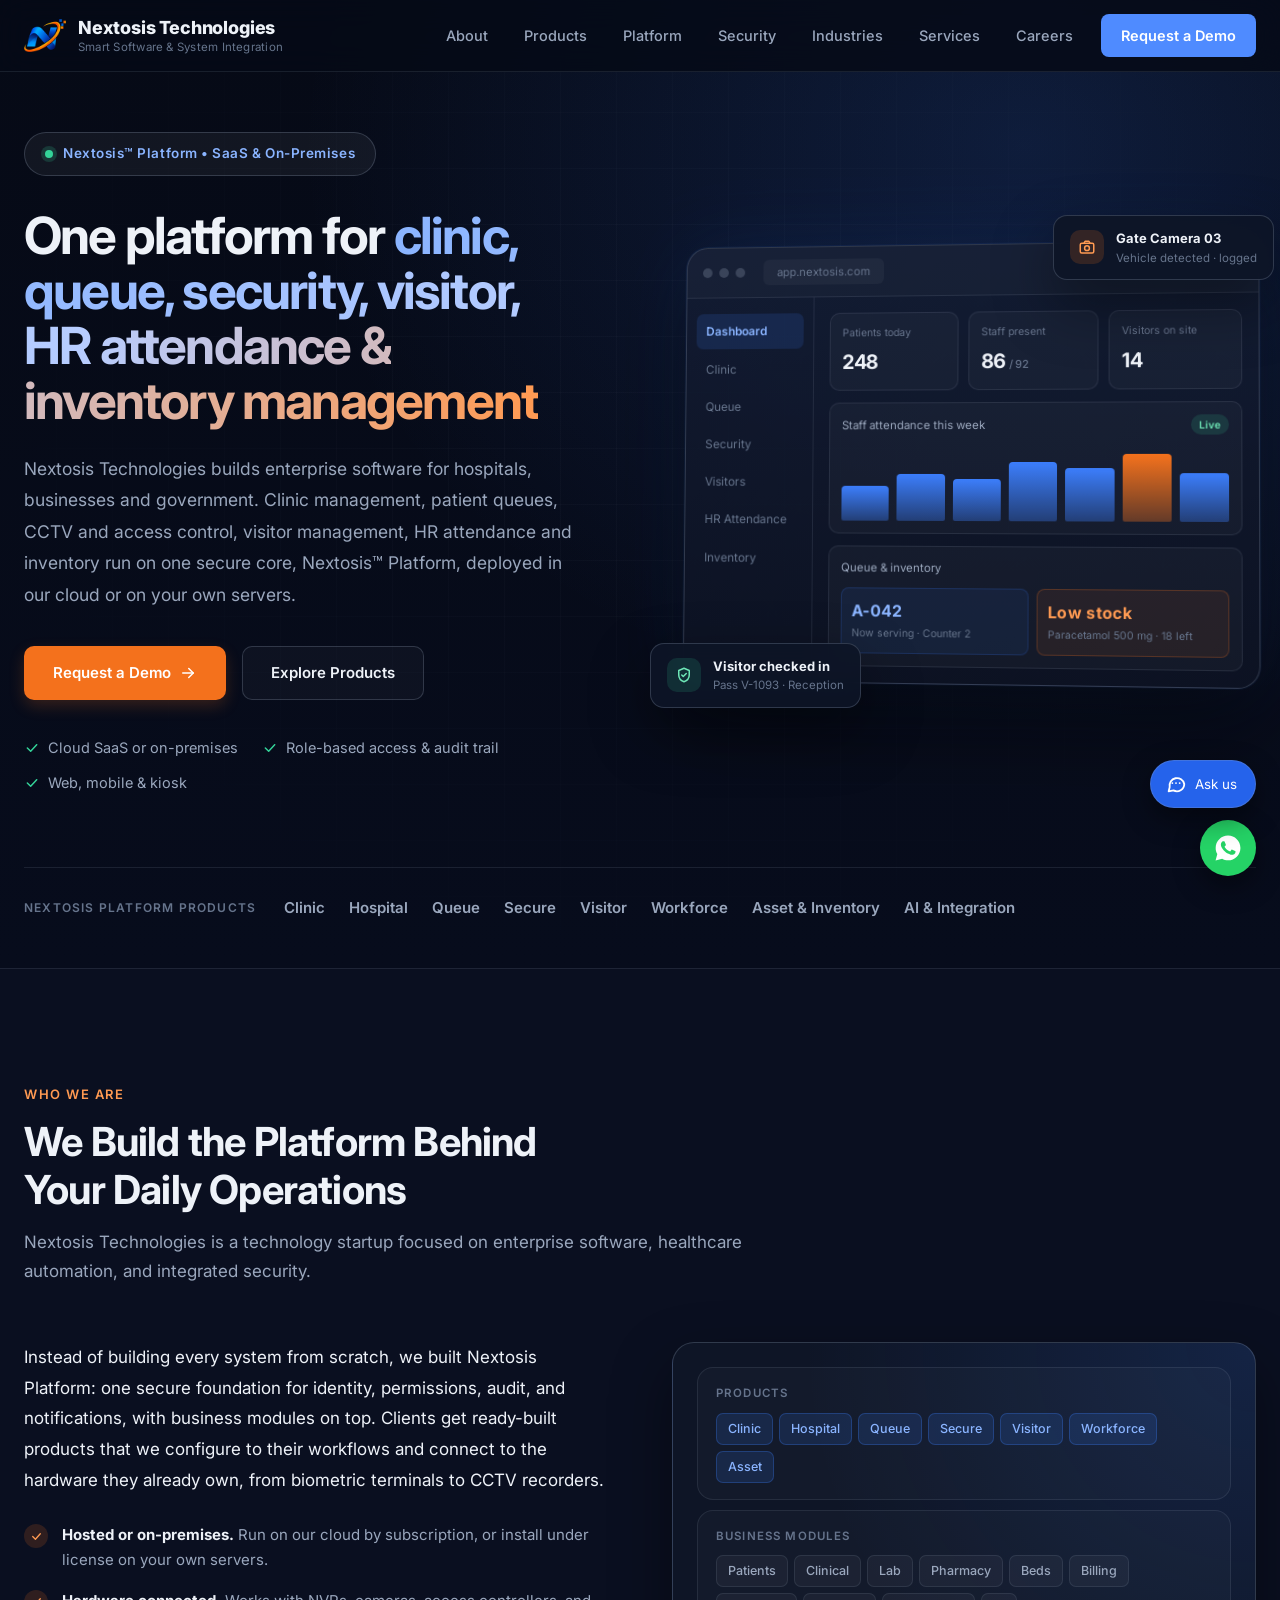
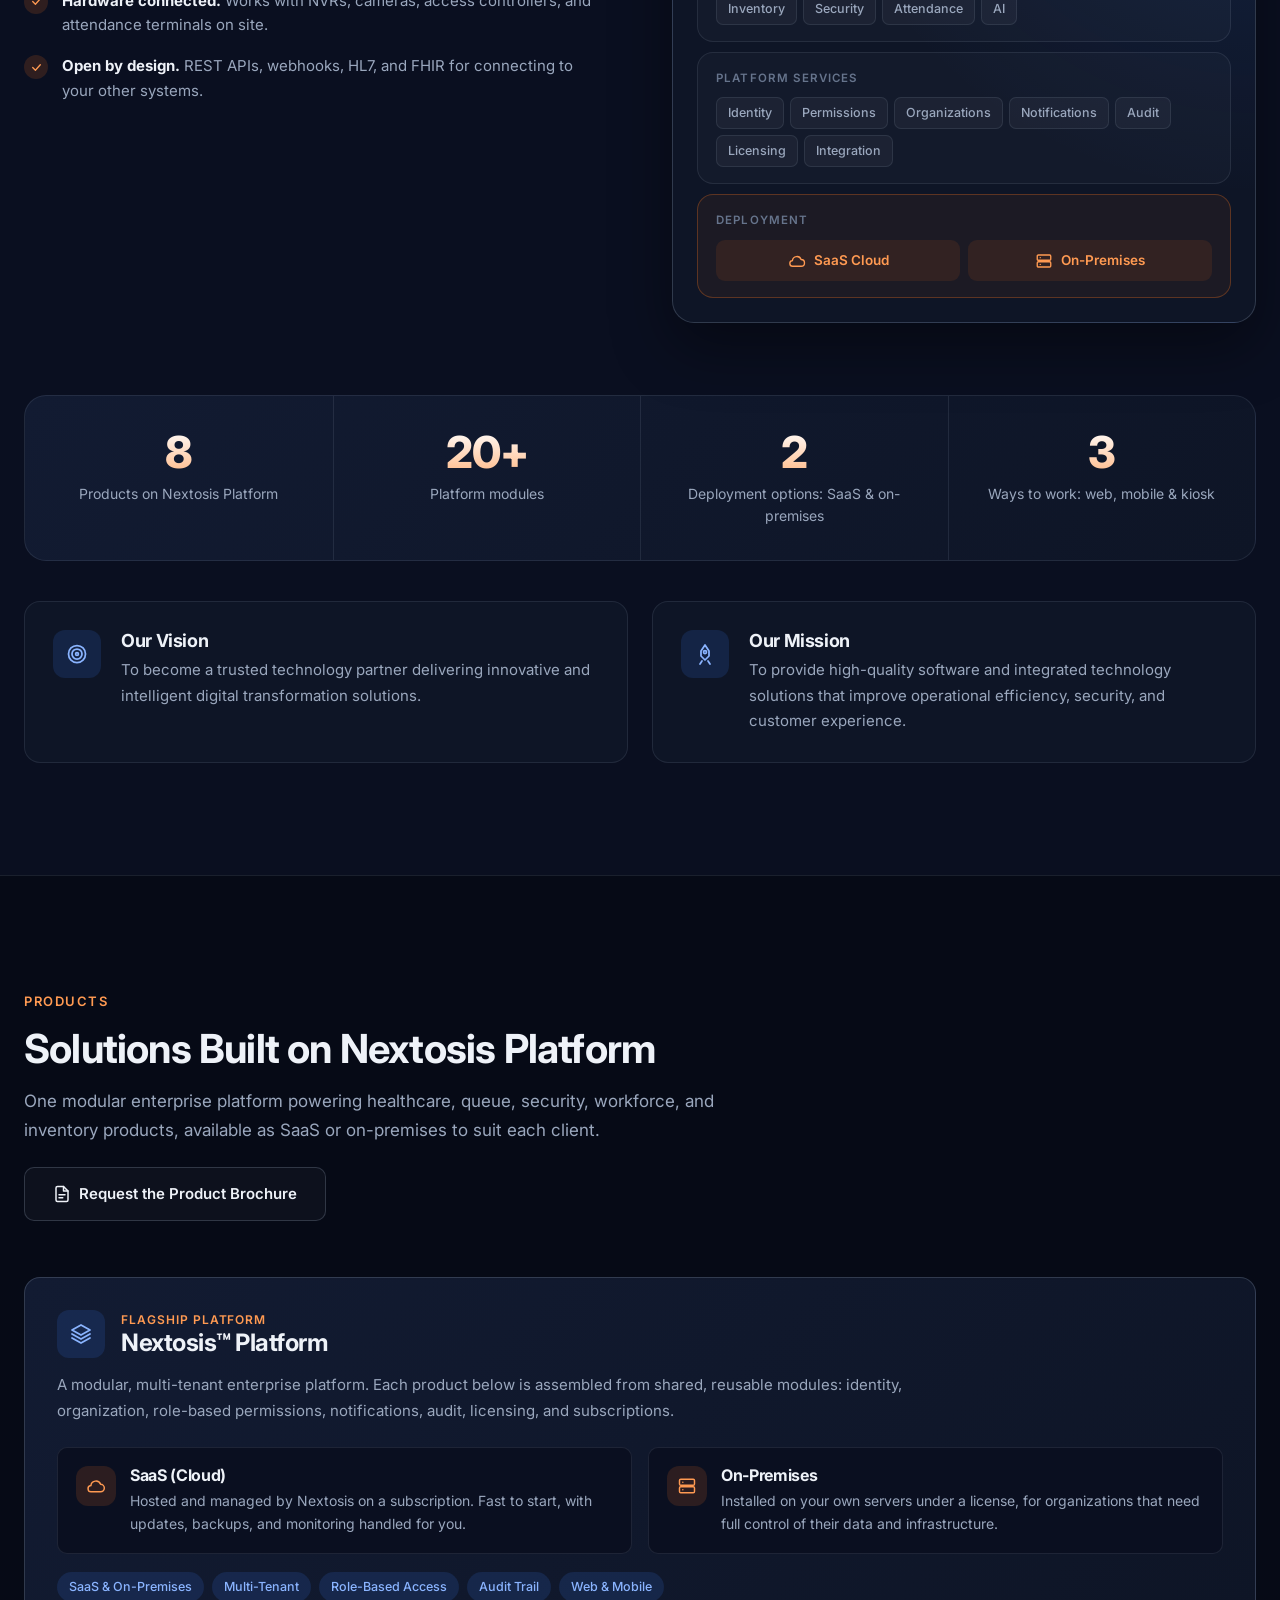
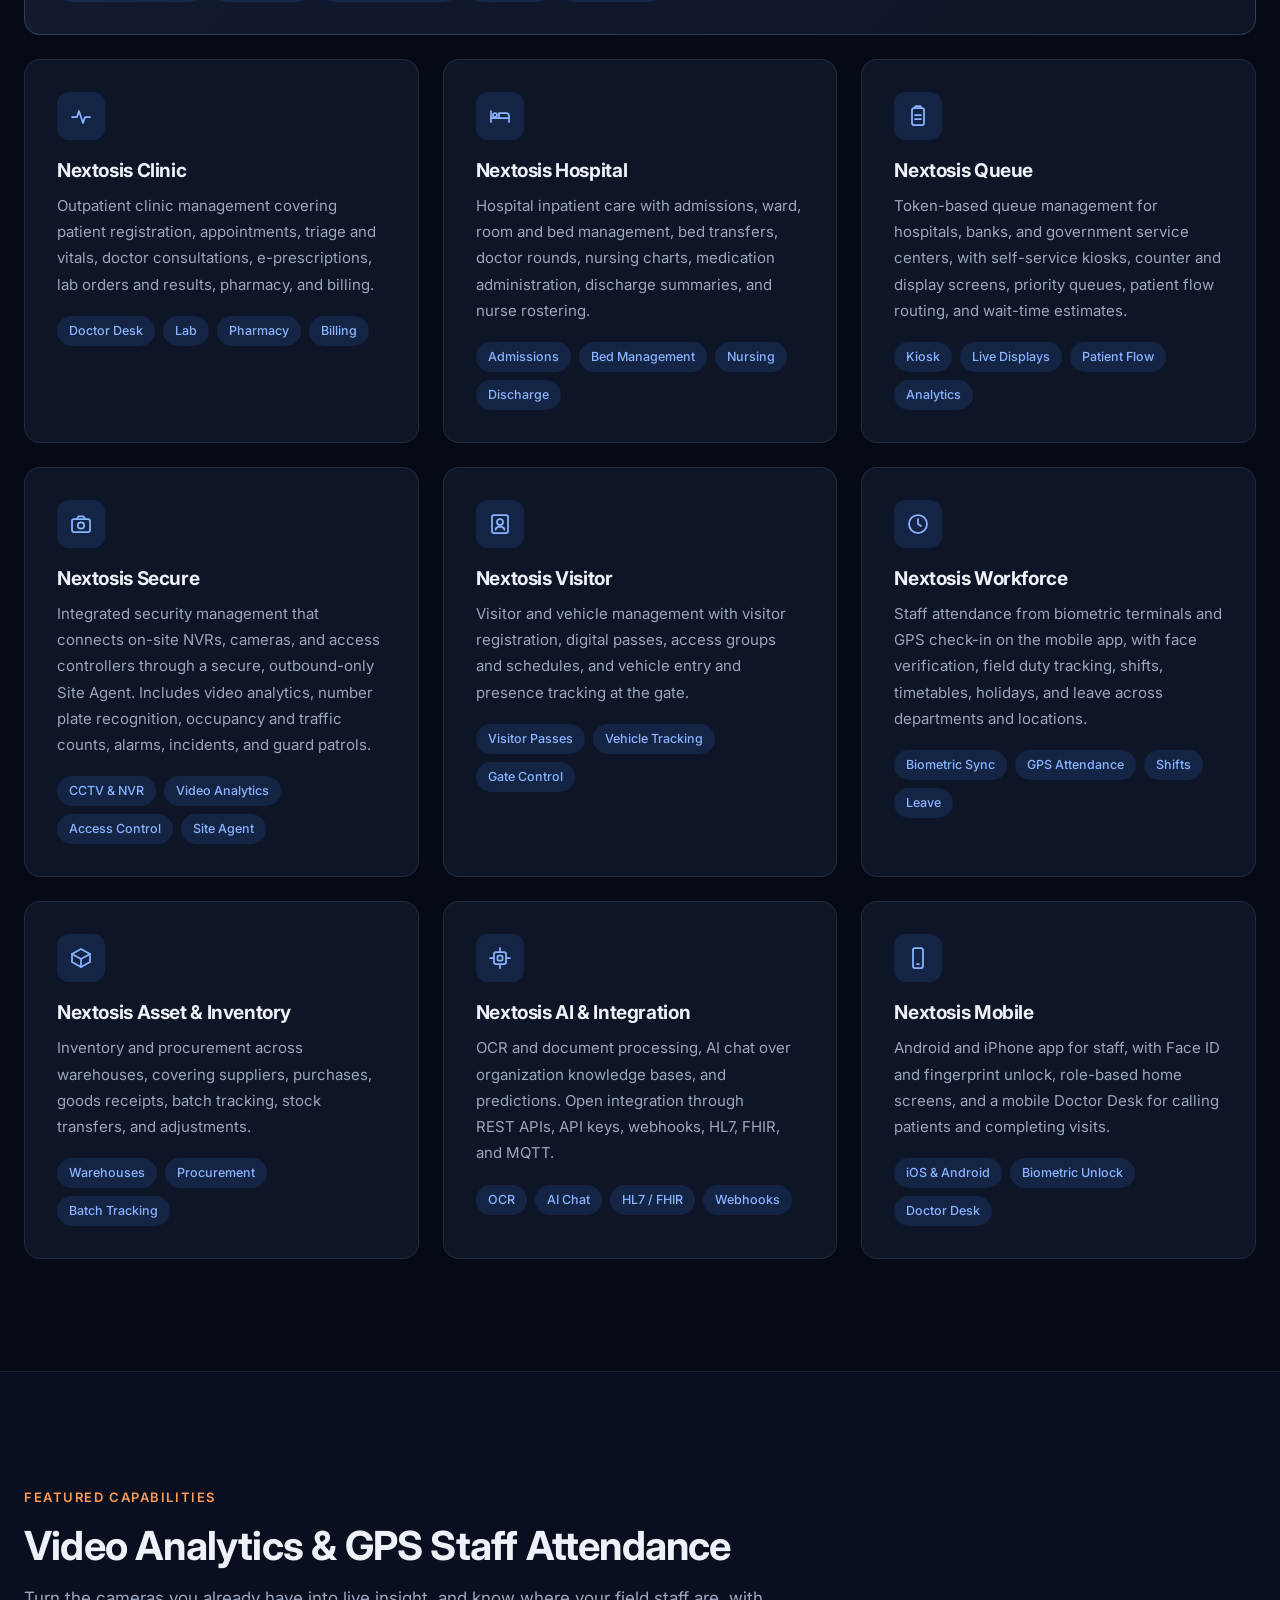
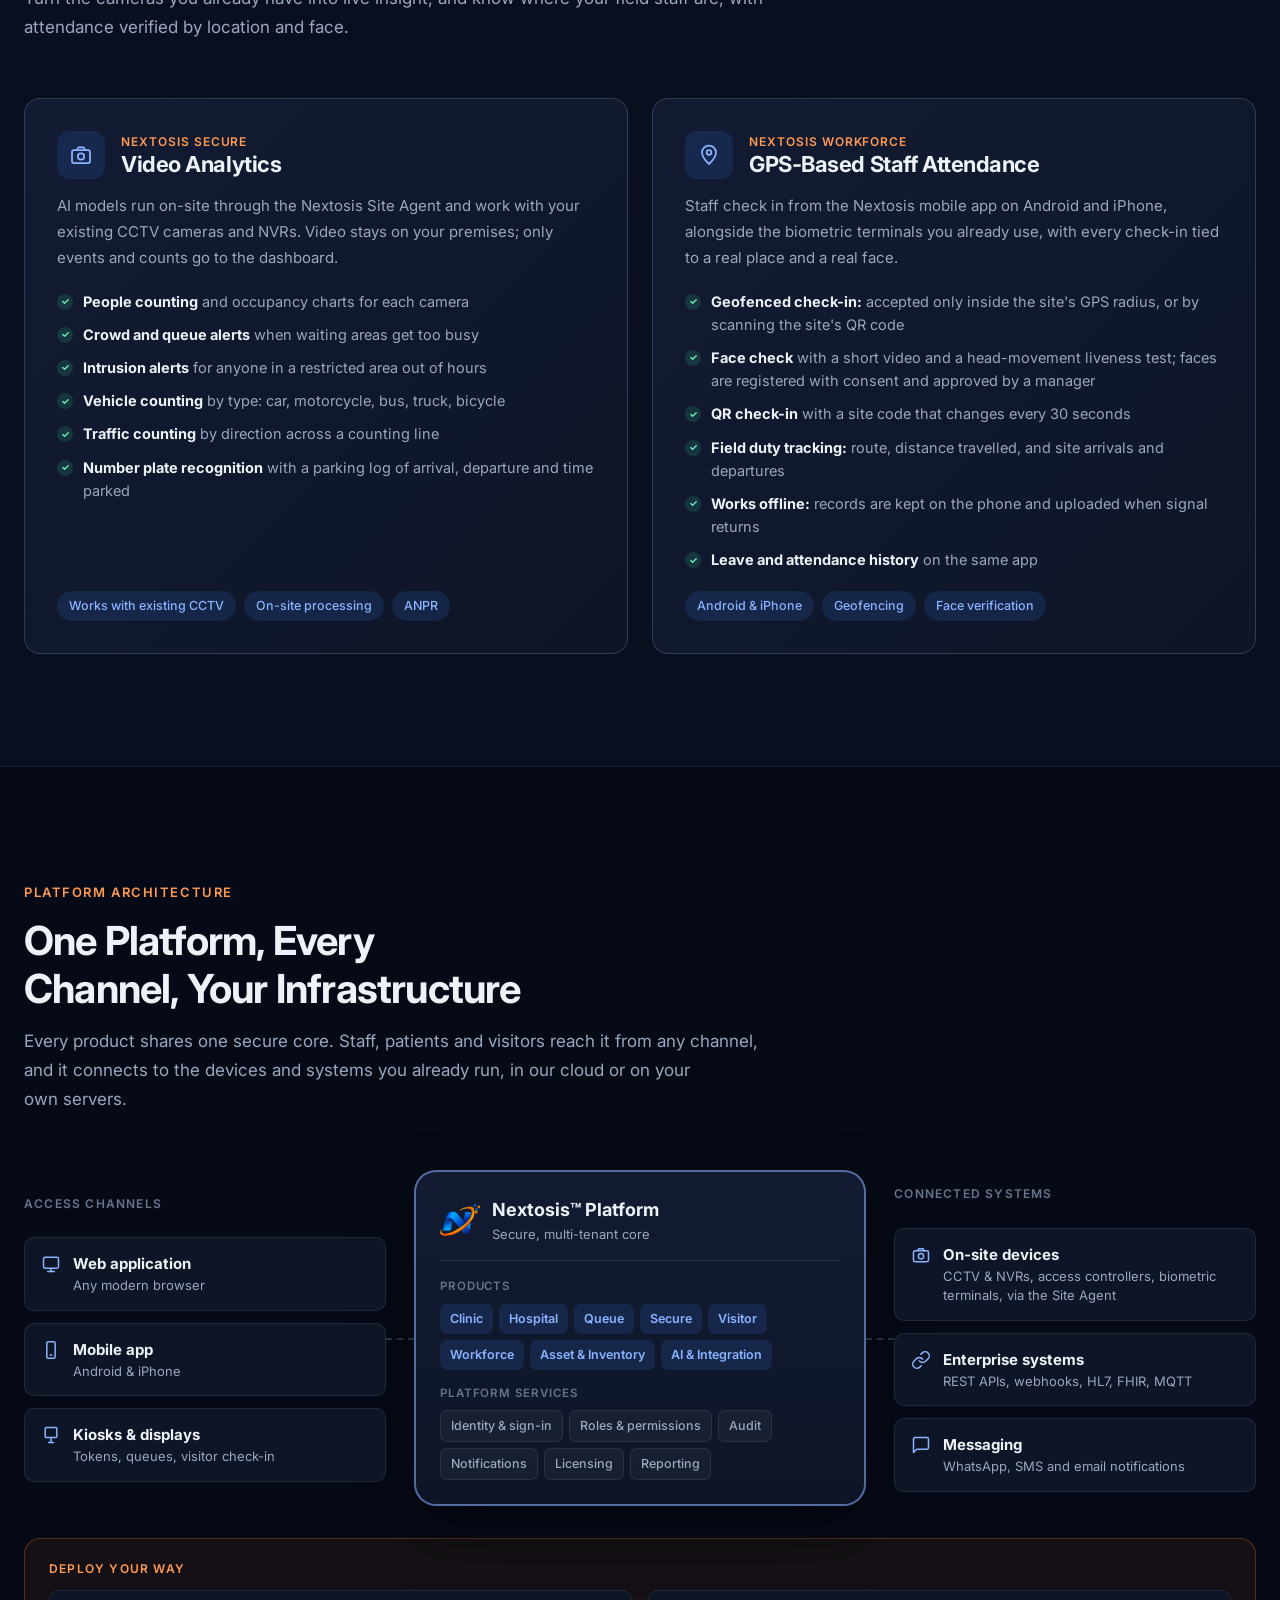
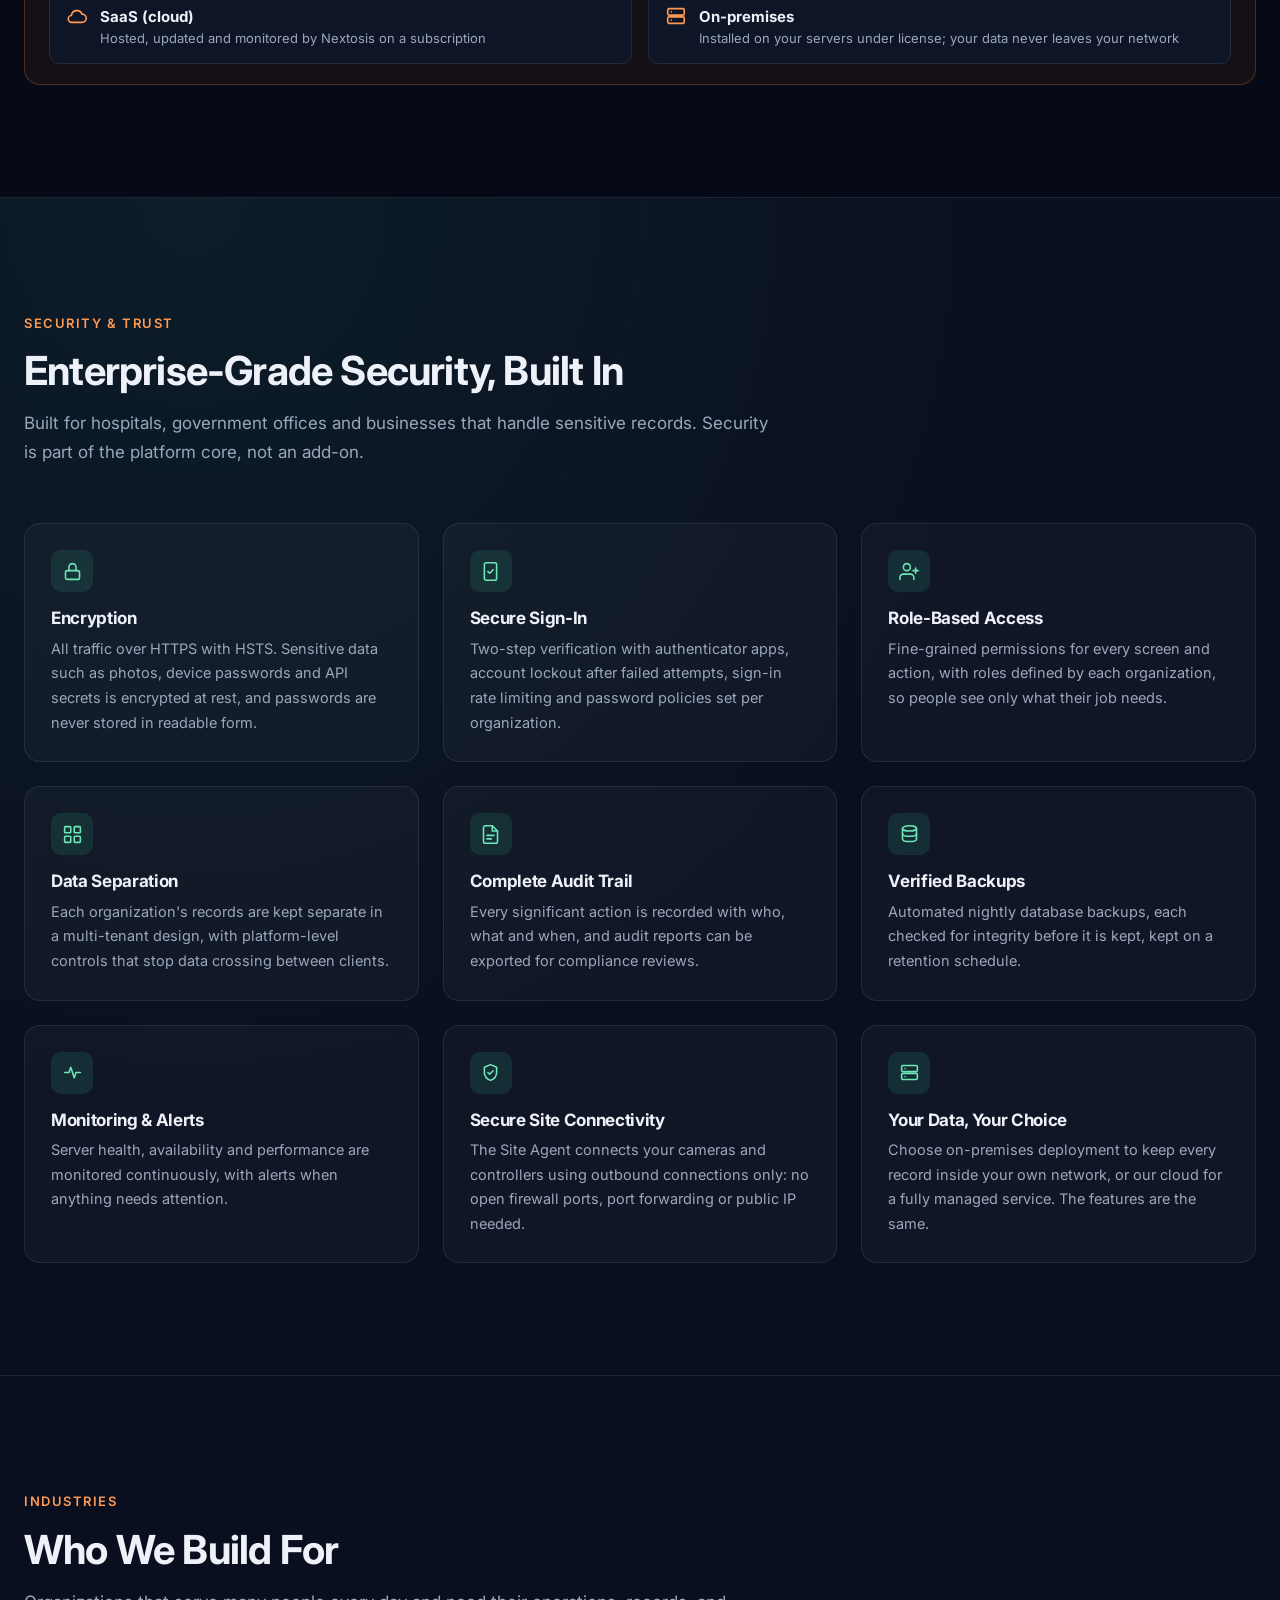
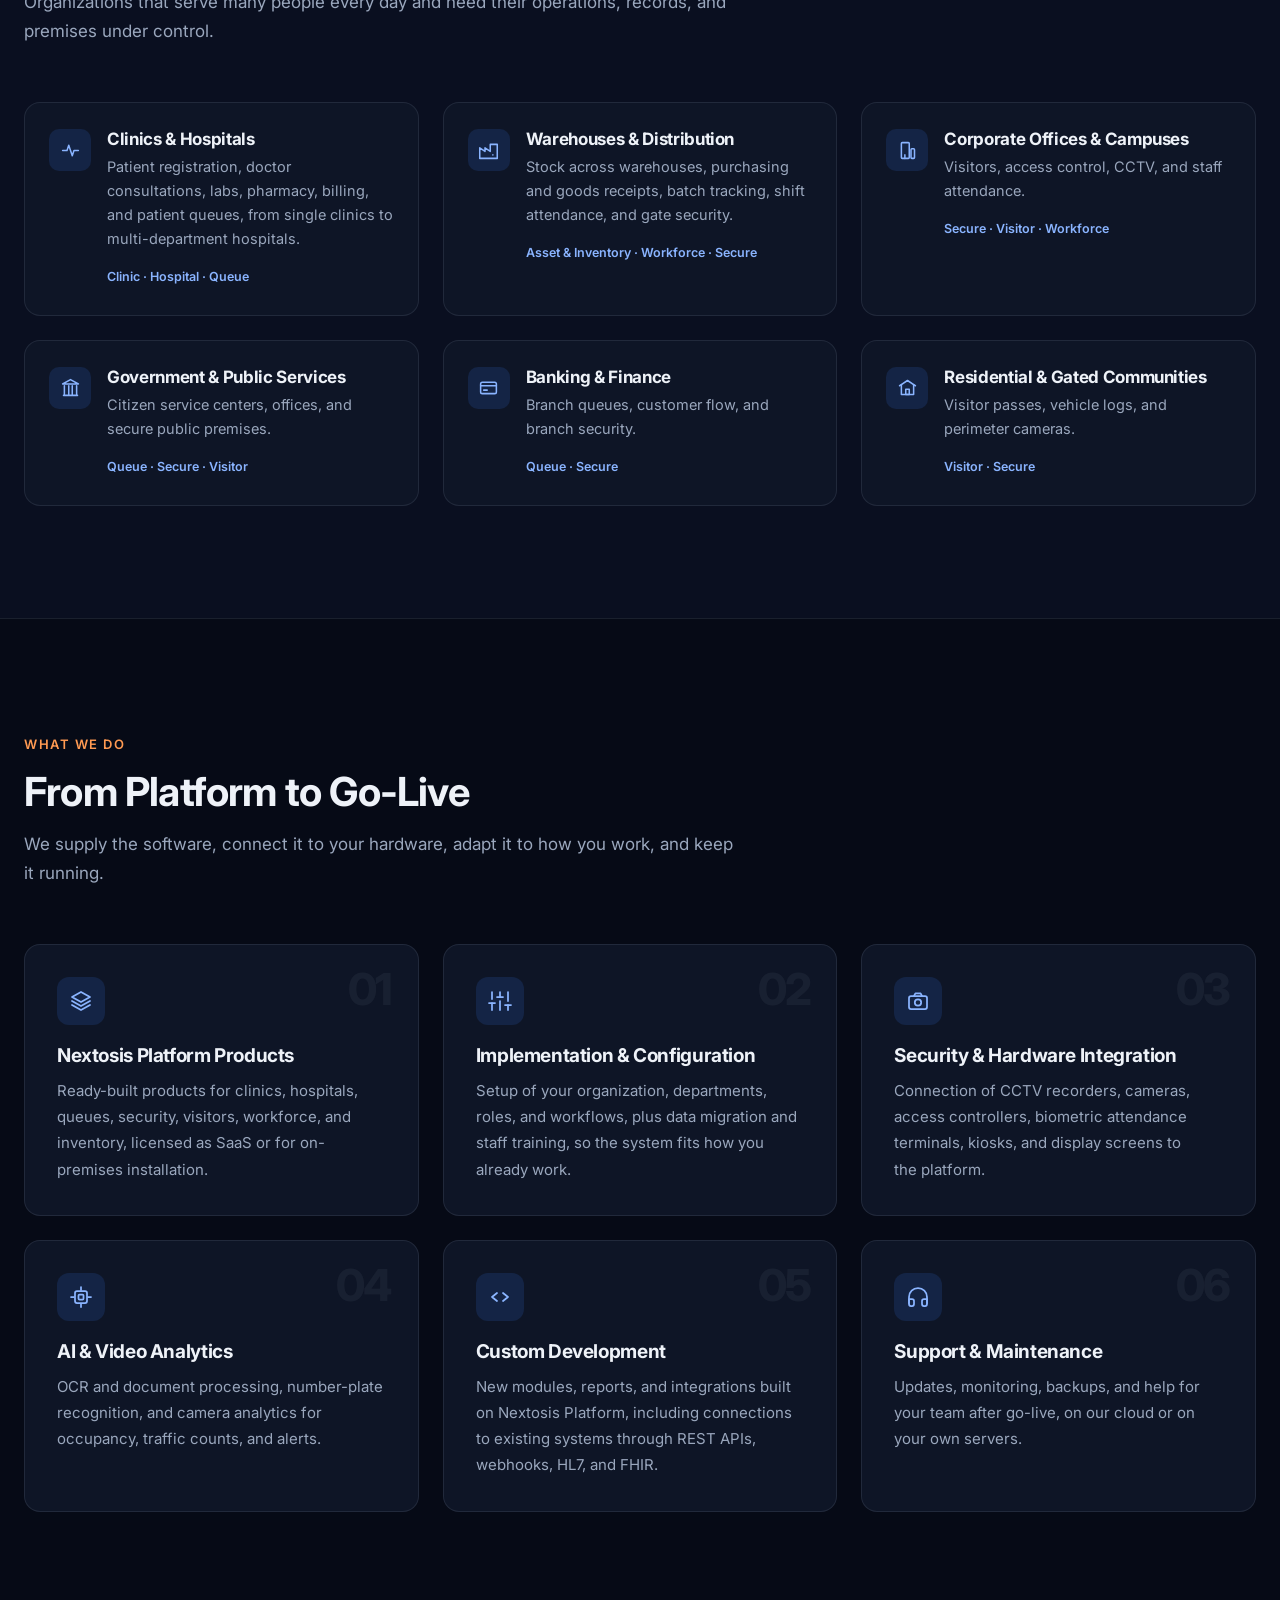
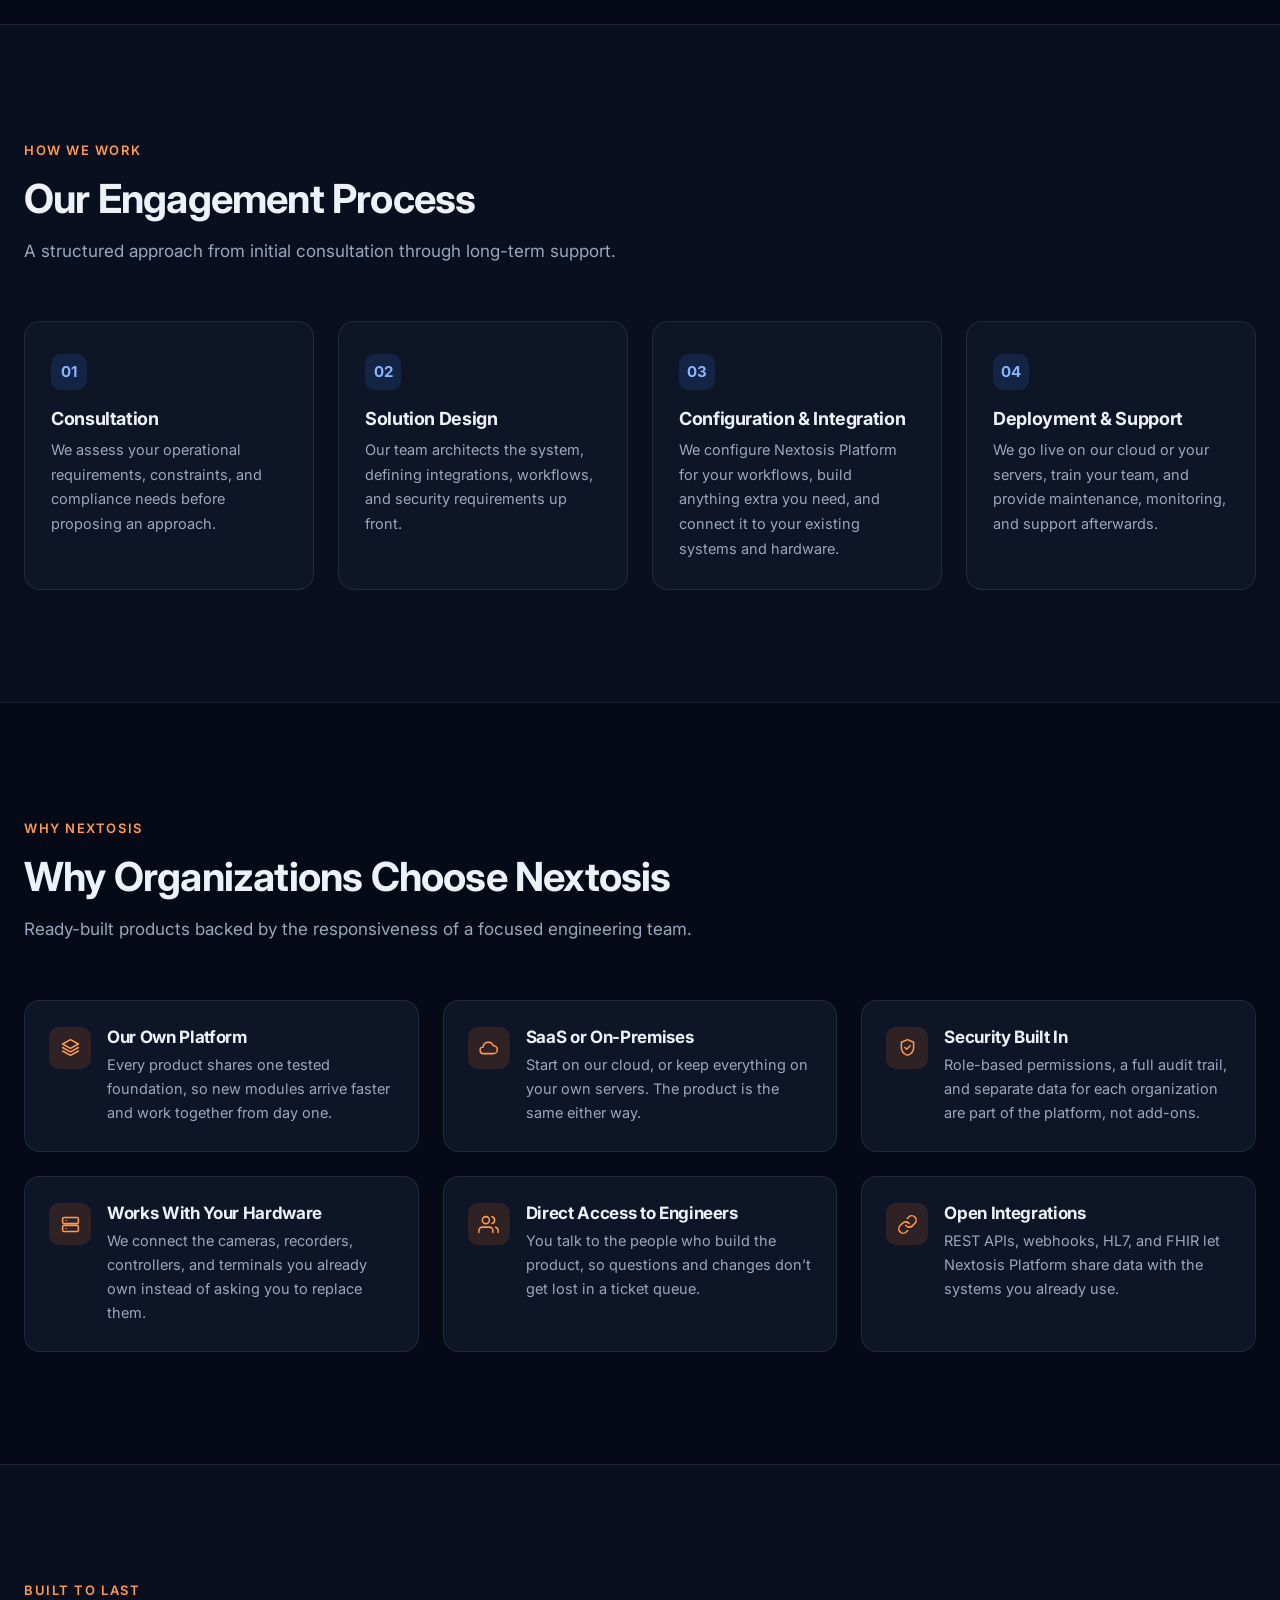
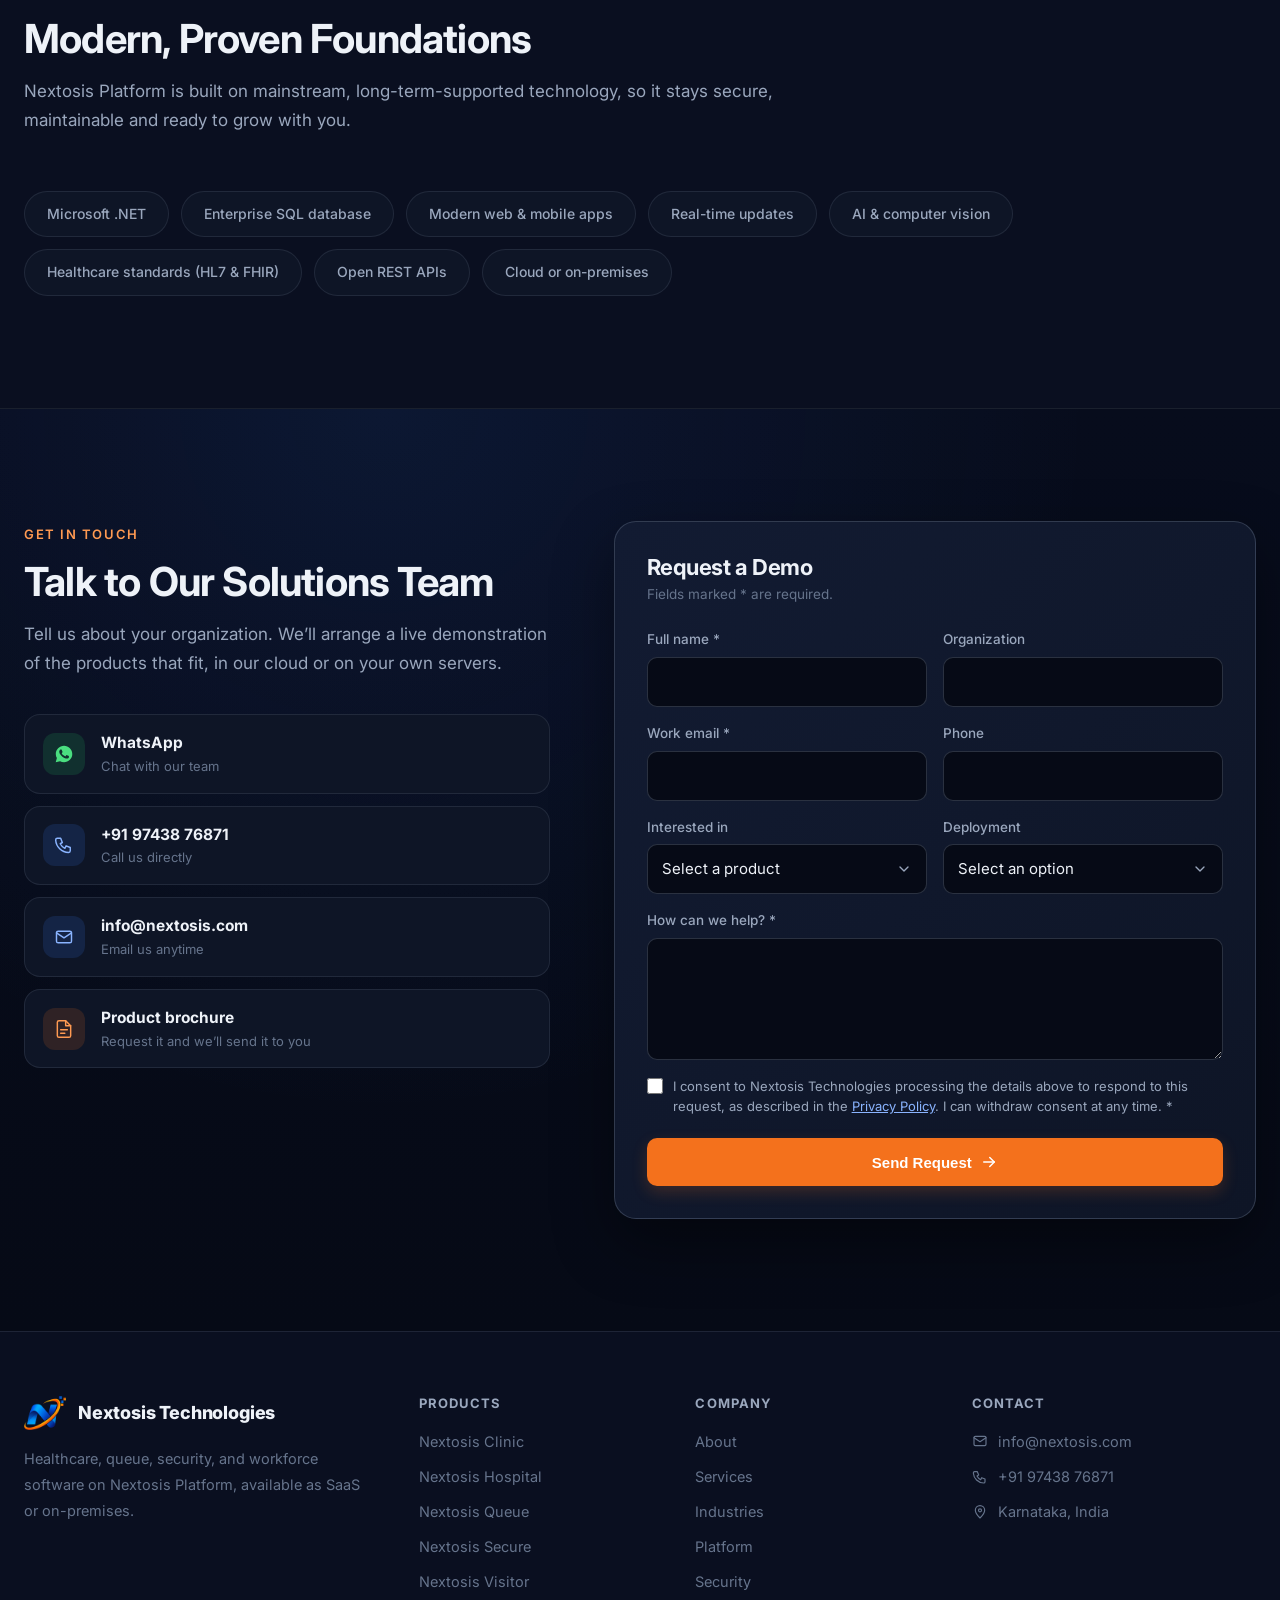
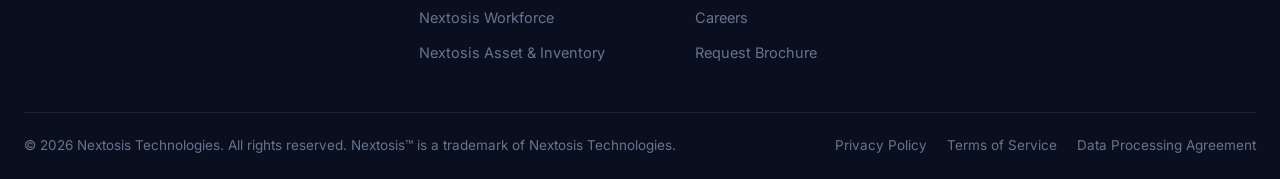
==== index.html @ 56e56997 "Add Data Processing Agreement template page Template DPA between Nextosis Technologies (Data Process" ====
<!doctype html>
<html lang="en">
  <head>
    <meta charset="UTF-8" />
    <meta name="viewport" content="width=device-width, initial-scale=1.0" />
    <title>Nextosis Technologies | Clinic, Queue, Security, Visitor, HR &amp; Inventory Software</title>
    <meta name="description" content="Nextosis Technologies builds Nextosis Platform: clinic, hospital, queue, security, visitor, workforce, and inventory software for hospitals, businesses, and government, available as SaaS or on-premises." />
    <link rel="canonical" href="https://nextosis.com/" />
    <meta name="theme-color" content="#060a16" />

    <meta property="og:type" content="website" />
    <meta property="og:site_name" content="Nextosis Technologies" />
    <meta property="og:title" content="Nextosis Technologies | Clinic, Queue, Security, Visitor, HR &amp; Inventory Software" />
    <meta property="og:description" content="Nextosis Technologies builds Nextosis Platform: clinic, hospital, queue, security, visitor, workforce, and inventory software for hospitals, businesses, and government, available as SaaS or on-premises." />
    <meta property="og:url" content="https://nextosis.com/" />
    <meta property="og:image" content="https://nextosis.com/og-image.png" />
    <meta property="og:image:width" content="1200" />
    <meta property="og:image:height" content="630" />
    <meta property="og:image:alt" content="Nextosis Technologies: one platform for clinic, queue, security, visitor, HR attendance and inventory management" />
    <meta name="twitter:card" content="summary_large_image" />
    <meta name="twitter:title" content="Nextosis Technologies | Clinic, Queue, Security, Visitor, HR &amp; Inventory Software" />
    <meta name="twitter:description" content="Nextosis Technologies builds Nextosis Platform: clinic, hospital, queue, security, visitor, workforce, and inventory software for hospitals, businesses, and government, available as SaaS or on-premises." />
    <meta name="twitter:image" content="https://nextosis.com/og-image.png" />

    <link rel="preconnect" href="https://fonts.googleapis.com" />
    <link rel="preconnect" href="https://fonts.gstatic.com" crossorigin />
    <link
      href="https://fonts.googleapis.com/css2?family=Inter:wght@400;500;600;700;800&display=swap"
      rel="stylesheet"
    />
    <link rel="stylesheet" href="styles.css?v=22" />
    <link rel="icon" type="image/x-icon" href="favicon.ico?v=2" />
    <link rel="apple-touch-icon" href="apple-touch-icon.png" />
    <script type="application/ld+json">
      {
        "@context": "https://schema.org",
        "@type": "Organization",
        "name": "Nextosis Technologies",
        "url": "https://nextosis.com/",
        "logo": "https://nextosis.com/apple-touch-icon.png",
        "description": "Nextosis Technologies builds Nextosis Platform, software for clinic, queue, security, visitor, HR attendance and inventory management, available as SaaS or on-premises.",
        "email": "info@nextosis.com",
        "telephone": "+91-97438-76871",
        "address": {
          "@type": "PostalAddress",
          "addressRegion": "Karnataka",
          "addressCountry": "IN"
        }
      }
    </script>
  </head>
  <body>
    <a href="#main" class="skip-link">Skip to main content</a>

    <nav class="navbar" aria-label="Main">
      <div class="navbar-inner">
        <a href="#top" class="brand" aria-label="Nextosis Technologies home">
          <img src="brand-mark.png" alt="" class="brand-mark" width="42" height="34" />
          <span class="brand-text">
            <span class="brand-name">Nextosis Technologies</span>
            <span class="brand-tagline">Smart Software &amp; System Integration</span>
          </span>
        </a>

        <button class="nav-toggle" id="navToggle" aria-expanded="false" aria-controls="navLinks" aria-label="Toggle navigation menu">
          <svg class="icon-menu" viewBox="0 0 24 24" fill="none" stroke="currentColor" stroke-width="1.9" stroke-linecap="round" aria-hidden="true"><line x1="4" y1="7" x2="20" y2="7"/><line x1="4" y1="12" x2="20" y2="12"/><line x1="4" y1="17" x2="20" y2="17"/></svg>
          <svg class="icon-close" viewBox="0 0 24 24" fill="none" stroke="currentColor" stroke-width="1.9" stroke-linecap="round" aria-hidden="true"><line x1="6" y1="6" x2="18" y2="18"/><line x1="18" y1="6" x2="6" y2="18"/></svg>
        </button>

        <ul class="nav-links" id="navLinks">
          <li><a href="#about">About</a></li>
          <li><a href="#projects">Products</a></li>
          <li><a href="#platform">Platform</a></li>
          <li><a href="#security">Security</a></li>
          <li><a href="#industries">Industries</a></li>
          <li><a href="#services">Services</a></li>
          <li><a href="careers.html">Careers</a></li>
          <li><a href="#contact" class="contact-btn">Request a Demo</a></li>
        </ul>
      </div>
    </nav>

    <main id="main">
    <header class="hero" id="top">
      <div class="hero-grid-bg" aria-hidden="true"></div>

      <div class="hero-inner">
        <div class="hero-content">
          <span class="badge"><span class="badge-dot"></span>Nextosis&trade; Platform &bull; SaaS &amp; On-Premises</span>

          <h1>
            One platform for
            <span class="text-gradient">clinic, queue, security, visitor, HR attendance &amp; inventory management</span>
          </h1>

          <p>
            Nextosis Technologies builds enterprise software for hospitals,
            businesses and government. Clinic management, patient queues, CCTV
            and access control, visitor management, HR attendance and inventory
            run on one secure core, Nextosis&trade; Platform, deployed in our
            cloud or on your own servers.
          </p>

          <div class="hero-buttons">
            <a href="#contact" class="btn btn-primary">
              Request a Demo
              <svg viewBox="0 0 24 24" fill="none" stroke="currentColor" stroke-width="2" stroke-linecap="round" stroke-linejoin="round"><line x1="5" y1="12" x2="19" y2="12"/><polyline points="13 6 19 12 13 18"/></svg>
            </a>
            <a href="#projects" class="btn btn-outline">Explore Products</a>
          </div>

          <ul class="hero-points">
            <li>
              <svg viewBox="0 0 24 24" fill="none" stroke="currentColor" stroke-width="2.2" stroke-linecap="round" stroke-linejoin="round"><polyline points="5 12 10 17 19 7"/></svg>
              Cloud SaaS or on-premises
            </li>
            <li>
              <svg viewBox="0 0 24 24" fill="none" stroke="currentColor" stroke-width="2.2" stroke-linecap="round" stroke-linejoin="round"><polyline points="5 12 10 17 19 7"/></svg>
              Role-based access &amp; audit trail
            </li>
            <li>
              <svg viewBox="0 0 24 24" fill="none" stroke="currentColor" stroke-width="2.2" stroke-linecap="round" stroke-linejoin="round"><polyline points="5 12 10 17 19 7"/></svg>
              Web, mobile &amp; kiosk
            </li>
          </ul>
        </div>

        <div class="hero-visual" aria-hidden="true">
          <div class="mock-window">
            <div class="mock-bar">
              <span></span><span></span><span></span>
              <div class="mock-url">app.nextosis.com</div>
            </div>

            <div class="mock-body">
              <aside class="mock-side">
                <div class="mock-side-item active">Dashboard</div>
                <div class="mock-side-item">Clinic</div>
                <div class="mock-side-item">Queue</div>
                <div class="mock-side-item">Security</div>
                <div class="mock-side-item">Visitors</div>
                <div class="mock-side-item">HR Attendance</div>
                <div class="mock-side-item">Inventory</div>
              </aside>

              <div class="mock-main">
                <div class="mock-kpis">
                  <div class="mock-kpi">
                    <span class="mock-kpi-label">Patients today</span>
                    <span class="mock-kpi-value">248</span>
                  </div>
                  <div class="mock-kpi">
                    <span class="mock-kpi-label">Staff present</span>
                    <span class="mock-kpi-value">86<small>/ 92</small></span>
                  </div>
                  <div class="mock-kpi">
                    <span class="mock-kpi-label">Visitors on site</span>
                    <span class="mock-kpi-value">14</span>
                  </div>
                </div>

                <div class="mock-panel">
                  <div class="mock-panel-head">
                    <span>Staff attendance this week</span>
                    <span class="mock-pill">Live</span>
                  </div>
                  <div class="mock-chart">
                    <span style="height: 46%"></span>
                    <span style="height: 62%"></span>
                    <span style="height: 55%"></span>
                    <span style="height: 78%"></span>
                    <span style="height: 70%"></span>
                    <span style="height: 88%"></span>
                    <span style="height: 64%"></span>
                  </div>
                </div>

                <div class="mock-panel">
                  <div class="mock-panel-head">
                    <span>Queue &amp; inventory</span>
                  </div>
                  <div class="mock-queue">
                    <div class="mock-token"><b>A-042</b><span>Now serving &middot; Counter 2</span></div>
                    <div class="mock-token mock-alert"><b>Low stock</b><span>Paracetamol 500 mg &middot; 18 left</span></div>
                  </div>
                </div>
              </div>
            </div>
          </div>

          <div class="float-card float-card-top">
            <span class="float-icon float-icon-orange">
              <svg viewBox="0 0 24 24" fill="none" stroke="currentColor" stroke-width="2" stroke-linecap="round" stroke-linejoin="round"><rect x="3" y="7" width="18" height="13" rx="2"/><path d="M8 7l1.4-2.6h5.2L16 7"/><circle cx="12" cy="13.5" r="3.2"/></svg>
            </span>
            <span>
              <b>Gate Camera 03</b>
              <small>Vehicle detected &middot; logged</small>
            </span>
          </div>

          <div class="float-card float-card-bottom">
            <span class="float-icon">
              <svg viewBox="0 0 24 24" fill="none" stroke="currentColor" stroke-width="2" stroke-linecap="round" stroke-linejoin="round"><path d="M12 3l7 3v6c0 4.5-3 7.5-7 9-4-1.5-7-4.5-7-9V6l7-3z"/><polyline points="9 12 11 14 15 10"/></svg>
            </span>
            <span>
              <b>Visitor checked in</b>
              <small>Pass V-1093 &middot; Reception</small>
            </span>
          </div>
        </div>
      </div>

      <div class="hero-products">
        <span class="hero-products-label">Nextosis Platform products</span>
        <ul>
          <li>Clinic</li>
          <li>Hospital</li>
          <li>Queue</li>
          <li>Secure</li>
          <li>Visitor</li>
          <li>Workforce</li>
          <li>Asset &amp; Inventory</li>
          <li>AI &amp; Integration</li>
        </ul>
      </div>
    </header>

    <section id="about" class="section section-alt">
      <div class="container">
        <div class="section-heading">
          <span class="eyebrow">Who We Are</span>
          <h2>We Build the Platform Behind Your Daily Operations</h2>
          <p>
            Nextosis Technologies is a technology startup focused on enterprise
            software, healthcare automation, and integrated security.
          </p>
        </div>

        <div class="about-grid">
          <div class="about-copy">
            <p>
              Instead of building every system from scratch, we built Nextosis
              Platform: one secure foundation for identity, permissions,
              audit, and notifications, with business modules on top. Clients
              get ready-built products that we configure to their workflows and
              connect to the hardware they already own, from biometric
              terminals to CCTV recorders.
            </p>

            <ul class="about-checks">
              <li>
                <span class="check-icon"><svg viewBox="0 0 24 24" fill="none" stroke="currentColor" stroke-width="2.4" stroke-linecap="round" stroke-linejoin="round"><polyline points="5 12 10 17 19 7"/></svg></span>
                <div><b>Hosted or on-premises.</b> Run on our cloud by subscription, or install under license on your own servers.</div>
              </li>
              <li>
                <span class="check-icon"><svg viewBox="0 0 24 24" fill="none" stroke="currentColor" stroke-width="2.4" stroke-linecap="round" stroke-linejoin="round"><polyline points="5 12 10 17 19 7"/></svg></span>
                <div><b>Hardware connected.</b> Works with NVRs, cameras, access controllers, and attendance terminals on site.</div>
              </li>
              <li>
                <span class="check-icon"><svg viewBox="0 0 24 24" fill="none" stroke="currentColor" stroke-width="2.4" stroke-linecap="round" stroke-linejoin="round"><polyline points="5 12 10 17 19 7"/></svg></span>
                <div><b>Open by design.</b> REST APIs, webhooks, HL7, and FHIR for connecting to your other systems.</div>
              </li>
            </ul>
          </div>

          <div class="stack-diagram" aria-label="Nextosis Platform architecture">
            <div class="stack-layer">
              <span class="stack-title">Products</span>
              <div class="stack-chips">
                <span>Clinic</span><span>Hospital</span><span>Queue</span><span>Secure</span><span>Visitor</span><span>Workforce</span><span>Asset</span>
              </div>
            </div>
            <div class="stack-layer">
              <span class="stack-title">Business modules</span>
              <div class="stack-chips">
                <span>Patients</span><span>Clinical</span><span>Lab</span><span>Pharmacy</span><span>Beds</span><span>Billing</span><span>Inventory</span><span>Security</span><span>Attendance</span><span>AI</span>
              </div>
            </div>
            <div class="stack-layer">
              <span class="stack-title">Platform services</span>
              <div class="stack-chips">
                <span>Identity</span><span>Permissions</span><span>Organizations</span><span>Notifications</span><span>Audit</span><span>Licensing</span><span>Integration</span>
              </div>
            </div>
            <div class="stack-layer stack-deploy">
              <span class="stack-title">Deployment</span>
              <div class="stack-deploy-options">
                <div>
                  <svg viewBox="0 0 24 24" fill="none" stroke="currentColor" stroke-width="1.8" stroke-linecap="round" stroke-linejoin="round"><path d="M17.5 19a4.5 4.5 0 0 0 0-9 6 6 0 0 0-11.6 1.5A3.75 3.75 0 0 0 6.5 19z"/></svg>
                  SaaS Cloud
                </div>
                <div>
                  <svg viewBox="0 0 24 24" fill="none" stroke="currentColor" stroke-width="1.8" stroke-linecap="round" stroke-linejoin="round"><rect x="3" y="4" width="18" height="7" rx="1.5"/><rect x="3" y="13" width="18" height="7" rx="1.5"/><line x1="7" y1="7.5" x2="7.01" y2="7.5"/><line x1="7" y1="16.5" x2="7.01" y2="16.5"/></svg>
                  On-Premises
                </div>
              </div>
            </div>
          </div>
        </div>

        <div class="stats-band">
          <div class="stat">
            <div class="stat-num">8</div>
            <div class="stat-label">Products on Nextosis Platform</div>
          </div>
          <div class="stat">
            <div class="stat-num">20+</div>
            <div class="stat-label">Platform modules</div>
          </div>
          <div class="stat">
            <div class="stat-num">2</div>
            <div class="stat-label">Deployment options: SaaS &amp; on-premises</div>
          </div>
          <div class="stat">
            <div class="stat-num">3</div>
            <div class="stat-label">Ways to work: web, mobile &amp; kiosk</div>
          </div>
        </div>

        <div class="grid-2">
          <div class="vm-item">
            <div class="card-icon">
              <svg viewBox="0 0 24 24" fill="none" stroke="currentColor" stroke-width="1.75" stroke-linecap="round" stroke-linejoin="round">
                <circle cx="12" cy="12" r="8.5"/><circle cx="12" cy="12" r="5"/><circle cx="12" cy="12" r="1.4"/>
              </svg>
            </div>
            <div>
              <h3>Our Vision</h3>
              <p>
                To become a trusted technology partner delivering innovative and
                intelligent digital transformation solutions.
              </p>
            </div>
          </div>

          <div class="vm-item">
            <div class="card-icon">
              <svg viewBox="0 0 24 24" fill="none" stroke="currentColor" stroke-width="1.75" stroke-linecap="round" stroke-linejoin="round">
                <path d="M12 3l4 6v5l-4 4-4-4V9l4-6z"/><circle cx="12" cy="10" r="1.5"/><line x1="9" y1="19" x2="7" y2="22"/><line x1="15" y1="19" x2="17" y2="22"/>
              </svg>
            </div>
            <div>
              <h3>Our Mission</h3>
              <p>
                To provide high-quality software and integrated technology
                solutions that improve operational efficiency, security, and
                customer experience.
              </p>
            </div>
          </div>
        </div>
      </div>
    </section>

    <section id="projects" class="section">
      <div class="container">
        <div class="section-heading">
          <span class="eyebrow">Products</span>
          <h2>Solutions Built on Nextosis Platform</h2>
          <p>One modular enterprise platform powering healthcare, queue, security, workforce, and inventory products, available as SaaS or on-premises to suit each client.</p>
          <a href="#contact" class="btn btn-outline heading-action" data-request-brochure>
            <svg viewBox="0 0 24 24" fill="none" stroke="currentColor" stroke-width="2" stroke-linecap="round" stroke-linejoin="round" aria-hidden="true"><path d="M14 2H6a2 2 0 0 0-2 2v16a2 2 0 0 0 2 2h12a2 2 0 0 0 2-2V8z"/><polyline points="14 2 14 8 20 8"/><line x1="8" y1="13" x2="16" y2="13"/><line x1="8" y1="17" x2="13" y2="17"/></svg>
            Request the Product Brochure
          </a>
        </div>

        <div class="card project-featured">
          <div class="project-featured-head">
            <div class="card-icon">
              <svg viewBox="0 0 24 24" fill="none" stroke="currentColor" stroke-width="1.75" stroke-linecap="round" stroke-linejoin="round"><polygon points="12 3 21 8 12 13 3 8"/><polyline points="3 12 12 17 21 12"/><polyline points="3 16 12 21 21 16"/></svg>
            </div>
            <div>
              <span class="project-label">Flagship Platform</span>
              <h3>Nextosis&trade; Platform</h3>
            </div>
          </div>
          <p>A modular, multi-tenant enterprise platform. Each product below is assembled from shared, reusable modules: identity, organization, role-based permissions, notifications, audit, licensing, and subscriptions.</p>

          <div class="deploy-options">
            <div class="deploy-option">
              <div class="card-icon">
                <svg viewBox="0 0 24 24" fill="none" stroke="currentColor" stroke-width="1.75" stroke-linecap="round" stroke-linejoin="round"><path d="M17.5 19a4.5 4.5 0 0 0 0-9 6 6 0 0 0-11.6 1.5A3.75 3.75 0 0 0 6.5 19z"/></svg>
              </div>
              <div>
                <h4>SaaS (Cloud)</h4>
                <p>Hosted and managed by Nextosis on a subscription. Fast to start, with updates, backups, and monitoring handled for you.</p>
              </div>
            </div>
            <div class="deploy-option">
              <div class="card-icon">
                <svg viewBox="0 0 24 24" fill="none" stroke="currentColor" stroke-width="1.75" stroke-linecap="round" stroke-linejoin="round"><rect x="3" y="4" width="18" height="7" rx="1.5"/><rect x="3" y="13" width="18" height="7" rx="1.5"/><line x1="7" y1="7.5" x2="7.01" y2="7.5"/><line x1="7" y1="16.5" x2="7.01" y2="16.5"/></svg>
              </div>
              <div>
                <h4>On-Premises</h4>
                <p>Installed on your own servers under a license, for organizations that need full control of their data and infrastructure.</p>
              </div>
            </div>
          </div>

          <ul class="tags">
            <li>SaaS &amp; On-Premises</li>
            <li>Multi-Tenant</li>
            <li>Role-Based Access</li>
            <li>Audit Trail</li>
            <li>Web &amp; Mobile</li>
          </ul>
        </div>

        <div class="grid-3">
          <div class="card product-card" id="nextosis-clinic">
            <div class="card-icon">
              <svg viewBox="0 0 24 24" fill="none" stroke="currentColor" stroke-width="1.75" stroke-linecap="round" stroke-linejoin="round"><polyline points="3 13 8 13 10 7 14 19 16 13 21 13"/></svg>
            </div>
            <h3>Nextosis Clinic</h3>
            <p>Outpatient clinic management covering patient registration, appointments, triage and vitals, doctor consultations, e-prescriptions, lab orders and results, pharmacy, and billing.</p>
            <ul class="tags">
              <li>Doctor Desk</li>
              <li>Lab</li>
              <li>Pharmacy</li>
              <li>Billing</li>
            </ul>
          </div>

          <div class="card product-card" id="nextosis-hospital">
            <div class="card-icon">
              <svg viewBox="0 0 24 24" fill="none" stroke="currentColor" stroke-width="1.75" stroke-linecap="round" stroke-linejoin="round"><path d="M3 18V7"/><path d="M3 14h18v4"/><path d="M21 14v-2a3 3 0 0 0-3-3h-7v5"/><circle cx="7" cy="11" r="2"/></svg>
            </div>
            <h3>Nextosis Hospital</h3>
            <p>Hospital inpatient care with admissions, ward, room and bed management, bed transfers, doctor rounds, nursing charts, medication administration, discharge summaries, and nurse rostering.</p>
            <ul class="tags">
              <li>Admissions</li>
              <li>Bed Management</li>
              <li>Nursing</li>
              <li>Discharge</li>
            </ul>
          </div>

          <div class="card product-card" id="nextosis-queue">
            <div class="card-icon">
              <svg viewBox="0 0 24 24" fill="none" stroke="currentColor" stroke-width="1.75" stroke-linecap="round" stroke-linejoin="round"><rect x="6" y="4" width="12" height="17" rx="2"/><path d="M9 4V3a1 1 0 0 1 1-1h4a1 1 0 0 1 1 1v1"/><line x1="9" y1="11" x2="15" y2="11"/><line x1="9" y1="15" x2="15" y2="15"/></svg>
            </div>
            <h3>Nextosis Queue</h3>
            <p>Token-based queue management for hospitals, banks, and government service centers, with self-service kiosks, counter and display screens, priority queues, patient flow routing, and wait-time estimates.</p>
            <ul class="tags">
              <li>Kiosk</li>
              <li>Live Displays</li>
              <li>Patient Flow</li>
              <li>Analytics</li>
            </ul>
          </div>

          <div class="card product-card" id="nextosis-secure">
            <div class="card-icon">
              <svg viewBox="0 0 24 24" fill="none" stroke="currentColor" stroke-width="1.75" stroke-linecap="round" stroke-linejoin="round"><rect x="3" y="7" width="18" height="13" rx="2"/><path d="M8 7l1.4-2.6h5.2L16 7"/><circle cx="12" cy="13.5" r="3.2"/></svg>
            </div>
            <h3>Nextosis Secure</h3>
            <p>Integrated security management that connects on-site NVRs, cameras, and access controllers through a secure, outbound-only Site Agent. Includes video analytics, number plate recognition, occupancy and traffic counts, alarms, incidents, and guard patrols.</p>
            <ul class="tags">
              <li>CCTV &amp; NVR</li>
              <li>Video Analytics</li>
              <li>Access Control</li>
              <li>Site Agent</li>
            </ul>
          </div>

          <div class="card product-card" id="nextosis-visitor">
            <div class="card-icon">
              <svg viewBox="0 0 24 24" fill="none" stroke="currentColor" stroke-width="1.75" stroke-linecap="round" stroke-linejoin="round"><rect x="4" y="3" width="16" height="18" rx="2"/><circle cx="12" cy="10" r="3"/><path d="M7.5 17.5a5 5 0 0 1 9 0"/></svg>
            </div>
            <h3>Nextosis Visitor</h3>
            <p>Visitor and vehicle management with visitor registration, digital passes, access groups and schedules, and vehicle entry and presence tracking at the gate.</p>
            <ul class="tags">
              <li>Visitor Passes</li>
              <li>Vehicle Tracking</li>
              <li>Gate Control</li>
            </ul>
          </div>

          <div class="card product-card" id="nextosis-workforce">
            <div class="card-icon">
              <svg viewBox="0 0 24 24" fill="none" stroke="currentColor" stroke-width="1.75" stroke-linecap="round" stroke-linejoin="round"><circle cx="12" cy="12" r="9"/><polyline points="12 7 12 12 15 14"/></svg>
            </div>
            <h3>Nextosis Workforce</h3>
            <p>Staff attendance from biometric terminals and GPS check-in on the mobile app, with face verification, field duty tracking, shifts, timetables, holidays, and leave across departments and locations.</p>
            <ul class="tags">
              <li>Biometric Sync</li>
              <li>GPS Attendance</li>
              <li>Shifts</li>
              <li>Leave</li>
            </ul>
          </div>

          <div class="card product-card" id="nextosis-asset-inventory">
            <div class="card-icon">
              <svg viewBox="0 0 24 24" fill="none" stroke="currentColor" stroke-width="1.75" stroke-linecap="round" stroke-linejoin="round"><path d="M21 8l-9-5-9 5 9 5 9-5z"/><polyline points="3 8 3 16 12 21 21 16 21 8"/><line x1="12" y1="13" x2="12" y2="21"/></svg>
            </div>
            <h3>Nextosis Asset &amp; Inventory</h3>
            <p>Inventory and procurement across warehouses, covering suppliers, purchases, goods receipts, batch tracking, stock transfers, and adjustments.</p>
            <ul class="tags">
              <li>Warehouses</li>
              <li>Procurement</li>
              <li>Batch Tracking</li>
            </ul>
          </div>

          <div class="card product-card" id="nextosis-ai-integration">
            <div class="card-icon">
              <svg viewBox="0 0 24 24" fill="none" stroke="currentColor" stroke-width="1.75" stroke-linecap="round" stroke-linejoin="round"><rect x="6" y="6" width="12" height="12" rx="2"/><rect x="9.5" y="9.5" width="5" height="5" rx="1"/><line x1="12" y1="2" x2="12" y2="5"/><line x1="12" y1="19" x2="12" y2="22"/><line x1="2" y1="12" x2="5" y2="12"/><line x1="19" y1="12" x2="22" y2="12"/></svg>
            </div>
            <h3>Nextosis AI &amp; Integration</h3>
            <p>OCR and document processing, AI chat over organization knowledge bases, and predictions. Open integration through REST APIs, API keys, webhooks, HL7, FHIR, and MQTT.</p>
            <ul class="tags">
              <li>OCR</li>
              <li>AI Chat</li>
              <li>HL7 / FHIR</li>
              <li>Webhooks</li>
            </ul>
          </div>

          <div class="card product-card" id="nextosis-mobile">
            <div class="card-icon">
              <svg viewBox="0 0 24 24" fill="none" stroke="currentColor" stroke-width="1.75" stroke-linecap="round" stroke-linejoin="round"><rect x="7" y="2" width="10" height="20" rx="2"/><line x1="11" y1="18" x2="13" y2="18"/></svg>
            </div>
            <h3>Nextosis Mobile</h3>
            <p>Android and iPhone app for staff, with Face ID and fingerprint unlock, role-based home screens, and a mobile Doctor Desk for calling patients and completing visits.</p>
            <ul class="tags">
              <li>iOS &amp; Android</li>
              <li>Biometric Unlock</li>
              <li>Doctor Desk</li>
            </ul>
          </div>
        </div>
      </div>
    </section>

    <section id="highlights" class="section section-alt">
      <div class="container">
        <div class="section-heading">
          <span class="eyebrow">Featured Capabilities</span>
          <h2>Video Analytics &amp; GPS Staff Attendance</h2>
          <p>Turn the cameras you already have into live insight, and know where your field staff are, with attendance verified by location and face.</p>
        </div>

        <div class="grid-2">
          <div class="card spotlight-card">
            <div class="spotlight-head">
              <div class="card-icon">
                <svg viewBox="0 0 24 24" fill="none" stroke="currentColor" stroke-width="1.75" stroke-linecap="round" stroke-linejoin="round" aria-hidden="true"><rect x="3" y="7" width="18" height="13" rx="2"/><path d="M8 7l1.4-2.6h5.2L16 7"/><circle cx="12" cy="13.5" r="3.2"/></svg>
              </div>
              <div>
                <span class="project-label">Nextosis Secure</span>
                <h3>Video Analytics</h3>
              </div>
            </div>
            <p>AI models run on-site through the Nextosis Site Agent and work with your existing CCTV cameras and NVRs. Video stays on your premises; only events and counts go to the dashboard.</p>
            <ul class="feature-list">
              <li><b>People counting</b> and occupancy charts for each camera</li>
              <li><b>Crowd and queue alerts</b> when waiting areas get too busy</li>
              <li><b>Intrusion alerts</b> for anyone in a restricted area out of hours</li>
              <li><b>Vehicle counting</b> by type: car, motorcycle, bus, truck, bicycle</li>
              <li><b>Traffic counting</b> by direction across a counting line</li>
              <li><b>Number plate recognition</b> with a parking log of arrival, departure and time parked</li>
            </ul>
            <ul class="tags">
              <li>Works with existing CCTV</li>
              <li>On-site processing</li>
              <li>ANPR</li>
            </ul>
          </div>

          <div class="card spotlight-card">
            <div class="spotlight-head">
              <div class="card-icon">
                <svg viewBox="0 0 24 24" fill="none" stroke="currentColor" stroke-width="1.75" stroke-linecap="round" stroke-linejoin="round" aria-hidden="true"><path d="M12 21s7-6.5 7-11.5A7 7 0 0 0 5 9.5C5 14.5 12 21 12 21z"/><circle cx="12" cy="9.5" r="2.3"/></svg>
              </div>
              <div>
                <span class="project-label">Nextosis Workforce</span>
                <h3>GPS-Based Staff Attendance</h3>
              </div>
            </div>
            <p>Staff check in from the Nextosis mobile app on Android and iPhone, alongside the biometric terminals you already use, with every check-in tied to a real place and a real face.</p>
            <ul class="feature-list">
              <li><b>Geofenced check-in:</b> accepted only inside the site's GPS radius, or by scanning the site's QR code</li>
              <li><b>Face check</b> with a short video and a head-movement liveness test; faces are registered with consent and approved by a manager</li>
              <li><b>QR check-in</b> with a site code that changes every 30 seconds</li>
              <li><b>Field duty tracking:</b> route, distance travelled, and site arrivals and departures</li>
              <li><b>Works offline:</b> records are kept on the phone and uploaded when signal returns</li>
              <li><b>Leave and attendance history</b> on the same app</li>
            </ul>
            <ul class="tags">
              <li>Android &amp; iPhone</li>
              <li>Geofencing</li>
              <li>Face verification</li>
            </ul>
          </div>
        </div>
      </div>
    </section>

    <section id="platform" class="section">
      <div class="container">
        <div class="section-heading">
          <span class="eyebrow">Platform Architecture</span>
          <h2>One Platform, Every Channel, Your Infrastructure</h2>
          <p>Every product shares one secure core. Staff, patients and visitors reach it from any channel, and it connects to the devices and systems you already run, in our cloud or on your own servers.</p>
        </div>

        <div class="arch">
          <div class="arch-col">
            <span class="arch-title">Access channels</span>
            <div class="arch-item">
              <svg viewBox="0 0 24 24" fill="none" stroke="currentColor" stroke-width="1.8" stroke-linecap="round" stroke-linejoin="round" aria-hidden="true"><rect x="3" y="4" width="18" height="13" rx="2"/><line x1="8" y1="21" x2="16" y2="21"/><line x1="12" y1="17" x2="12" y2="21"/></svg>
              <div><b>Web application</b><small>Any modern browser</small></div>
            </div>
            <div class="arch-item">
              <svg viewBox="0 0 24 24" fill="none" stroke="currentColor" stroke-width="1.8" stroke-linecap="round" stroke-linejoin="round" aria-hidden="true"><rect x="7" y="2" width="10" height="20" rx="2"/><line x1="11" y1="18" x2="13" y2="18"/></svg>
              <div><b>Mobile app</b><small>Android &amp; iPhone</small></div>
            </div>
            <div class="arch-item">
              <svg viewBox="0 0 24 24" fill="none" stroke="currentColor" stroke-width="1.8" stroke-linecap="round" stroke-linejoin="round" aria-hidden="true"><rect x="5" y="3" width="14" height="12" rx="1.5"/><path d="M9 21h6"/><path d="M12 15v6"/></svg>
              <div><b>Kiosks &amp; displays</b><small>Tokens, queues, visitor check-in</small></div>
            </div>
          </div>

          <div class="arch-core">
            <div class="arch-core-head">
              <img src="brand-mark.png" alt="" width="40" height="32" />
              <div><b>Nextosis&trade; Platform</b><small>Secure, multi-tenant core</small></div>
            </div>
            <div class="arch-layer">
              <span>Products</span>
              <div class="arch-chips"><i>Clinic</i><i>Hospital</i><i>Queue</i><i>Secure</i><i>Visitor</i><i>Workforce</i><i>Asset &amp; Inventory</i><i>AI &amp; Integration</i></div>
            </div>
            <div class="arch-layer">
              <span>Platform services</span>
              <div class="arch-chips"><i>Identity &amp; sign-in</i><i>Roles &amp; permissions</i><i>Audit</i><i>Notifications</i><i>Licensing</i><i>Reporting</i></div>
            </div>
          </div>

          <div class="arch-col">
            <span class="arch-title">Connected systems</span>
            <div class="arch-item">
              <svg viewBox="0 0 24 24" fill="none" stroke="currentColor" stroke-width="1.8" stroke-linecap="round" stroke-linejoin="round" aria-hidden="true"><rect x="3" y="7" width="18" height="13" rx="2"/><path d="M8 7l1.4-2.6h5.2L16 7"/><circle cx="12" cy="13.5" r="3.2"/></svg>
              <div><b>On-site devices</b><small>CCTV &amp; NVRs, access controllers, biometric terminals, via the Site Agent</small></div>
            </div>
            <div class="arch-item">
              <svg viewBox="0 0 24 24" fill="none" stroke="currentColor" stroke-width="1.8" stroke-linecap="round" stroke-linejoin="round" aria-hidden="true"><path d="M10 13a5 5 0 0 0 7.54.54l3-3a5 5 0 0 0-7.07-7.07l-1.72 1.71"/><path d="M14 11a5 5 0 0 0-7.54-.54l-3 3a5 5 0 0 0 7.07 7.07l1.71-1.71"/></svg>
              <div><b>Enterprise systems</b><small>REST APIs, webhooks, HL7, FHIR, MQTT</small></div>
            </div>
            <div class="arch-item">
              <svg viewBox="0 0 24 24" fill="none" stroke="currentColor" stroke-width="1.8" stroke-linecap="round" stroke-linejoin="round" aria-hidden="true"><path d="M21 15a2 2 0 0 1-2 2H7l-4 4V5a2 2 0 0 1 2-2h14a2 2 0 0 1 2 2z"/></svg>
              <div><b>Messaging</b><small>WhatsApp, SMS and email notifications</small></div>
            </div>
          </div>
        </div>

        <div class="arch-deploy">
          <span class="arch-title">Deploy your way</span>
          <div class="arch-deploy-grid">
            <div>
              <svg viewBox="0 0 24 24" fill="none" stroke="currentColor" stroke-width="1.8" stroke-linecap="round" stroke-linejoin="round" aria-hidden="true"><path d="M17.5 19a4.5 4.5 0 0 0 0-9 6 6 0 0 0-11.6 1.5A3.75 3.75 0 0 0 6.5 19z"/></svg>
              <div><b>SaaS (cloud)</b><small>Hosted, updated and monitored by Nextosis on a subscription</small></div>
            </div>
            <div>
              <svg viewBox="0 0 24 24" fill="none" stroke="currentColor" stroke-width="1.8" stroke-linecap="round" stroke-linejoin="round" aria-hidden="true"><rect x="3" y="4" width="18" height="7" rx="1.5"/><rect x="3" y="13" width="18" height="7" rx="1.5"/><line x1="7" y1="7.5" x2="7.01" y2="7.5"/><line x1="7" y1="16.5" x2="7.01" y2="16.5"/></svg>
              <div><b>On-premises</b><small>Installed on your servers under license; your data never leaves your network</small></div>
            </div>
          </div>
        </div>
      </div>
    </section>

    <section id="security" class="section security-band">
      <div class="container">
        <div class="section-heading">
          <span class="eyebrow">Security &amp; Trust</span>
          <h2>Enterprise-Grade Security, Built In</h2>
          <p>Built for hospitals, government offices and businesses that handle sensitive records. Security is part of the platform core, not an add-on.</p>
        </div>

        <div class="grid-3 security-grid">
          <div class="sec-item">
            <span class="sec-icon"><svg viewBox="0 0 24 24" fill="none" stroke="currentColor" stroke-width="1.8" stroke-linecap="round" stroke-linejoin="round" aria-hidden="true"><rect x="4" y="11" width="16" height="10" rx="2"/><path d="M8 11V7a4 4 0 0 1 8 0v4"/></svg></span>
            <h3>Encryption</h3>
            <p>All traffic over HTTPS with HSTS. Sensitive data such as photos, device passwords and API secrets is encrypted at rest, and passwords are never stored in readable form.</p>
          </div>
          <div class="sec-item">
            <span class="sec-icon"><svg viewBox="0 0 24 24" fill="none" stroke="currentColor" stroke-width="1.8" stroke-linecap="round" stroke-linejoin="round" aria-hidden="true"><rect x="5" y="2" width="14" height="20" rx="2"/><path d="M9 12l2 2 4-4"/></svg></span>
            <h3>Secure Sign-In</h3>
            <p>Two-step verification with authenticator apps, account lockout after failed attempts, sign-in rate limiting and password policies set per organization.</p>
          </div>
          <div class="sec-item">
            <span class="sec-icon"><svg viewBox="0 0 24 24" fill="none" stroke="currentColor" stroke-width="1.8" stroke-linecap="round" stroke-linejoin="round" aria-hidden="true"><path d="M17 21v-2a4 4 0 0 0-4-4H5a4 4 0 0 0-4 4v2"/><circle cx="9" cy="7" r="4"/><path d="M19 8v6"/><path d="M22 11h-6"/></svg></span>
            <h3>Role-Based Access</h3>
            <p>Fine-grained permissions for every screen and action, with roles defined by each organization, so people see only what their job needs.</p>
          </div>
          <div class="sec-item">
            <span class="sec-icon"><svg viewBox="0 0 24 24" fill="none" stroke="currentColor" stroke-width="1.8" stroke-linecap="round" stroke-linejoin="round" aria-hidden="true"><rect x="3" y="3" width="7" height="7" rx="1"/><rect x="14" y="3" width="7" height="7" rx="1"/><rect x="3" y="14" width="7" height="7" rx="1"/><rect x="14" y="14" width="7" height="7" rx="1"/></svg></span>
            <h3>Data Separation</h3>
            <p>Each organization's records are kept separate in a multi-tenant design, with platform-level controls that stop data crossing between clients.</p>
          </div>
          <div class="sec-item">
            <span class="sec-icon"><svg viewBox="0 0 24 24" fill="none" stroke="currentColor" stroke-width="1.8" stroke-linecap="round" stroke-linejoin="round" aria-hidden="true"><path d="M14 2H6a2 2 0 0 0-2 2v16a2 2 0 0 0 2 2h12a2 2 0 0 0 2-2V8z"/><polyline points="14 2 14 8 20 8"/><line x1="8" y1="13" x2="16" y2="13"/><line x1="8" y1="17" x2="13" y2="17"/></svg></span>
            <h3>Complete Audit Trail</h3>
            <p>Every significant action is recorded with who, what and when, and audit reports can be exported for compliance reviews.</p>
          </div>
          <div class="sec-item">
            <span class="sec-icon"><svg viewBox="0 0 24 24" fill="none" stroke="currentColor" stroke-width="1.8" stroke-linecap="round" stroke-linejoin="round" aria-hidden="true"><ellipse cx="12" cy="5" rx="8" ry="3"/><path d="M4 5v6c0 1.7 3.6 3 8 3s8-1.3 8-3V5"/><path d="M4 11v6c0 1.7 3.6 3 8 3s8-1.3 8-3v-6"/></svg></span>
            <h3>Verified Backups</h3>
            <p>Automated nightly database backups, each checked for integrity before it is kept, kept on a retention schedule.</p>
          </div>
          <div class="sec-item">
            <span class="sec-icon"><svg viewBox="0 0 24 24" fill="none" stroke="currentColor" stroke-width="1.8" stroke-linecap="round" stroke-linejoin="round" aria-hidden="true"><polyline points="3 12 8 12 10 6 14 18 16 12 21 12"/></svg></span>
            <h3>Monitoring &amp; Alerts</h3>
            <p>Server health, availability and performance are monitored continuously, with alerts when anything needs attention.</p>
          </div>
          <div class="sec-item">
            <span class="sec-icon"><svg viewBox="0 0 24 24" fill="none" stroke="currentColor" stroke-width="1.8" stroke-linecap="round" stroke-linejoin="round" aria-hidden="true"><path d="M12 3l7 3v6c0 4.5-3 7.5-7 9-4-1.5-7-4.5-7-9V6l7-3z"/><polyline points="9 12 11 14 15 10"/></svg></span>
            <h3>Secure Site Connectivity</h3>
            <p>The Site Agent connects your cameras and controllers using outbound connections only: no open firewall ports, port forwarding or public IP needed.</p>
          </div>
          <div class="sec-item">
            <span class="sec-icon"><svg viewBox="0 0 24 24" fill="none" stroke="currentColor" stroke-width="1.8" stroke-linecap="round" stroke-linejoin="round" aria-hidden="true"><rect x="3" y="4" width="18" height="7" rx="1.5"/><rect x="3" y="13" width="18" height="7" rx="1.5"/><line x1="7" y1="7.5" x2="7.01" y2="7.5"/><line x1="7" y1="16.5" x2="7.01" y2="16.5"/></svg></span>
            <h3>Your Data, Your Choice</h3>
            <p>Choose on-premises deployment to keep every record inside your own network, or our cloud for a fully managed service. The features are the same.</p>
          </div>
        </div>
      </div>
    </section>

    <section id="industries" class="section section-alt">
      <div class="container">
        <div class="section-heading">
          <span class="eyebrow">Industries</span>
          <h2>Who We Build For</h2>
          <p>
            Organizations that serve many people every day and need their
            operations, records, and premises under control.
          </p>
        </div>

        <div class="grid-3">
          <div class="industry-card">
            <div class="card-icon">
              <svg viewBox="0 0 24 24" fill="none" stroke="currentColor" stroke-width="1.75" stroke-linecap="round" stroke-linejoin="round"><polyline points="3 12 8 12 10 6 14 18 16 12 21 12"/></svg>
            </div>
            <div>
              <h3>Clinics &amp; Hospitals</h3>
              <p>Patient registration, doctor consultations, labs, pharmacy, billing, and patient queues, from single clinics to multi-department hospitals.</p>
              <span class="industry-products">Clinic &middot; Hospital &middot; Queue</span>
            </div>
          </div>

          <div class="industry-card">
            <div class="card-icon">
              <svg viewBox="0 0 24 24" fill="none" stroke="currentColor" stroke-width="1.75" stroke-linecap="round" stroke-linejoin="round"><path d="M2 21V9l6 4V9l6 4V5h8v16z"/><line x1="17" y1="17" x2="17" y2="17.01"/></svg>
            </div>
            <div>
              <h3>Warehouses &amp; Distribution</h3>
              <p>Stock across warehouses, purchasing and goods receipts, batch tracking, shift attendance, and gate security.</p>
              <span class="industry-products">Asset &amp; Inventory &middot; Workforce &middot; Secure</span>
            </div>
          </div>

          <div class="industry-card">
            <div class="card-icon">
              <svg viewBox="0 0 24 24" fill="none" stroke="currentColor" stroke-width="1.75" stroke-linecap="round" stroke-linejoin="round"><rect x="5" y="3" width="9" height="18" rx="1"/><rect x="16" y="10" width="4" height="11" rx="1"/><line x1="9" y1="21" x2="9" y2="17"/></svg>
            </div>
            <div>
              <h3>Corporate Offices &amp; Campuses</h3>
              <p>Visitors, access control, CCTV, and staff attendance.</p>
              <span class="industry-products">Secure &middot; Visitor &middot; Workforce</span>
            </div>
          </div>

          <div class="industry-card">
            <div class="card-icon">
              <svg viewBox="0 0 24 24" fill="none" stroke="currentColor" stroke-width="1.75" stroke-linecap="round" stroke-linejoin="round"><polygon points="12 3 21 8 3 8"/><line x1="5" y1="10" x2="5" y2="20"/><line x1="10" y1="10" x2="10" y2="20"/><line x1="14" y1="10" x2="14" y2="20"/><line x1="19" y1="10" x2="19" y2="20"/><line x1="4" y1="21" x2="20" y2="21"/></svg>
            </div>
            <div>
              <h3>Government &amp; Public Services</h3>
              <p>Citizen service centers, offices, and secure public premises.</p>
              <span class="industry-products">Queue &middot; Secure &middot; Visitor</span>
            </div>
          </div>

          <div class="industry-card">
            <div class="card-icon">
              <svg viewBox="0 0 24 24" fill="none" stroke="currentColor" stroke-width="1.75" stroke-linecap="round" stroke-linejoin="round"><rect x="3" y="6" width="18" height="13" rx="2"/><line x1="3" y1="10" x2="21" y2="10"/><line x1="6.5" y1="15" x2="10.5" y2="15"/></svg>
            </div>
            <div>
              <h3>Banking &amp; Finance</h3>
              <p>Branch queues, customer flow, and branch security.</p>
              <span class="industry-products">Queue &middot; Secure</span>
            </div>
          </div>

          <div class="industry-card">
            <div class="card-icon">
              <svg viewBox="0 0 24 24" fill="none" stroke="currentColor" stroke-width="1.75" stroke-linecap="round" stroke-linejoin="round"><path d="M3 10l9-6 9 6"/><path d="M5 9v11h14V9"/><rect x="10" y="14" width="4" height="6"/></svg>
            </div>
            <div>
              <h3>Residential &amp; Gated Communities</h3>
              <p>Visitor passes, vehicle logs, and perimeter cameras.</p>
              <span class="industry-products">Visitor &middot; Secure</span>
            </div>
          </div>
        </div>
      </div>
    </section>

    <section id="services" class="section">
      <div class="container">
        <div class="section-heading">
          <span class="eyebrow">What We Do</span>
          <h2>From Platform to Go-Live</h2>
          <p>
            We supply the software, connect it to your hardware, adapt it to
            how you work, and keep it running.
          </p>
        </div>

        <div class="grid-3">
          <div class="card service-card">
            <span class="service-num">01</span>
            <div class="card-icon">
              <svg viewBox="0 0 24 24" fill="none" stroke="currentColor" stroke-width="1.75" stroke-linecap="round" stroke-linejoin="round"><polygon points="12 3 21 8 12 13 3 8"/><polyline points="3 12 12 17 21 12"/><polyline points="3 16 12 21 21 16"/></svg>
            </div>
            <h3>Nextosis Platform Products</h3>
            <p>Ready-built products for clinics, hospitals, queues, security, visitors, workforce, and inventory, licensed as SaaS or for on-premises installation.</p>
          </div>

          <div class="card service-card">
            <span class="service-num">02</span>
            <div class="card-icon">
              <svg viewBox="0 0 24 24" fill="none" stroke="currentColor" stroke-width="1.75" stroke-linecap="round" stroke-linejoin="round"><line x1="4" y1="21" x2="4" y2="14"/><line x1="4" y1="10" x2="4" y2="3"/><line x1="12" y1="21" x2="12" y2="12"/><line x1="12" y1="8" x2="12" y2="3"/><line x1="20" y1="21" x2="20" y2="16"/><line x1="20" y1="12" x2="20" y2="3"/><line x1="1" y1="14" x2="7" y2="14"/><line x1="9" y1="8" x2="15" y2="8"/><line x1="17" y1="16" x2="23" y2="16"/></svg>
            </div>
            <h3>Implementation &amp; Configuration</h3>
            <p>Setup of your organization, departments, roles, and workflows, plus data migration and staff training, so the system fits how you already work.</p>
          </div>

          <div class="card service-card">
            <span class="service-num">03</span>
            <div class="card-icon">
              <svg viewBox="0 0 24 24" fill="none" stroke="currentColor" stroke-width="1.75" stroke-linecap="round" stroke-linejoin="round"><rect x="3" y="7" width="18" height="13" rx="2"/><path d="M8 7l1.4-2.6h5.2L16 7"/><circle cx="12" cy="13.5" r="3.2"/></svg>
            </div>
            <h3>Security &amp; Hardware Integration</h3>
            <p>Connection of CCTV recorders, cameras, access controllers, biometric attendance terminals, kiosks, and display screens to the platform.</p>
          </div>

          <div class="card service-card">
            <span class="service-num">04</span>
            <div class="card-icon">
              <svg viewBox="0 0 24 24" fill="none" stroke="currentColor" stroke-width="1.75" stroke-linecap="round" stroke-linejoin="round"><rect x="6" y="6" width="12" height="12" rx="2"/><rect x="9.5" y="9.5" width="5" height="5" rx="1"/><line x1="12" y1="2" x2="12" y2="5"/><line x1="12" y1="19" x2="12" y2="22"/><line x1="2" y1="12" x2="5" y2="12"/><line x1="19" y1="12" x2="22" y2="12"/></svg>
            </div>
            <h3>AI &amp; Video Analytics</h3>
            <p>OCR and document processing, number-plate recognition, and camera analytics for occupancy, traffic counts, and alerts.</p>
          </div>

          <div class="card service-card">
            <span class="service-num">05</span>
            <div class="card-icon">
              <svg viewBox="0 0 24 24" fill="none" stroke="currentColor" stroke-width="1.75" stroke-linecap="round" stroke-linejoin="round"><polyline points="9 8 4 12 9 16"/><polyline points="15 8 20 12 15 16"/></svg>
            </div>
            <h3>Custom Development</h3>
            <p>New modules, reports, and integrations built on Nextosis Platform, including connections to existing systems through REST APIs, webhooks, HL7, and FHIR.</p>
          </div>

          <div class="card service-card">
            <span class="service-num">06</span>
            <div class="card-icon">
              <svg viewBox="0 0 24 24" fill="none" stroke="currentColor" stroke-width="1.75" stroke-linecap="round" stroke-linejoin="round"><path d="M3 18v-6a9 9 0 0 1 18 0v6"/><path d="M21 19a2 2 0 0 1-2 2h-1a2 2 0 0 1-2-2v-3a2 2 0 0 1 2-2h3z"/><path d="M3 19a2 2 0 0 0 2 2h1a2 2 0 0 0 2-2v-3a2 2 0 0 0-2-2H3z"/></svg>
            </div>
            <h3>Support &amp; Maintenance</h3>
            <p>Updates, monitoring, backups, and help for your team after go-live, on our cloud or on your own servers.</p>
          </div>
        </div>
      </div>
    </section>

    <section id="process" class="section section-alt">
      <div class="container">
        <div class="section-heading">
          <span class="eyebrow">How We Work</span>
          <h2>Our Engagement Process</h2>
          <p>A structured approach from initial consultation through long-term support.</p>
        </div>

        <div class="process-grid">
          <div class="process-step">
            <div class="process-num">01</div>
            <h3>Consultation</h3>
            <p>We assess your operational requirements, constraints, and compliance needs before proposing an approach.</p>
          </div>

          <div class="process-step">
            <div class="process-num">02</div>
            <h3>Solution Design</h3>
            <p>Our team architects the system, defining integrations, workflows, and security requirements up front.</p>
          </div>

          <div class="process-step">
            <div class="process-num">03</div>
            <h3>Configuration &amp; Integration</h3>
            <p>We configure Nextosis Platform for your workflows, build anything extra you need, and connect it to your existing systems and hardware.</p>
          </div>

          <div class="process-step">
            <div class="process-num">04</div>
            <h3>Deployment &amp; Support</h3>
            <p>We go live on our cloud or your servers, train your team, and provide maintenance, monitoring, and support afterwards.</p>
          </div>
        </div>
      </div>
    </section>

    <section id="why-us" class="section">
      <div class="container">
        <div class="section-heading">
          <span class="eyebrow">Why Nextosis</span>
          <h2>Why Organizations Choose Nextosis</h2>
          <p>Ready-built products backed by the responsiveness of a focused engineering team.</p>
        </div>

        <div class="grid-3">
          <div class="why-item">
            <div class="card-icon">
              <svg viewBox="0 0 24 24" fill="none" stroke="currentColor" stroke-width="1.75" stroke-linecap="round" stroke-linejoin="round"><polygon points="12 3 21 8 12 13 3 8"/><polyline points="3 12 12 17 21 12"/><polyline points="3 16 12 21 21 16"/></svg>
            </div>
            <div>
              <h3>Our Own Platform</h3>
              <p>Every product shares one tested foundation, so new modules arrive faster and work together from day one.</p>
            </div>
          </div>

          <div class="why-item">
            <div class="card-icon">
              <svg viewBox="0 0 24 24" fill="none" stroke="currentColor" stroke-width="1.75" stroke-linecap="round" stroke-linejoin="round"><path d="M17.5 19a4.5 4.5 0 0 0 0-9 6 6 0 0 0-11.6 1.5A3.75 3.75 0 0 0 6.5 19z"/></svg>
            </div>
            <div>
              <h3>SaaS or On-Premises</h3>
              <p>Start on our cloud, or keep everything on your own servers. The product is the same either way.</p>
            </div>
          </div>

          <div class="why-item">
            <div class="card-icon">
              <svg viewBox="0 0 24 24" fill="none" stroke="currentColor" stroke-width="1.75" stroke-linecap="round" stroke-linejoin="round"><path d="M12 3l7 3v6c0 4.5-3 7.5-7 9-4-1.5-7-4.5-7-9V6l7-3z"/><polyline points="9 12 11 14 15 10"/></svg>
            </div>
            <div>
              <h3>Security Built In</h3>
              <p>Role-based permissions, a full audit trail, and separate data for each organization are part of the platform, not add-ons.</p>
            </div>
          </div>

          <div class="why-item">
            <div class="card-icon">
              <svg viewBox="0 0 24 24" fill="none" stroke="currentColor" stroke-width="1.75" stroke-linecap="round" stroke-linejoin="round"><rect x="3" y="4" width="18" height="7" rx="1.5"/><rect x="3" y="13" width="18" height="7" rx="1.5"/><line x1="7" y1="7.5" x2="7.01" y2="7.5"/><line x1="7" y1="16.5" x2="7.01" y2="16.5"/></svg>
            </div>
            <div>
              <h3>Works With Your Hardware</h3>
              <p>We connect the cameras, recorders, controllers, and terminals you already own instead of asking you to replace them.</p>
            </div>
          </div>

          <div class="why-item">
            <div class="card-icon">
              <svg viewBox="0 0 24 24" fill="none" stroke="currentColor" stroke-width="1.75" stroke-linecap="round" stroke-linejoin="round"><path d="M17 21v-2a4 4 0 0 0-4-4H5a4 4 0 0 0-4 4v2"/><circle cx="9" cy="7" r="4"/><path d="M23 21v-2a4 4 0 0 0-3-3.87"/><path d="M16 3.13a4 4 0 0 1 0 7.75"/></svg>
            </div>
            <div>
              <h3>Direct Access to Engineers</h3>
              <p>You talk to the people who build the product, so questions and changes don&rsquo;t get lost in a ticket queue.</p>
            </div>
          </div>

          <div class="why-item">
            <div class="card-icon">
              <svg viewBox="0 0 24 24" fill="none" stroke="currentColor" stroke-width="1.75" stroke-linecap="round" stroke-linejoin="round"><path d="M10 13a5 5 0 0 0 7.54.54l3-3a5 5 0 0 0-7.07-7.07l-1.72 1.71"/><path d="M14 11a5 5 0 0 0-7.54-.54l-3 3a5 5 0 0 0 7.07 7.07l1.71-1.71"/></svg>
            </div>
            <div>
              <h3>Open Integrations</h3>
              <p>REST APIs, webhooks, HL7, and FHIR let Nextosis Platform share data with the systems you already use.</p>
            </div>
          </div>
        </div>
      </div>
    </section>

    <section id="technologies" class="section section-alt">
      <div class="container">
        <div class="section-heading">
          <span class="eyebrow">Built to Last</span>
          <h2>Modern, Proven Foundations</h2>
          <p>Nextosis Platform is built on mainstream, long-term-supported technology, so it stays secure, maintainable and ready to grow with you.</p>
        </div>

        <div class="tech-strip">
          <span>Microsoft .NET</span>
          <span>Enterprise SQL database</span>
          <span>Modern web &amp; mobile apps</span>
          <span>Real-time updates</span>
          <span>AI &amp; computer vision</span>
          <span>Healthcare standards (HL7 &amp; FHIR)</span>
          <span>Open REST APIs</span>
          <span>Cloud or on-premises</span>
        </div>
      </div>
    </section>

    <section id="contact" class="contact-banner">
      <div class="container">
        <div class="contact-grid">
          <div class="contact-intro">
            <div class="section-heading">
              <span class="eyebrow">Get in Touch</span>
              <h2>Talk to Our Solutions Team</h2>
              <p>
                Tell us about your organization. We&rsquo;ll arrange a live demonstration of the
                products that fit, in our cloud or on your own servers.
              </p>
            </div>

            <ul class="contact-methods">
              <li>
                <a href="https://wa.me/919743876871?text=Hi%20Nextosis%2C%20I%27d%20like%20to%20know%20more%20about%20Nextosis%20Platform." target="_blank" rel="noopener">
                  <span class="contact-method-icon contact-method-whatsapp">
                    <svg viewBox="0 0 24 24" fill="currentColor" aria-hidden="true"><path d="M12.04 2C6.58 2 2.13 6.45 2.13 11.91c0 1.75.46 3.45 1.32 4.95L2.05 22l5.25-1.38c1.45.79 3.08 1.21 4.74 1.21 5.46 0 9.91-4.45 9.91-9.91C21.95 6.45 17.5 2 12.04 2zm5.8 14.06c-.24.68-1.42 1.3-1.95 1.35-.5.05-1.13.07-1.82-.11-.42-.13-.96-.31-1.65-.61-2.9-1.25-4.79-4.16-4.94-4.36-.14-.19-1.18-1.57-1.18-3s.75-2.13 1.02-2.42c.27-.29.58-.36.78-.36h.56c.18 0 .42-.07.66.5.24.58.82 2 .89 2.15.07.14.12.31.02.5-.1.19-.14.31-.29.48-.14.17-.3.38-.43.51-.14.14-.29.3-.13.59.17.29.74 1.22 1.59 1.98 1.09.97 2.01 1.27 2.3 1.42.29.14.46.12.63-.07.17-.19.72-.84.91-1.13.19-.29.38-.24.65-.14.26.1 1.68.79 1.97.94.29.14.48.22.55.34.07.12.07.7-.17 1.38z"/></svg>
                  </span>
                  <span>
                    <b>WhatsApp</b>
                    <small>Chat with our team</small>
                  </span>
                </a>
              </li>
              <li>
                <a href="tel:+919743876871">
                  <span class="contact-method-icon">
                    <svg viewBox="0 0 24 24" fill="none" stroke="currentColor" stroke-width="1.75" stroke-linecap="round" stroke-linejoin="round" aria-hidden="true"><path d="M4 4h4l2 5-2.5 1.5a12 12 0 0 0 5.5 5.5L14.5 13l5 2v4a2 2 0 0 1-2 2A16 16 0 0 1 2 6a2 2 0 0 1 2-2z"/></svg>
                  </span>
                  <span>
                    <b>+91 97438 76871</b>
                    <small>Call us directly</small>
                  </span>
                </a>
              </li>
              <li>
                <a href="mailto:info@nextosis.com">
                  <span class="contact-method-icon">
                    <svg viewBox="0 0 24 24" fill="none" stroke="currentColor" stroke-width="1.75" stroke-linecap="round" stroke-linejoin="round" aria-hidden="true"><rect x="3" y="5" width="18" height="14" rx="2"/><polyline points="3 7 12 13 21 7"/></svg>
                  </span>
                  <span>
                    <b>info@nextosis.com</b>
                    <small>Email us anytime</small>
                  </span>
                </a>
              </li>
              <li>
                <a href="#contact" data-request-brochure>
                  <span class="contact-method-icon contact-method-brochure">
                    <svg viewBox="0 0 24 24" fill="none" stroke="currentColor" stroke-width="1.75" stroke-linecap="round" stroke-linejoin="round" aria-hidden="true"><path d="M14 2H6a2 2 0 0 0-2 2v16a2 2 0 0 0 2 2h12a2 2 0 0 0 2-2V8z"/><polyline points="14 2 14 8 20 8"/><line x1="8" y1="13" x2="16" y2="13"/><line x1="8" y1="17" x2="13" y2="17"/></svg>
                  </span>
                  <span>
                    <b>Product brochure</b>
                    <small>Request it and we&rsquo;ll send it to you</small>
                  </span>
                </a>
              </li>
            </ul>
          </div>

          <form class="contact-form" id="contactForm" action="https://api.nextosis.com/api/v1/public/enquiries" method="POST">
            <h3>Request a Demo</h3>
            <p class="form-intro">Fields marked * are required.</p>

            <!-- Spam trap: hidden from people and from browser autofill (display: none), so only bots fill it. -->
            <div class="form-honey" aria-hidden="true">
              <label>Leave this empty <input type="text" name="_honey" tabindex="-1" autocomplete="off" /></label>
            </div>

            <div class="form-row">
              <div class="form-field">
                <label for="cf-name">Full name *</label>
                <input id="cf-name" name="name" type="text" autocomplete="name" required />
              </div>
              <div class="form-field">
                <label for="cf-org">Organization</label>
                <input id="cf-org" name="organization" type="text" autocomplete="organization" />
              </div>
            </div>

            <div class="form-row">
              <div class="form-field">
                <label for="cf-email">Work email *</label>
                <input id="cf-email" name="email" type="email" autocomplete="email" required />
              </div>
              <div class="form-field">
                <label for="cf-phone">Phone</label>
                <input id="cf-phone" name="phone" type="tel" autocomplete="tel" />
              </div>
            </div>

            <div class="form-row">
              <div class="form-field">
                <label for="cf-interest">Interested in</label>
                <select id="cf-interest" name="interested_in">
                  <option value="">Select a product</option>
                  <option>Product brochure</option>
                  <option>Nextosis Clinic</option>
                  <option>Nextosis Hospital</option>
                  <option>Nextosis Queue</option>
                  <option>Nextosis Secure</option>
                  <option>Nextosis Visitor</option>
                  <option>Nextosis Workforce (HR attendance)</option>
                  <option>Nextosis Asset &amp; Inventory</option>
                  <option>Nextosis AI &amp; Integration</option>
                  <option>Custom development</option>
                  <option>Not sure yet</option>
                </select>
              </div>
              <div class="form-field">
                <label for="cf-deploy">Deployment</label>
                <select id="cf-deploy" name="deployment">
                  <option value="">Select an option</option>
                  <option>SaaS (cloud)</option>
                  <option>On-premises</option>
                  <option>Not sure yet</option>
                </select>
              </div>
            </div>

            <div class="form-field">
              <label for="cf-message">How can we help? *</label>
              <textarea id="cf-message" name="message" rows="4" required></textarea>
            </div>

            <label class="form-consent">
              <input type="checkbox" name="consent" value="Given" required />
              <span>I consent to Nextosis Technologies processing the details above to respond to this request, as described in the <a href="privacy-policy.html">Privacy Policy</a>. I can withdraw consent at any time. *</span>
            </label>

            <button type="submit" class="btn btn-primary form-submit">
              Send Request
              <svg viewBox="0 0 24 24" fill="none" stroke="currentColor" stroke-width="2" stroke-linecap="round" stroke-linejoin="round" aria-hidden="true"><line x1="5" y1="12" x2="19" y2="12"/><polyline points="13 6 19 12 13 18"/></svg>
            </button>

            <p class="form-status" id="formStatus" role="status" aria-live="polite"></p>

          </form>
        </div>
      </div>
    </section>
    </main>

    <footer class="footer">
      <div class="container">
        <div class="footer-grid">
          <div class="footer-col footer-brand">
            <a href="#top" class="brand" aria-label="Nextosis Technologies home">
              <img src="brand-mark.png" alt="" class="brand-mark" width="42" height="34" />
              <span class="brand-text">
                <span class="brand-name">Nextosis Technologies</span>
              </span>
            </a>
            <p>Healthcare, queue, security, and workforce software on Nextosis Platform, available as SaaS or on-premises.</p>
          </div>

          <div class="footer-col">
            <h4>Products</h4>
            <ul>
              <li><a href="#nextosis-clinic">Nextosis Clinic</a></li>
              <li><a href="#nextosis-hospital">Nextosis Hospital</a></li>
              <li><a href="#nextosis-queue">Nextosis Queue</a></li>
              <li><a href="#nextosis-secure">Nextosis Secure</a></li>
              <li><a href="#nextosis-visitor">Nextosis Visitor</a></li>
              <li><a href="#nextosis-workforce">Nextosis Workforce</a></li>
              <li><a href="#nextosis-asset-inventory">Nextosis Asset &amp; Inventory</a></li>
            </ul>
          </div>

          <div class="footer-col">
            <h4>Company</h4>
            <ul>
              <li><a href="#about">About</a></li>
              <li><a href="#services">Services</a></li>
              <li><a href="#industries">Industries</a></li>
              <li><a href="#platform">Platform</a></li>
              <li><a href="#security">Security</a></li>
              <li><a href="careers.html">Careers</a></li>
              <li><a href="#contact" data-request-brochure>Request Brochure</a></li>
            </ul>
          </div>

          <div class="footer-col">
            <h4>Contact</h4>
            <ul>
              <li><svg viewBox="0 0 24 24" fill="none" stroke="currentColor" stroke-width="1.75" stroke-linecap="round" stroke-linejoin="round" aria-hidden="true"><rect x="3" y="5" width="18" height="14" rx="2"/><polyline points="3 7 12 13 21 7"/></svg><a href="mailto:info@nextosis.com">info@nextosis.com</a></li>
              <li><svg viewBox="0 0 24 24" fill="none" stroke="currentColor" stroke-width="1.75" stroke-linecap="round" stroke-linejoin="round" aria-hidden="true"><path d="M4 4h4l2 5-2.5 1.5a12 12 0 0 0 5.5 5.5L14.5 13l5 2v4a2 2 0 0 1-2 2A16 16 0 0 1 2 6a2 2 0 0 1 2-2z"/></svg><a href="tel:+919743876871">+91 97438 76871</a></li>
              <li><svg viewBox="0 0 24 24" fill="none" stroke="currentColor" stroke-width="1.75" stroke-linecap="round" stroke-linejoin="round" aria-hidden="true"><path d="M12 21s7-6.5 7-11.5A7 7 0 0 0 5 9.5C5 14.5 12 21 12 21z"/><circle cx="12" cy="9.5" r="2.3"/></svg>Karnataka, India</li>
            </ul>
          </div>
        </div>

        <div class="footer-bottom">
          <p>&copy; 2026 Nextosis Technologies. All rights reserved. Nextosis&trade; is a trademark of Nextosis Technologies.</p>
          <div class="footer-legal-links">
            <a href="privacy-policy.html">Privacy Policy</a>
            <a href="terms-of-service.html">Terms of Service</a>
            <a href="data-processing-agreement.html">Data Processing Agreement</a>
          </div>
        </div>
      </div>
    </footer>

    <a class="whatsapp-float" href="https://wa.me/919743876871?text=Hi%20Nextosis%2C%20I%27d%20like%20to%20know%20more%20about%20Nextosis%20Platform." target="_blank" rel="noopener" aria-label="Chat with Nextosis Technologies on WhatsApp"><svg viewBox="0 0 24 24" fill="currentColor" aria-hidden="true"><path d="M12.04 2C6.58 2 2.13 6.45 2.13 11.91c0 1.75.46 3.45 1.32 4.95L2.05 22l5.25-1.38c1.45.79 3.08 1.21 4.74 1.21 5.46 0 9.91-4.45 9.91-9.91C21.95 6.45 17.5 2 12.04 2zm5.8 14.06c-.24.68-1.42 1.3-1.95 1.35-.5.05-1.13.07-1.82-.11-.42-.13-.96-.31-1.65-.61-2.9-1.25-4.79-4.16-4.94-4.36-.14-.19-1.18-1.57-1.18-3s.75-2.13 1.02-2.42c.27-.29.58-.36.78-.36h.56c.18 0 .42-.07.66.5.24.58.82 2 .89 2.15.07.14.12.31.02.5-.1.19-.14.31-.29.48-.14.17-.3.38-.43.51-.14.14-.29.3-.13.59.17.29.74 1.22 1.59 1.98 1.09.97 2.01 1.27 2.3 1.42.29.14.46.12.63-.07.17-.19.72-.84.91-1.13.19-.29.38-.24.65-.14.26.1 1.68.79 1.97.94.29.14.48.22.55.34.07.12.07.7-.17 1.38z"/></svg></a>

    <script src="main.js?v=22"></script>
    <script src="chatbot.js?v=2" defer></script>
  </body>
</html>
---- styles.css ----
/* ============================================================
   Nextosis Technologies — corporate site stylesheet
   ------------------------------------------------------------
   1. Design tokens        8. About
   2. Base & accessibility 9. Services, industries, why us
   3. Layout & headings   10. Process
   4. Buttons             11. Projects
   5. Navbar              12. Technologies & contact
   6. Hero                13. Footer
   7. Cards               14. Interior pages (careers, legal, 404)
                          15. Responsive
   ============================================================ */

/* ---------- 1. Design tokens ---------- */

:root {
  /* Surfaces */
  --bg: #060a16;
  --bg-soft: #0a0f20;
  --surface: #0e1526;
  --surface-2: #121b32;
  --border: rgba(148, 163, 184, 0.14);
  --border-strong: rgba(148, 163, 184, 0.26);

  /* Text */
  --text: #eef2f8;
  --text-muted: #9aa7bd;
  --text-faint: #66748c;

  /* Brand */
  --blue: #3b7dfb;
  --blue-light: #8ab4ff;
  --blue-dim: rgba(59, 125, 251, 0.14);
  --orange: #f4711c;
  --orange-light: #ff9a52;
  --orange-dim: rgba(244, 113, 28, 0.14);
  --green: #34d399;
  --green-light: #6ee7b7;

  /* Type scale */
  --fs-display: clamp(32px, 4vw, 52px);
  --fs-h1: clamp(30px, 4vw, 44px);
  --fs-h2: clamp(28px, 3.4vw, 40px);
  --fs-h3: 18px;
  --fs-lead: 17px;
  --fs-body: 15px;
  --fs-small: 13.5px;

  /* Spacing */
  --section-y: 104px;
  --heading-gap: 56px;
  --grid-gap: 24px;
  --gutter: 24px;

  /* Shape & depth */
  --radius-sm: 10px;
  --radius-md: 16px;
  --radius-lg: 22px;
  --shadow-md: 0 12px 30px rgba(0, 0, 0, 0.3);
  --shadow-lg: 0 24px 60px rgba(0, 0, 0, 0.4);

  --container: 1400px;
  --nav-height: 72px;
}

/* ---------- 2. Base & accessibility ---------- */

*,
*::before,
*::after {
  margin: 0;
  padding: 0;
  box-sizing: border-box;
}

html {
  scroll-behavior: smooth;
  scroll-padding-top: calc(var(--nav-height) + 12px);
}

body {
  background: var(--bg);
  color: var(--text);
  font-family: "Inter", "Segoe UI", system-ui, sans-serif;
  font-size: 16px;
  line-height: 1.6;
  overflow-x: hidden;
  -webkit-font-smoothing: antialiased;
}

img {
  display: block;
  max-width: 100%;
}

a {
  color: inherit;
}

ul {
  list-style: none;
}

h1,
h2,
h3,
h4 {
  font-weight: 700;
  letter-spacing: -0.02em;
  line-height: 1.2;
}

:focus-visible {
  outline: 2px solid var(--blue-light);
  outline-offset: 3px;
  border-radius: 6px;
}

.skip-link {
  position: absolute;
  top: -100px;
  left: 16px;
  z-index: 2000;
  padding: 10px 16px;
  border-radius: var(--radius-sm);
  background: var(--blue);
  color: #fff;
  font-weight: 600;
  text-decoration: none;
}

.skip-link:focus {
  top: 12px;
}

@media (prefers-reduced-motion: reduce) {
  html {
    scroll-behavior: auto;
  }

  *,
  *::before,
  *::after {
    animation: none !important;
    transition: none !important;
  }
}

/* ---------- 3. Layout & headings ---------- */

.container {
  max-width: var(--container);
  margin: 0 auto;
  padding: 0 var(--gutter);
}

.section {
  position: relative;
  padding: var(--section-y) 0;
  border-top: 1px solid var(--border);
}

.section-alt {
  background: var(--bg-soft);
}

.eyebrow {
  display: inline-block;
  margin-bottom: 14px;
  font-size: 13px;
  font-weight: 600;
  letter-spacing: 0.12em;
  text-transform: uppercase;
  color: var(--orange-light);
}

.section-heading {
  max-width: 760px;
  margin-bottom: var(--heading-gap);
}

.section-heading h2 {
  font-size: var(--fs-h2);
  margin-bottom: 14px;
}

.section-heading p {
  color: var(--text-muted);
  font-size: var(--fs-lead);
  line-height: 1.7;
}

/* ---------- 4. Buttons ---------- */

.btn {
  display: inline-flex;
  align-items: center;
  justify-content: center;
  gap: 8px;
  padding: 14px 28px;
  border: 1px solid transparent;
  border-radius: var(--radius-sm);
  font-size: 15px;
  font-weight: 600;
  text-decoration: none;
  cursor: pointer;
  transition: transform 0.2s ease, box-shadow 0.2s ease, background 0.2s ease, border-color 0.2s ease;
}

.btn:hover {
  transform: translateY(-2px);
}

.btn svg {
  width: 18px;
  height: 18px;
}

.btn-primary {
  background: var(--orange);
  color: #fff;
  box-shadow: 0 6px 16px rgba(244, 113, 28, 0.2);
}

.btn-primary:hover {
  background: #ff7f26;
  box-shadow: 0 8px 20px rgba(244, 113, 28, 0.26);
}

.btn-outline {
  background: rgba(255, 255, 255, 0.03);
  color: var(--text);
  border-color: var(--border-strong);
}

.btn-outline:hover {
  background: rgba(255, 255, 255, 0.06);
  border-color: rgba(255, 255, 255, 0.4);
}

/* ---------- 5. Navbar ---------- */

.navbar {
  position: fixed;
  top: 0;
  left: 0;
  width: 100%;
  z-index: 1000;
  padding: 14px var(--gutter);
  background: rgba(6, 10, 22, 0.82);
  -webkit-backdrop-filter: blur(16px);
  backdrop-filter: blur(16px);
  border-bottom: 1px solid var(--border);
  transition: box-shadow 0.25s ease, background 0.25s ease;
}

.navbar.is-scrolled {
  background: rgba(6, 10, 22, 0.94);
  box-shadow: 0 8px 24px rgba(0, 0, 0, 0.35);
}

.navbar-inner {
  max-width: calc(var(--container) - 2 * var(--gutter));
  margin: 0 auto;
  display: flex;
  align-items: center;
  justify-content: space-between;
}

.brand {
  display: flex;
  align-items: center;
  gap: 12px;
  text-decoration: none;
}

.brand-mark {
  width: 42px;
  height: auto;
  flex-shrink: 0;
}

.brand-text {
  display: flex;
  flex-direction: column;
  line-height: 1.25;
}

.brand-name {
  font-size: 18px;
  font-weight: 800;
  letter-spacing: -0.01em;
  color: var(--text);
}

.brand-tagline {
  font-size: 11.5px;
  letter-spacing: 0.02em;
  color: var(--text-faint);
}

.nav-links {
  display: flex;
  align-items: center;
  gap: 4px;
}

.nav-links a {
  display: inline-block;
  white-space: nowrap;
  padding: 10px 16px;
  border-radius: 8px;
  color: var(--text-muted);
  font-size: 14.5px;
  font-weight: 500;
  text-decoration: none;
  transition: color 0.2s ease, background 0.2s ease;
}

.nav-links a:hover,
.nav-links a.is-active {
  color: var(--text);
  background: rgba(255, 255, 255, 0.05);
}

.nav-links .contact-btn {
  margin-left: 8px;
  padding: 10px 20px;
  background: var(--blue);
  color: #fff;
  font-weight: 600;
}

.nav-links .contact-btn:hover,
.nav-links .contact-btn.is-active {
  background: #4f8bff;
  color: #fff;
}

.nav-toggle {
  display: none;
  align-items: center;
  justify-content: center;
  width: 40px;
  height: 40px;
  border: 1px solid var(--border-strong);
  border-radius: 8px;
  background: transparent;
  color: var(--text);
  cursor: pointer;
}

.nav-toggle svg {
  width: 20px;
  height: 20px;
}

.icon-close {
  display: none;
}

/* ---------- 6. Hero ---------- */

.hero {
  position: relative;
  min-height: 100vh;
  display: flex;
  flex-direction: column;
  justify-content: center;
  padding: 132px var(--gutter) 48px;
  overflow: hidden;
  background:
    radial-gradient(ellipse at 78% 18%, rgba(59, 125, 251, 0.2), transparent 50%),
    radial-gradient(ellipse at 8% 85%, rgba(244, 113, 28, 0.1), transparent 45%),
    linear-gradient(180deg, #060a16 0%, #070c1c 100%);
}

.hero-grid-bg {
  position: absolute;
  inset: 0;
  pointer-events: none;
  background-image:
    linear-gradient(rgba(148, 163, 184, 0.06) 1px, transparent 1px),
    linear-gradient(90deg, rgba(148, 163, 184, 0.06) 1px, transparent 1px);
  background-size: 56px 56px;
  -webkit-mask-image: radial-gradient(ellipse at 50% 40%, #000 20%, transparent 75%);
  mask-image: radial-gradient(ellipse at 50% 40%, #000 20%, transparent 75%);
}

.hero-inner {
  position: relative;
  z-index: 2;
  width: 100%;
  max-width: calc(var(--container) - 2 * var(--gutter));
  margin: 0 auto;
  display: grid;
  grid-template-columns: minmax(0, 1.02fr) minmax(0, 1fr);
  gap: 64px;
  align-items: center;
}

.badge {
  display: inline-flex;
  align-items: center;
  gap: 10px;
  margin-bottom: 32px;
  padding: 10px 20px;
  border: 1px solid var(--border-strong);
  border-radius: 50px;
  background: rgba(255, 255, 255, 0.05);
  color: var(--blue-light);
  font-size: 13.5px;
  font-weight: 600;
  letter-spacing: 0.04em;
}

.badge-dot {
  width: 8px;
  height: 8px;
  border-radius: 50%;
  background: var(--green);
  box-shadow: 0 0 0 4px rgba(52, 211, 153, 0.18);
}

.hero-content h1 {
  margin-bottom: 24px;
  font-size: var(--fs-display);
  line-height: 1.08;
  letter-spacing: -0.035em;
}

.text-gradient {
  background: linear-gradient(90deg, var(--blue-light) 0%, #b7cdff 45%, var(--orange-light) 100%);
  -webkit-background-clip: text;
  background-clip: text;
  color: transparent;
}

.hero-content p {
  max-width: 560px;
  margin-bottom: 36px;
  color: var(--text-muted);
  font-size: 17.5px;
  line-height: 1.8;
}

.hero-buttons {
  display: flex;
  flex-wrap: wrap;
  gap: 16px;
}

.hero-points {
  display: flex;
  flex-wrap: wrap;
  gap: 12px 24px;
  margin-top: 36px;
  color: var(--text-muted);
  font-size: 14.5px;
}

.hero-points li {
  display: flex;
  align-items: center;
  gap: 8px;
}

.hero-points svg {
  width: 16px;
  height: 16px;
  color: var(--green);
}

/* Product preview */

.hero-visual {
  position: relative;
  padding: 28px 0;
}

.mock-window {
  position: relative;
  overflow: hidden;
  border: 1px solid var(--border-strong);
  border-radius: var(--radius-lg);
  background: linear-gradient(180deg, rgba(18, 27, 50, 0.95), rgba(12, 18, 34, 0.95));
  box-shadow: 0 40px 80px rgba(0, 0, 0, 0.5), 0 0 0 1px rgba(59, 125, 251, 0.08), 0 0 80px rgba(59, 125, 251, 0.12);
  transform: perspective(1600px) rotateY(-6deg) rotateX(2deg);
}

.mock-bar {
  display: flex;
  align-items: center;
  gap: 7px;
  padding: 12px 16px;
  border-bottom: 1px solid var(--border);
  background: rgba(255, 255, 255, 0.02);
}

.mock-bar > span {
  width: 10px;
  height: 10px;
  border-radius: 50%;
  background: rgba(148, 163, 184, 0.28);
}

.mock-url {
  margin-left: 12px;
  padding: 4px 14px;
  border-radius: 6px;
  background: rgba(255, 255, 255, 0.04);
  color: var(--text-faint);
  font-size: 11.5px;
}

.mock-body {
  display: grid;
  grid-template-columns: 132px 1fr;
  min-height: 340px;
}

.mock-side {
  display: flex;
  flex-direction: column;
  gap: 3px;
  padding: 16px 10px;
  border-right: 1px solid var(--border);
}

.mock-side-item {
  padding: 8px 10px;
  border-radius: 7px;
  color: var(--text-faint);
  font-size: 12px;
}

.mock-side-item.active {
  background: var(--blue-dim);
  color: var(--blue-light);
  font-weight: 600;
}

.mock-main {
  display: flex;
  flex-direction: column;
  gap: 12px;
  padding: 16px;
}

.mock-kpis {
  display: grid;
  grid-template-columns: repeat(3, 1fr);
  gap: 10px;
}

.mock-kpi,
.mock-panel {
  padding: 12px;
  border: 1px solid var(--border);
  border-radius: 10px;
  background: rgba(255, 255, 255, 0.03);
}

.mock-kpi {
  display: flex;
  flex-direction: column;
  gap: 4px;
}

.mock-kpi-label {
  color: var(--text-faint);
  font-size: 10.5px;
}

.mock-kpi-value {
  font-size: 20px;
  font-weight: 700;
  letter-spacing: -0.02em;
}

.mock-kpi-value small {
  margin-left: 3px;
  color: var(--text-faint);
  font-size: 11px;
  font-weight: 500;
}

.mock-panel-head {
  display: flex;
  justify-content: space-between;
  align-items: center;
  margin-bottom: 10px;
  color: var(--text-muted);
  font-size: 11.5px;
}

.mock-pill {
  padding: 2px 8px;
  border-radius: 50px;
  background: rgba(52, 211, 153, 0.14);
  color: var(--green-light);
  font-size: 10px;
  font-weight: 600;
}

.mock-chart {
  display: flex;
  align-items: flex-end;
  gap: 8px;
  height: 76px;
}

.mock-chart span {
  flex: 1;
  border-radius: 4px 4px 2px 2px;
  background: linear-gradient(180deg, var(--blue) 0%, rgba(59, 125, 251, 0.35) 100%);
}

.mock-chart span:nth-child(6) {
  background: linear-gradient(180deg, var(--orange) 0%, rgba(244, 113, 28, 0.35) 100%);
}

.mock-queue {
  display: grid;
  grid-template-columns: 1fr 1fr;
  gap: 8px;
}

.mock-token {
  display: flex;
  flex-direction: column;
  gap: 2px;
  padding: 10px;
  border: 1px solid rgba(59, 125, 251, 0.18);
  border-radius: 8px;
  background: rgba(59, 125, 251, 0.08);
}

.mock-token b {
  color: var(--blue-light);
  font-size: 16px;
  letter-spacing: 0.02em;
}

.mock-token span {
  color: var(--text-faint);
  font-size: 10.5px;
}

.mock-token.mock-alert {
  border-color: rgba(244, 113, 28, 0.24);
  background: rgba(244, 113, 28, 0.08);
}

.mock-token.mock-alert b {
  color: var(--orange-light);
}

.float-card {
  position: absolute;
  display: flex;
  align-items: center;
  gap: 12px;
  padding: 12px 16px;
  border: 1px solid var(--border-strong);
  border-radius: 14px;
  background: rgba(14, 21, 38, 0.92);
  box-shadow: var(--shadow-lg);
  -webkit-backdrop-filter: blur(10px);
  backdrop-filter: blur(10px);
  animation: float 6s ease-in-out infinite;
}

.float-card b {
  display: block;
  font-size: 13px;
}

.float-card small {
  display: block;
  color: var(--text-faint);
  font-size: 11.5px;
}

.float-card-top {
  top: 0;
  right: -18px;
}

.float-card-bottom {
  bottom: 4px;
  left: -28px;
  animation-delay: -3s;
}

.float-icon {
  display: flex;
  align-items: center;
  justify-content: center;
  width: 34px;
  height: 34px;
  border-radius: 10px;
  background: rgba(52, 211, 153, 0.14);
  color: var(--green-light);
}

.float-icon-orange {
  background: rgba(244, 113, 28, 0.16);
  color: var(--orange-light);
}

.float-icon svg {
  width: 18px;
  height: 18px;
}

@keyframes float {
  0%,
  100% {
    transform: translateY(0);
  }
  50% {
    transform: translateY(-8px);
  }
}

.hero-products {
  position: relative;
  z-index: 2;
  display: flex;
  flex-wrap: wrap;
  align-items: center;
  gap: 16px 28px;
  width: 100%;
  max-width: calc(var(--container) - 2 * var(--gutter));
  margin: 72px auto 0;
  padding-top: 28px;
  border-top: 1px solid var(--border);
}

.hero-products-label {
  color: var(--text-faint);
  font-size: 12px;
  font-weight: 600;
  letter-spacing: 0.1em;
  text-transform: uppercase;
}

.hero-products ul {
  display: flex;
  flex-wrap: wrap;
  gap: 10px 28px;
}

.hero-products li {
  color: var(--text-muted);
  font-size: 15px;
  font-weight: 600;
}

/* ---------- 7. Cards ---------- */

.card {
  padding: 32px;
  border: 1px solid var(--border);
  border-radius: var(--radius-md);
  background: var(--surface);
  transition: transform 0.25s ease, border-color 0.25s ease, box-shadow 0.25s ease;
}

.card:hover {
  transform: translateY(-4px);
  border-color: var(--border-strong);
  box-shadow: var(--shadow-md);
}

.card-icon {
  display: flex;
  align-items: center;
  justify-content: center;
  flex-shrink: 0;
  width: 48px;
  height: 48px;
  margin-bottom: 20px;
  border-radius: 12px;
  background: var(--blue-dim);
  color: var(--blue-light);
}

.card-icon svg {
  width: 24px;
  height: 24px;
}

.card h3 {
  margin-bottom: 10px;
  font-size: 19px;
}

.card p {
  color: var(--text-muted);
  font-size: var(--fs-body);
  line-height: 1.75;
}

.grid-3 {
  display: grid;
  grid-template-columns: repeat(3, minmax(0, 1fr));
  gap: var(--grid-gap);
}

.grid-2 {
  display: grid;
  grid-template-columns: repeat(2, minmax(0, 1fr));
  gap: var(--grid-gap);
}

.tags {
  display: flex;
  flex-wrap: wrap;
  gap: 8px;
  margin-top: 18px;
}

.tags li {
  padding: 5px 12px;
  border-radius: 50px;
  background: var(--blue-dim);
  color: var(--blue-light);
  font-size: 12.5px;
  font-weight: 500;
}

/* ---------- 8. About ---------- */

.about-grid {
  display: grid;
  grid-template-columns: minmax(0, 1fr) minmax(0, 1fr);
  gap: 64px;
  align-items: center;
  margin-bottom: 72px;
}

.about-copy p {
  margin-bottom: 16px;
  color: var(--text-muted);
  font-size: 16px;
  line-height: 1.8;
}

.about-copy > p:first-child {
  color: var(--text);
  font-size: var(--fs-lead);
}

.about-checks {
  display: flex;
  flex-direction: column;
  gap: 16px;
  margin-top: 28px;
}

.about-checks li {
  display: flex;
  align-items: flex-start;
  gap: 14px;
  color: var(--text-muted);
  font-size: var(--fs-body);
  line-height: 1.65;
}

.about-checks b {
  color: var(--text);
}

.check-icon {
  display: flex;
  align-items: center;
  justify-content: center;
  flex-shrink: 0;
  width: 24px;
  height: 24px;
  margin-top: 1px;
  border-radius: 50%;
  background: rgba(244, 113, 28, 0.16);
  color: var(--orange-light);
}

.check-icon svg {
  width: 13px;
  height: 13px;
}

.stack-diagram {
  display: flex;
  flex-direction: column;
  gap: 10px;
  padding: 24px;
  border: 1px solid var(--border-strong);
  border-radius: var(--radius-lg);
  background:
    radial-gradient(circle at 100% 0%, rgba(59, 125, 251, 0.14), transparent 55%),
    var(--surface);
  box-shadow: var(--shadow-lg);
}

.stack-layer {
  padding: 16px 18px;
  border: 1px solid var(--border);
  border-radius: var(--radius-md);
  background: rgba(255, 255, 255, 0.025);
}

.stack-title {
  display: block;
  margin-bottom: 10px;
  color: var(--text-faint);
  font-size: 11.5px;
  font-weight: 600;
  letter-spacing: 0.1em;
  text-transform: uppercase;
}

.stack-chips {
  display: flex;
  flex-wrap: wrap;
  gap: 6px;
}

.stack-chips span {
  padding: 5px 11px;
  border: 1px solid var(--border);
  border-radius: 7px;
  background: rgba(255, 255, 255, 0.04);
  color: var(--text-muted);
  font-size: 12.5px;
  font-weight: 500;
}

.stack-layer:first-child .stack-chips span {
  border-color: rgba(59, 125, 251, 0.28);
  background: var(--blue-dim);
  color: var(--blue-light);
}

.stack-deploy {
  border-color: rgba(244, 113, 28, 0.3);
  background: rgba(244, 113, 28, 0.06);
}

.stack-deploy-options {
  display: grid;
  grid-template-columns: 1fr 1fr;
  gap: 8px;
}

.stack-deploy-options div {
  display: flex;
  align-items: center;
  justify-content: center;
  gap: 8px;
  padding: 10px;
  border-radius: 9px;
  background: rgba(244, 113, 28, 0.1);
  color: var(--orange-light);
  font-size: 13.5px;
  font-weight: 600;
  white-space: nowrap;
}

.stack-deploy-options svg {
  width: 18px;
  height: 18px;
}

.stats-band {
  display: grid;
  grid-template-columns: repeat(4, 1fr);
  margin-bottom: 40px;
  overflow: hidden;
  border: 1px solid var(--border);
  border-radius: var(--radius-lg);
  background: linear-gradient(135deg, var(--surface-2), var(--surface));
}

.stat {
  padding: 32px 24px;
  text-align: center;
}

.stat + .stat {
  border-left: 1px solid var(--border);
}

.stat-num {
  font-size: clamp(32px, 3.6vw, 44px);
  font-weight: 800;
  line-height: 1.1;
  letter-spacing: -0.03em;
  background: linear-gradient(180deg, #fff 0%, var(--orange-light) 140%);
  -webkit-background-clip: text;
  background-clip: text;
  color: transparent;
}

.stat-label {
  margin-top: 6px;
  color: var(--text-muted);
  font-size: 14px;
}

.vm-item {
  display: flex;
  align-items: flex-start;
  gap: 20px;
  padding: 28px;
  border: 1px solid var(--border);
  border-radius: var(--radius-md);
  background: var(--surface);
}

.vm-item .card-icon {
  margin-bottom: 0;
}

.vm-item h3 {
  margin-bottom: 6px;
  font-size: var(--fs-h3);
}

.vm-item p {
  color: var(--text-muted);
  font-size: var(--fs-body);
  line-height: 1.7;
}

/* ---------- 9. Services, industries, why us ---------- */

.service-card {
  position: relative;
  overflow: hidden;
}

.service-num {
  position: absolute;
  top: 22px;
  right: 26px;
  color: rgba(148, 163, 184, 0.08);
  font-size: 44px;
  font-weight: 800;
  line-height: 1;
  letter-spacing: -0.04em;
}

.industry-card,
.why-item {
  display: flex;
  align-items: flex-start;
  gap: 16px;
  padding: 26px 24px;
  border: 1px solid var(--border);
  border-radius: var(--radius-md);
  background: var(--surface);
  transition: transform 0.25s ease, border-color 0.25s ease;
}

.industry-card:hover,
.why-item:hover {
  transform: translateY(-3px);
  border-color: var(--border-strong);
}

.industry-card .card-icon,
.why-item .card-icon {
  width: 42px;
  height: 42px;
  margin-bottom: 0;
  border-radius: 10px;
}

.industry-card .card-icon svg,
.why-item .card-icon svg {
  width: 21px;
  height: 21px;
}

.why-item .card-icon {
  background: var(--orange-dim);
  color: var(--orange-light);
}

.industry-card h3,
.why-item h3 {
  margin-bottom: 6px;
  font-size: 17px;
}

.industry-card p,
.why-item p {
  color: var(--text-muted);
  font-size: 14.5px;
  line-height: 1.65;
}

.industry-card p {
  margin-bottom: 12px;
}

.industry-products {
  display: inline-block;
  color: var(--blue-light);
  font-size: 12.5px;
  font-weight: 600;
}

/* ---------- 10. Process ---------- */

.process-grid {
  display: grid;
  grid-template-columns: repeat(4, minmax(0, 1fr));
  gap: var(--grid-gap);
}

.process-step {
  padding: 32px 26px 28px;
  border: 1px solid var(--border);
  border-radius: var(--radius-md);
  background: var(--surface);
}

.process-num {
  display: inline-flex;
  align-items: center;
  justify-content: center;
  width: 36px;
  height: 36px;
  margin-bottom: 18px;
  border-radius: 10px;
  background: var(--blue-dim);
  color: var(--blue-light);
  font-size: 15px;
  font-weight: 700;
}

.process-step h3 {
  margin-bottom: 8px;
  font-size: var(--fs-h3);
}

.process-step p {
  color: var(--text-muted);
  font-size: 14.5px;
  line-height: 1.7;
}

/* ---------- 11. Projects ---------- */

.project-featured {
  margin-bottom: var(--grid-gap);
  border-color: var(--border-strong);
  background: linear-gradient(135deg, var(--surface-2), var(--surface));
}

.project-featured-head {
  display: flex;
  align-items: center;
  gap: 16px;
  margin-bottom: 14px;
}

.project-featured-head .card-icon {
  margin-bottom: 0;
}

.project-featured-head h3 {
  margin: 0;
  font-size: 24px;
}

.project-featured > p {
  max-width: 860px;
}

.project-label {
  display: block;
  color: var(--orange-light);
  font-size: 12px;
  font-weight: 600;
  letter-spacing: 0.08em;
  text-transform: uppercase;
}

.deploy-options {
  display: grid;
  grid-template-columns: repeat(2, minmax(0, 1fr));
  gap: 16px;
  margin-top: 22px;
}

.deploy-option {
  display: flex;
  align-items: flex-start;
  gap: 14px;
  padding: 18px;
  border: 1px solid var(--border);
  border-radius: var(--radius-sm);
  background: var(--bg-soft);
}

.deploy-option .card-icon {
  width: 40px;
  height: 40px;
  margin-bottom: 0;
  background: var(--orange-dim);
  color: var(--orange-light);
}

.deploy-option .card-icon svg {
  width: 20px;
  height: 20px;
}

.deploy-option h4 {
  margin-bottom: 4px;
  font-size: 16px;
}

.deploy-option p {
  font-size: 14px;
  line-height: 1.65;
}

.product-card {
  scroll-margin-top: calc(var(--nav-height) + 24px);
}

/* ---------- 12. Technologies & contact ---------- */

.tech-strip {
  display: flex;
  flex-wrap: wrap;
  gap: 12px;
}

.tech-strip span {
  padding: 11px 22px;
  border: 1px solid var(--border);
  border-radius: 50px;
  background: var(--surface);
  color: var(--text-muted);
  font-size: 14px;
  font-weight: 500;
}

.contact-banner {
  padding: var(--section-y) 0;
  border-top: 1px solid var(--border);
  background:
    radial-gradient(circle at 30% 0%, rgba(59, 125, 251, 0.1), transparent 55%),
    linear-gradient(180deg, #070c1c, #060a16);
}

.contact-banner .section-heading {
  margin-bottom: 36px;
}

.contact-actions {
  display: flex;
  flex-wrap: wrap;
  gap: 14px;
}

.contact-note {
  margin-top: 24px;
  color: var(--text-faint);
  font-size: 14.5px;
}

.contact-note a {
  color: var(--blue-light);
  text-decoration: none;
}

.contact-note a:hover {
  text-decoration: underline;
}

/* ---------- 13. Footer ---------- */

.footer {
  padding-top: 64px;
  border-top: 1px solid var(--border);
  background: var(--bg-soft);
}

.footer-grid {
  display: grid;
  grid-template-columns: 1.5fr 1fr 1fr 1.2fr;
  gap: 40px;
  padding-bottom: 48px;
}

.footer-brand .brand {
  margin-bottom: 16px;
}

.footer-brand p {
  max-width: 340px;
  color: var(--text-faint);
  font-size: 14.5px;
  line-height: 1.8;
}

.footer-col h4 {
  margin-bottom: 18px;
  color: var(--text-muted);
  font-size: 13px;
  letter-spacing: 0.08em;
  text-transform: uppercase;
}

.footer-col ul {
  display: flex;
  flex-direction: column;
  gap: 12px;
}

.footer-col li {
  display: flex;
  align-items: center;
  gap: 10px;
  color: var(--text-faint);
  font-size: 14.5px;
}

.footer-col li svg {
  width: 16px;
  height: 16px;
  flex-shrink: 0;
}

.footer-col a,
.footer-legal-links a {
  color: var(--text-faint);
  text-decoration: none;
  transition: color 0.2s ease;
}

.footer-col a:hover,
.footer-legal-links a:hover {
  color: var(--orange-light);
}

.footer-bottom {
  display: flex;
  flex-wrap: wrap;
  align-items: center;
  justify-content: space-between;
  gap: 12px;
  padding: 22px 0;
  border-top: 1px solid var(--border);
  color: var(--text-faint);
  font-size: var(--fs-small);
}

.footer-legal-links {
  display: flex;
  gap: 20px;
}

/* ---------- 14. Interior pages (careers, legal, 404) ---------- */

.page-hero {
  padding: 150px 0 64px;
  border-bottom: 1px solid var(--border);
  background:
    radial-gradient(circle at 82% 0%, rgba(59, 125, 251, 0.08), transparent 45%),
    linear-gradient(180deg, #060a16 0%, #070c1c 100%);
}

.page-hero h1 {
  margin-bottom: 14px;
  font-size: var(--fs-h1);
}

.page-hero p {
  max-width: 680px;
  color: var(--text-muted);
  font-size: 16.5px;
  line-height: 1.75;
}

.page-hero .eyebrow {
  margin-bottom: 10px;
}

.page-hero + .section {
  padding-top: 64px;
  border-top: none;
}

.legal-content {
  max-width: 880px;
}

.legal-content .updated {
  margin-bottom: 40px;
  color: var(--text-faint);
  font-size: var(--fs-small);
}

.legal-content h2 {
  margin: 40px 0 14px;
  font-size: 21px;
}

.legal-content h2:first-of-type {
  margin-top: 0;
}

.legal-content p,
.legal-content li {
  color: var(--text-muted);
  font-size: 15.5px;
  line-height: 1.8;
}

.legal-content p {
  margin-bottom: 16px;
}

.legal-content ul {
  list-style: disc;
  margin: 0 0 16px 22px;
}

.legal-content li {
  margin-bottom: 8px;
}

.legal-content strong {
  color: var(--text);
}

.legal-content a {
  color: var(--blue-light);
  text-decoration: underline;
  text-underline-offset: 2px;
}

.legal-content table {
  width: 100%;
  margin: 0 0 16px;
  border-collapse: collapse;
  font-size: 14.5px;
}

.legal-content th,
.legal-content td {
  padding: 10px 12px;
  border: 1px solid var(--border);
  text-align: left;
  vertical-align: top;
  color: var(--text-muted);
}

.legal-content th {
  color: var(--text);
  font-weight: 600;
  background: var(--bg-soft);
}

.fill-blank {
  display: inline-block;
  min-width: 220px;
  border-bottom: 1px dotted var(--text-faint);
  color: var(--text);
}

.legal-content .sign-grid {
  display: grid;
  grid-template-columns: 1fr 1fr;
  gap: 32px;
  margin: 24px 0 16px;
}

@media (max-width: 640px) {
  .legal-content .sign-grid {
    grid-template-columns: 1fr;
  }
}

.apply-card {
  max-width: 880px;
  margin-top: 56px;
  padding: 36px;
  border: 1px solid var(--border);
  border-radius: var(--radius-md);
  background: var(--surface);
}

.apply-card h3 {
  margin-bottom: 10px;
  font-size: 19px;
}

.apply-card p {
  margin-bottom: 22px;
  color: var(--text-muted);
  font-size: var(--fs-body);
  line-height: 1.75;
}

.notfound {
  min-height: 70vh;
  display: flex;
  align-items: center;
}

.notfound .container {
  width: 100%;
}

.notfound-code {
  display: block;
  margin-bottom: 8px;
  font-size: clamp(64px, 10vw, 120px);
  font-weight: 800;
  line-height: 1;
  letter-spacing: -0.04em;
  background: linear-gradient(90deg, var(--blue-light), var(--orange-light));
  -webkit-background-clip: text;
  background-clip: text;
  color: transparent;
}

/* ---------- 15. Responsive ---------- */

@media (max-width: 960px) {
  .hero-inner,
  .about-grid {
    grid-template-columns: 1fr;
    gap: 48px;
  }

  .hero-visual {
    width: 100%;
    max-width: 640px;
    margin: 0 auto;
  }

  .mock-window {
    transform: none;
  }

  .float-card-top {
    right: 0;
  }

  .float-card-bottom {
    left: 0;
  }

  .grid-3,
  .process-grid {
    grid-template-columns: repeat(2, minmax(0, 1fr));
  }
}

@media (max-width: 900px) {
  .footer-grid {
    grid-template-columns: 1fr 1fr;
  }

  .footer-brand {
    grid-column: 1 / -1;
  }
}

@media (max-width: 1080px) {
  .nav-links {
    position: fixed;
    top: 68px;
    left: 0;
    right: 0;
    flex-direction: column;
    align-items: stretch;
    gap: 4px;
    max-height: 0;
    padding: 16px;
    overflow: hidden;
    opacity: 0;
    pointer-events: none;
    background: rgba(6, 10, 22, 0.98);
    border-bottom: 1px solid var(--border);
    transition: max-height 0.3s ease, opacity 0.2s ease;
  }

  .nav-links.open {
    max-height: 440px;
    opacity: 1;
    pointer-events: auto;
  }

  .nav-links a {
    padding: 13px 16px;
  }

  .nav-links .contact-btn {
    margin-left: 0;
    text-align: center;
  }

  .nav-toggle {
    display: inline-flex;
  }

  .nav-toggle[aria-expanded="true"] .icon-menu {
    display: none;
  }

  .nav-toggle[aria-expanded="true"] .icon-close {
    display: block;
  }
}

@media (max-width: 760px) {
  .stats-band {
    grid-template-columns: 1fr 1fr;
  }

  .stat:nth-child(3) {
    border-left: none;
  }

  .stat:nth-child(n + 3) {
    border-top: 1px solid var(--border);
  }

  .grid-2,
  .deploy-options {
    grid-template-columns: 1fr;
  }
}

@media (max-width: 680px) {
  :root {
    --section-y: 72px;
    --heading-gap: 40px;
    --gutter: 16px;
  }

  .grid-3,
  .process-grid {
    grid-template-columns: 1fr;
  }

  .hero {
    padding-top: 112px;
    padding-bottom: 40px;
  }

  .hero-buttons,
  .contact-actions {
    flex-direction: column;
    align-items: stretch;
  }

  .mock-body {
    grid-template-columns: 1fr;
  }

  .mock-side {
    display: none;
  }

  .float-card {
    padding: 10px 12px;
  }

  .float-card-top {
    right: -4px;
  }

  .float-card-bottom {
    left: -4px;
  }

  .hero-products {
    margin-top: 48px;
  }

  .hero-products ul {
    gap: 8px 18px;
  }

  .hero-products li {
    font-size: 14px;
  }

  .card,
  .stack-diagram {
    padding: 22px;
  }

  .industry-card,
  .why-item,
  .vm-item {
    padding: 22px;
  }

  .page-hero {
    padding: 120px 0 48px;
  }

  .footer-grid {
    grid-template-columns: 1fr;
  }

  .footer-bottom {
    flex-direction: column;
    align-items: flex-start;
  }
}

/* ---------- 16. Contact form & WhatsApp ---------- */

.contact-grid {
  display: grid;
  grid-template-columns: minmax(0, 0.9fr) minmax(0, 1.1fr);
  gap: 64px;
  align-items: start;
}

.contact-methods {
  display: flex;
  flex-direction: column;
  gap: 12px;
}

.contact-methods a {
  display: flex;
  align-items: center;
  gap: 16px;
  padding: 16px 18px;
  border: 1px solid var(--border);
  border-radius: var(--radius-md);
  background: var(--surface);
  text-decoration: none;
  transition: border-color 0.2s ease, transform 0.2s ease;
}

.contact-methods a:hover {
  transform: translateY(-2px);
  border-color: var(--border-strong);
}

.contact-methods b {
  display: block;
  font-size: 15.5px;
}

.contact-methods small {
  display: block;
  color: var(--text-faint);
  font-size: 13px;
}

.contact-method-icon {
  display: flex;
  align-items: center;
  justify-content: center;
  flex-shrink: 0;
  width: 42px;
  height: 42px;
  border-radius: 12px;
  background: var(--blue-dim);
  color: var(--blue-light);
}

.contact-method-icon svg {
  width: 20px;
  height: 20px;
}

.contact-method-whatsapp {
  background: rgba(37, 211, 102, 0.14);
  color: #4ade80;
}

.contact-form {
  padding: 32px;
  border: 1px solid var(--border-strong);
  border-radius: var(--radius-lg);
  background: linear-gradient(135deg, var(--surface-2), var(--surface));
  box-shadow: var(--shadow-lg);
}

.contact-form h3 {
  font-size: 22px;
}

.form-intro {
  margin: 4px 0 24px;
  color: var(--text-faint);
  font-size: var(--fs-small);
}

.form-row {
  display: grid;
  grid-template-columns: 1fr 1fr;
  gap: 16px;
}

.form-field {
  display: flex;
  flex-direction: column;
  gap: 6px;
  margin-bottom: 16px;
}

.form-field label {
  color: var(--text-muted);
  font-size: 13.5px;
  font-weight: 500;
}

.form-field input,
.form-field select,
.form-field textarea {
  width: 100%;
  padding: 12px 14px;
  border: 1px solid var(--border-strong);
  border-radius: var(--radius-sm);
  background: var(--bg);
  color: var(--text);
  font: inherit;
  font-size: 15px;
  transition: border-color 0.2s ease, box-shadow 0.2s ease;
}

.form-field select {
  appearance: none;
  padding-right: 40px;
  background-image: url("data:image/svg+xml,%3Csvg xmlns='http://www.w3.org/2000/svg' viewBox='0 0 24 24' fill='none' stroke='%239aa7bd' stroke-width='2' stroke-linecap='round' stroke-linejoin='round'%3E%3Cpolyline points='6 9 12 15 18 9'/%3E%3C/svg%3E");
  background-repeat: no-repeat;
  background-position: right 14px center;
  background-size: 16px;
}

.form-field textarea {
  min-height: 112px;
  resize: vertical;
}

.form-field input:focus,
.form-field select:focus,
.form-field textarea:focus {
  outline: none;
  border-color: var(--blue);
  box-shadow: 0 0 0 3px rgba(59, 125, 251, 0.25);
}

.form-honey {
  display: none;
}

.form-submit {
  width: 100%;
  margin-top: 4px;
}

.form-submit:disabled {
  opacity: 0.6;
  cursor: progress;
  transform: none;
}

.form-status {
  margin-top: 14px;
  font-size: 14.5px;
  color: var(--text-muted);
}

.form-status:empty {
  display: none;
}

.form-status.is-success {
  color: var(--green-light);
}

.form-status.is-error {
  color: #fca5a5;
}

.form-status a,
.form-privacy a {
  color: var(--blue-light);
}

.form-privacy {
  margin-top: 14px;
  color: var(--text-faint);
  font-size: 12.5px;
}

.whatsapp-float {
  position: fixed;
  right: 24px;
  bottom: 24px;
  z-index: 900;
  display: flex;
  align-items: center;
  justify-content: center;
  width: 56px;
  height: 56px;
  border-radius: 50%;
  background: #25d366;
  color: #fff;
  box-shadow: 0 10px 28px rgba(0, 0, 0, 0.45);
  transition: transform 0.2s ease;
}

.whatsapp-float:hover {
  transform: scale(1.06);
}

.whatsapp-float svg {
  width: 30px;
  height: 30px;
}

@media (max-width: 960px) {
  .contact-grid {
    grid-template-columns: 1fr;
    gap: 40px;
  }
}

@media (max-width: 680px) {
  .contact-form {
    padding: 22px;
  }

  .form-row {
    grid-template-columns: 1fr;
    gap: 0;
  }

  .whatsapp-float {
    right: 16px;
    bottom: 16px;
    width: 52px;
    height: 52px;
  }
}

.notfound-code.thanks-title {
  font-size: clamp(44px, 6vw, 72px);
  margin-bottom: 16px;
}

.heading-action {
  margin-top: 22px;
}

.contact-method-brochure {
  background: var(--orange-dim);
  color: var(--orange-light);
}

/* ---------- Alignment refinements (v15) ---------- */

.hero-content h1,
.section-heading h2,
.page-hero h1,
.contact-form h3 {
  text-wrap: balance;
}

.section-heading p,
.page-hero p,
.hero-content p,
.card p,
.about-copy p {
  text-wrap: pretty;
}

.about-grid {
  align-items: start;
}

.hero-products {
  gap: 12px 28px;
}

.hero-products ul {
  gap: 8px 24px;
}

@media (min-width: 961px) and (max-width: 1100px) {
  .hero-inner {
    gap: 40px;
  }

  .hero .btn {
    padding: 13px 20px;
  }
}

/* ---------- Featured capabilities (v17) ---------- */

.spotlight-card {
  display: flex;
  flex-direction: column;
  border-color: var(--border-strong);
  background: linear-gradient(135deg, var(--surface-2), var(--surface));
}

.spotlight-head {
  display: flex;
  align-items: center;
  gap: 16px;
  margin-bottom: 14px;
}

.spotlight-head .card-icon {
  margin-bottom: 0;
}

.spotlight-head h3 {
  margin: 0;
  font-size: 22px;
}

.feature-list {
  display: flex;
  flex-direction: column;
  gap: 10px;
  margin-top: 18px;
}

.feature-list li {
  position: relative;
  padding-left: 26px;
  color: var(--text-muted);
  font-size: 14.5px;
  line-height: 1.6;
}

.feature-list li::before {
  content: "";
  position: absolute;
  left: 0;
  top: 4px;
  width: 16px;
  height: 16px;
  border-radius: 50%;
  background: rgba(52, 211, 153, 0.16) url("data:image/svg+xml,%3Csvg xmlns='http://www.w3.org/2000/svg' viewBox='0 0 24 24' fill='none' stroke='%236ee7b7' stroke-width='3' stroke-linecap='round' stroke-linejoin='round'%3E%3Cpolyline points='6 12 10 16 18 8'/%3E%3C/svg%3E") center / 11px no-repeat;
}

.feature-list b {
  color: var(--text);
}

.spotlight-card .tags {
  margin-top: auto;
  padding-top: 20px;
}

/* ============================================================
   17. Enterprise presentation (v18)
   Dark hero, security band, contact and footer; light content
   sections in between.
   ============================================================ */

:root {
  --section-y: 112px;
}

/* ---------- Calmer visuals ---------- */

.float-card {
  animation: none;
}

.card:hover {
  transform: translateY(-2px);
}

.industry-card:hover,
.why-item:hover {
  transform: none;
}

.hero {
  background:
    radial-gradient(ellipse at 80% 15%, rgba(59, 125, 251, 0.16), transparent 50%),
    linear-gradient(180deg, #060a16 0%, #070c1c 100%);
}

.hero-grid-bg {
  opacity: 0.6;
}

/* ---------- Light content sections ---------- */

.section-light {
  --bg-soft: #f5f7fb;
  --surface: #ffffff;
  --surface-2: #f8fafd;
  --border: #e3e8f0;
  --border-strong: #d3dbe7;
  --text: #0f172a;
  --text-muted: #475569;
  --text-faint: #64748b;
  --blue-light: #2563eb;
  --blue-dim: #eaf1ff;
  --orange-light: #d9620f;
  --orange-dim: #fff1e6;
  --shadow-md: 0 10px 28px rgba(15, 23, 42, 0.08);
  --shadow-lg: 0 18px 44px rgba(15, 23, 42, 0.1);
  background: #ffffff;
  color: var(--text);
  border-top-color: var(--border);
}

.section-light.section-alt {
  background: #f5f7fb;
}

.section-light.section-alt .card,
.section-light.section-alt .industry-card,
.section-light.section-alt .why-item,
.section-light.section-alt .process-step,
.section-light.section-alt .vm-item {
  background: #ffffff;
}

.section-light .card,
.section-light .industry-card,
.section-light .why-item,
.section-light .process-step,
.section-light .vm-item,
.section-light .stack-diagram {
  box-shadow: 0 1px 2px rgba(15, 23, 42, 0.04);
}

.section-light .btn-outline {
  background: #ffffff;
  color: var(--text);
  border-color: var(--border-strong);
}

.section-light .btn-outline:hover {
  border-color: var(--blue-light);
  color: var(--blue-light);
}

.section-light .service-num {
  color: rgba(15, 23, 42, 0.07);
}

.section-light .stat-num {
  background: none;
  color: var(--text);
  -webkit-text-fill-color: currentColor;
}

.section-light .stats-band {
  background: #ffffff;
}

.section-light .stack-diagram {
  background: #ffffff;
}

.section-light .stack-layer {
  background: #f8fafd;
}

.section-light .stack-chips span {
  background: #ffffff;
}

.section-light .stack-deploy {
  background: var(--orange-dim);
  border-color: #ffd7ba;
}

.section-light .stack-deploy-options div {
  background: #ffffff;
  border: 1px solid #ffd7ba;
}

.section-light .project-featured,
.section-light .spotlight-card {
  background: linear-gradient(135deg, #ffffff, #f6f9ff);
}

.section-light .deploy-option {
  background: #f8fafd;
}

.section-light .feature-list li::before {
  background: #dcfce7 url("data:image/svg+xml,%3Csvg xmlns='http://www.w3.org/2000/svg' viewBox='0 0 24 24' fill='none' stroke='%2316a34a' stroke-width='3' stroke-linecap='round' stroke-linejoin='round'%3E%3Cpolyline points='6 12 10 16 18 8'/%3E%3C/svg%3E") center / 11px no-repeat;
}

.section-light .check-icon {
  background: var(--orange-dim);
}

.section-light .tech-strip span {
  background: #ffffff;
  color: var(--text-muted);
}

.section-light .legal-content strong {
  color: var(--text);
}

/* ---------- Architecture diagram ---------- */

.arch {
  display: grid;
  grid-template-columns: minmax(0, 1fr) minmax(0, 1.25fr) minmax(0, 1fr);
  gap: 28px;
  align-items: center;
}

.arch-title {
  display: block;
  margin-bottom: 12px;
  color: var(--text-faint);
  font-size: 12px;
  font-weight: 600;
  letter-spacing: 0.1em;
  text-transform: uppercase;
}

.arch-col {
  position: relative;
  display: flex;
  flex-direction: column;
  gap: 12px;
}

.arch-item {
  display: flex;
  align-items: flex-start;
  gap: 12px;
  padding: 14px 16px;
  border: 1px solid var(--border);
  border-radius: var(--radius-sm);
  background: var(--surface);
}

.arch-item svg {
  flex-shrink: 0;
  width: 20px;
  height: 20px;
  margin-top: 2px;
  color: var(--blue-light);
}

.arch-item b,
.arch-core-head b,
.arch-deploy-grid b {
  display: block;
  color: var(--text);
  font-size: 15px;
}

.arch-item small,
.arch-core-head small,
.arch-deploy-grid small {
  display: block;
  color: var(--text-muted);
  font-size: 13px;
  line-height: 1.5;
}

.arch-col:first-child::after,
.arch-col:last-child::before {
  content: "";
  position: absolute;
  top: 50%;
  width: 28px;
  border-top: 2px dashed var(--border-strong);
}

.arch-col:first-child::after {
  right: -28px;
}

.arch-col:last-child::before {
  left: -28px;
}

.arch-core {
  padding: 24px;
  border: 2px solid var(--blue-light);
  border-radius: var(--radius-lg);
  background: linear-gradient(180deg, #f3f7ff, #ffffff);
  box-shadow: var(--shadow-lg);
}

.arch-core-head {
  display: flex;
  align-items: center;
  gap: 12px;
  padding-bottom: 16px;
  margin-bottom: 16px;
  border-bottom: 1px solid var(--border);
}

.arch-core-head img {
  width: 40px;
  height: auto;
}

.arch-core-head b {
  font-size: 18px;
}

.arch-layer + .arch-layer {
  margin-top: 14px;
}

.arch-layer > span {
  display: block;
  margin-bottom: 8px;
  color: var(--text-faint);
  font-size: 11.5px;
  font-weight: 600;
  letter-spacing: 0.08em;
  text-transform: uppercase;
}

.arch-chips {
  display: flex;
  flex-wrap: wrap;
  gap: 6px;
}

.arch-chips i {
  padding: 5px 10px;
  border-radius: 7px;
  background: var(--blue-dim);
  color: var(--blue-light);
  font-size: 12.5px;
  font-style: normal;
  font-weight: 600;
}

.arch-layer + .arch-layer .arch-chips i {
  background: #ffffff;
  border: 1px solid var(--border);
  color: var(--text-muted);
  font-weight: 500;
}

.arch-deploy {
  margin-top: 32px;
  padding: 20px 24px;
  border: 1px solid #ffd7ba;
  border-radius: var(--radius-md);
  background: var(--orange-dim);
}

.arch-deploy .arch-title {
  color: var(--orange-light);
}

.arch-deploy-grid {
  display: grid;
  grid-template-columns: 1fr 1fr;
  gap: 16px;
}

.arch-deploy-grid > div {
  display: flex;
  align-items: flex-start;
  gap: 12px;
  padding: 14px 16px;
  border-radius: var(--radius-sm);
  background: #ffffff;
}

.arch-deploy-grid svg {
  flex-shrink: 0;
  width: 22px;
  height: 22px;
  color: var(--orange-light);
}

/* ---------- Security band (dark) ---------- */

.security-band {
  background:
    radial-gradient(ellipse at 15% 0%, rgba(59, 125, 251, 0.14), transparent 55%),
    linear-gradient(180deg, #070c1c, #060a16);
}

.sec-item {
  padding: 26px;
  border: 1px solid var(--border);
  border-radius: var(--radius-md);
  background: rgba(255, 255, 255, 0.03);
}

.sec-icon {
  display: inline-flex;
  align-items: center;
  justify-content: center;
  width: 42px;
  height: 42px;
  margin-bottom: 16px;
  border-radius: 10px;
  background: rgba(52, 211, 153, 0.12);
  color: var(--green-light);
}

.sec-icon svg {
  width: 21px;
  height: 21px;
}

.sec-item h3 {
  margin-bottom: 8px;
  font-size: 17px;
}

.sec-item p {
  color: var(--text-muted);
  font-size: 14.5px;
  line-height: 1.7;
}

/* ---------- Responsive ---------- */

@media (max-width: 1100px) {
  .nav-links a {
    padding: 10px 12px;
  }
}

@media (max-width: 960px) {
  .arch {
    grid-template-columns: 1fr;
    gap: 20px;
  }

  .arch-col:first-child::after,
  .arch-col:last-child::before {
    display: none;
  }

  .arch-col {
    display: grid;
    grid-template-columns: repeat(3, minmax(0, 1fr));
  }

  .arch-col .arch-title {
    grid-column: 1 / -1;
    margin-bottom: 0;
  }
}

@media (max-width: 680px) {
  .arch-col,
  .arch-deploy-grid {
    grid-template-columns: 1fr;
  }

  .arch-core {
    padding: 18px;
  }

  .sec-item {
    padding: 22px;
  }
}

/* ---------- Dark presentation restored (v19) ---------- */

.arch-core {
  border-color: rgba(138, 180, 255, 0.55);
  background: linear-gradient(180deg, var(--surface-2), var(--surface));
}

.arch-layer + .arch-layer .arch-chips i {
  background: rgba(255, 255, 255, 0.04);
  border-color: var(--border);
}

.arch-deploy {
  border-color: rgba(244, 113, 28, 0.3);
  background: rgba(244, 113, 28, 0.06);
}

.arch-deploy-grid > div {
  background: var(--surface);
  border: 1px solid var(--border);
}

.security-band {
  background:
    radial-gradient(ellipse at 15% 0%, rgba(52, 211, 153, 0.07), transparent 55%),
    var(--bg-soft);
}

.form-consent {
  display: flex;
  align-items: flex-start;
  gap: 10px;
  margin: 4px 0 18px;
  color: var(--text-muted);
  font-size: 13px;
  line-height: 1.55;
  cursor: pointer;
}

.form-consent input {
  flex-shrink: 0;
  width: 16px;
  height: 16px;
  margin-top: 2px;
  accent-color: var(--orange);
}

.form-consent a {
  color: var(--blue-light);
}

/* ---------- Chat assistant (chatbot.js) ---------- */

.chat-launcher {
  position: fixed;
  right: 24px;
  bottom: 92px;
  z-index: 1101;
  display: inline-flex;
  align-items: center;
  gap: 8px;
  height: 48px;
  padding: 0 18px 0 14px;
  border: 1px solid var(--border-strong);
  border-radius: 999px;
  background: #2563eb;
  color: #fff;
  font: 600 15px/1 inherit;
  font-family: inherit;
  cursor: pointer;
  box-shadow: 0 10px 28px rgba(0, 0, 0, 0.45);
}

.chat-launcher svg {
  width: 22px;
  height: 22px;
}

.chat-launcher:hover {
  background: #1d4ed8;
}

.chat-launcher:focus-visible,
.chat-panel button:focus-visible,
.chat-panel a:focus-visible,
.chat-input:focus-visible {
  outline: 2px solid var(--blue-light);
  outline-offset: 2px;
}

.chat-panel {
  position: fixed;
  right: 24px;
  bottom: 152px;
  z-index: 1102;
  display: flex;
  flex-direction: column;
  width: 380px;
  max-width: calc(100vw - 32px);
  height: min(600px, calc(100vh - 180px));
  border: 1px solid var(--border-strong);
  border-radius: 16px;
  background: var(--surface);
  color: var(--text);
  box-shadow: 0 24px 60px rgba(0, 0, 0, 0.55);
  overflow: hidden;
}

.chat-panel[hidden] {
  display: none;
}

.chat-header {
  display: flex;
  align-items: center;
  gap: 8px;
  padding: 14px 14px 12px 18px;
  border-bottom: 1px solid var(--border);
  background: var(--surface-2);
}

.chat-header > div {
  flex: 1;
  min-width: 0;
}

.chat-header h2 {
  margin: 0;
  font-size: 16px;
}

.chat-header p {
  margin: 2px 0 0;
  color: var(--text-muted);
  font-size: 13px;
}

.chat-restart,
.chat-close {
  border: 0;
  border-radius: 8px;
  background: transparent;
  color: var(--text-muted);
  font: inherit;
  font-size: 13px;
  cursor: pointer;
}

.chat-restart {
  padding: 6px 8px;
}

.chat-close {
  display: inline-flex;
  padding: 6px;
}

.chat-close svg {
  width: 20px;
  height: 20px;
}

.chat-restart:hover,
.chat-close:hover {
  background: var(--border);
  color: var(--text);
}

.chat-log {
  flex: 1;
  overflow-y: auto;
  padding: 16px;
  display: flex;
  flex-direction: column;
  gap: 10px;
}

.chat-msg {
  max-width: 86%;
  padding: 10px 13px;
  border-radius: 14px;
  font-size: 14px;
  line-height: 1.5;
}

.chat-msg p {
  margin: 0;
  white-space: pre-wrap;
  overflow-wrap: anywhere;
}

.chat-msg a {
  display: inline-block;
  margin-top: 6px;
  color: var(--blue-light);
  font-weight: 600;
}

.chat-bot {
  align-self: flex-start;
  background: var(--surface-2);
  border: 1px solid var(--border);
  border-bottom-left-radius: 4px;
}

.chat-me {
  align-self: flex-end;
  background: #2563eb;
  color: #fff;
  border-bottom-right-radius: 4px;
}

.chat-chips {
  display: flex;
  flex-wrap: wrap;
  gap: 6px;
  padding: 8px 16px 10px;
  /* Many options scroll on their own instead of crowding out the chat. */
  max-height: 35%;
  overflow-y: auto;
  flex-shrink: 0;
  border-top: 1px solid var(--border);
}

.chat-chips:empty {
  display: none;
}

.chat-chip {
  padding: 7px 12px;
  border: 1px solid var(--border-strong);
  border-radius: 999px;
  background: transparent;
  color: var(--text);
  font: inherit;
  font-size: 13px;
  cursor: pointer;
}

.chat-chip:hover {
  border-color: var(--blue);
  background: var(--blue-dim);
}

.chat-composer {
  display: flex;
  gap: 8px;
  padding: 10px 12px;
  border-top: 1px solid var(--border);
}

.chat-input {
  flex: 1;
  min-width: 0;
  padding: 10px 12px;
  border: 1px solid var(--border-strong);
  border-radius: 10px;
  background: var(--bg-soft);
  color: var(--text);
  font: inherit;
  font-size: 14px;
}

.chat-input::placeholder {
  color: var(--text-faint);
}

.chat-send {
  display: inline-flex;
  align-items: center;
  justify-content: center;
  width: 42px;
  border: 0;
  border-radius: 10px;
  background: #2563eb;
  color: #fff;
  cursor: pointer;
}

.chat-send svg {
  width: 18px;
  height: 18px;
}

.chat-note {
  margin: 0;
  padding: 0 12px 10px;
  color: var(--text-muted);
  font-size: 12px;
}

.chat-note a {
  color: var(--text);
}

@media (max-width: 680px) {
  .chat-launcher {
    right: 16px;
    bottom: 80px;
  }

  .chat-panel {
    right: 0;
    bottom: 0;
    width: 100vw;
    max-width: 100vw;
    height: 100dvh;
    border-radius: 0;
    border: 0;
  }

  body.chat-open .whatsapp-float,
  body.chat-open .chat-launcher {
    display: none;
  }
}

/* Printing a legal document: plain black-on-white, no nav/footer/chrome. */
@media print {
  .navbar,
  .footer,
  .whatsapp-float,
  .chat-launcher,
  .chat-panel,
  .skip-link,
  .no-print {
    display: none !important;
  }

  body {
    background: #fff;
    color: #111;
  }

  .page-hero,
  .section {
    padding: 0;
    border: none;
    background: none;
  }

  .page-hero {
    margin-bottom: 24px;
  }

  .legal-content {
    max-width: none;
  }

  .legal-content h2,
  .legal-content strong,
  .page-hero h1 {
    color: #000;
  }

  .legal-content p,
  .legal-content li,
  .legal-content .updated,
  .page-hero p,
  .eyebrow {
    color: #333;
  }

  .legal-content a {
    color: #111;
    text-decoration: underline;
  }

  .legal-content h2 {
    page-break-after: avoid;
  }

  .legal-content table {
    page-break-inside: avoid;
  }

  .fill-blank {
    border-bottom: 1px solid #111;
  }
}
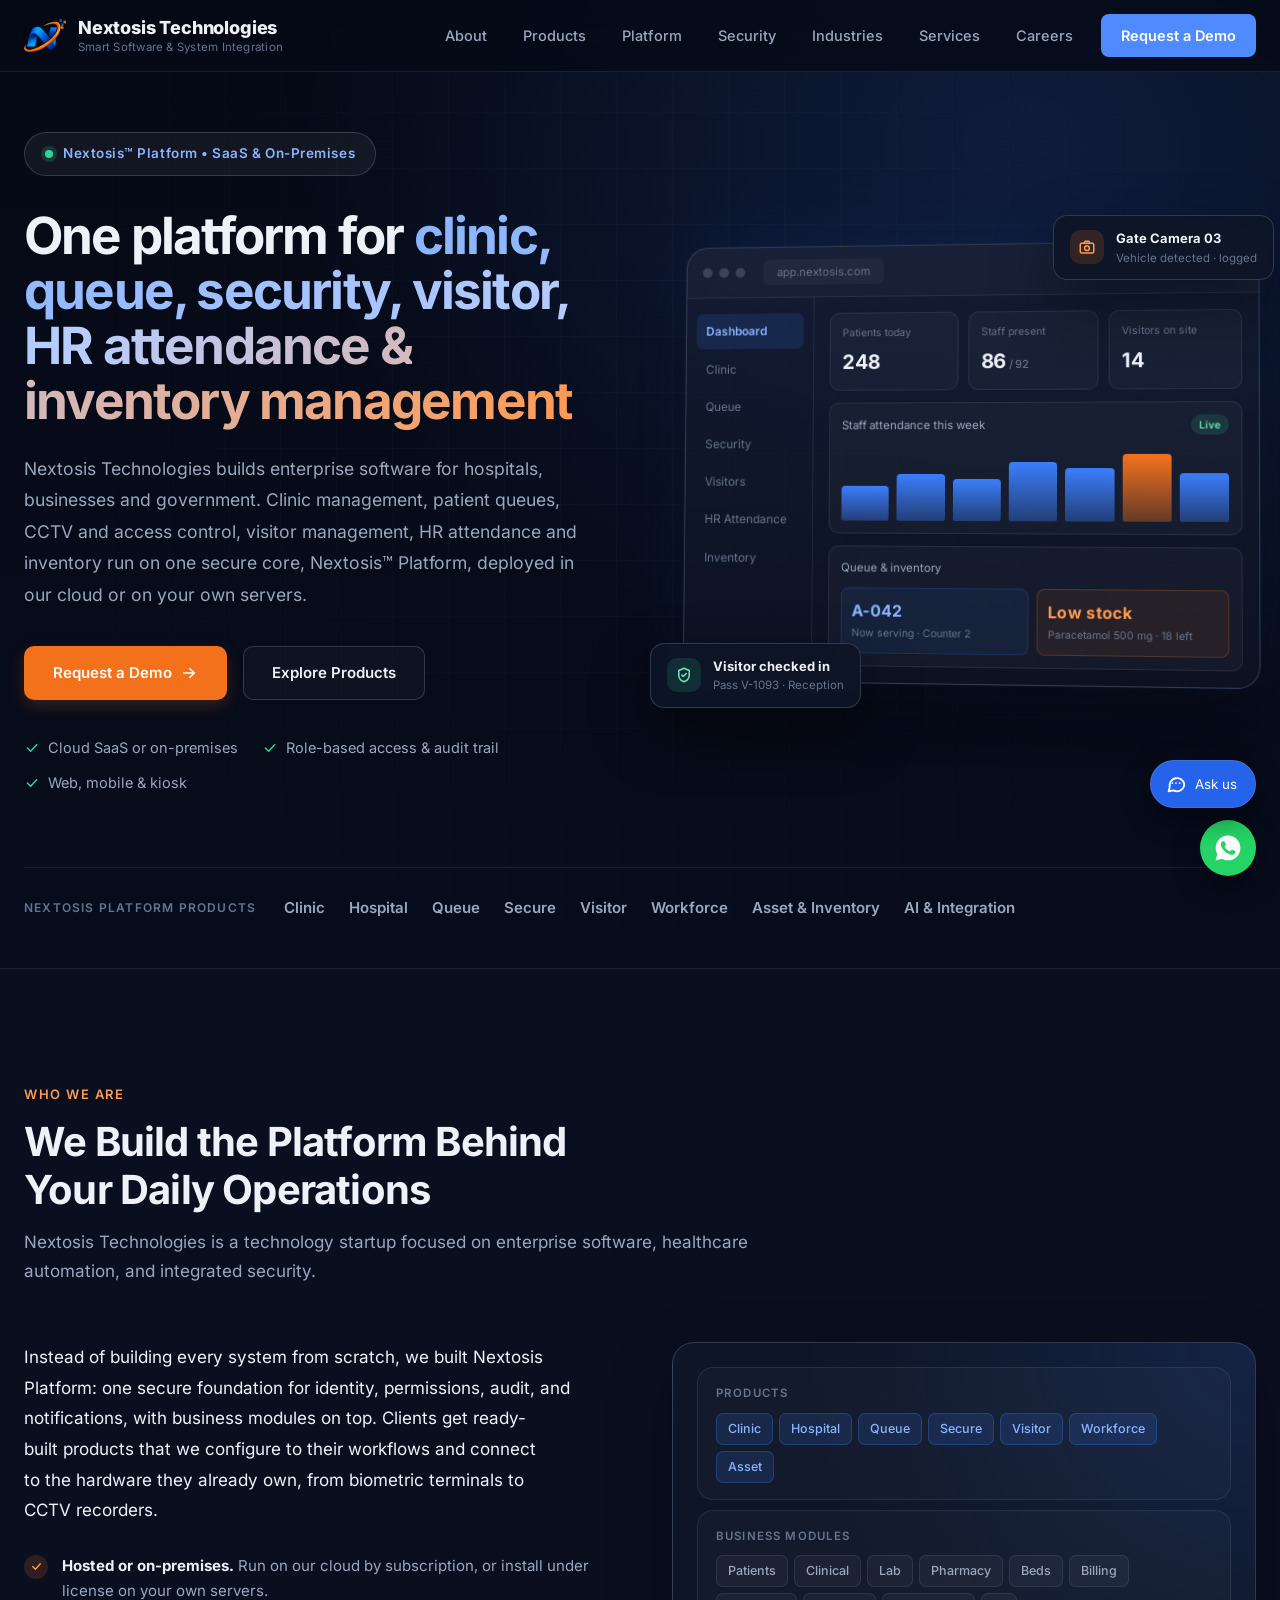
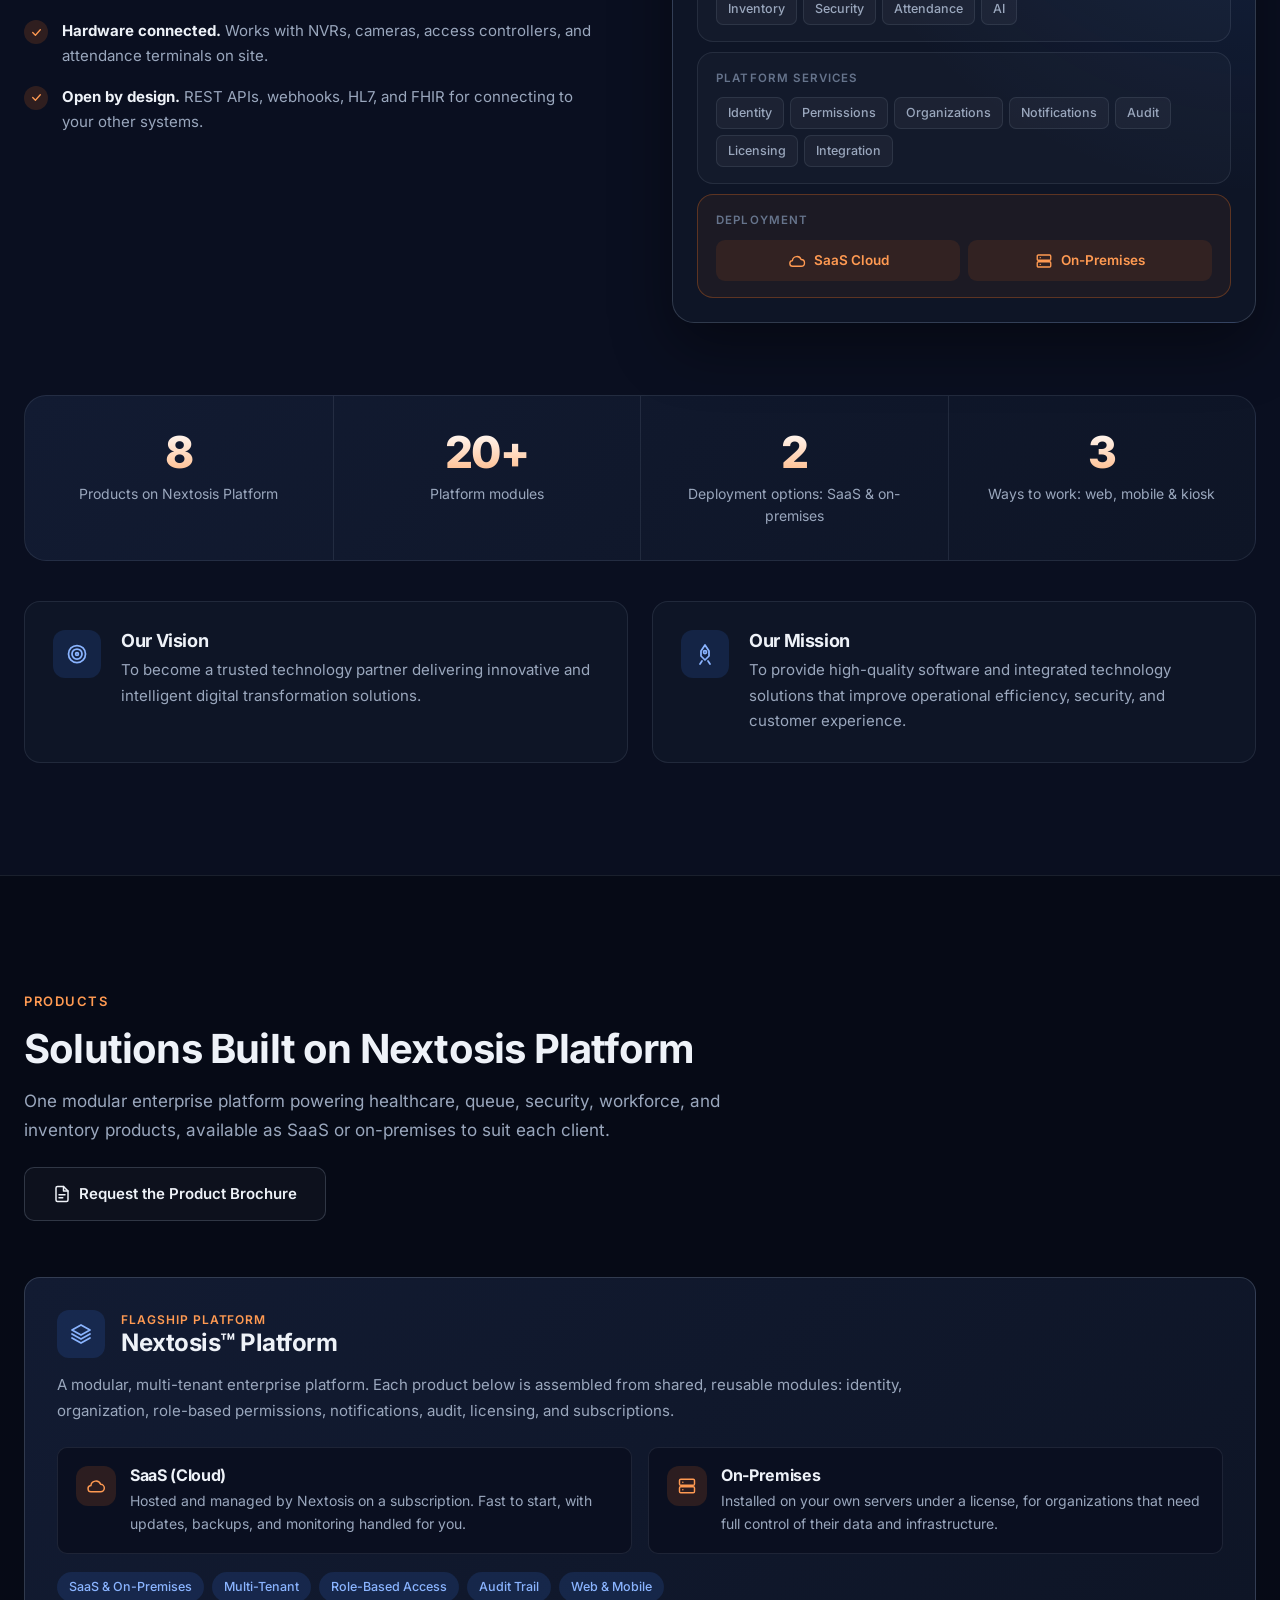
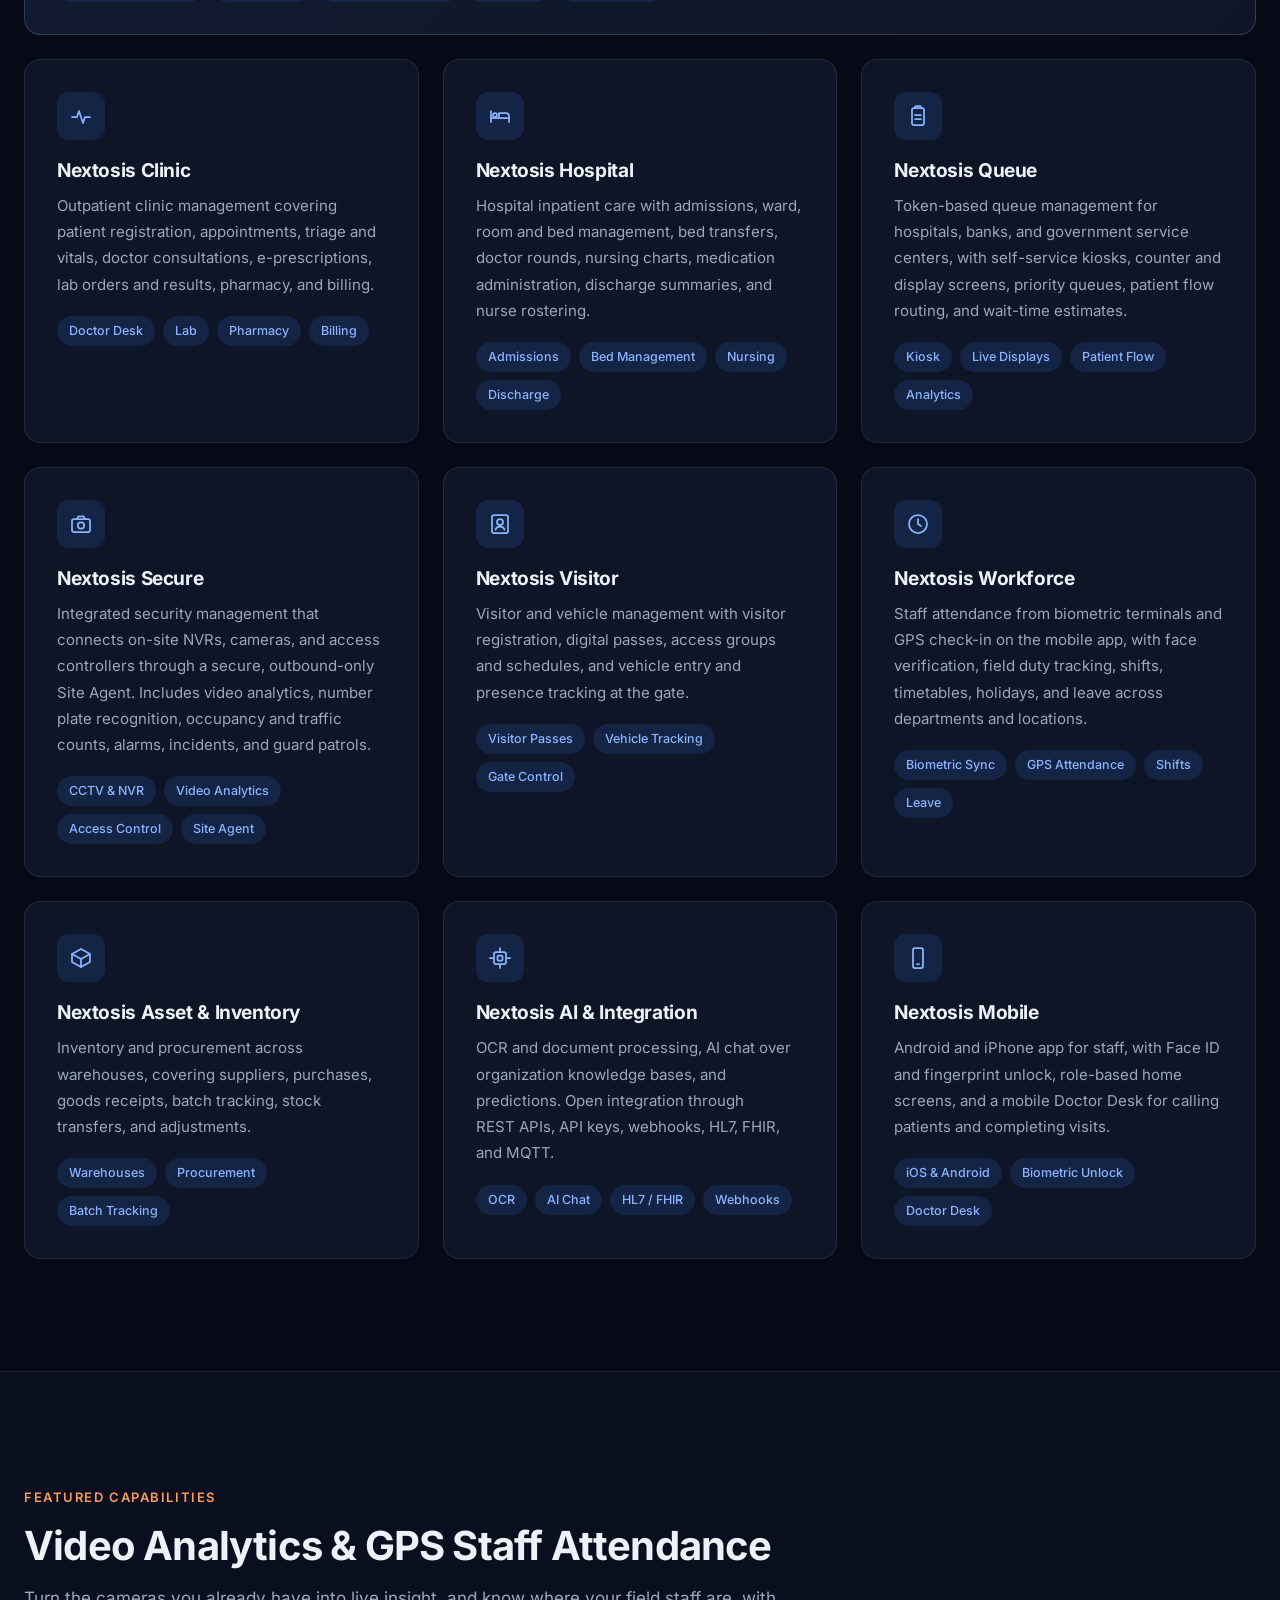
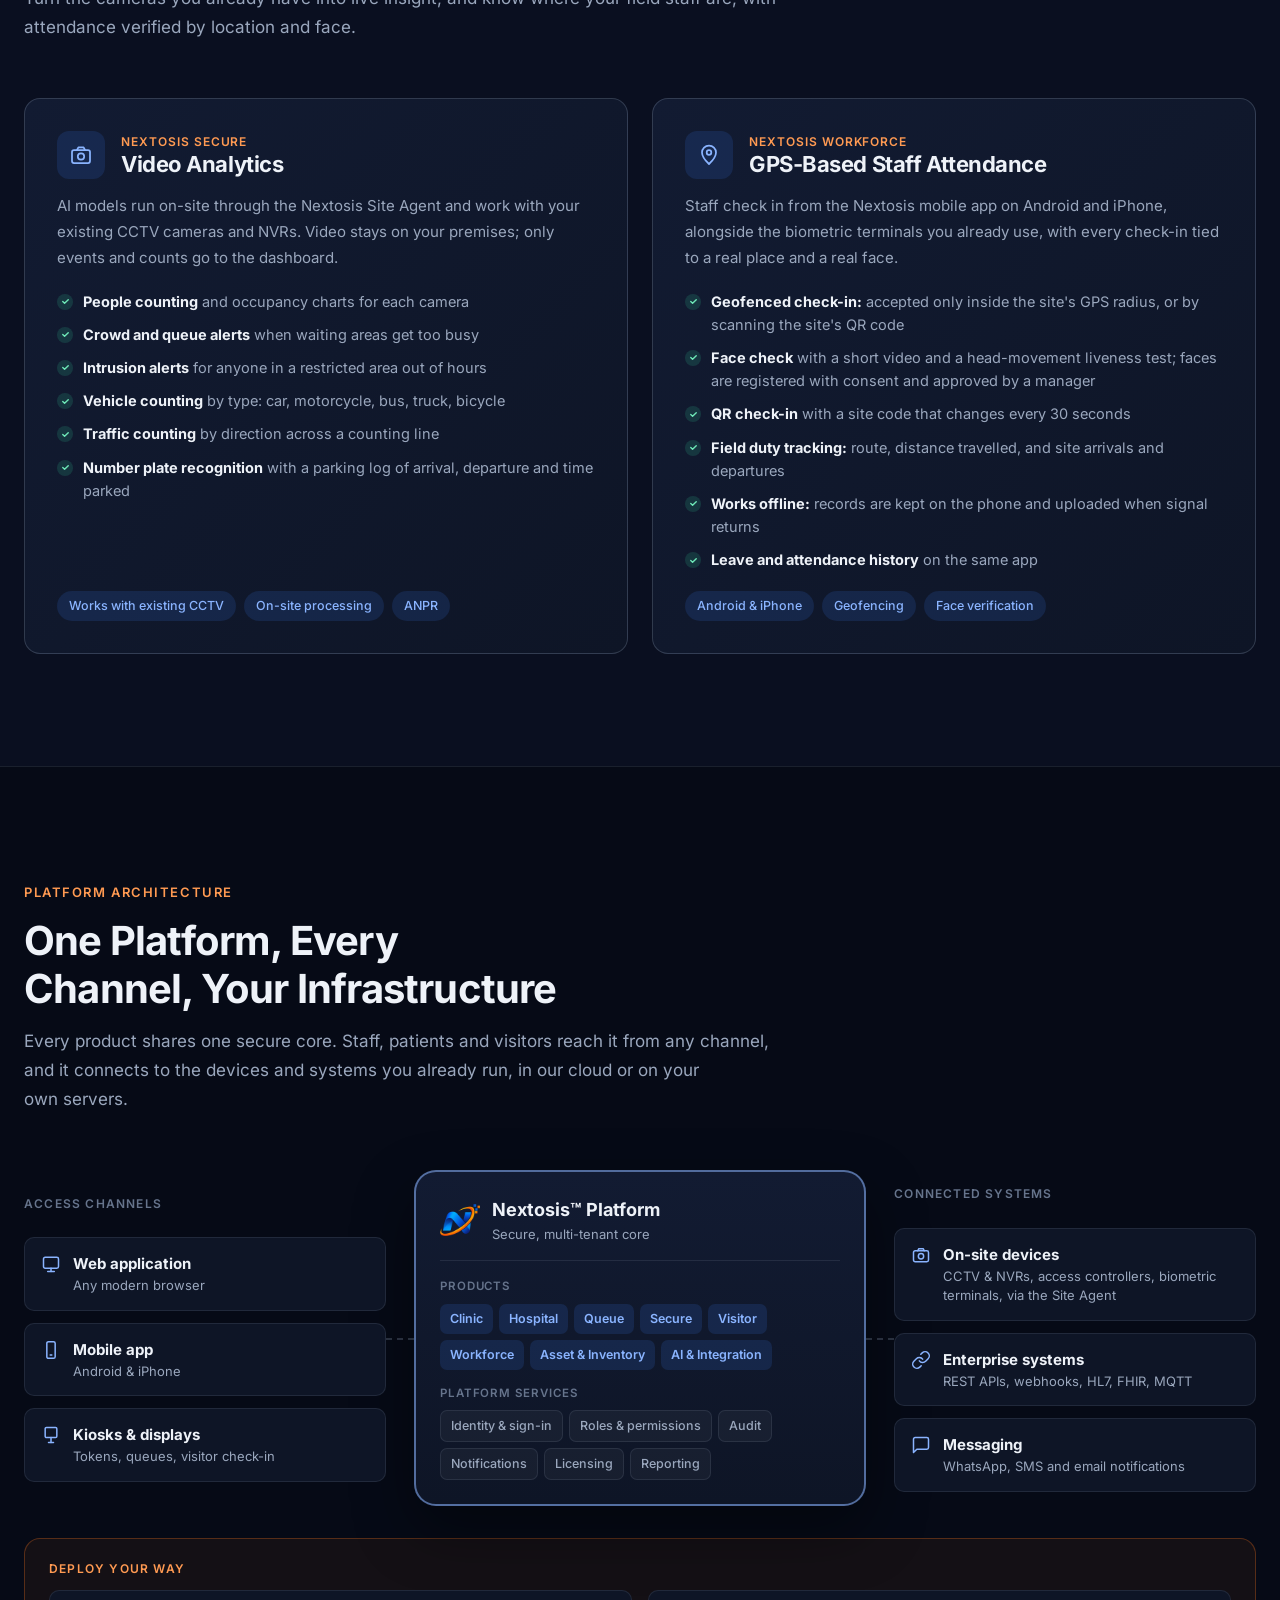
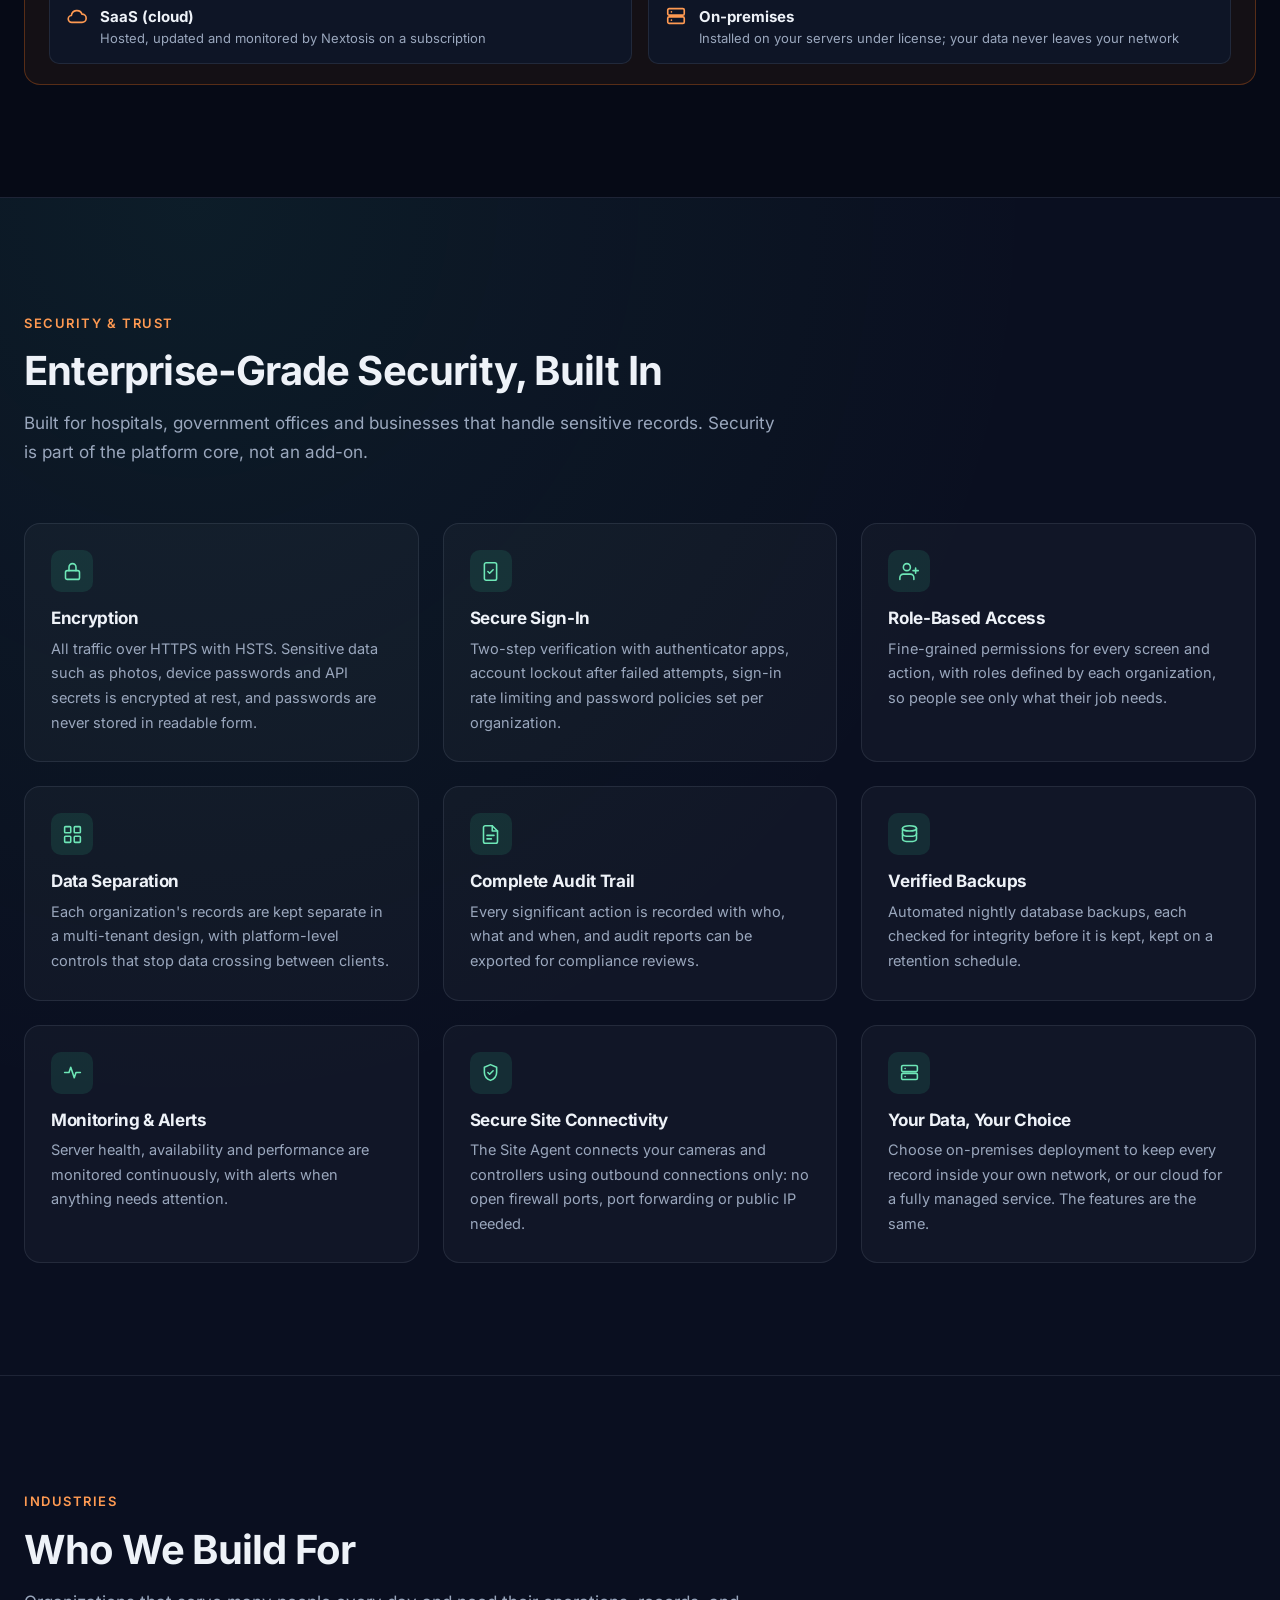
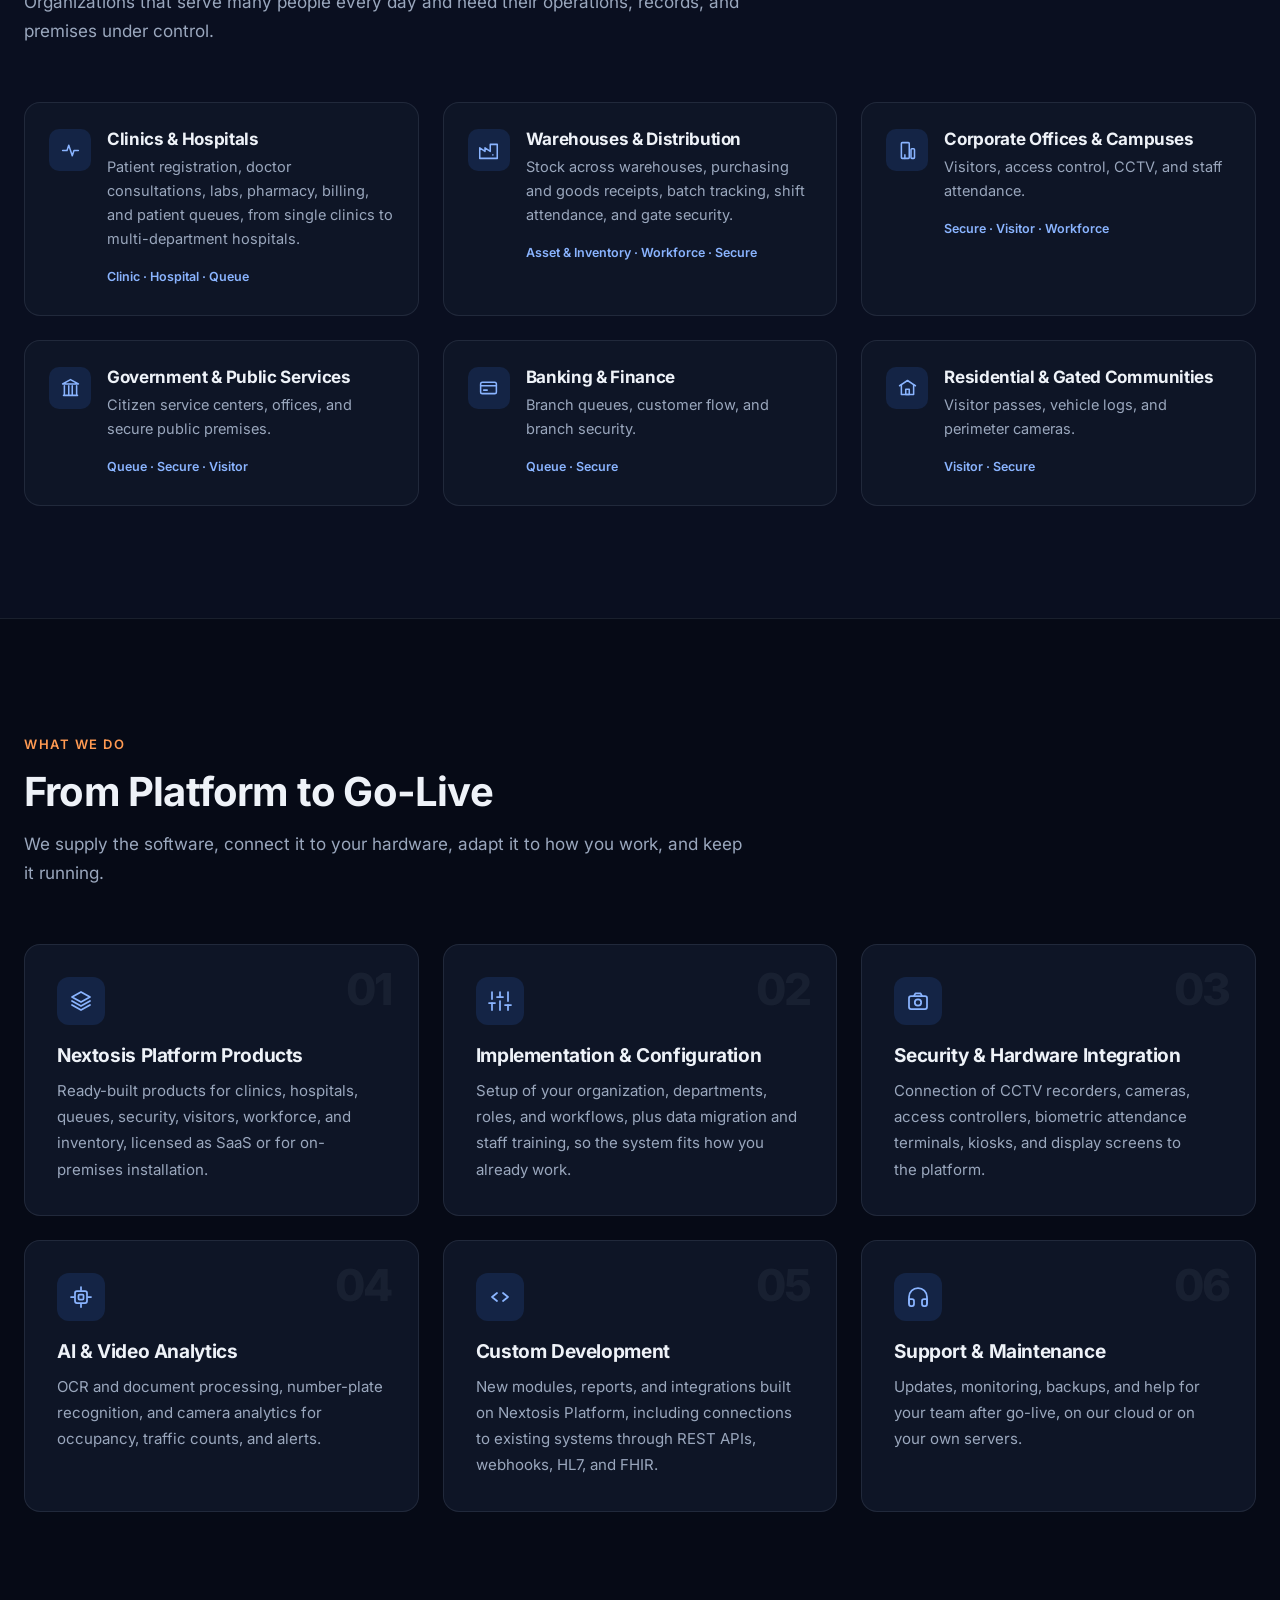
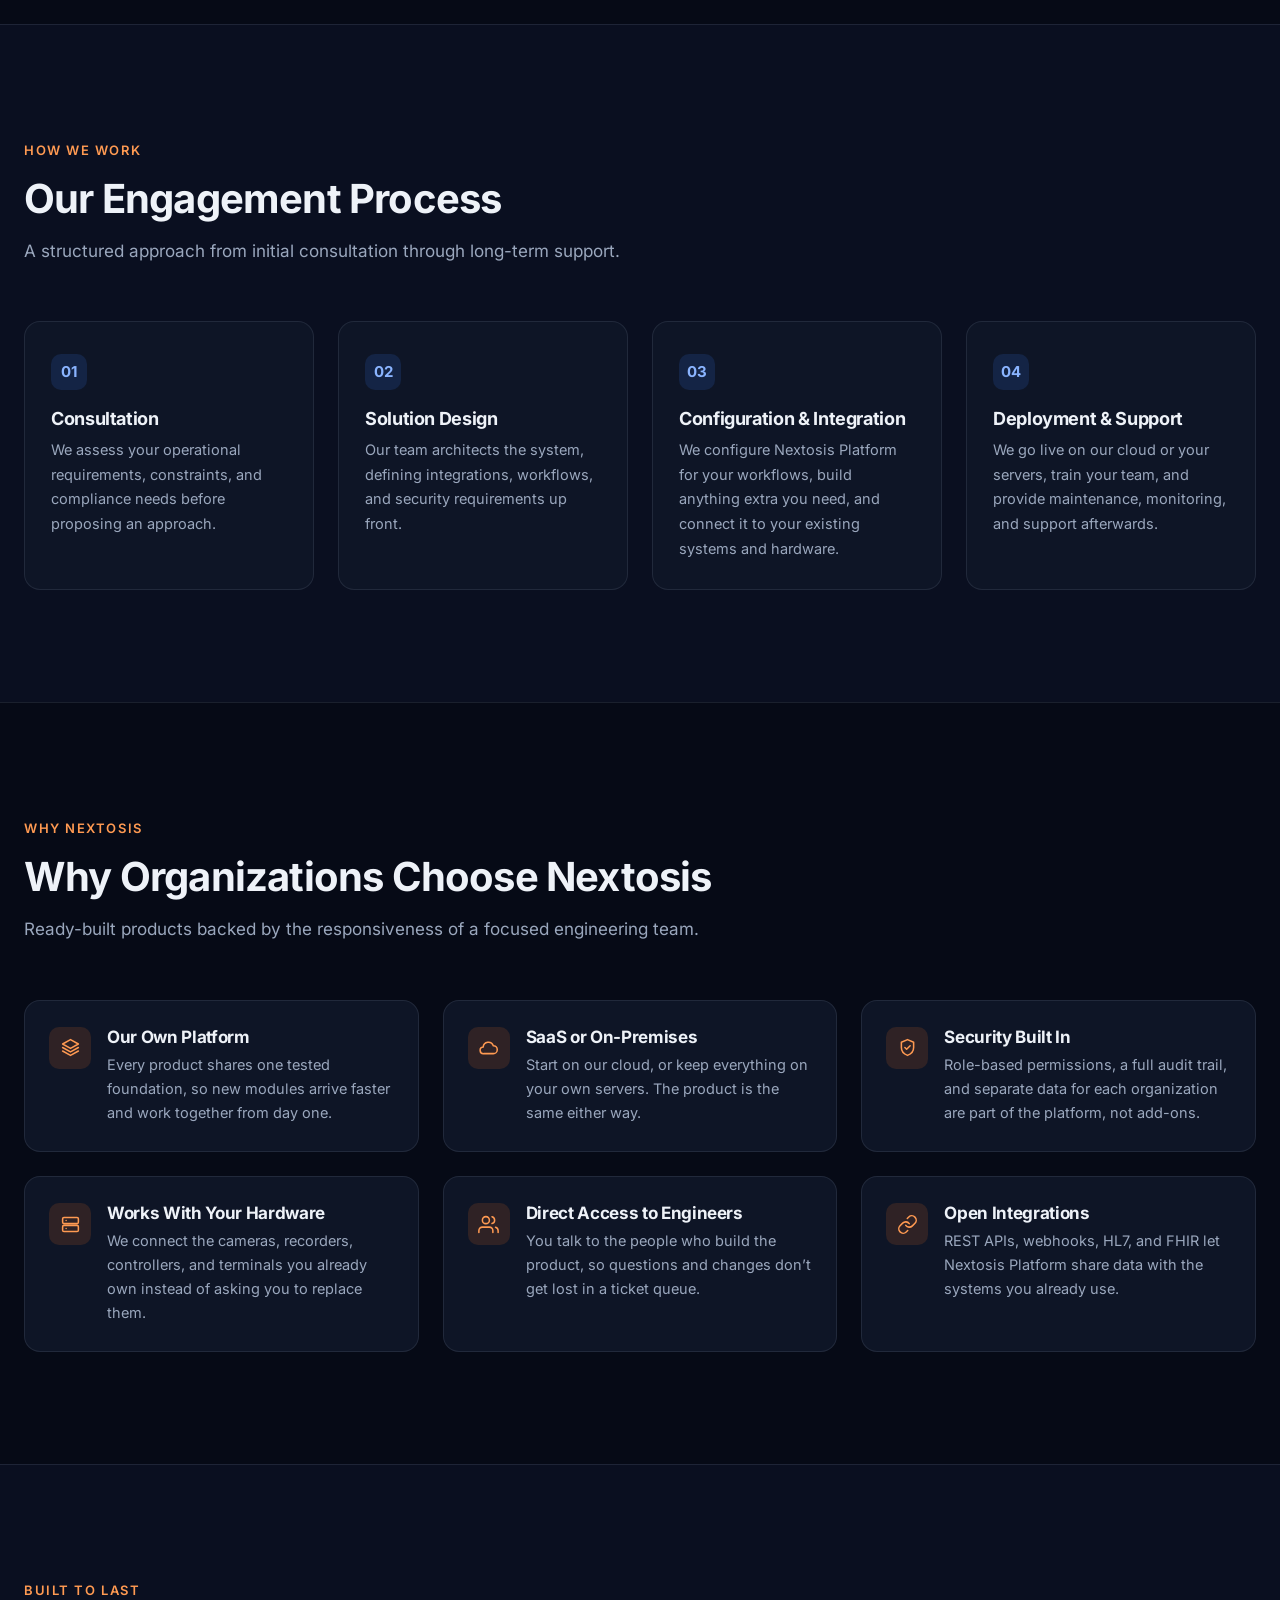
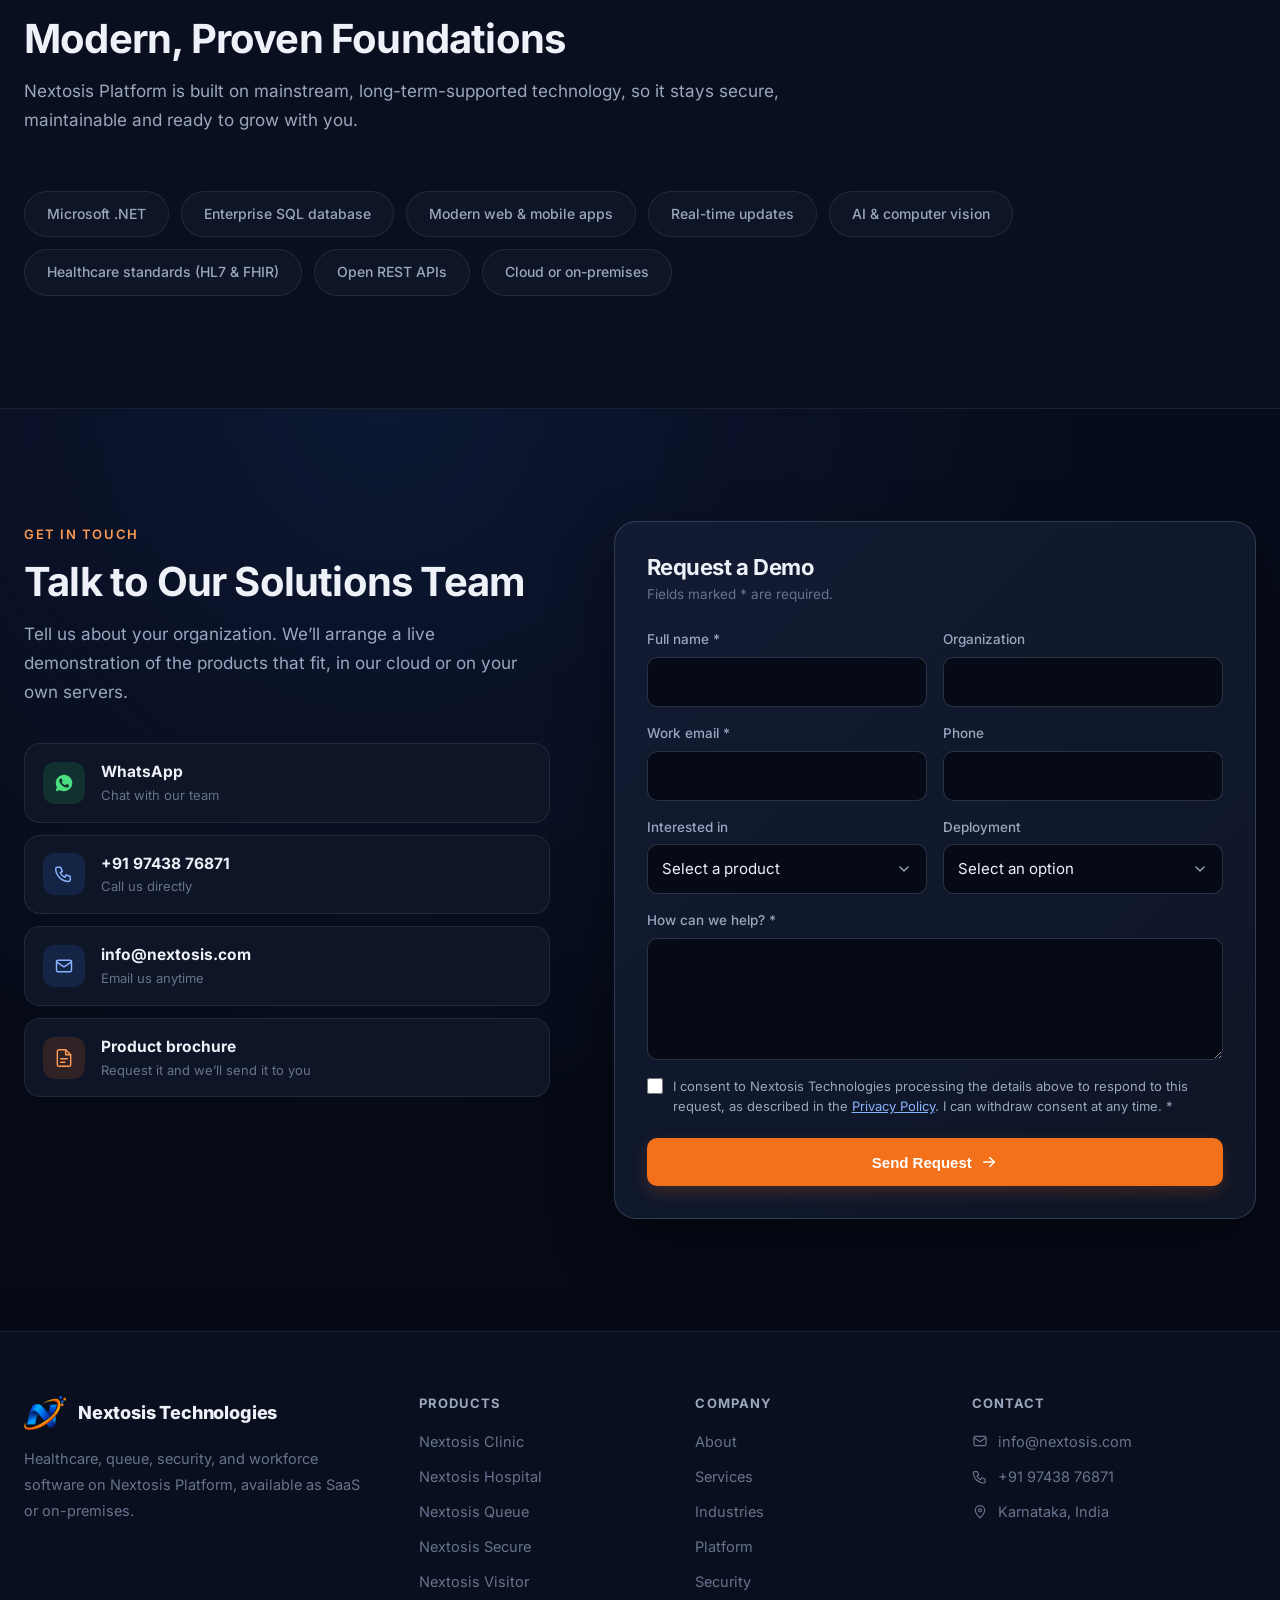
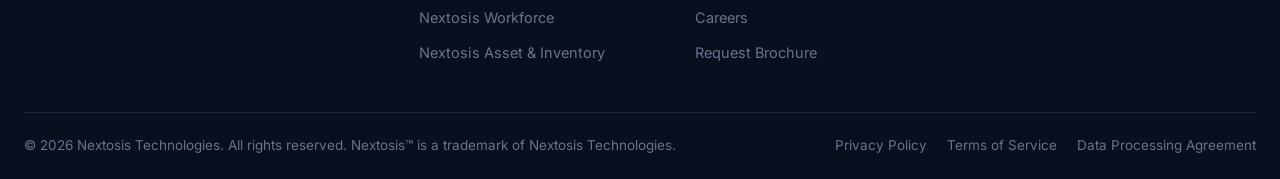
==== commit 4641fafe: "Website: our own font copy and a Content-Security-Policy (Aikido) - Inter is served from /fonts (2 w" ====
--- a/index.html
+++ b/index.html
@@ -2,6 +2,9 @@
 <html lang="en">
   <head>
     <meta charset="UTF-8" />
+    <!-- Only this site's own files run here; the enquiry form posts to the Nextosis API. -->
+    <meta http-equiv="Content-Security-Policy" content="default-src 'self'; script-src 'self'; style-src 'self' 'unsafe-inline'; img-src 'self' data:; font-src 'self'; connect-src 'self' https://api.nextosis.com; form-action 'self' https://api.nextosis.com; object-src 'none'; base-uri 'self'; upgrade-insecure-requests" />
+    <meta name="referrer" content="strict-origin-when-cross-origin" />
     <meta name="viewport" content="width=device-width, initial-scale=1.0" />
     <title>Nextosis Technologies | Clinic, Queue, Security, Visitor, HR &amp; Inventory Software</title>
     <meta name="description" content="Nextosis Technologies builds Nextosis Platform: clinic, hospital, queue, security, visitor, workforce, and inventory software for hospitals, businesses, and government, available as SaaS or on-premises." />
@@ -22,12 +25,7 @@
     <meta name="twitter:description" content="Nextosis Technologies builds Nextosis Platform: clinic, hospital, queue, security, visitor, workforce, and inventory software for hospitals, businesses, and government, available as SaaS or on-premises." />
     <meta name="twitter:image" content="https://nextosis.com/og-image.png" />
 
-    <link rel="preconnect" href="https://fonts.googleapis.com" />
-    <link rel="preconnect" href="https://fonts.gstatic.com" crossorigin />
-    <link
-      href="https://fonts.googleapis.com/css2?family=Inter:wght@400;500;600;700;800&display=swap"
-      rel="stylesheet"
-    />
+    <link rel="stylesheet" href="/fonts/inter.css" />
     <link rel="stylesheet" href="styles.css?v=22" />
     <link rel="icon" type="image/x-icon" href="favicon.ico?v=2" />
     <link rel="apple-touch-icon" href="apple-touch-icon.png" />
@@ -1213,7 +1211,7 @@
 
     <a class="whatsapp-float" href="https://wa.me/919743876871?text=Hi%20Nextosis%2C%20I%27d%20like%20to%20know%20more%20about%20Nextosis%20Platform." target="_blank" rel="noopener" aria-label="Chat with Nextosis Technologies on WhatsApp"><svg viewBox="0 0 24 24" fill="currentColor" aria-hidden="true"><path d="M12.04 2C6.58 2 2.13 6.45 2.13 11.91c0 1.75.46 3.45 1.32 4.95L2.05 22l5.25-1.38c1.45.79 3.08 1.21 4.74 1.21 5.46 0 9.91-4.45 9.91-9.91C21.95 6.45 17.5 2 12.04 2zm5.8 14.06c-.24.68-1.42 1.3-1.95 1.35-.5.05-1.13.07-1.82-.11-.42-.13-.96-.31-1.65-.61-2.9-1.25-4.79-4.16-4.94-4.36-.14-.19-1.18-1.57-1.18-3s.75-2.13 1.02-2.42c.27-.29.58-.36.78-.36h.56c.18 0 .42-.07.66.5.24.58.82 2 .89 2.15.07.14.12.31.02.5-.1.19-.14.31-.29.48-.14.17-.3.38-.43.51-.14.14-.29.3-.13.59.17.29.74 1.22 1.59 1.98 1.09.97 2.01 1.27 2.3 1.42.29.14.46.12.63-.07.17-.19.72-.84.91-1.13.19-.29.38-.24.65-.14.26.1 1.68.79 1.97.94.29.14.48.22.55.34.07.12.07.7-.17 1.38z"/></svg></a>
 
-    <script src="main.js?v=22"></script>
+    <script src="main.js?v=23"></script>
     <script src="chatbot.js?v=2" defer></script>
   </body>
 </html>
--- a/fonts/inter.css
+++ b/fonts/inter.css
@@ -0,0 +1,19 @@
+/* Inter (SIL Open Font License 1.1, https://rsms.me/inter/), served from
+   this site rather than Google Fonts: no request to a third party, and no
+   outside file for the page to trust (subresource integrity). */
+@font-face {
+  font-family: "Inter";
+  font-style: normal;
+  font-weight: 400 800;
+  font-display: swap;
+  src: url("inter-latin-ext.woff2") format("woff2");
+  unicode-range: U+0100-02BA, U+02BD-02C5, U+02C7-02CC, U+02CE-02D7, U+02DD-02FF, U+0304, U+0308, U+0329, U+1D00-1DBF, U+1E00-1E9F, U+1EF2-1EFF, U+2020, U+20A0-20AB, U+20AD-20C4, U+2113, U+2C60-2C7F, U+A720-A7FF;
+}
+@font-face {
+  font-family: "Inter";
+  font-style: normal;
+  font-weight: 400 800;
+  font-display: swap;
+  src: url("inter-latin.woff2") format("woff2");
+  unicode-range: U+0000-00FF, U+0131, U+0152-0153, U+02BB-02BC, U+02C6, U+02DA, U+02DC, U+0304, U+0308, U+0329, U+2000-206F, U+20AC, U+2122, U+2191, U+2193, U+2212, U+2215, U+FEFF, U+FFFD;
+}
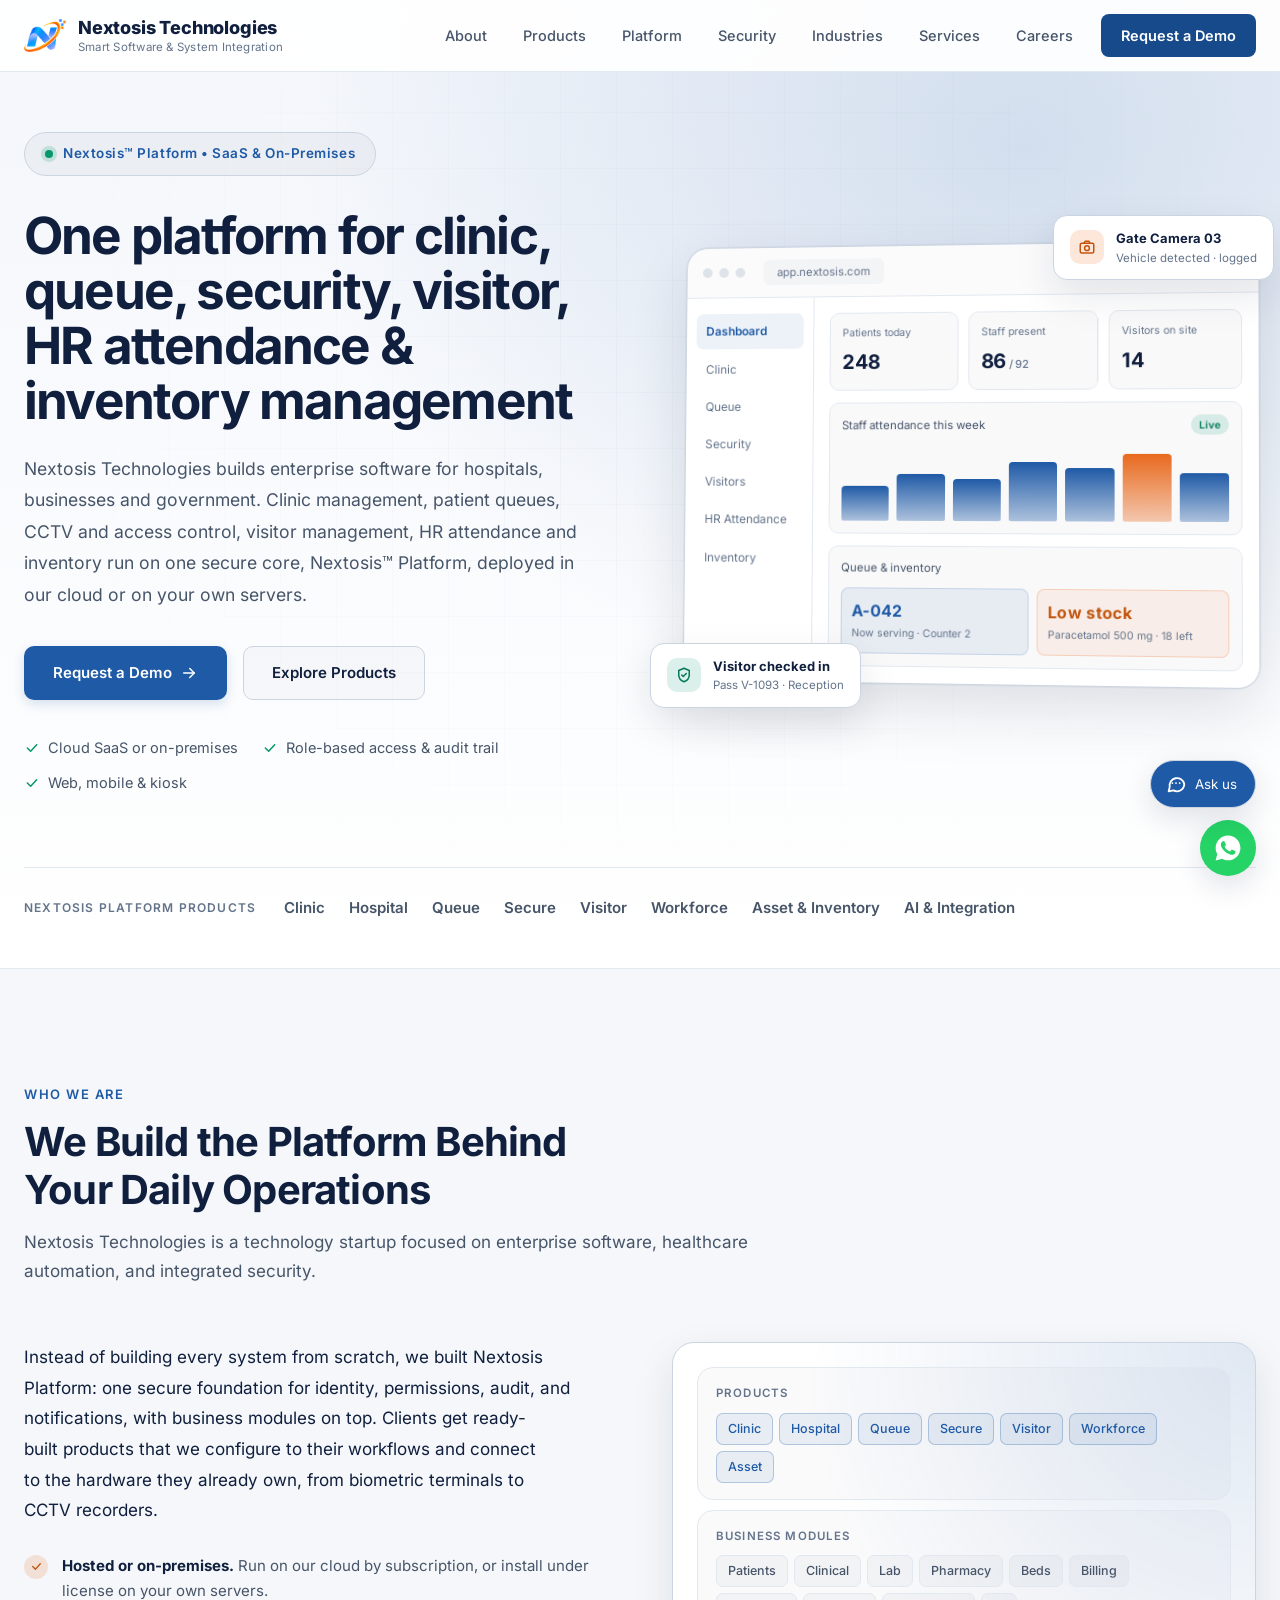
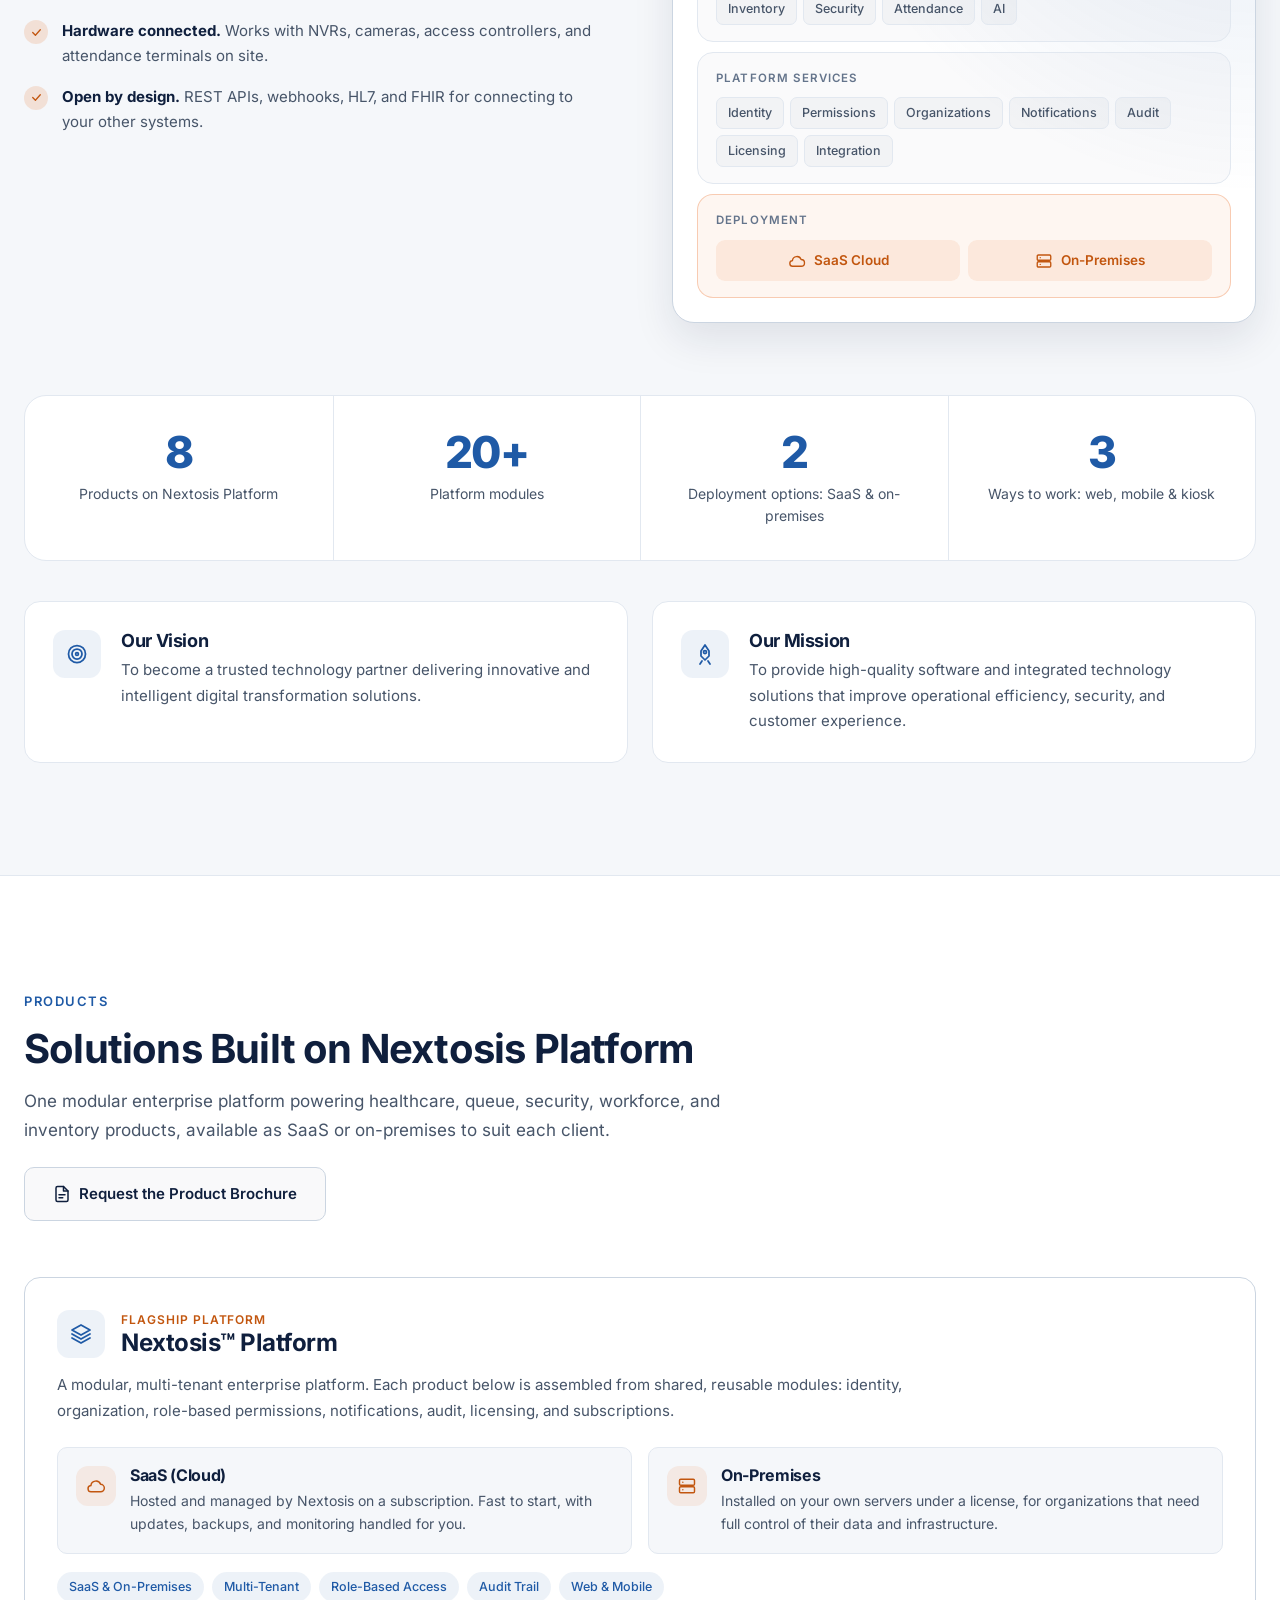
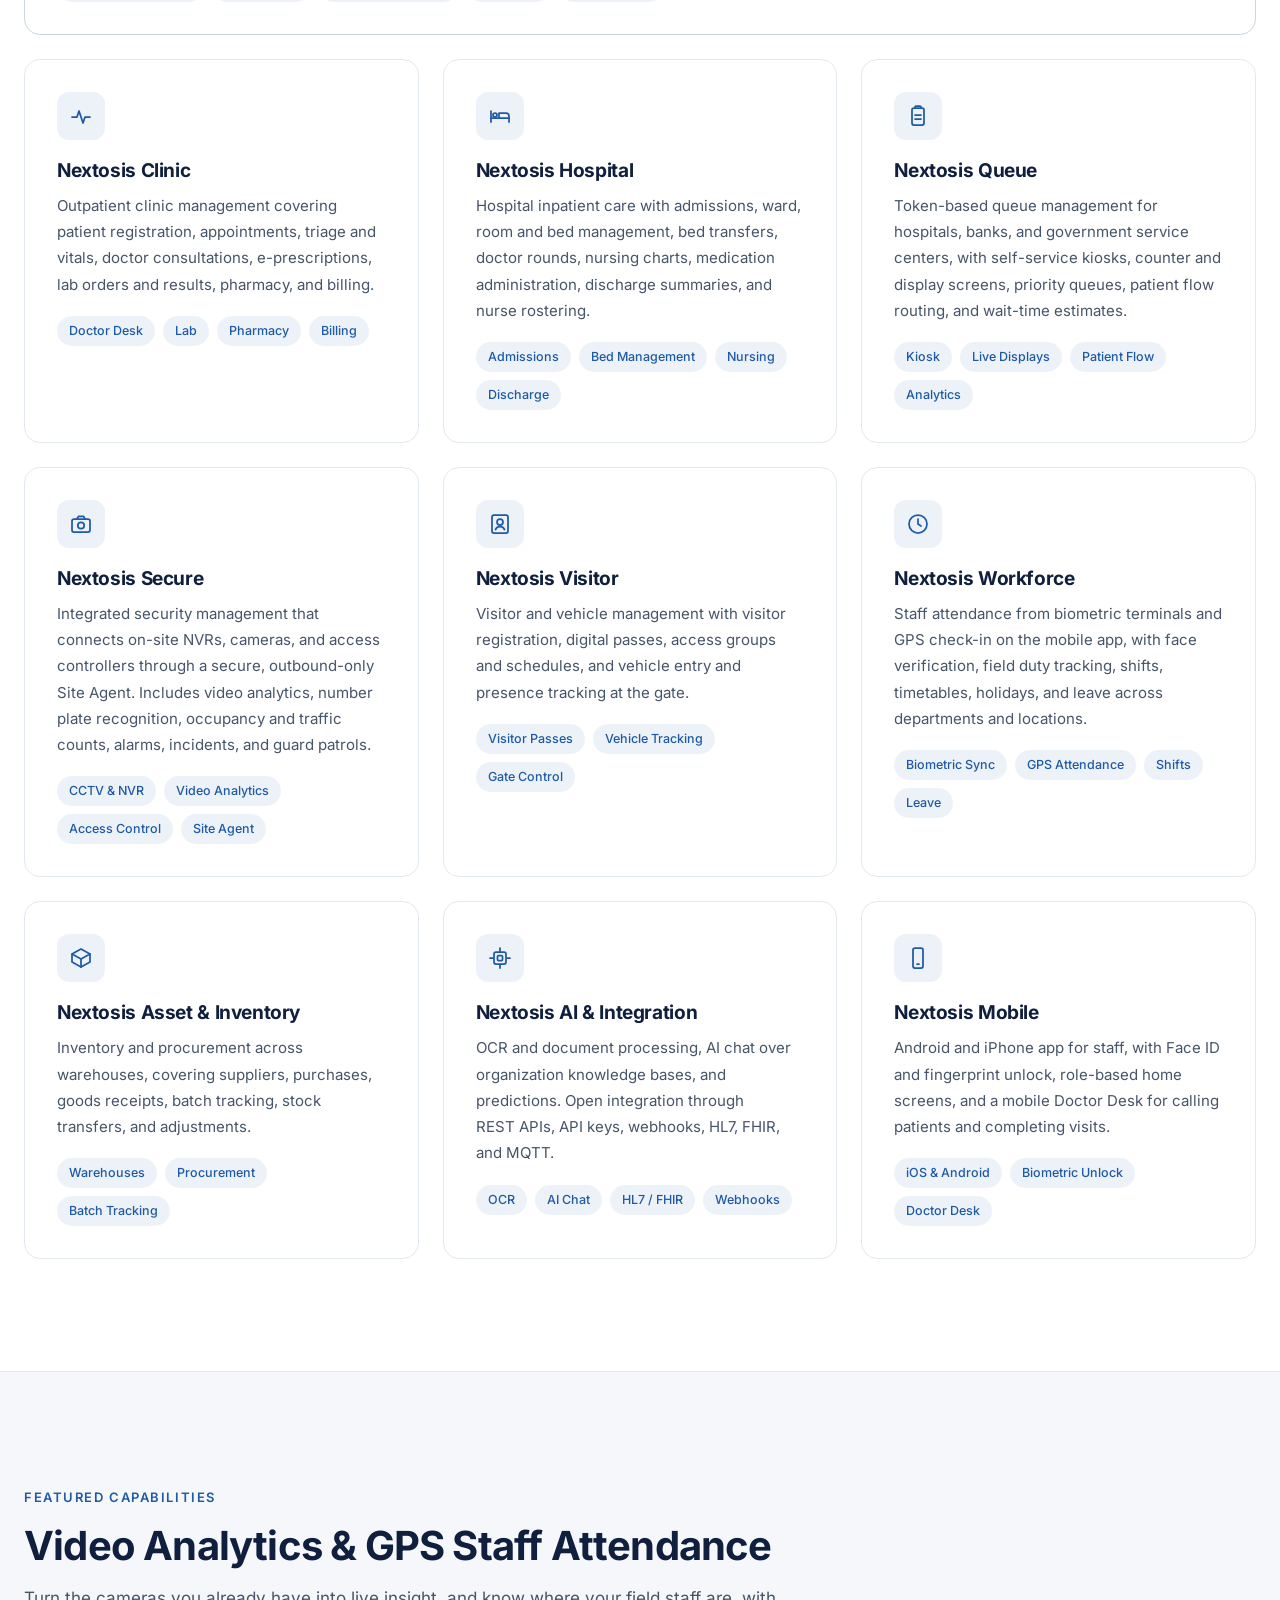
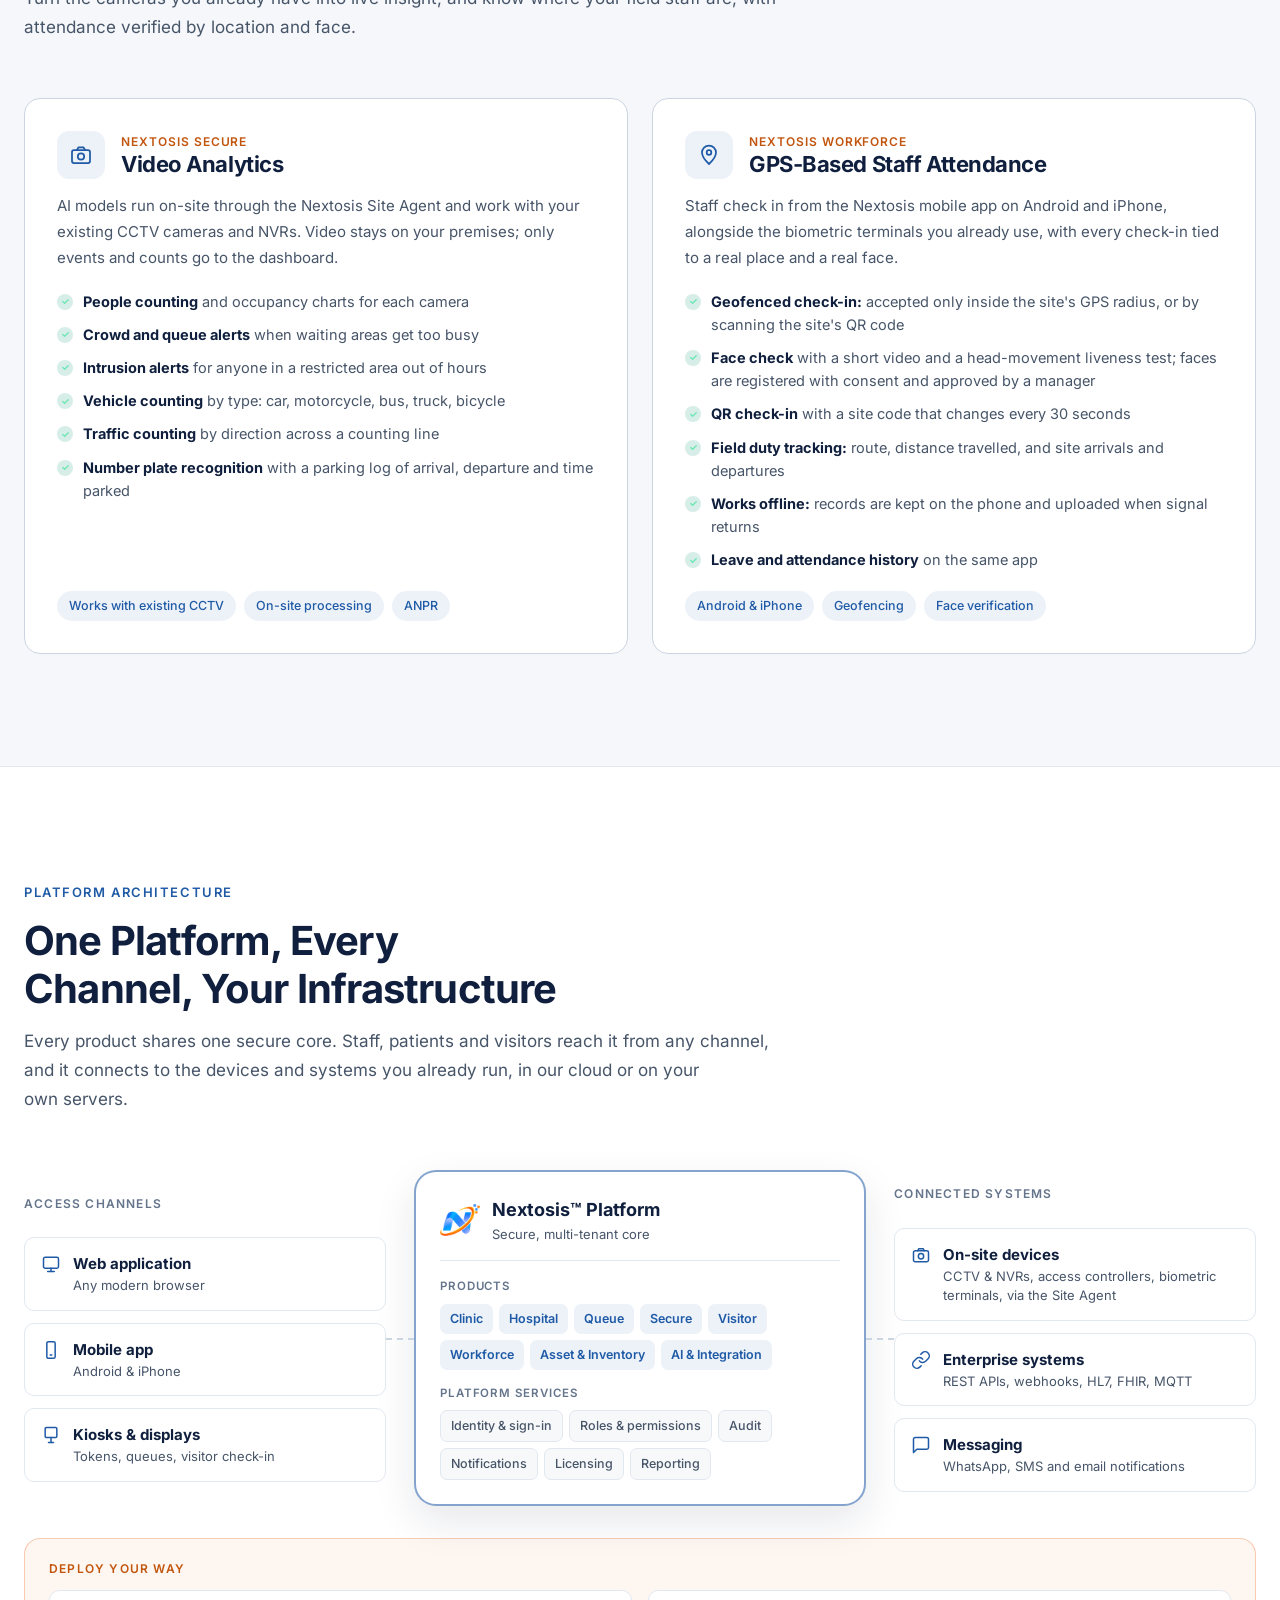
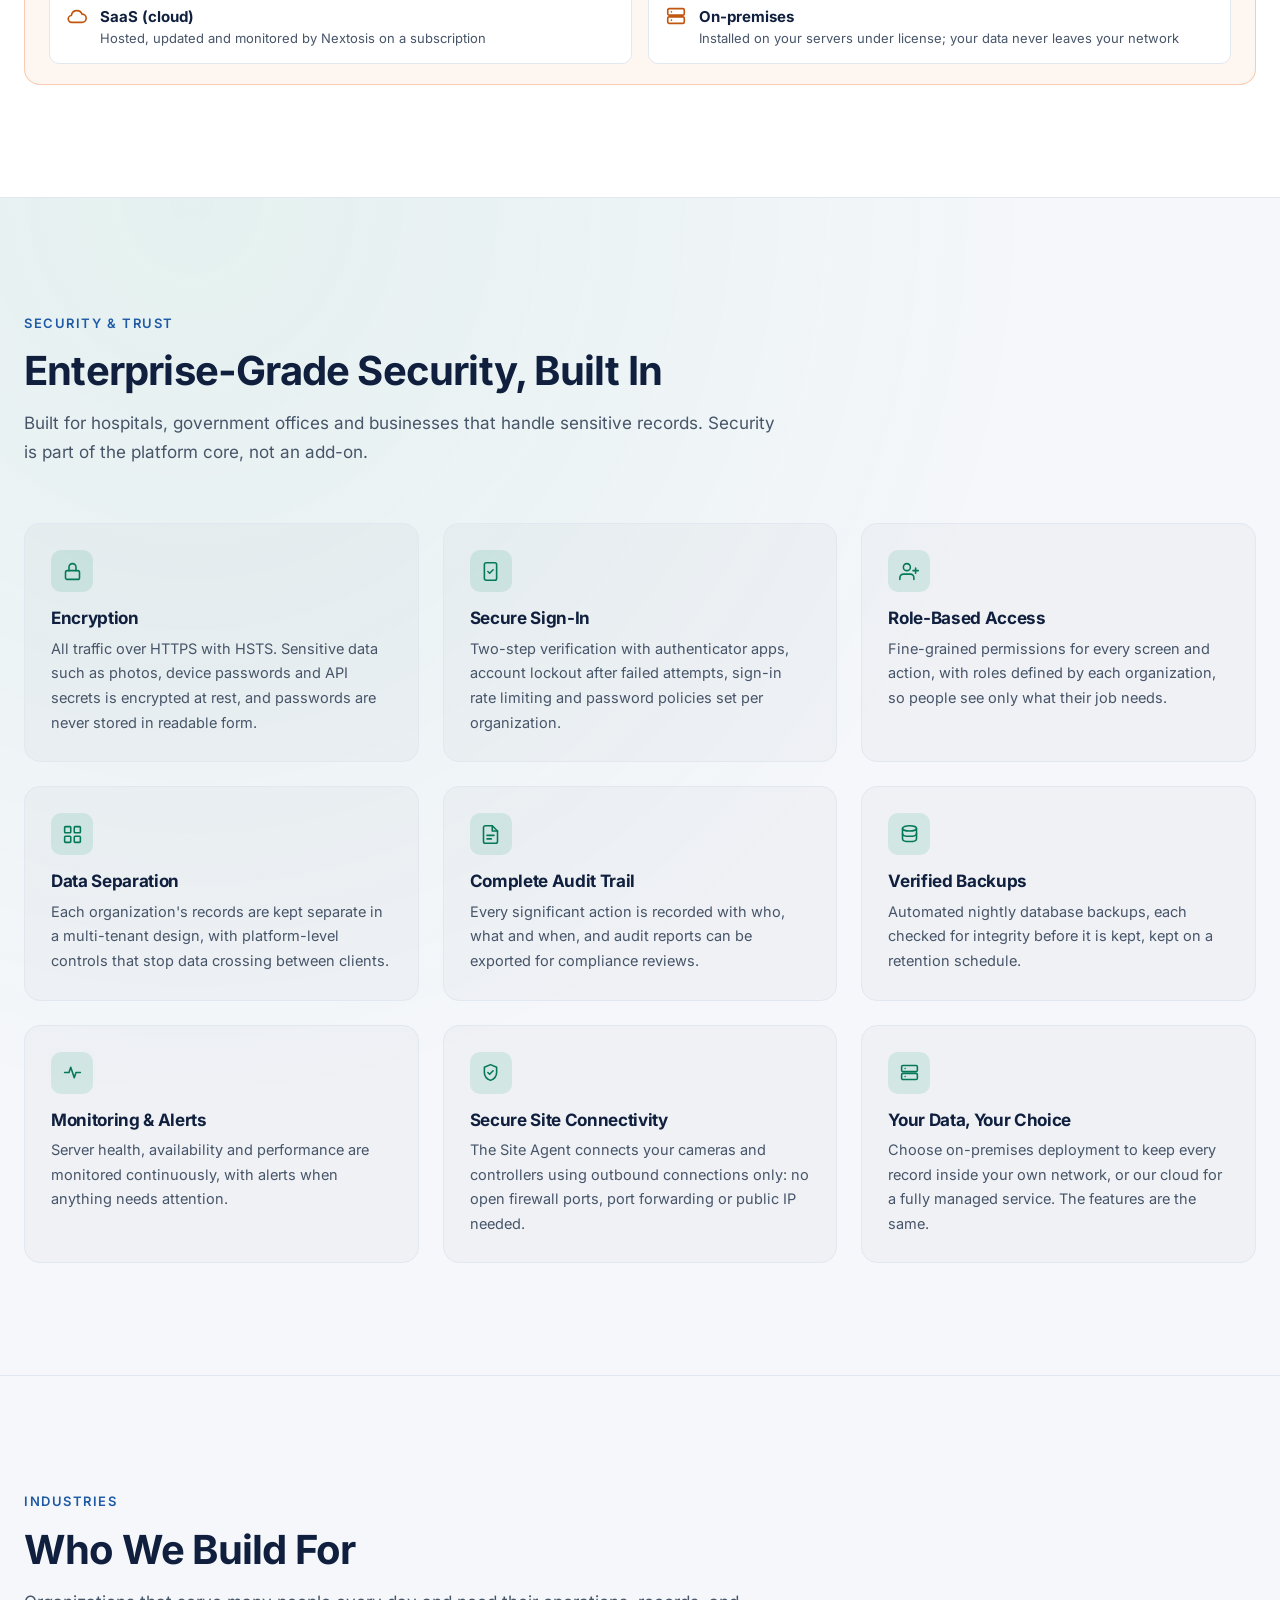
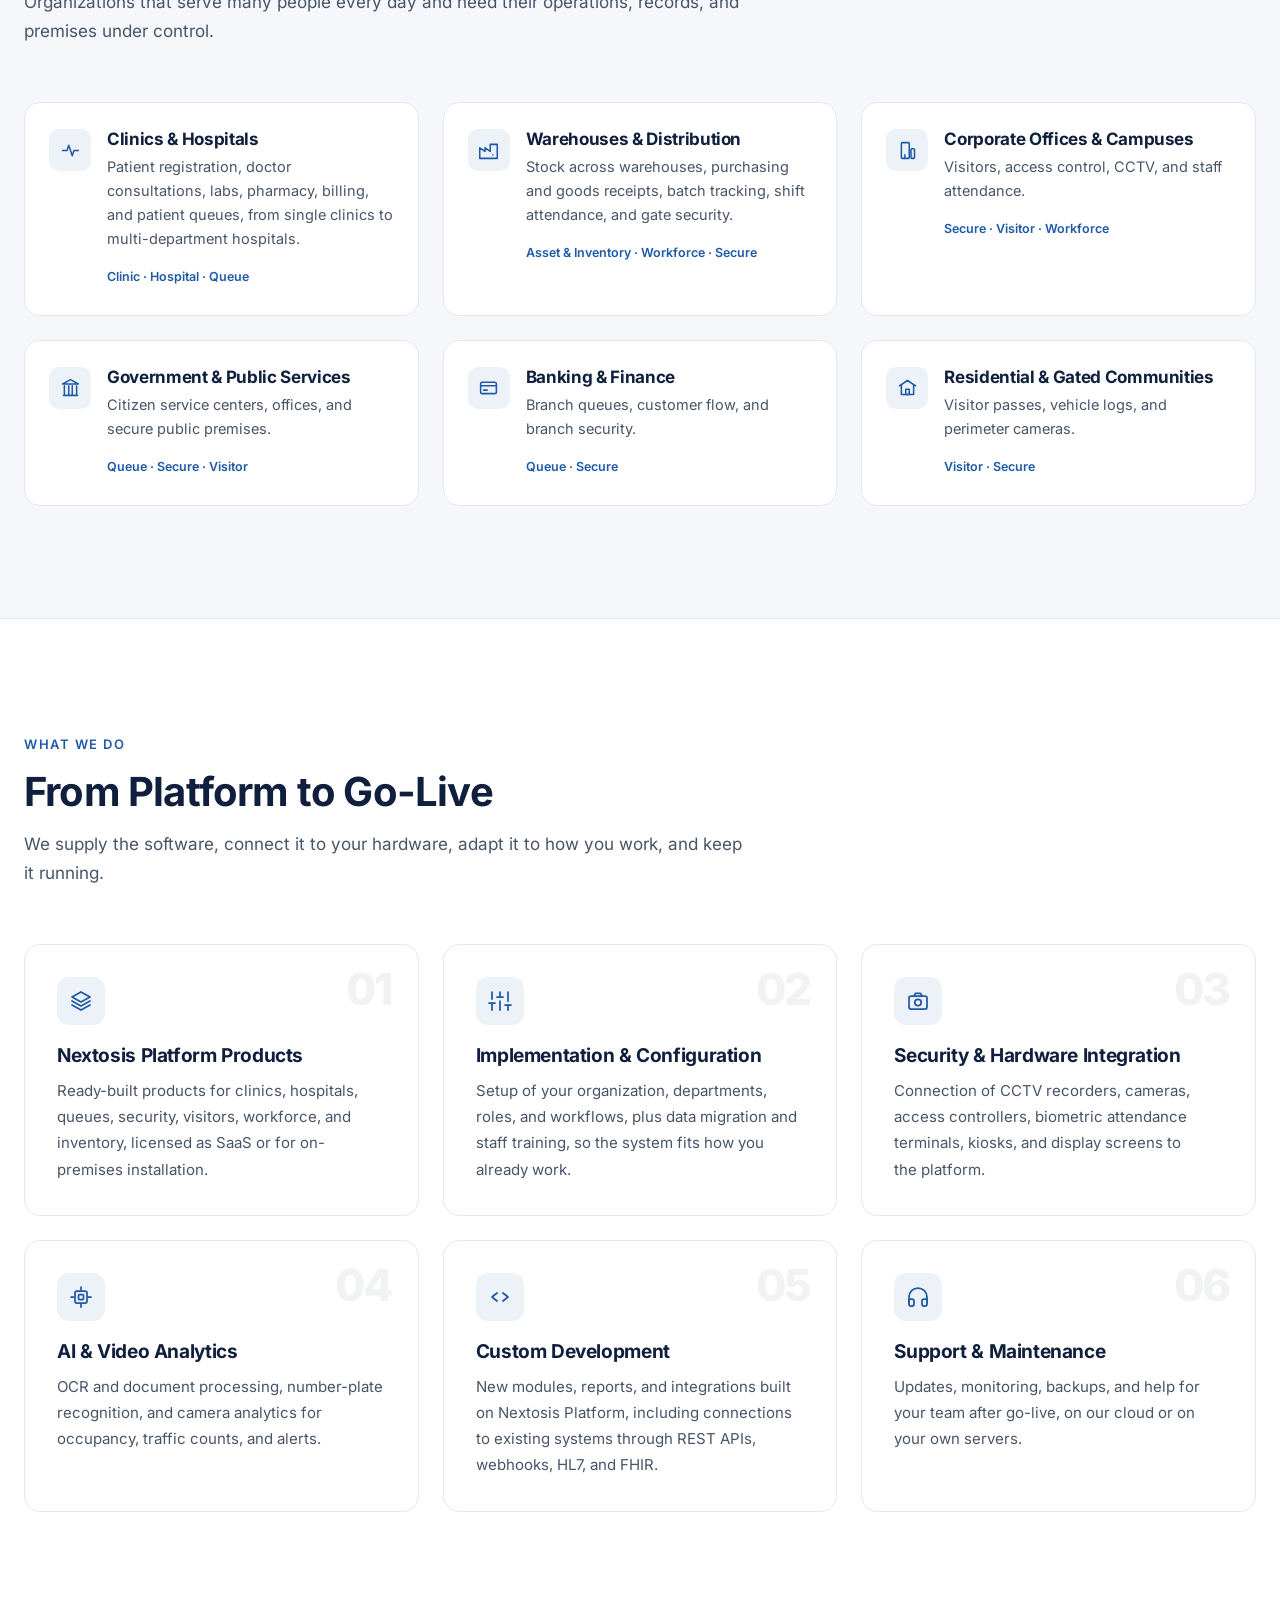
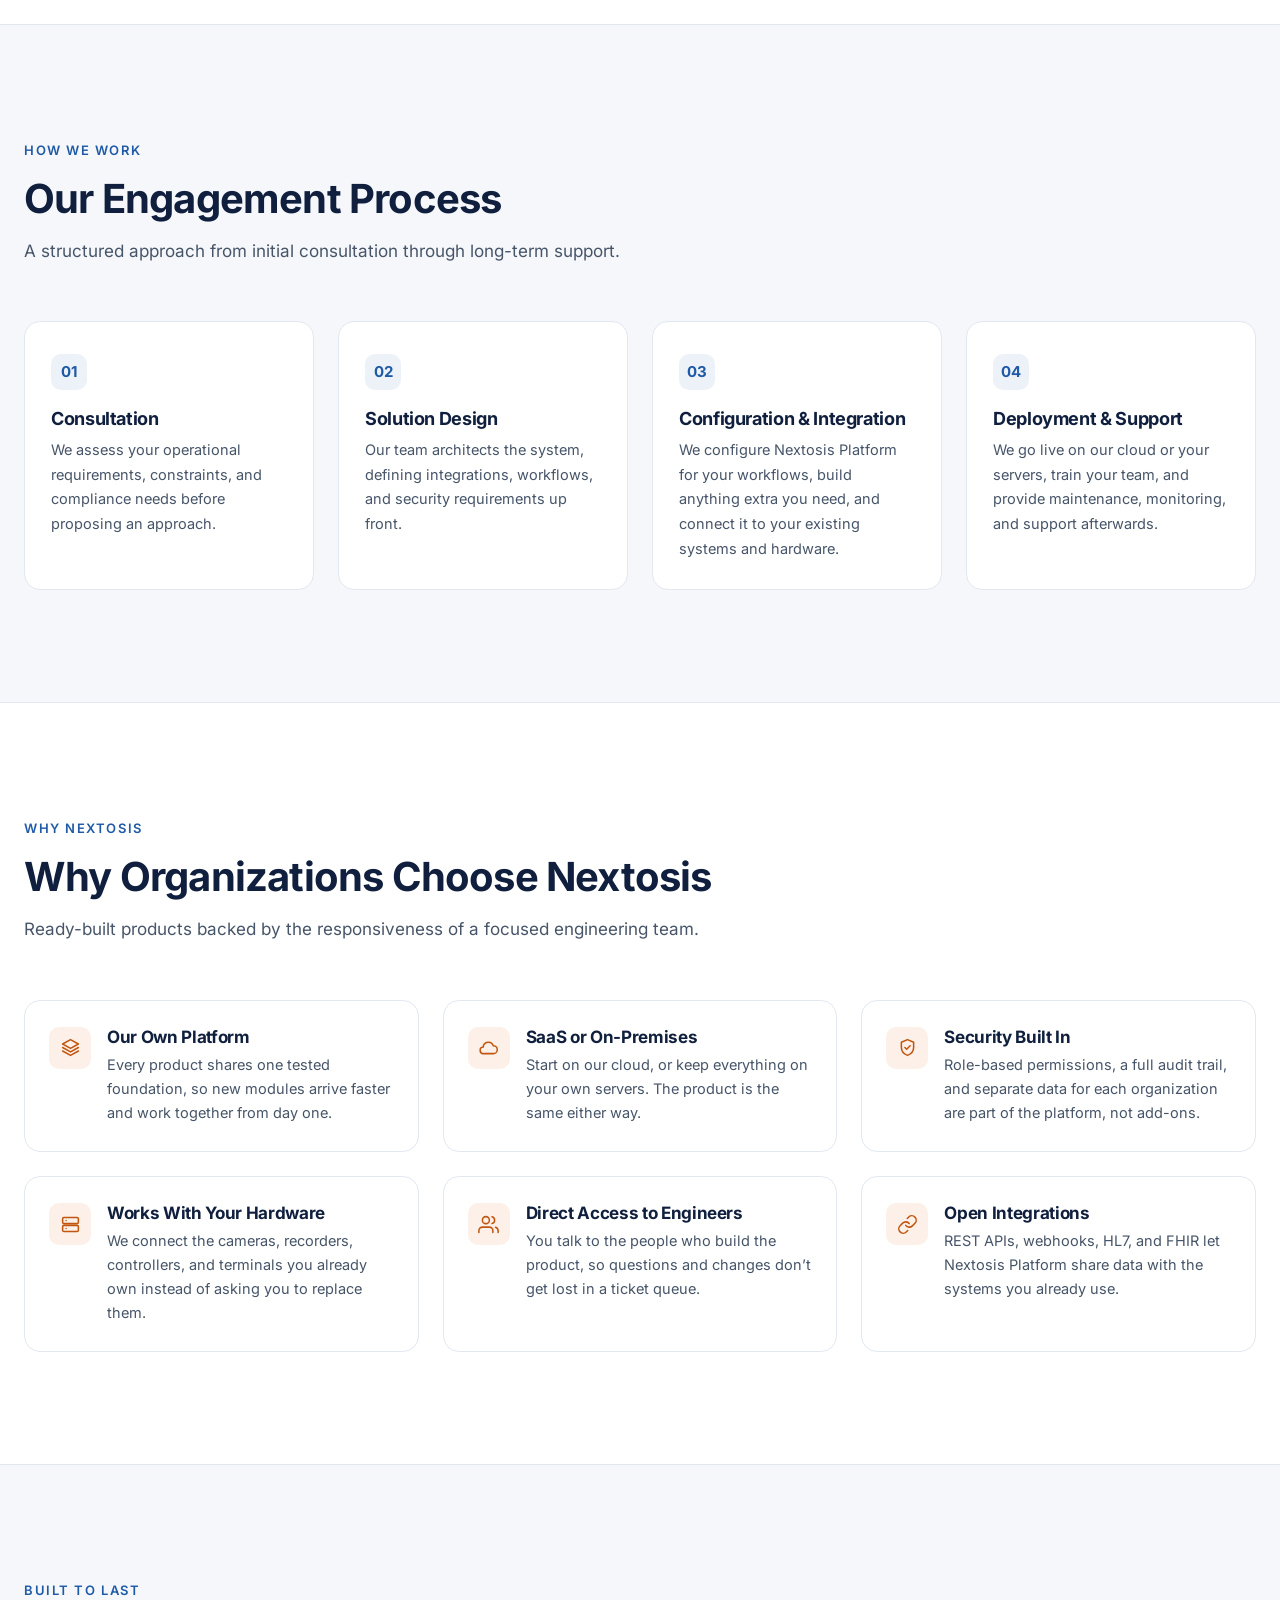
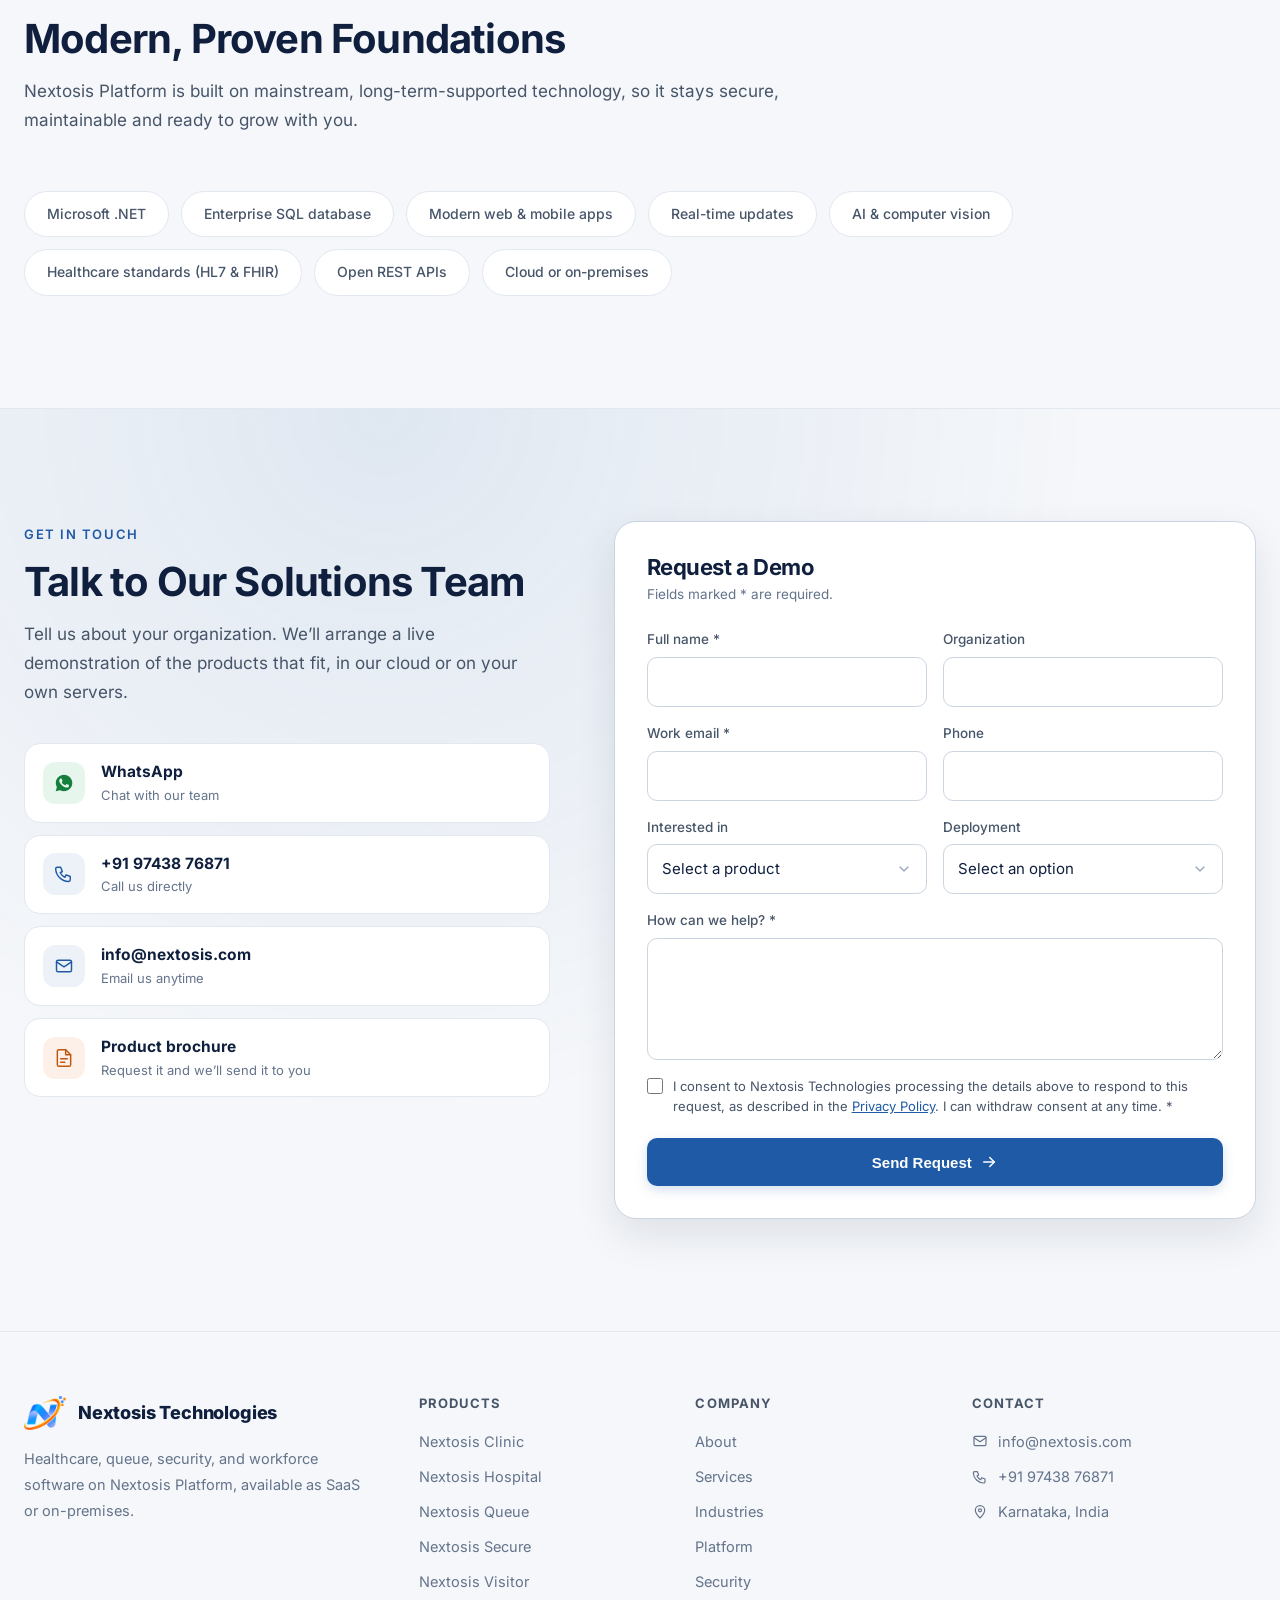
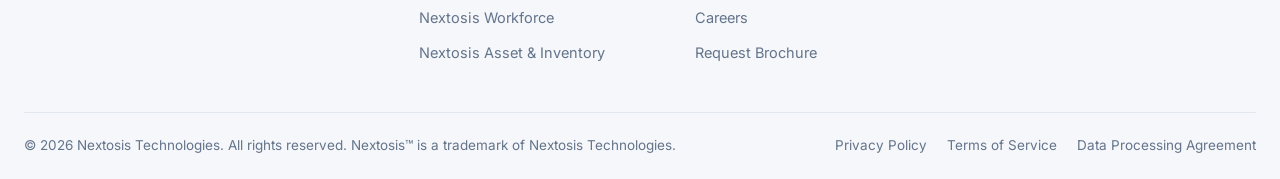
==== commit bf63e944: "Website: light, corporate colour theme White and light-grey pages, deep navy text and one calm brand" ====
--- a/index.html
+++ b/index.html
@@ -9,7 +9,7 @@
     <title>Nextosis Technologies | Clinic, Queue, Security, Visitor, HR &amp; Inventory Software</title>
     <meta name="description" content="Nextosis Technologies builds Nextosis Platform: clinic, hospital, queue, security, visitor, workforce, and inventory software for hospitals, businesses, and government, available as SaaS or on-premises." />
     <link rel="canonical" href="https://nextosis.com/" />
-    <meta name="theme-color" content="#060a16" />
+    <meta name="theme-color" content="#ffffff" />
 
     <meta property="og:type" content="website" />
     <meta property="og:site_name" content="Nextosis Technologies" />
@@ -26,7 +26,7 @@
     <meta name="twitter:image" content="https://nextosis.com/og-image.png" />
 
     <link rel="stylesheet" href="/fonts/inter.css" />
-    <link rel="stylesheet" href="styles.css?v=22" />
+    <link rel="stylesheet" href="styles.css?v=23" />
     <link rel="icon" type="image/x-icon" href="favicon.ico?v=2" />
     <link rel="apple-touch-icon" href="apple-touch-icon.png" />
     <script type="application/ld+json">
--- a/styles.css
+++ b/styles.css
@@ -14,28 +14,29 @@
 /* ---------- 1. Design tokens ---------- */
 
 :root {
-  /* Surfaces */
-  --bg: #060a16;
-  --bg-soft: #0a0f20;
-  --surface: #0e1526;
-  --surface-2: #121b32;
-  --border: rgba(148, 163, 184, 0.14);
-  --border-strong: rgba(148, 163, 184, 0.26);
-
-  /* Text */
-  --text: #eef2f8;
-  --text-muted: #9aa7bd;
-  --text-faint: #66748c;
-
-  /* Brand */
-  --blue: #3b7dfb;
-  --blue-light: #8ab4ff;
-  --blue-dim: rgba(59, 125, 251, 0.14);
-  --orange: #f4711c;
-  --orange-light: #ff9a52;
-  --orange-dim: rgba(244, 113, 28, 0.14);
-  --green: #34d399;
-  --green-light: #6ee7b7;
+  /* Surfaces: a light, corporate page */
+  --bg: #ffffff;
+  --bg-soft: #f5f7fa;
+  --surface: #ffffff;
+  --surface-2: #f8fafc;
+  --border: #e2e8f0;
+  --border-strong: #cbd5e1;
+
+  /* Text: deep navy, slate greys */
+  --text: #0f1f3d;
+  --text-muted: #475569;
+  --text-faint: #64748b;
+
+  /* Brand: one calm blue; the logo's orange only as a small accent */
+  --blue: #1f5aa6;
+  --blue-dark: #174a8b;
+  --blue-light: #1f5aa6;
+  --blue-dim: rgba(31, 90, 166, 0.08);
+  --orange: #e8691e;
+  --orange-light: #c2560f;
+  --orange-dim: rgba(232, 105, 30, 0.1);
+  --green: #059669;
+  --green-light: #047857;
 
   /* Type scale */
   --fs-display: clamp(32px, 4vw, 52px);
@@ -56,8 +57,8 @@
   --radius-sm: 10px;
   --radius-md: 16px;
   --radius-lg: 22px;
-  --shadow-md: 0 12px 30px rgba(0, 0, 0, 0.3);
-  --shadow-lg: 0 24px 60px rgba(0, 0, 0, 0.4);
+  --shadow-md: 0 8px 24px rgba(15, 31, 61, 0.07);
+  --shadow-lg: 0 16px 40px rgba(15, 31, 61, 0.1);
 
   --container: 1400px;
   --nav-height: 72px;
@@ -171,7 +172,7 @@
   font-weight: 600;
   letter-spacing: 0.12em;
   text-transform: uppercase;
-  color: var(--orange-light);
+  color: var(--blue);
 }
 
 .section-heading {
@@ -217,25 +218,25 @@
 }
 
 .btn-primary {
-  background: var(--orange);
+  background: var(--blue);
   color: #fff;
-  box-shadow: 0 6px 16px rgba(244, 113, 28, 0.2);
+  box-shadow: 0 4px 12px rgba(31, 90, 166, 0.18);
 }
 
 .btn-primary:hover {
-  background: #ff7f26;
-  box-shadow: 0 8px 20px rgba(244, 113, 28, 0.26);
+  background: var(--blue-dark);
+  box-shadow: 0 6px 16px rgba(31, 90, 166, 0.24);
 }
 
 .btn-outline {
-  background: rgba(255, 255, 255, 0.03);
+  background: rgba(15, 31, 61, 0.024);
   color: var(--text);
   border-color: var(--border-strong);
 }
 
 .btn-outline:hover {
-  background: rgba(255, 255, 255, 0.06);
-  border-color: rgba(255, 255, 255, 0.4);
+  background: rgba(15, 31, 61, 0.048);
+  border-color: var(--border-strong);
 }
 
 /* ---------- 5. Navbar ---------- */
@@ -247,7 +248,7 @@
   width: 100%;
   z-index: 1000;
   padding: 14px var(--gutter);
-  background: rgba(6, 10, 22, 0.82);
+  background: rgba(255, 255, 255, 0.92);
   -webkit-backdrop-filter: blur(16px);
   backdrop-filter: blur(16px);
   border-bottom: 1px solid var(--border);
@@ -255,8 +256,8 @@
 }
 
 .navbar.is-scrolled {
-  background: rgba(6, 10, 22, 0.94);
-  box-shadow: 0 8px 24px rgba(0, 0, 0, 0.35);
+  background: rgba(255, 255, 255, 0.97);
+  box-shadow: 0 8px 24px rgba(15, 31, 61, 0.098);
 }
 
 .navbar-inner {
@@ -320,7 +321,7 @@
 .nav-links a:hover,
 .nav-links a.is-active {
   color: var(--text);
-  background: rgba(255, 255, 255, 0.05);
+  background: rgba(15, 31, 61, 0.04);
 }
 
 .nav-links .contact-btn {
@@ -333,7 +334,7 @@
 
 .nav-links .contact-btn:hover,
 .nav-links .contact-btn.is-active {
-  background: #4f8bff;
+  background: var(--blue-dark);
   color: #fff;
 }
 
@@ -369,10 +370,7 @@
   justify-content: center;
   padding: 132px var(--gutter) 48px;
   overflow: hidden;
-  background:
-    radial-gradient(ellipse at 78% 18%, rgba(59, 125, 251, 0.2), transparent 50%),
-    radial-gradient(ellipse at 8% 85%, rgba(244, 113, 28, 0.1), transparent 45%),
-    linear-gradient(180deg, #060a16 0%, #070c1c 100%);
+  background: linear-gradient(180deg, #f3f6fb 0%, #ffffff 85%);
 }
 
 .hero-grid-bg {
@@ -380,8 +378,8 @@
   inset: 0;
   pointer-events: none;
   background-image:
-    linear-gradient(rgba(148, 163, 184, 0.06) 1px, transparent 1px),
-    linear-gradient(90deg, rgba(148, 163, 184, 0.06) 1px, transparent 1px);
+    linear-gradient(rgba(15, 31, 61, 0.035) 1px, transparent 1px),
+    linear-gradient(90deg, rgba(15, 31, 61, 0.035) 1px, transparent 1px);
   background-size: 56px 56px;
   -webkit-mask-image: radial-gradient(ellipse at 50% 40%, #000 20%, transparent 75%);
   mask-image: radial-gradient(ellipse at 50% 40%, #000 20%, transparent 75%);
@@ -407,7 +405,7 @@
   padding: 10px 20px;
   border: 1px solid var(--border-strong);
   border-radius: 50px;
-  background: rgba(255, 255, 255, 0.05);
+  background: rgba(15, 31, 61, 0.04);
   color: var(--blue-light);
   font-size: 13.5px;
   font-weight: 600;
@@ -419,7 +417,7 @@
   height: 8px;
   border-radius: 50%;
   background: var(--green);
-  box-shadow: 0 0 0 4px rgba(52, 211, 153, 0.18);
+  box-shadow: 0 0 0 4px rgba(5, 150, 105, 0.18);
 }
 
 .hero-content h1 {
@@ -430,10 +428,7 @@
 }
 
 .text-gradient {
-  background: linear-gradient(90deg, var(--blue-light) 0%, #b7cdff 45%, var(--orange-light) 100%);
-  -webkit-background-clip: text;
-  background-clip: text;
-  color: transparent;
+  color: inherit;
 }
 
 .hero-content p {
@@ -483,8 +478,8 @@
   overflow: hidden;
   border: 1px solid var(--border-strong);
   border-radius: var(--radius-lg);
-  background: linear-gradient(180deg, rgba(18, 27, 50, 0.95), rgba(12, 18, 34, 0.95));
-  box-shadow: 0 40px 80px rgba(0, 0, 0, 0.5), 0 0 0 1px rgba(59, 125, 251, 0.08), 0 0 80px rgba(59, 125, 251, 0.12);
+  background: #ffffff;
+  box-shadow: 0 24px 60px rgba(15, 31, 61, 0.12), 0 0 0 1px rgba(15, 31, 61, 0.04);
   transform: perspective(1600px) rotateY(-6deg) rotateX(2deg);
 }
 
@@ -494,7 +489,7 @@
   gap: 7px;
   padding: 12px 16px;
   border-bottom: 1px solid var(--border);
-  background: rgba(255, 255, 255, 0.02);
+  background: rgba(15, 31, 61, 0.016);
 }
 
 .mock-bar > span {
@@ -508,7 +503,7 @@
   margin-left: 12px;
   padding: 4px 14px;
   border-radius: 6px;
-  background: rgba(255, 255, 255, 0.04);
+  background: rgba(15, 31, 61, 0.032);
   color: var(--text-faint);
   font-size: 11.5px;
 }
@@ -558,7 +553,7 @@
   padding: 12px;
   border: 1px solid var(--border);
   border-radius: 10px;
-  background: rgba(255, 255, 255, 0.03);
+  background: rgba(15, 31, 61, 0.024);
 }
 
 .mock-kpi {
@@ -597,7 +592,7 @@
 .mock-pill {
   padding: 2px 8px;
   border-radius: 50px;
-  background: rgba(52, 211, 153, 0.14);
+  background: rgba(5, 150, 105, 0.14);
   color: var(--green-light);
   font-size: 10px;
   font-weight: 600;
@@ -613,11 +608,11 @@
 .mock-chart span {
   flex: 1;
   border-radius: 4px 4px 2px 2px;
-  background: linear-gradient(180deg, var(--blue) 0%, rgba(59, 125, 251, 0.35) 100%);
+  background: linear-gradient(180deg, var(--blue) 0%, rgba(31, 90, 166, 0.35) 100%);
 }
 
 .mock-chart span:nth-child(6) {
-  background: linear-gradient(180deg, var(--orange) 0%, rgba(244, 113, 28, 0.35) 100%);
+  background: linear-gradient(180deg, var(--orange) 0%, rgba(232, 105, 30, 0.35) 100%);
 }
 
 .mock-queue {
@@ -631,9 +626,9 @@
   flex-direction: column;
   gap: 2px;
   padding: 10px;
-  border: 1px solid rgba(59, 125, 251, 0.18);
+  border: 1px solid rgba(31, 90, 166, 0.18);
   border-radius: 8px;
-  background: rgba(59, 125, 251, 0.08);
+  background: rgba(31, 90, 166, 0.08);
 }
 
 .mock-token b {
@@ -648,8 +643,8 @@
 }
 
 .mock-token.mock-alert {
-  border-color: rgba(244, 113, 28, 0.24);
-  background: rgba(244, 113, 28, 0.08);
+  border-color: rgba(232, 105, 30, 0.24);
+  background: rgba(232, 105, 30, 0.08);
 }
 
 .mock-token.mock-alert b {
@@ -664,7 +659,7 @@
   padding: 12px 16px;
   border: 1px solid var(--border-strong);
   border-radius: 14px;
-  background: rgba(14, 21, 38, 0.92);
+  background: #ffffff;
   box-shadow: var(--shadow-lg);
   -webkit-backdrop-filter: blur(10px);
   backdrop-filter: blur(10px);
@@ -700,12 +695,12 @@
   width: 34px;
   height: 34px;
   border-radius: 10px;
-  background: rgba(52, 211, 153, 0.14);
+  background: rgba(5, 150, 105, 0.14);
   color: var(--green-light);
 }
 
 .float-icon-orange {
-  background: rgba(244, 113, 28, 0.16);
+  background: rgba(232, 105, 30, 0.16);
   color: var(--orange-light);
 }
 
@@ -882,7 +877,7 @@
   height: 24px;
   margin-top: 1px;
   border-radius: 50%;
-  background: rgba(244, 113, 28, 0.16);
+  background: rgba(232, 105, 30, 0.16);
   color: var(--orange-light);
 }
 
@@ -899,7 +894,7 @@
   border: 1px solid var(--border-strong);
   border-radius: var(--radius-lg);
   background:
-    radial-gradient(circle at 100% 0%, rgba(59, 125, 251, 0.14), transparent 55%),
+    radial-gradient(circle at 100% 0%, rgba(31, 90, 166, 0.14), transparent 55%),
     var(--surface);
   box-shadow: var(--shadow-lg);
 }
@@ -908,7 +903,7 @@
   padding: 16px 18px;
   border: 1px solid var(--border);
   border-radius: var(--radius-md);
-  background: rgba(255, 255, 255, 0.025);
+  background: rgba(15, 31, 61, 0.02);
 }
 
 .stack-title {
@@ -931,21 +926,21 @@
   padding: 5px 11px;
   border: 1px solid var(--border);
   border-radius: 7px;
-  background: rgba(255, 255, 255, 0.04);
+  background: rgba(15, 31, 61, 0.032);
   color: var(--text-muted);
   font-size: 12.5px;
   font-weight: 500;
 }
 
 .stack-layer:first-child .stack-chips span {
-  border-color: rgba(59, 125, 251, 0.28);
+  border-color: rgba(31, 90, 166, 0.28);
   background: var(--blue-dim);
   color: var(--blue-light);
 }
 
 .stack-deploy {
-  border-color: rgba(244, 113, 28, 0.3);
-  background: rgba(244, 113, 28, 0.06);
+  border-color: rgba(232, 105, 30, 0.3);
+  background: rgba(232, 105, 30, 0.06);
 }
 
 .stack-deploy-options {
@@ -961,7 +956,7 @@
   gap: 8px;
   padding: 10px;
   border-radius: 9px;
-  background: rgba(244, 113, 28, 0.1);
+  background: rgba(232, 105, 30, 0.1);
   color: var(--orange-light);
   font-size: 13.5px;
   font-weight: 600;
@@ -980,7 +975,7 @@
   overflow: hidden;
   border: 1px solid var(--border);
   border-radius: var(--radius-lg);
-  background: linear-gradient(135deg, var(--surface-2), var(--surface));
+  background: var(--surface);
 }
 
 .stat {
@@ -997,10 +992,7 @@
   font-weight: 800;
   line-height: 1.1;
   letter-spacing: -0.03em;
-  background: linear-gradient(180deg, #fff 0%, var(--orange-light) 140%);
-  -webkit-background-clip: text;
-  background-clip: text;
-  color: transparent;
+  color: var(--blue);
 }
 
 .stat-label {
@@ -1045,7 +1037,7 @@
   position: absolute;
   top: 22px;
   right: 26px;
-  color: rgba(148, 163, 184, 0.08);
+  color: rgba(15, 31, 61, 0.06);
   font-size: 44px;
   font-weight: 800;
   line-height: 1;
@@ -1158,7 +1150,7 @@
 .project-featured {
   margin-bottom: var(--grid-gap);
   border-color: var(--border-strong);
-  background: linear-gradient(135deg, var(--surface-2), var(--surface));
+  background: var(--surface);
 }
 
 .project-featured-head {
@@ -1256,8 +1248,8 @@
   padding: var(--section-y) 0;
   border-top: 1px solid var(--border);
   background:
-    radial-gradient(circle at 30% 0%, rgba(59, 125, 251, 0.1), transparent 55%),
-    linear-gradient(180deg, #070c1c, #060a16);
+    radial-gradient(circle at 30% 0%, rgba(31, 90, 166, 0.1), transparent 55%),
+    linear-gradient(180deg, #f5f7fa, #f5f7fa);
 }
 
 .contact-banner .section-heading {
@@ -1374,8 +1366,8 @@
   padding: 150px 0 64px;
   border-bottom: 1px solid var(--border);
   background:
-    radial-gradient(circle at 82% 0%, rgba(59, 125, 251, 0.08), transparent 45%),
-    linear-gradient(180deg, #060a16 0%, #070c1c 100%);
+    radial-gradient(circle at 82% 0%, rgba(31, 90, 166, 0.08), transparent 45%),
+    linear-gradient(180deg, #f3f6fb 0%, #ffffff 100%);
 }
 
 .page-hero h1 {
@@ -1528,10 +1520,7 @@
   font-weight: 800;
   line-height: 1;
   letter-spacing: -0.04em;
-  background: linear-gradient(90deg, var(--blue-light), var(--orange-light));
-  -webkit-background-clip: text;
-  background-clip: text;
-  color: transparent;
+  color: var(--blue);
 }
 
 /* ---------- 15. Responsive ---------- */
@@ -1591,7 +1580,7 @@
     overflow: hidden;
     opacity: 0;
     pointer-events: none;
-    background: rgba(6, 10, 22, 0.98);
+    background: #ffffff;
     border-bottom: 1px solid var(--border);
     transition: max-height 0.3s ease, opacity 0.2s ease;
   }
@@ -1784,15 +1773,15 @@
 }
 
 .contact-method-whatsapp {
-  background: rgba(37, 211, 102, 0.14);
-  color: #4ade80;
+  background: rgba(22, 163, 74, 0.1);
+  color: #15803d;
 }
 
 .contact-form {
   padding: 32px;
   border: 1px solid var(--border-strong);
   border-radius: var(--radius-lg);
-  background: linear-gradient(135deg, var(--surface-2), var(--surface));
+  background: var(--surface);
   box-shadow: var(--shadow-lg);
 }
 
@@ -1858,7 +1847,7 @@
 .form-field textarea:focus {
   outline: none;
   border-color: var(--blue);
-  box-shadow: 0 0 0 3px rgba(59, 125, 251, 0.25);
+  box-shadow: 0 0 0 3px rgba(31, 90, 166, 0.25);
 }
 
 .form-honey {
@@ -1891,7 +1880,7 @@
 }
 
 .form-status.is-error {
-  color: #fca5a5;
+  color: #b91c1c;
 }
 
 .form-status a,
@@ -1918,7 +1907,7 @@
   border-radius: 50%;
   background: #25d366;
   color: #fff;
-  box-shadow: 0 10px 28px rgba(0, 0, 0, 0.45);
+  box-shadow: 0 10px 28px rgba(15, 31, 61, 0.126);
   transition: transform 0.2s ease;
 }
 
@@ -2015,7 +2004,7 @@
   display: flex;
   flex-direction: column;
   border-color: var(--border-strong);
-  background: linear-gradient(135deg, var(--surface-2), var(--surface));
+  background: var(--surface);
 }
 
 .spotlight-head {
@@ -2057,7 +2046,7 @@
   width: 16px;
   height: 16px;
   border-radius: 50%;
-  background: rgba(52, 211, 153, 0.16) url("data:image/svg+xml,%3Csvg xmlns='http://www.w3.org/2000/svg' viewBox='0 0 24 24' fill='none' stroke='%236ee7b7' stroke-width='3' stroke-linecap='round' stroke-linejoin='round'%3E%3Cpolyline points='6 12 10 16 18 8'/%3E%3C/svg%3E") center / 11px no-repeat;
+  background: rgba(5, 150, 105, 0.16) url("data:image/svg+xml,%3Csvg xmlns='http://www.w3.org/2000/svg' viewBox='0 0 24 24' fill='none' stroke='%236ee7b7' stroke-width='3' stroke-linecap='round' stroke-linejoin='round'%3E%3Cpolyline points='6 12 10 16 18 8'/%3E%3C/svg%3E") center / 11px no-repeat;
 }
 
 .feature-list b {
@@ -2096,8 +2085,8 @@
 
 .hero {
   background:
-    radial-gradient(ellipse at 80% 15%, rgba(59, 125, 251, 0.16), transparent 50%),
-    linear-gradient(180deg, #060a16 0%, #070c1c 100%);
+    radial-gradient(ellipse at 80% 15%, rgba(31, 90, 166, 0.16), transparent 50%),
+    linear-gradient(180deg, #f3f6fb 0%, #ffffff 100%);
 }
 
 .hero-grid-bg {
@@ -2115,7 +2104,7 @@
   --text: #0f172a;
   --text-muted: #475569;
   --text-faint: #64748b;
-  --blue-light: #2563eb;
+  --blue-light: var(--blue);
   --blue-dim: #eaf1ff;
   --orange-light: #d9620f;
   --orange-dim: #fff1e6;
@@ -2399,15 +2388,15 @@
 
 .security-band {
   background:
-    radial-gradient(ellipse at 15% 0%, rgba(59, 125, 251, 0.14), transparent 55%),
-    linear-gradient(180deg, #070c1c, #060a16);
+    radial-gradient(ellipse at 15% 0%, rgba(31, 90, 166, 0.14), transparent 55%),
+    linear-gradient(180deg, #f5f7fa, #f5f7fa);
 }
 
 .sec-item {
   padding: 26px;
   border: 1px solid var(--border);
   border-radius: var(--radius-md);
-  background: rgba(255, 255, 255, 0.03);
+  background: rgba(15, 31, 61, 0.024);
 }
 
 .sec-icon {
@@ -2418,7 +2407,7 @@
   height: 42px;
   margin-bottom: 16px;
   border-radius: 10px;
-  background: rgba(52, 211, 153, 0.12);
+  background: rgba(5, 150, 105, 0.12);
   color: var(--green-light);
 }
 
@@ -2486,18 +2475,18 @@
 /* ---------- Dark presentation restored (v19) ---------- */
 
 .arch-core {
-  border-color: rgba(138, 180, 255, 0.55);
-  background: linear-gradient(180deg, var(--surface-2), var(--surface));
+  border-color: rgba(31, 90, 166, 0.55);
+  background: var(--surface);
 }
 
 .arch-layer + .arch-layer .arch-chips i {
-  background: rgba(255, 255, 255, 0.04);
+  background: rgba(15, 31, 61, 0.032);
   border-color: var(--border);
 }
 
 .arch-deploy {
-  border-color: rgba(244, 113, 28, 0.3);
-  background: rgba(244, 113, 28, 0.06);
+  border-color: rgba(232, 105, 30, 0.3);
+  background: rgba(232, 105, 30, 0.06);
 }
 
 .arch-deploy-grid > div {
@@ -2507,7 +2496,7 @@
 
 .security-band {
   background:
-    radial-gradient(ellipse at 15% 0%, rgba(52, 211, 153, 0.07), transparent 55%),
+    radial-gradient(ellipse at 15% 0%, rgba(5, 150, 105, 0.07), transparent 55%),
     var(--bg-soft);
 }
 
@@ -2548,12 +2537,12 @@
   padding: 0 18px 0 14px;
   border: 1px solid var(--border-strong);
   border-radius: 999px;
-  background: #2563eb;
+  background: var(--blue);
   color: #fff;
   font: 600 15px/1 inherit;
   font-family: inherit;
   cursor: pointer;
-  box-shadow: 0 10px 28px rgba(0, 0, 0, 0.45);
+  box-shadow: 0 10px 28px rgba(15, 31, 61, 0.126);
 }
 
 .chat-launcher svg {
@@ -2562,7 +2551,7 @@
 }
 
 .chat-launcher:hover {
-  background: #1d4ed8;
+  background: var(--blue-dark);
 }
 
 .chat-launcher:focus-visible,
@@ -2587,7 +2576,7 @@
   border-radius: 16px;
   background: var(--surface);
   color: var(--text);
-  box-shadow: 0 24px 60px rgba(0, 0, 0, 0.55);
+  box-shadow: 0 24px 60px rgba(15, 31, 61, 0.154);
   overflow: hidden;
 }
 
@@ -2690,7 +2679,7 @@
 
 .chat-me {
   align-self: flex-end;
-  background: #2563eb;
+  background: var(--blue);
   color: #fff;
   border-bottom-right-radius: 4px;
 }
@@ -2757,7 +2746,7 @@
   width: 42px;
   border: 0;
   border-radius: 10px;
-  background: #2563eb;
+  background: var(--blue);
   color: #fff;
   cursor: pointer;
 }
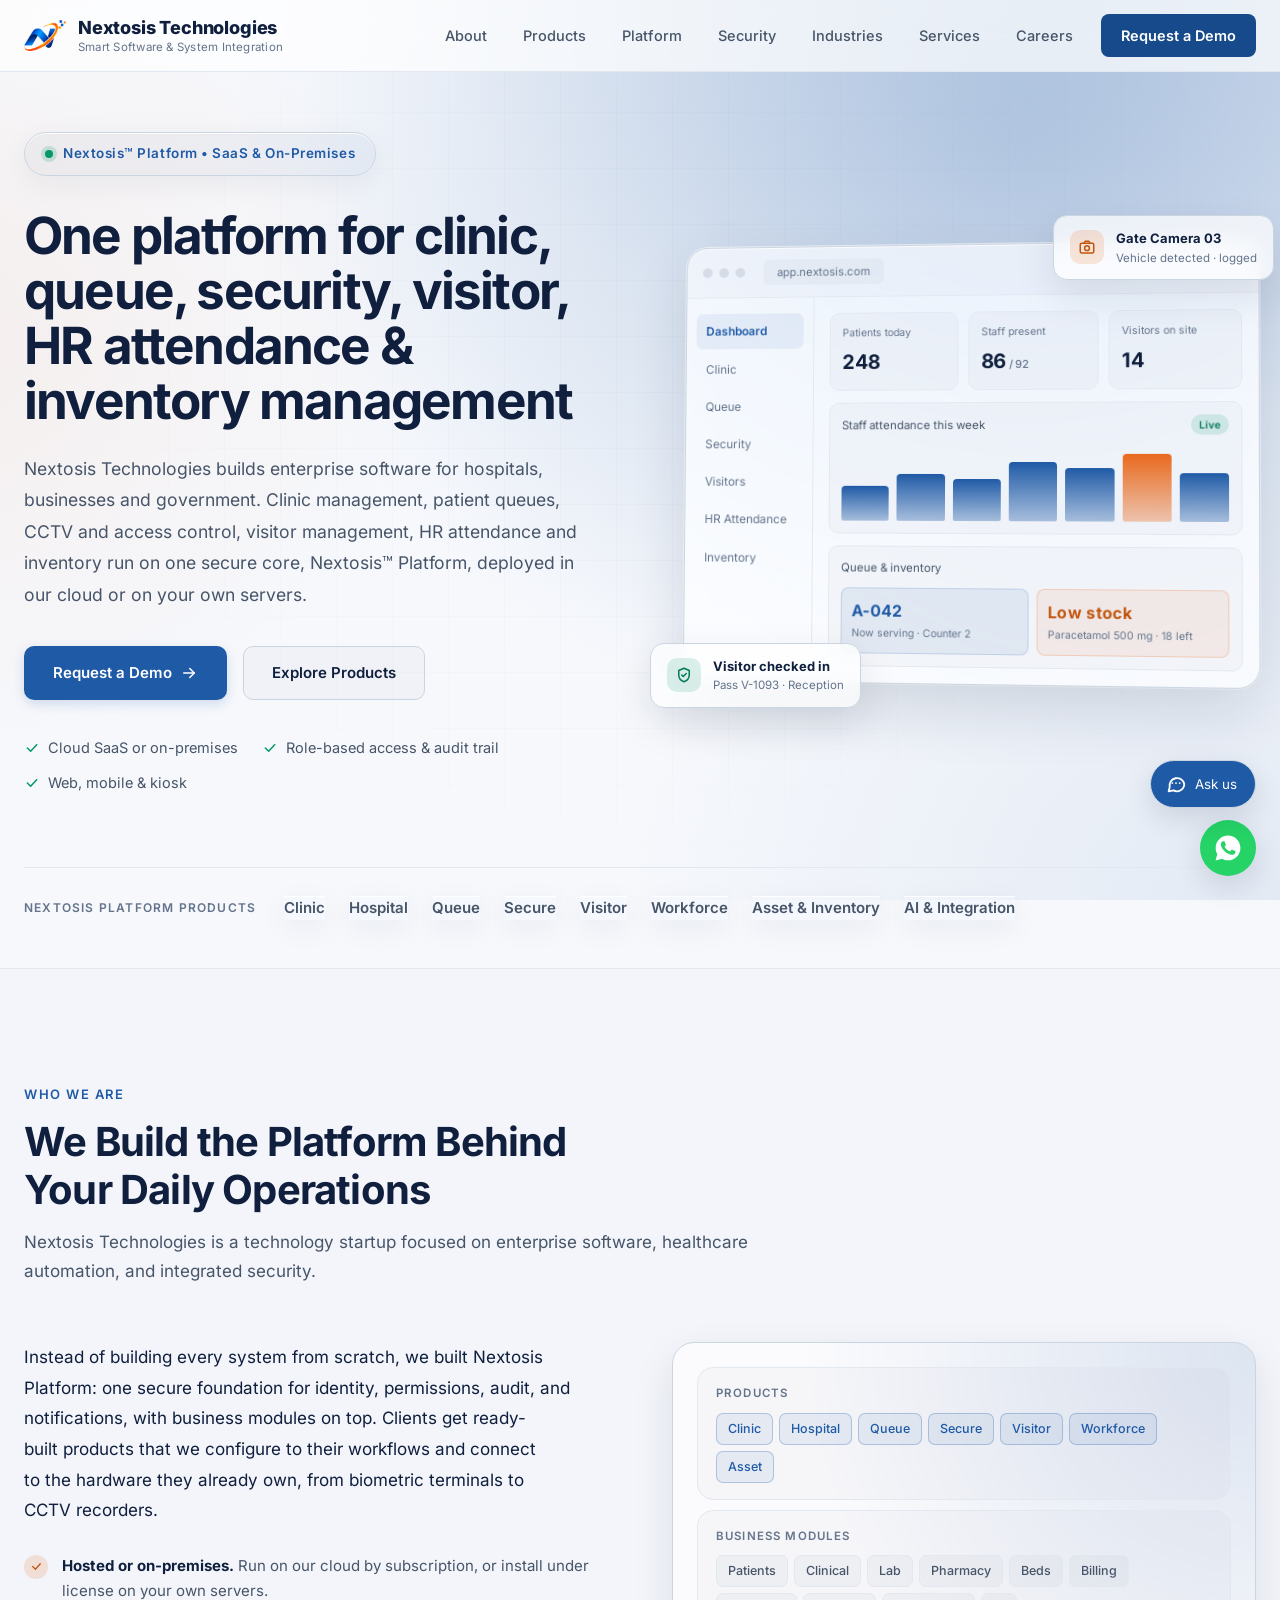
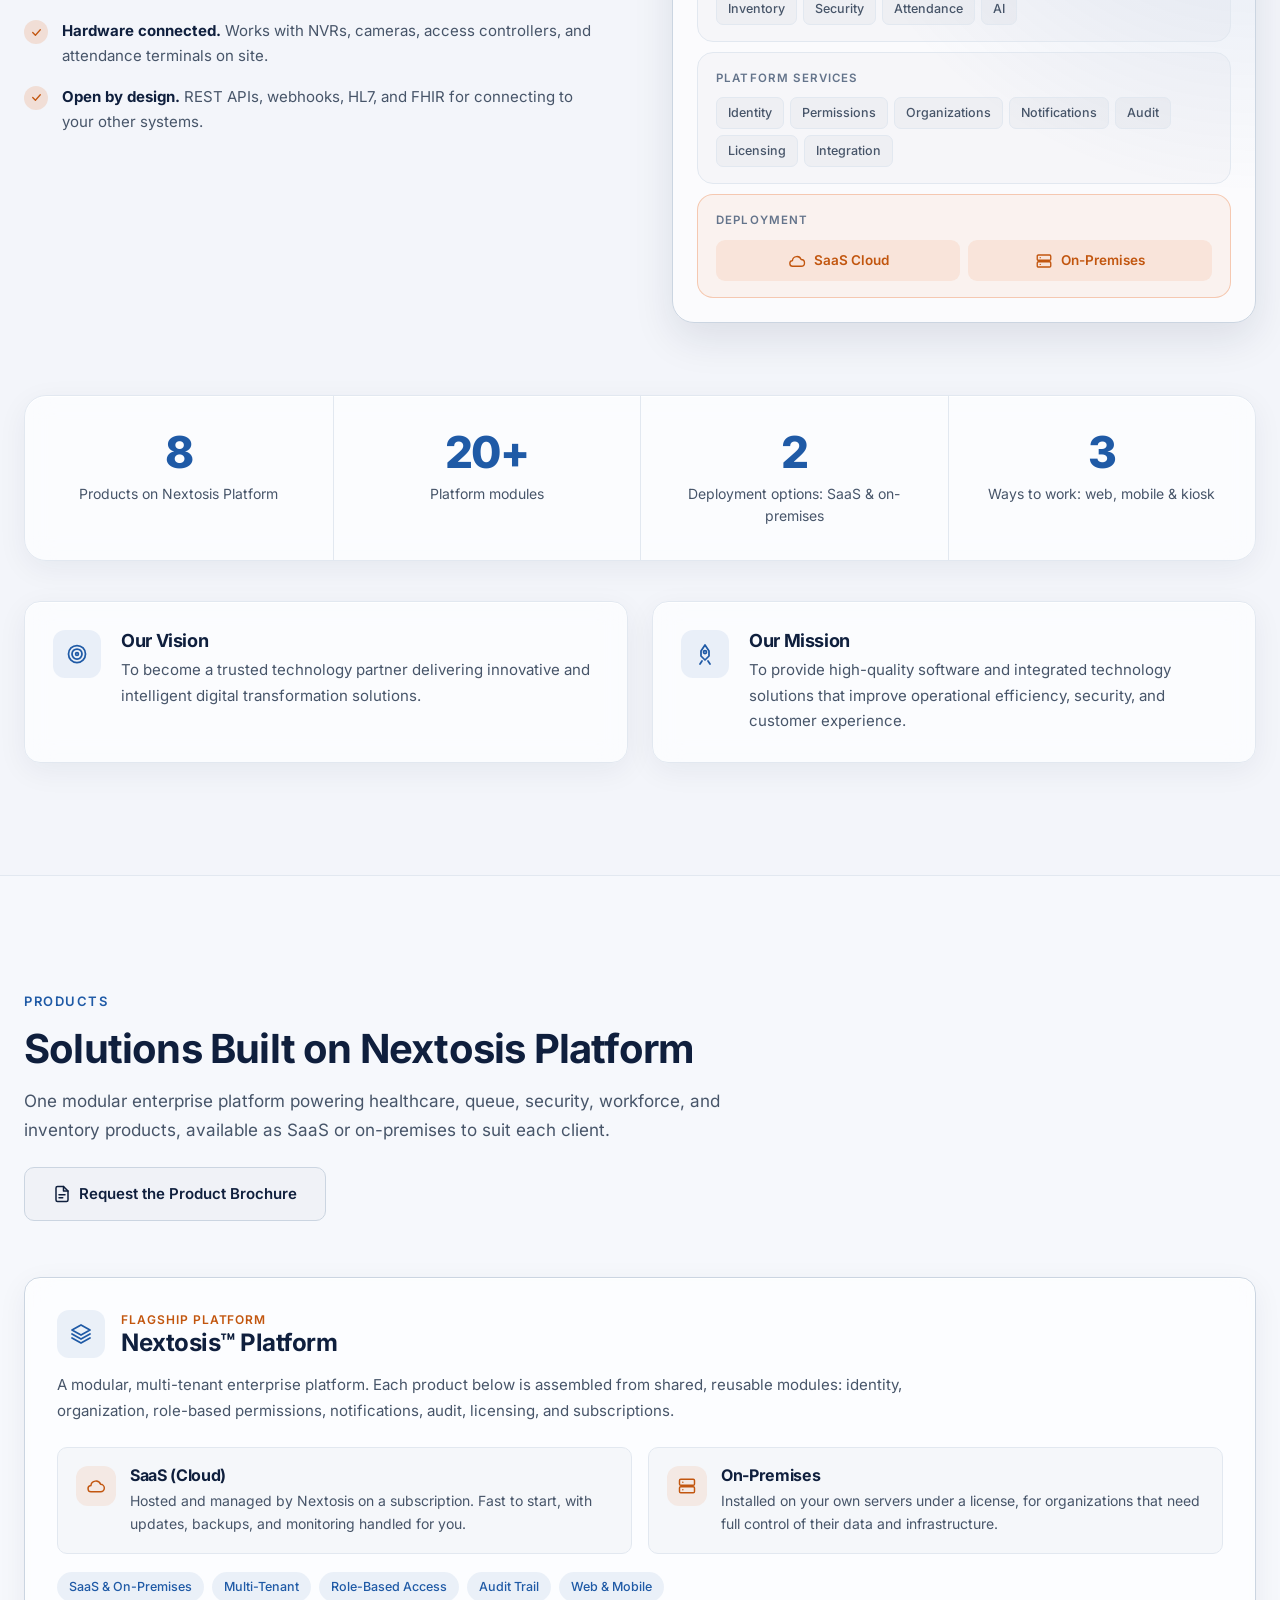
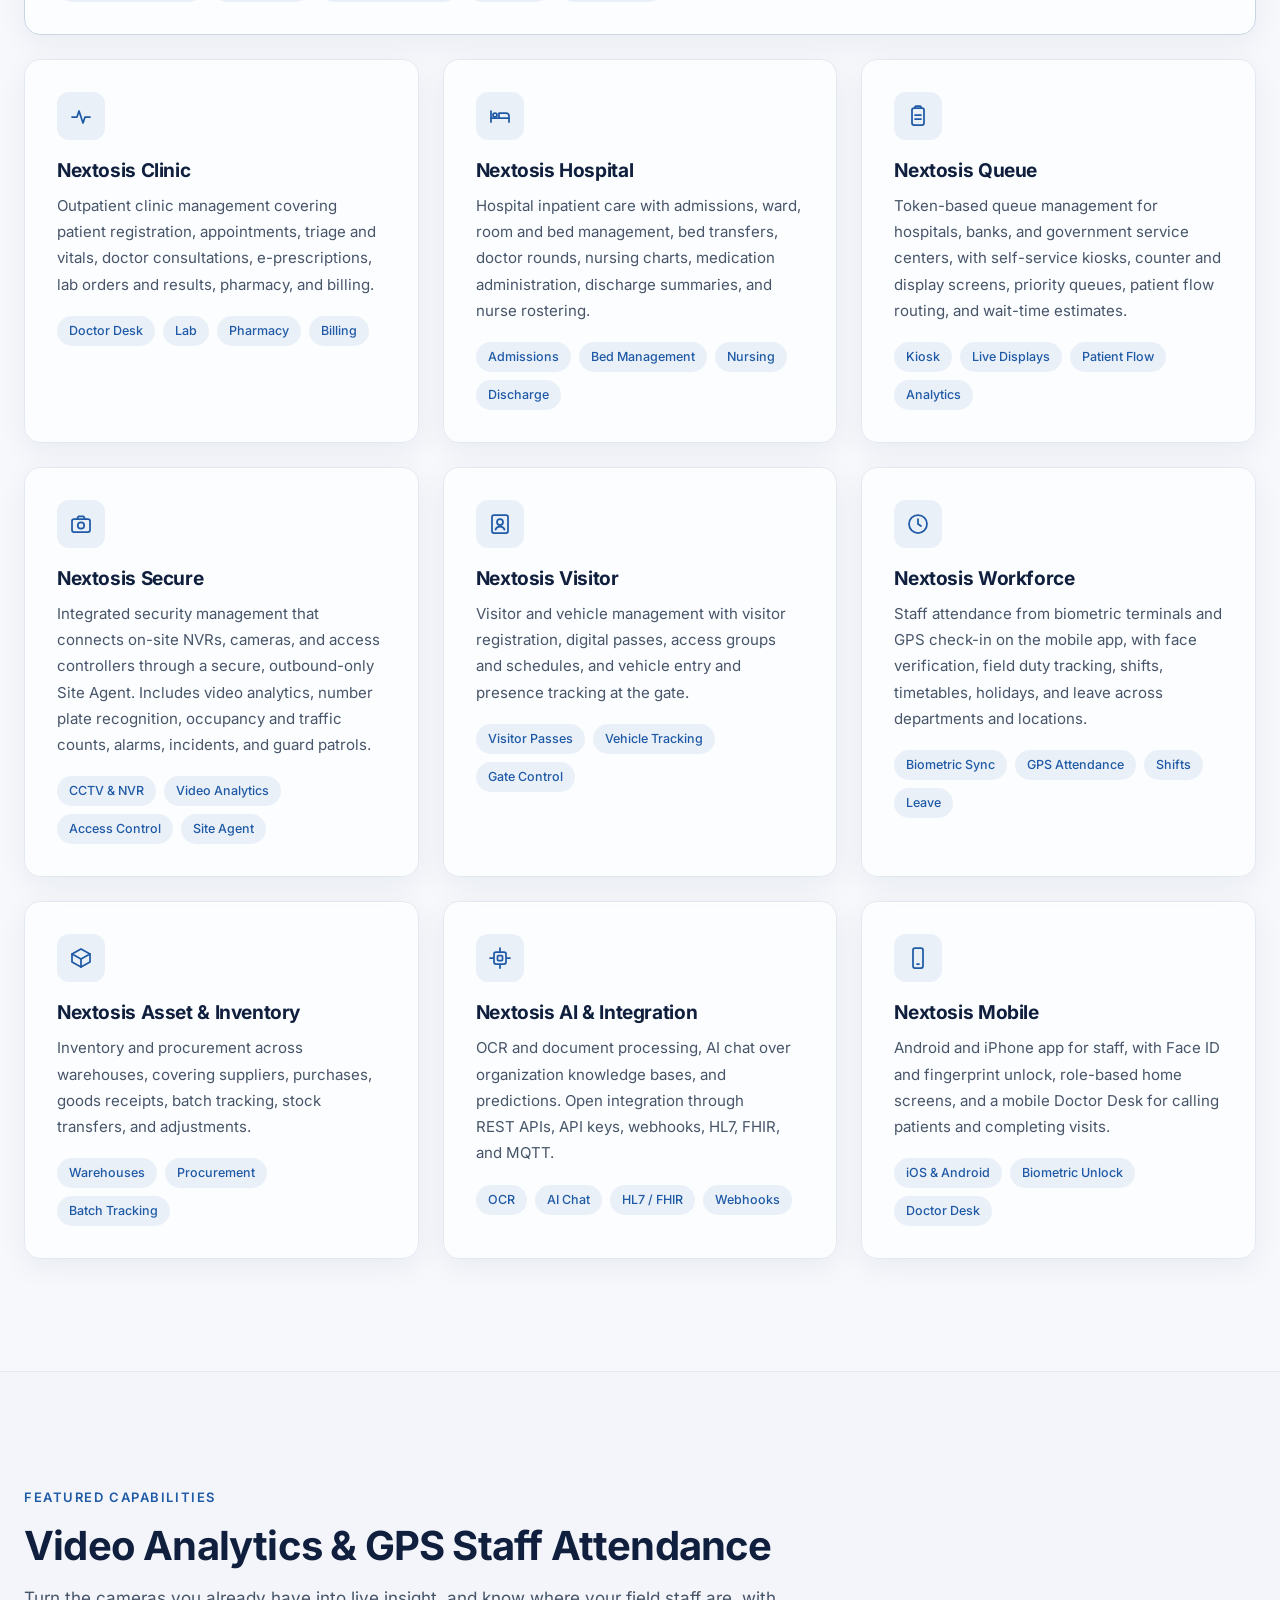
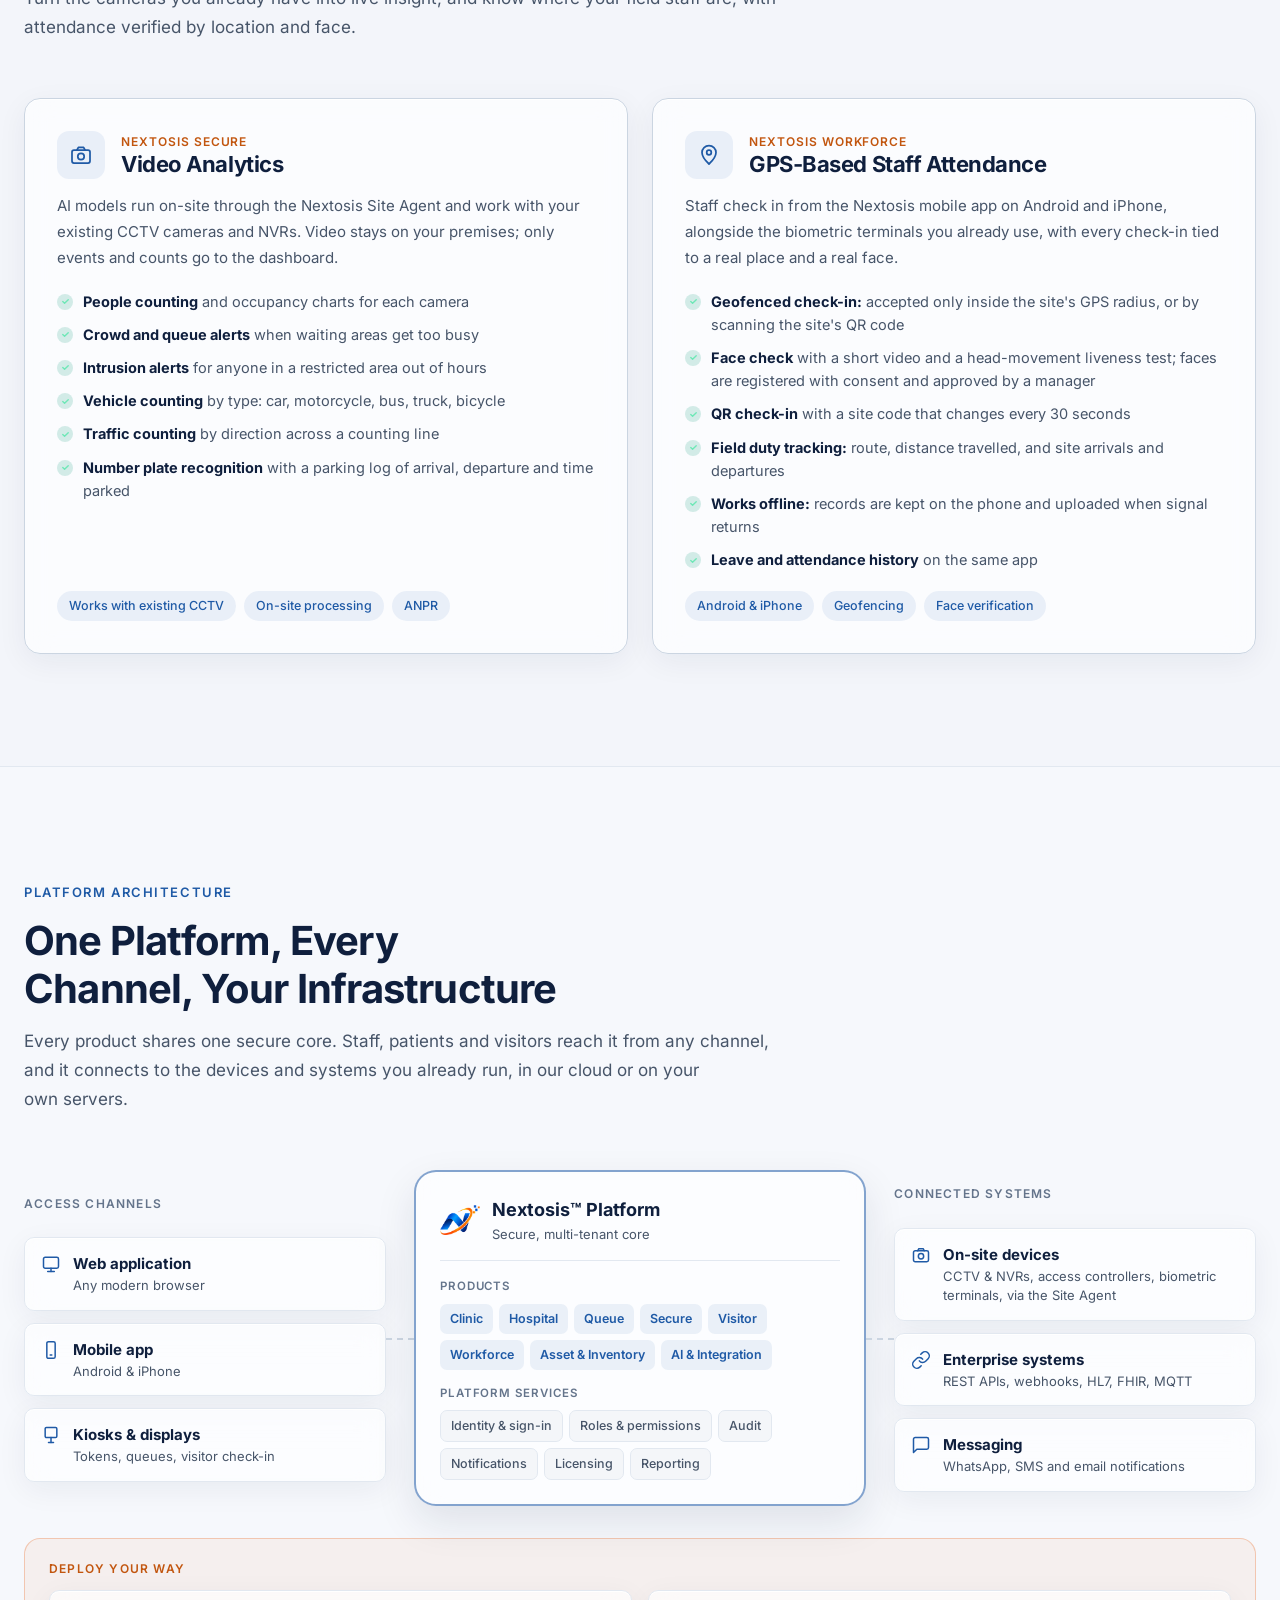
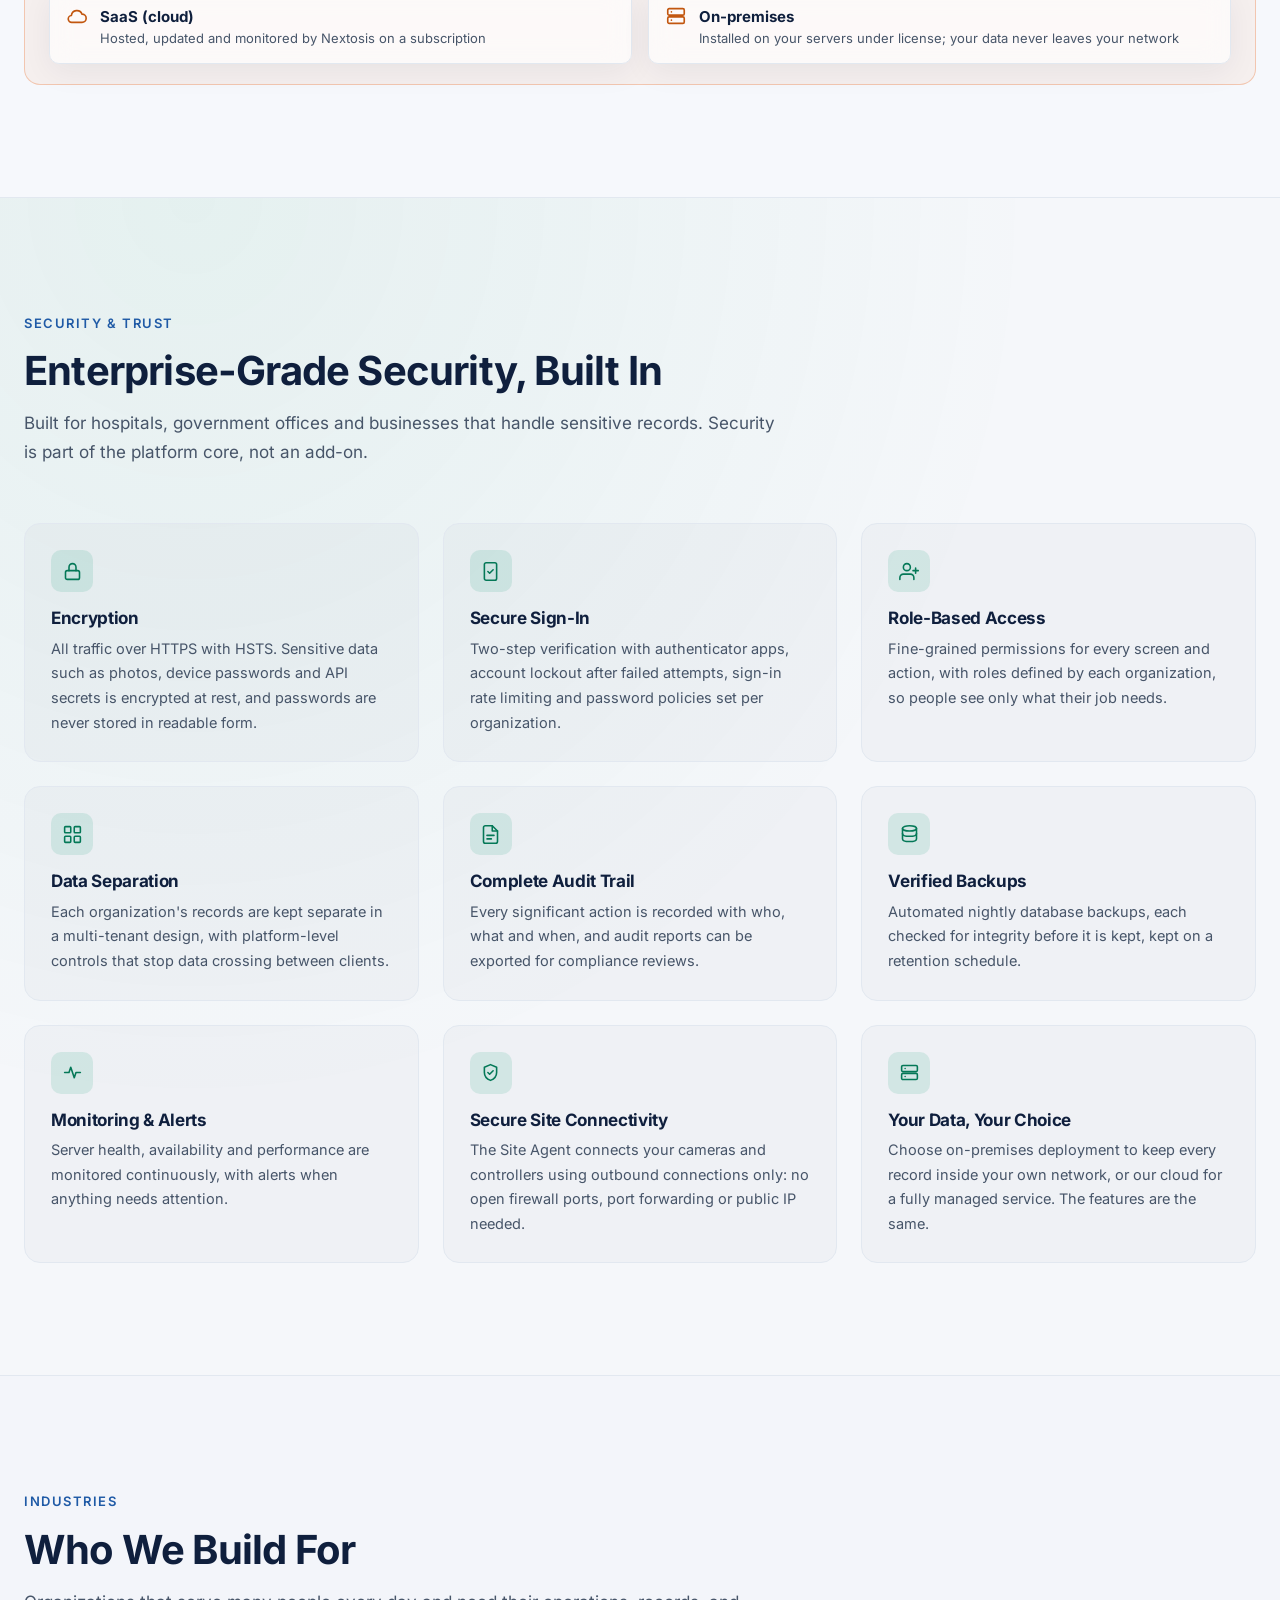
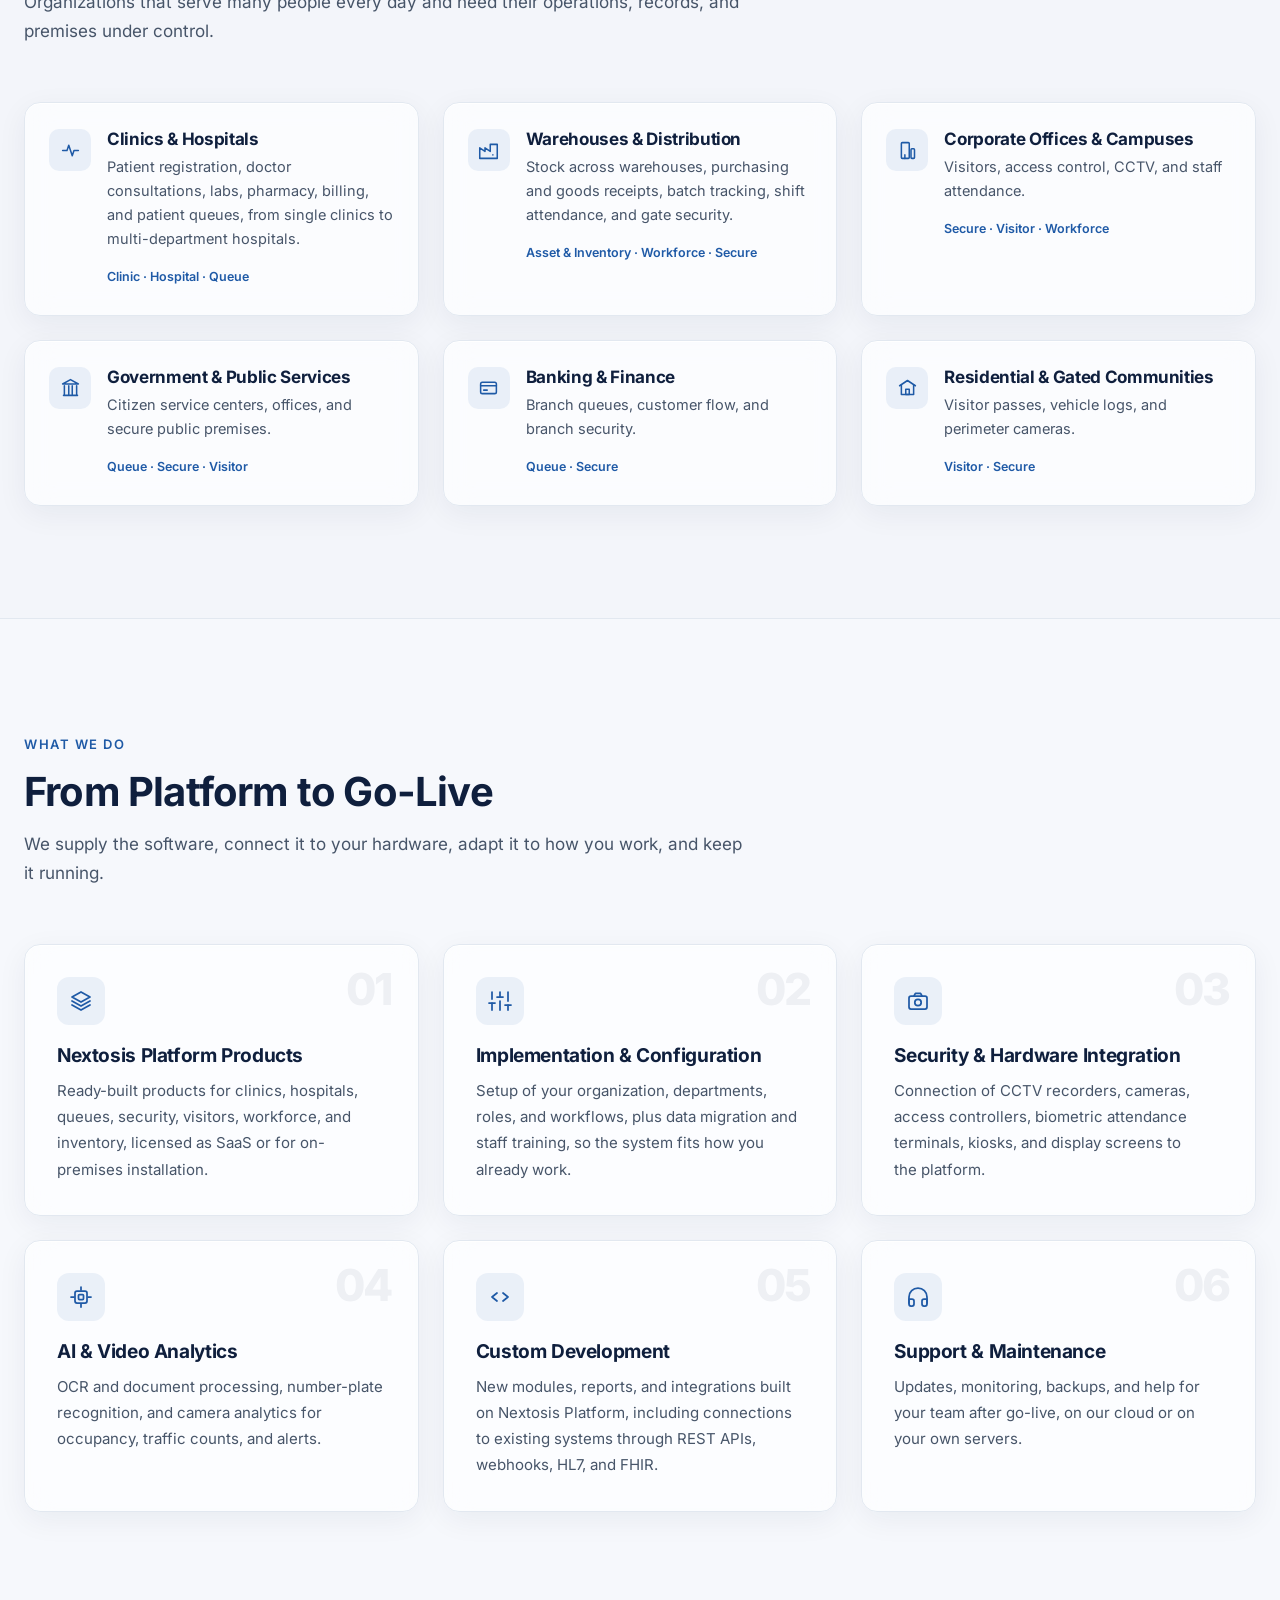
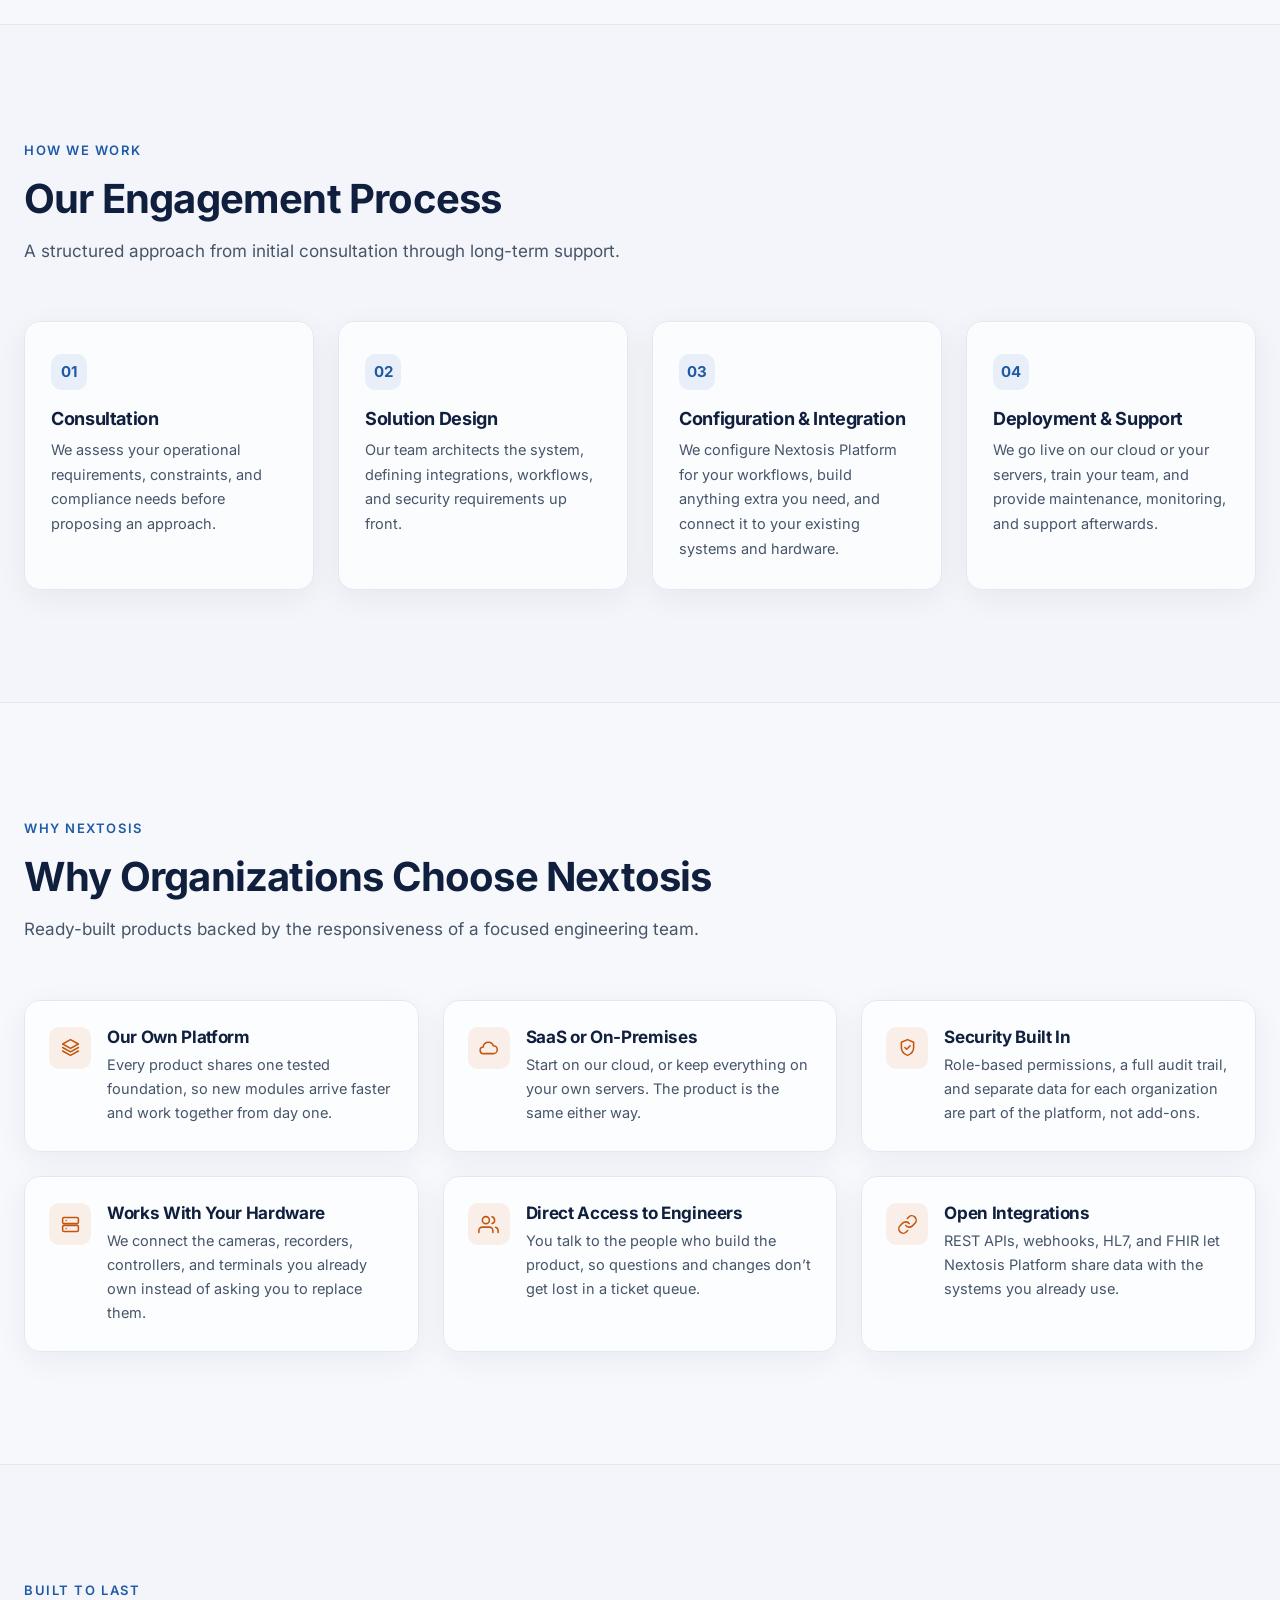
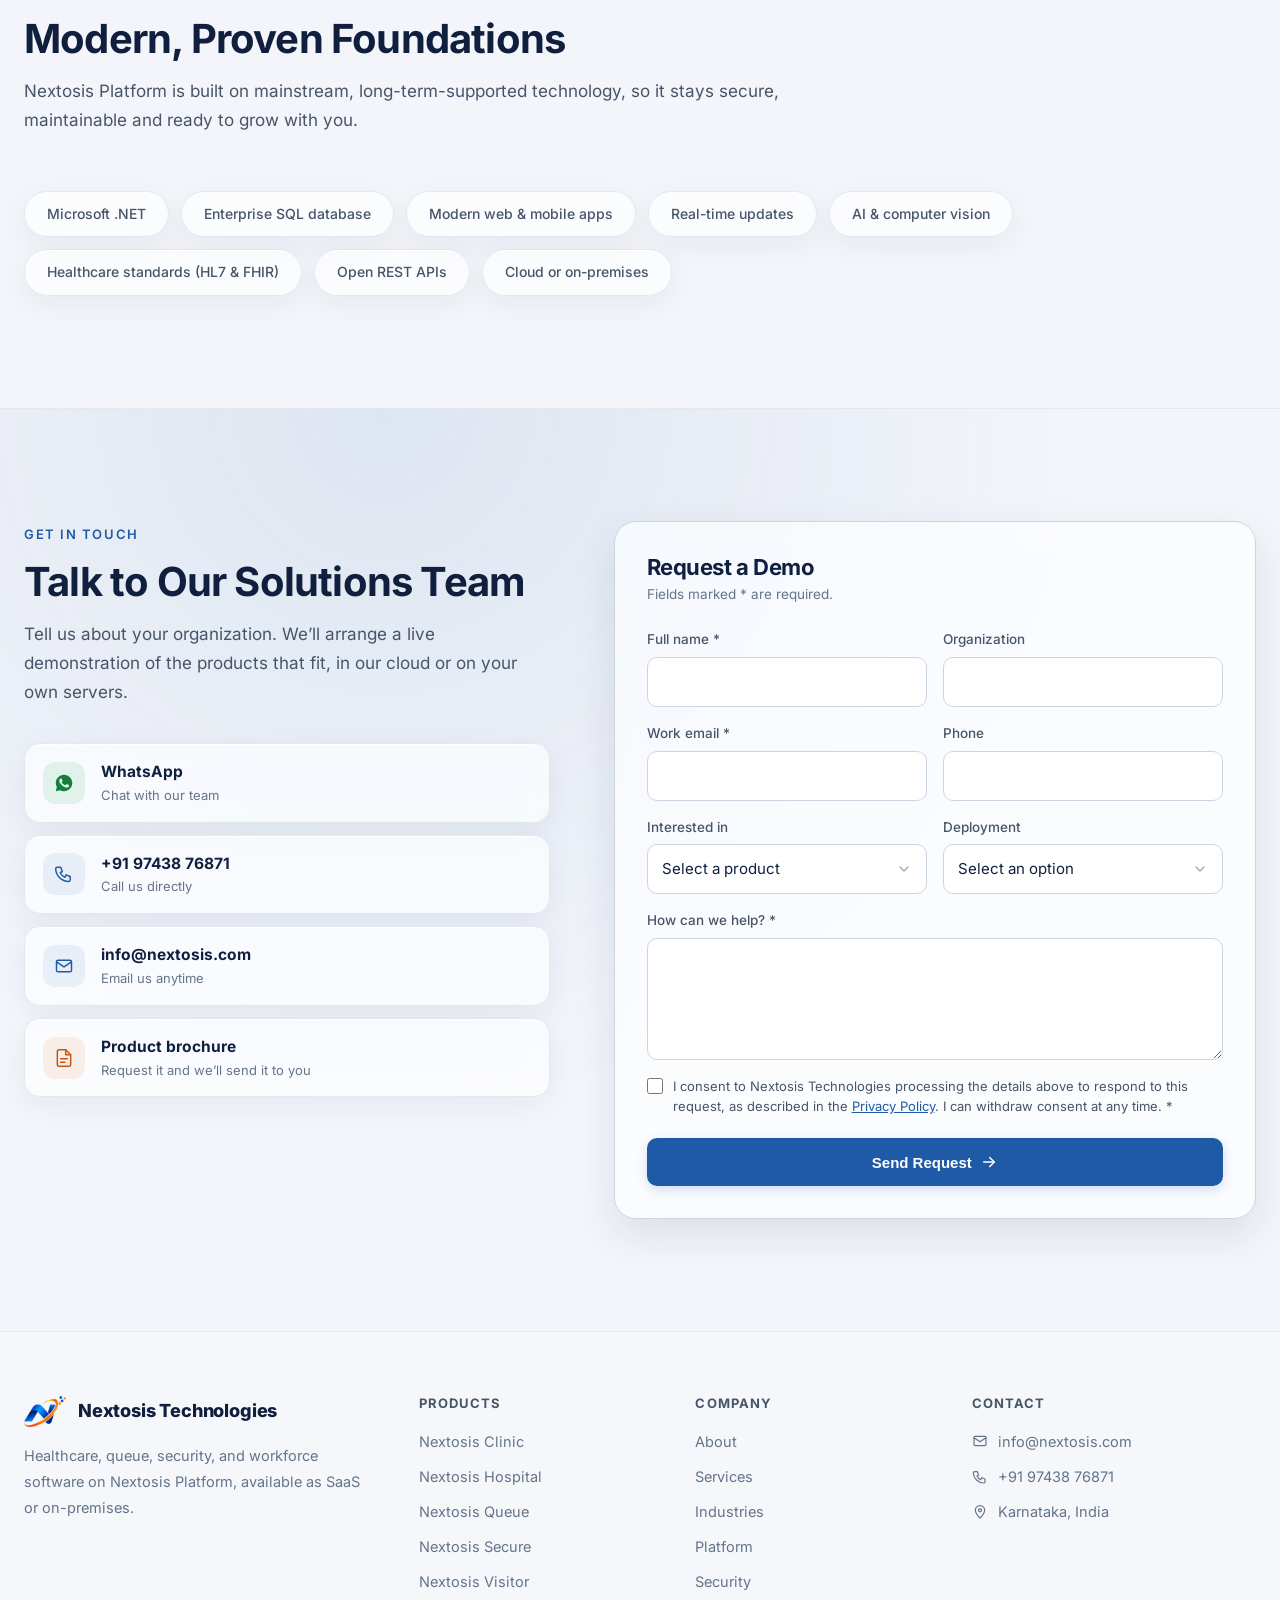
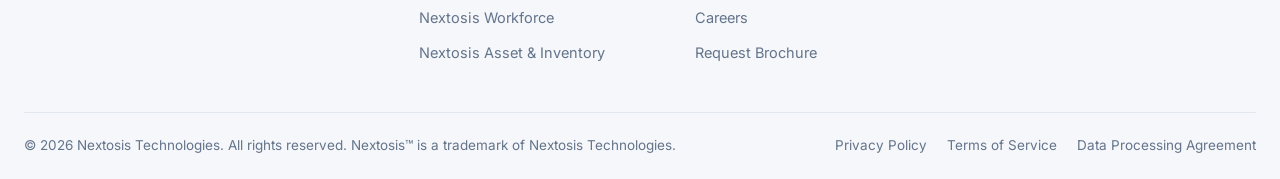
==== commit 52c00680: "Website: darker logo, and the glass look on the light theme - The logo is the app's light-background" ====
--- a/index.html
+++ b/index.html
@@ -53,7 +53,7 @@
     <nav class="navbar" aria-label="Main">
       <div class="navbar-inner">
         <a href="#top" class="brand" aria-label="Nextosis Technologies home">
-          <img src="brand-mark.png" alt="" class="brand-mark" width="42" height="34" />
+          <img src="brand-mark.png" alt="" class="brand-mark" width="42" height="31" />
           <span class="brand-text">
             <span class="brand-name">Nextosis Technologies</span>
             <span class="brand-tagline">Smart Software &amp; System Integration</span>
@@ -622,7 +622,7 @@
 
           <div class="arch-core">
             <div class="arch-core-head">
-              <img src="brand-mark.png" alt="" width="40" height="32" />
+              <img src="brand-mark.png" alt="" width="40" height="30" />
               <div><b>Nextosis&trade; Platform</b><small>Secure, multi-tenant core</small></div>
             </div>
             <div class="arch-layer">
@@ -1154,7 +1154,7 @@
         <div class="footer-grid">
           <div class="footer-col footer-brand">
             <a href="#top" class="brand" aria-label="Nextosis Technologies home">
-              <img src="brand-mark.png" alt="" class="brand-mark" width="42" height="34" />
+              <img src="brand-mark.png" alt="" class="brand-mark" width="42" height="31" />
               <span class="brand-text">
                 <span class="brand-name">Nextosis Technologies</span>
               </span>
--- a/styles.css
+++ b/styles.css
@@ -17,7 +17,8 @@
   /* Surfaces: a light, corporate page */
   --bg: #ffffff;
   --bg-soft: #f5f7fa;
-  --surface: #ffffff;
+  --surface: rgba(255, 255, 255, 0.66);
+  --glass-shadow: 0 8px 30px rgba(15, 31, 61, 0.06), inset 0 1px 0 rgba(255, 255, 255, 0.9);
   --surface-2: #f8fafc;
   --border: #e2e8f0;
   --border-strong: #cbd5e1;
@@ -66,6 +67,31 @@
 
 /* ---------- 2. Base & accessibility ---------- */
 
+/* Glass: frosted, see-through surfaces over the page's soft tint. */
+.card,
+.stats-band,
+.vm-item,
+.industry-card,
+.why-item,
+.process-step,
+.project-featured,
+.tech-strip span,
+.apply-card,
+.contact-methods a,
+.contact-form,
+.spotlight-card,
+.arch-item,
+.arch-core,
+.arch-deploy-grid > div,
+.hero-products li,
+.mock-window,
+.float-card,
+.badge {
+  -webkit-backdrop-filter: blur(14px) saturate(160%);
+  backdrop-filter: blur(14px) saturate(160%);
+  box-shadow: var(--glass-shadow);
+}
+
 *,
 *::before,
 *::after {
@@ -80,7 +106,12 @@
 }
 
 body {
-  background: var(--bg);
+  background:
+    radial-gradient(1200px 800px at 88% -8%, rgba(31, 90, 166, 0.13), transparent 60%),
+    radial-gradient(900px 700px at -8% 38%, rgba(232, 105, 30, 0.07), transparent 60%),
+    radial-gradient(1100px 800px at 100% 100%, rgba(31, 90, 166, 0.09), transparent 60%),
+    #f6f8fc;
+  background-attachment: fixed;
   color: var(--text);
   font-family: "Inter", "Segoe UI", system-ui, sans-serif;
   font-size: 16px;
@@ -162,7 +193,7 @@
 }
 
 .section-alt {
-  background: var(--bg-soft);
+  background: rgba(241, 245, 250, 0.55);
 }
 
 .eyebrow {
@@ -248,7 +279,7 @@
   width: 100%;
   z-index: 1000;
   padding: 14px var(--gutter);
-  background: rgba(255, 255, 255, 0.92);
+  background: rgba(255, 255, 255, 0.7);
   -webkit-backdrop-filter: blur(16px);
   backdrop-filter: blur(16px);
   border-bottom: 1px solid var(--border);
@@ -256,7 +287,7 @@
 }
 
 .navbar.is-scrolled {
-  background: rgba(255, 255, 255, 0.97);
+  background: rgba(255, 255, 255, 0.85);
   box-shadow: 0 8px 24px rgba(15, 31, 61, 0.098);
 }
 
@@ -370,7 +401,9 @@
   justify-content: center;
   padding: 132px var(--gutter) 48px;
   overflow: hidden;
-  background: linear-gradient(180deg, #f3f6fb 0%, #ffffff 85%);
+  background:
+    radial-gradient(ellipse at 78% 18%, rgba(31, 90, 166, 0.16), transparent 55%),
+    radial-gradient(ellipse at 8% 85%, rgba(232, 105, 30, 0.09), transparent 50%);
 }
 
 .hero-grid-bg {
@@ -478,8 +511,8 @@
   overflow: hidden;
   border: 1px solid var(--border-strong);
   border-radius: var(--radius-lg);
-  background: #ffffff;
-  box-shadow: 0 24px 60px rgba(15, 31, 61, 0.12), 0 0 0 1px rgba(15, 31, 61, 0.04);
+  background: rgba(255, 255, 255, 0.72);
+  box-shadow: 0 24px 60px rgba(15, 31, 61, 0.12), 0 0 0 1px rgba(255, 255, 255, 0.6), inset 0 1px 0 rgba(255, 255, 255, 0.9);
   transform: perspective(1600px) rotateY(-6deg) rotateX(2deg);
 }
 
@@ -659,7 +692,7 @@
   padding: 12px 16px;
   border: 1px solid var(--border-strong);
   border-radius: 14px;
-  background: #ffffff;
+  background: rgba(255, 255, 255, 0.72);
   box-shadow: var(--shadow-lg);
   -webkit-backdrop-filter: blur(10px);
   backdrop-filter: blur(10px);
@@ -1249,7 +1282,7 @@
   border-top: 1px solid var(--border);
   background:
     radial-gradient(circle at 30% 0%, rgba(31, 90, 166, 0.1), transparent 55%),
-    linear-gradient(180deg, #f5f7fa, #f5f7fa);
+    rgba(241, 245, 250, 0.55);
 }
 
 .contact-banner .section-heading {
@@ -1367,7 +1400,7 @@
   border-bottom: 1px solid var(--border);
   background:
     radial-gradient(circle at 82% 0%, rgba(31, 90, 166, 0.08), transparent 45%),
-    linear-gradient(180deg, #f3f6fb 0%, #ffffff 100%);
+    radial-gradient(ellipse at 80% 10%, rgba(31, 90, 166, 0.14), transparent 55%);
 }
 
 .page-hero h1 {
@@ -2086,7 +2119,7 @@
 .hero {
   background:
     radial-gradient(ellipse at 80% 15%, rgba(31, 90, 166, 0.16), transparent 50%),
-    linear-gradient(180deg, #f3f6fb 0%, #ffffff 100%);
+    radial-gradient(ellipse at 80% 10%, rgba(31, 90, 166, 0.14), transparent 55%);
 }
 
 .hero-grid-bg {
@@ -2389,7 +2422,7 @@
 .security-band {
   background:
     radial-gradient(ellipse at 15% 0%, rgba(31, 90, 166, 0.14), transparent 55%),
-    linear-gradient(180deg, #f5f7fa, #f5f7fa);
+    rgba(241, 245, 250, 0.55);
 }
 
 .sec-item {
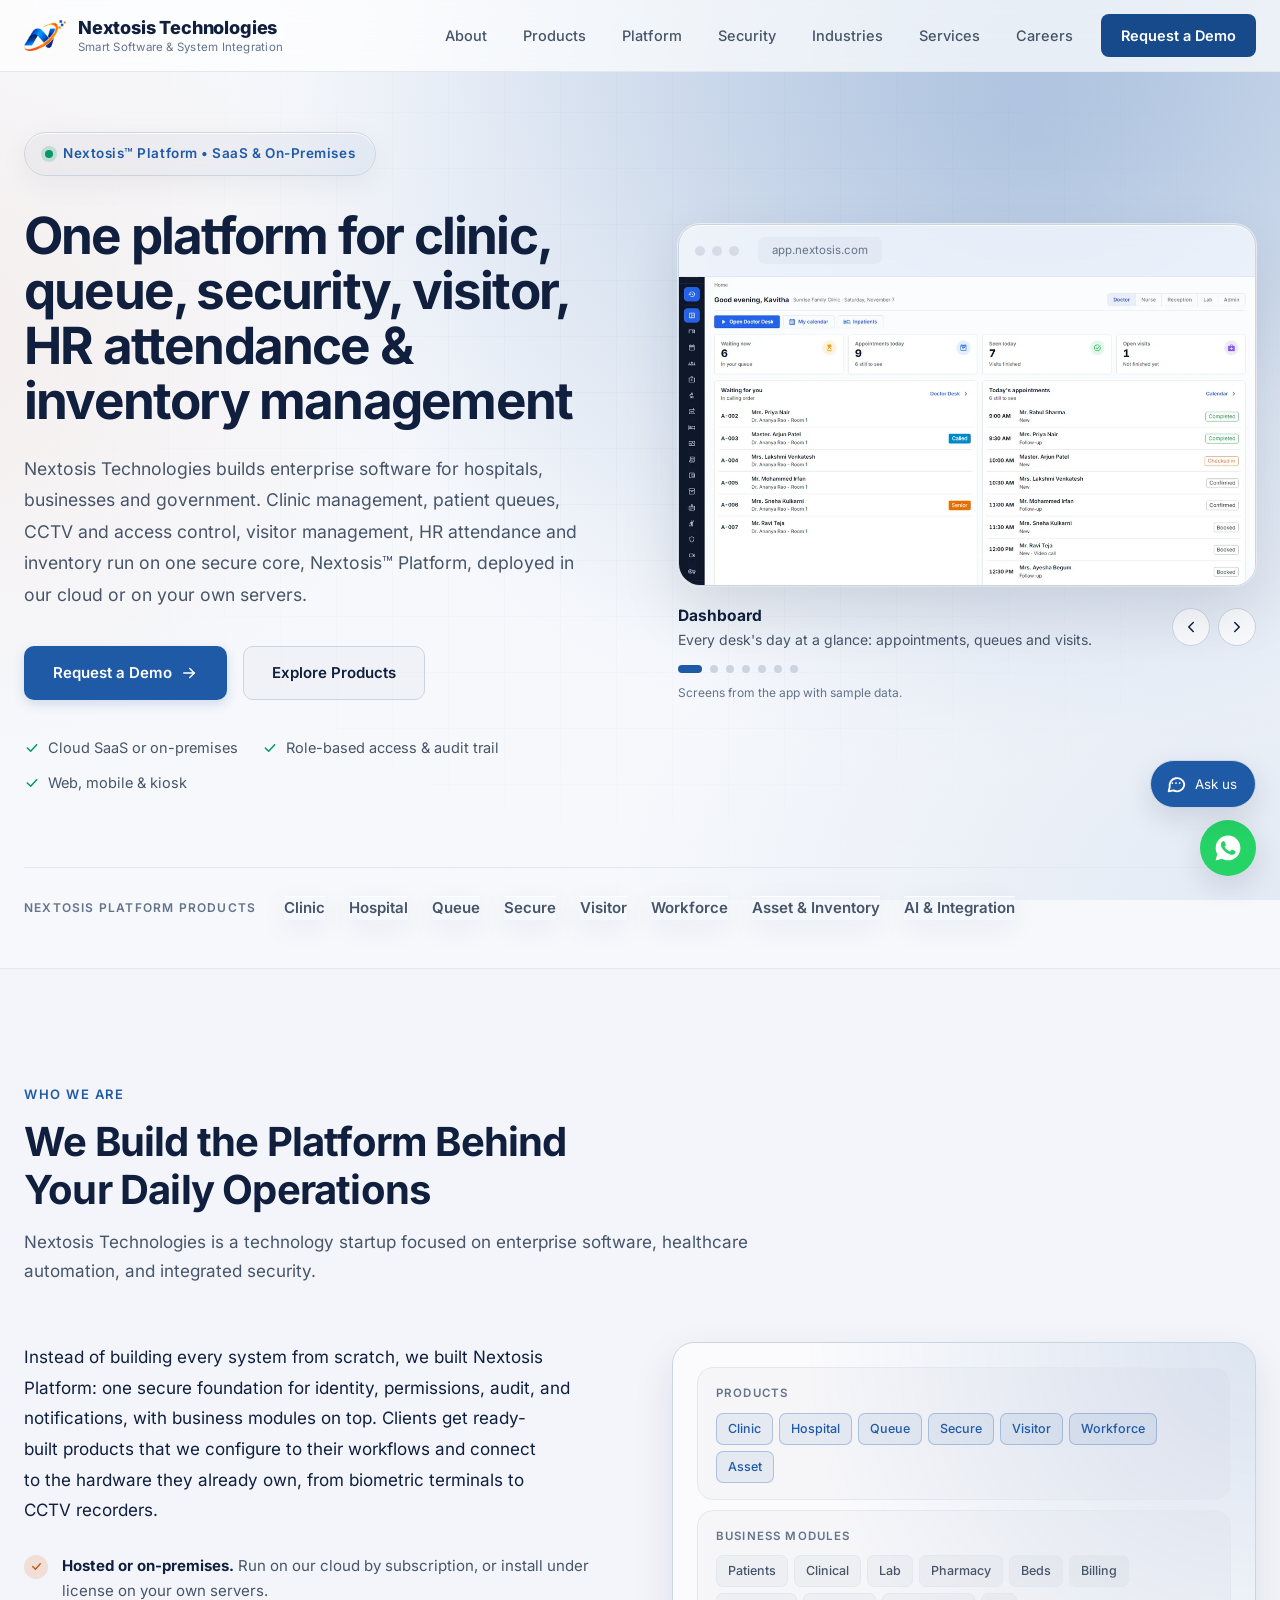
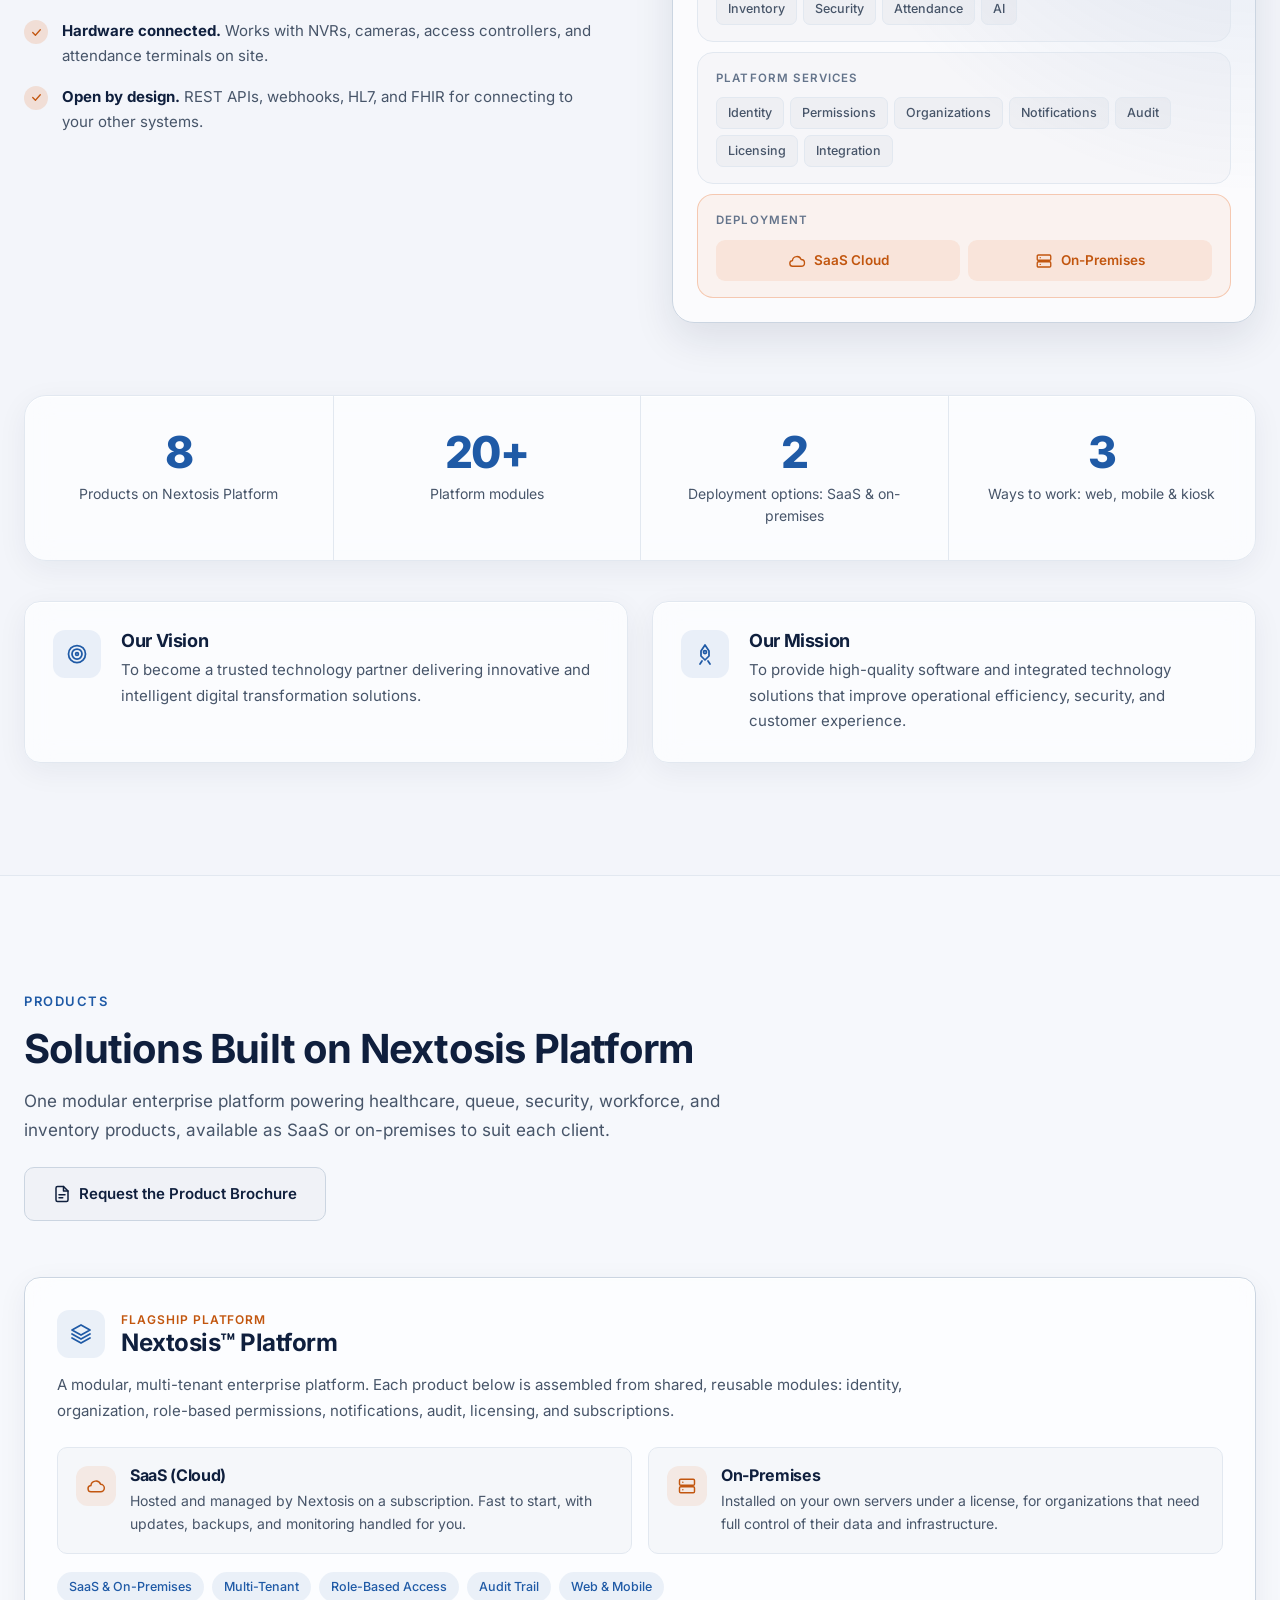
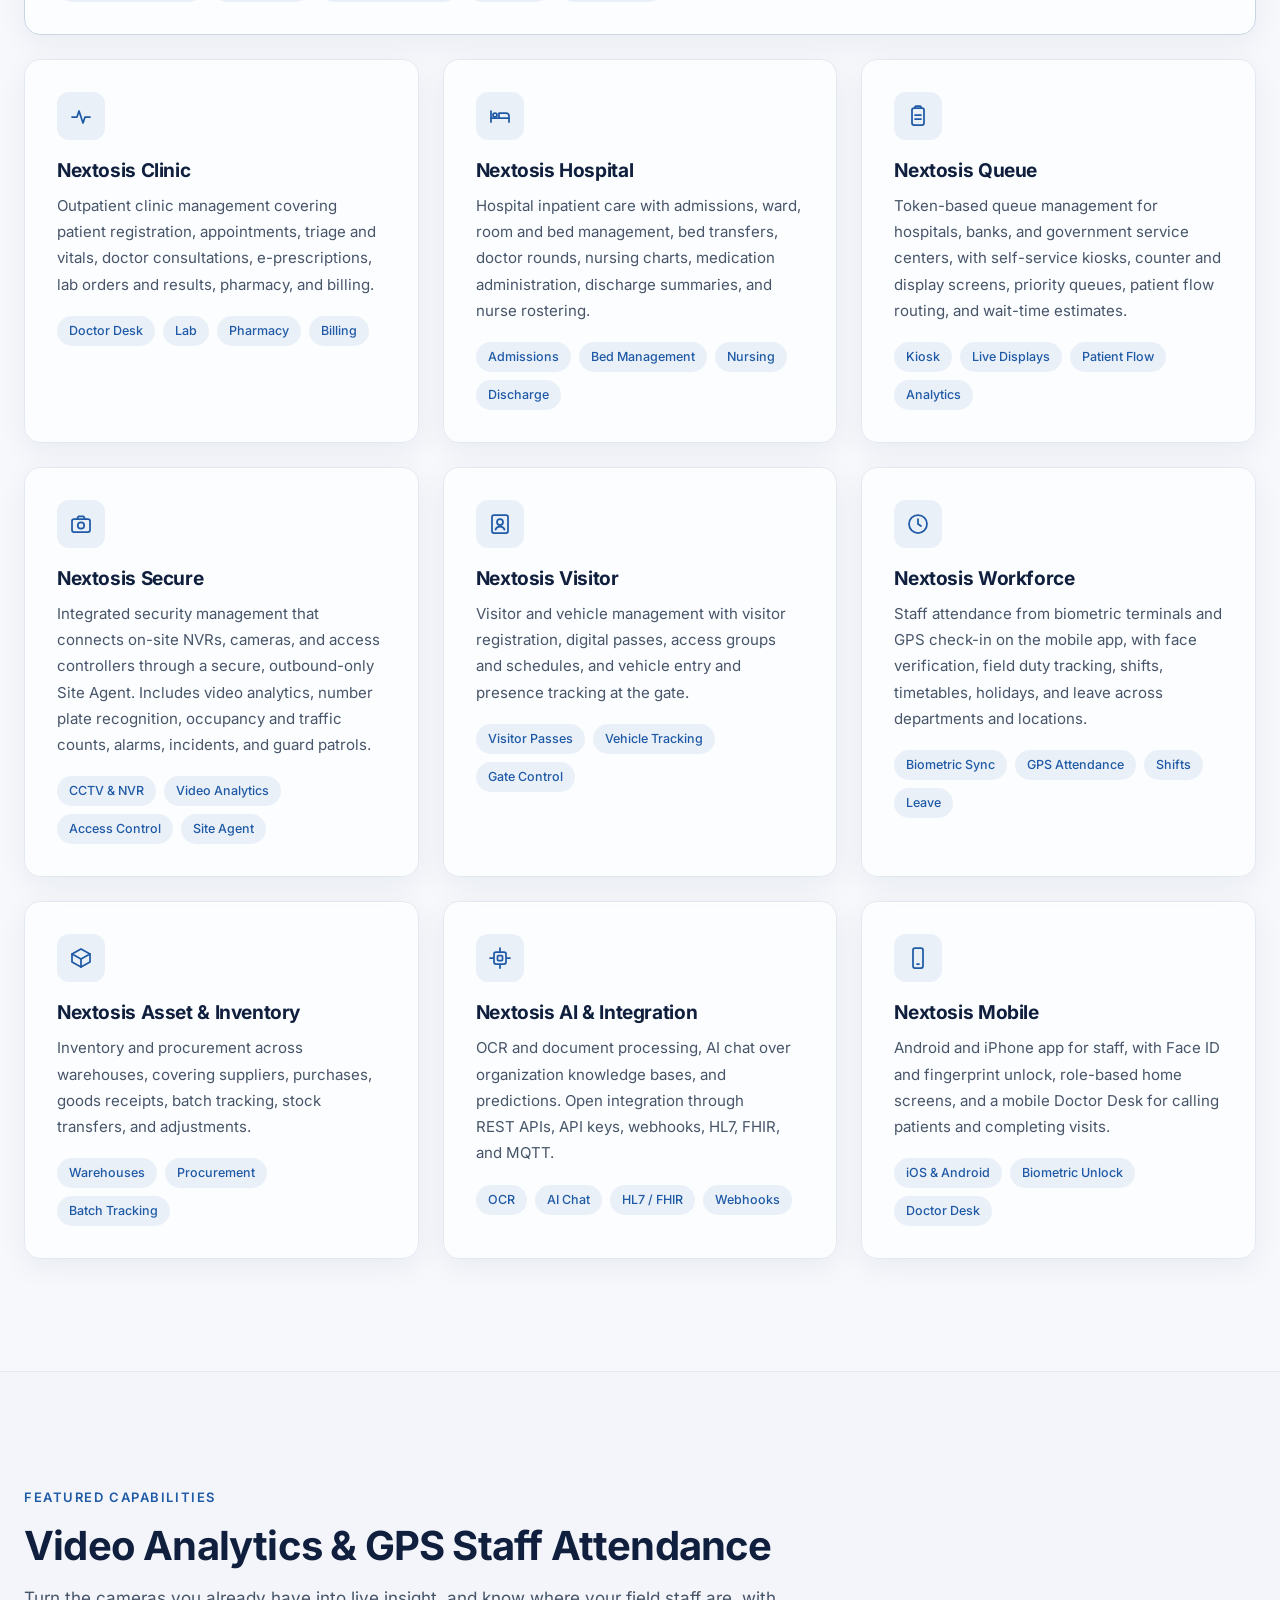
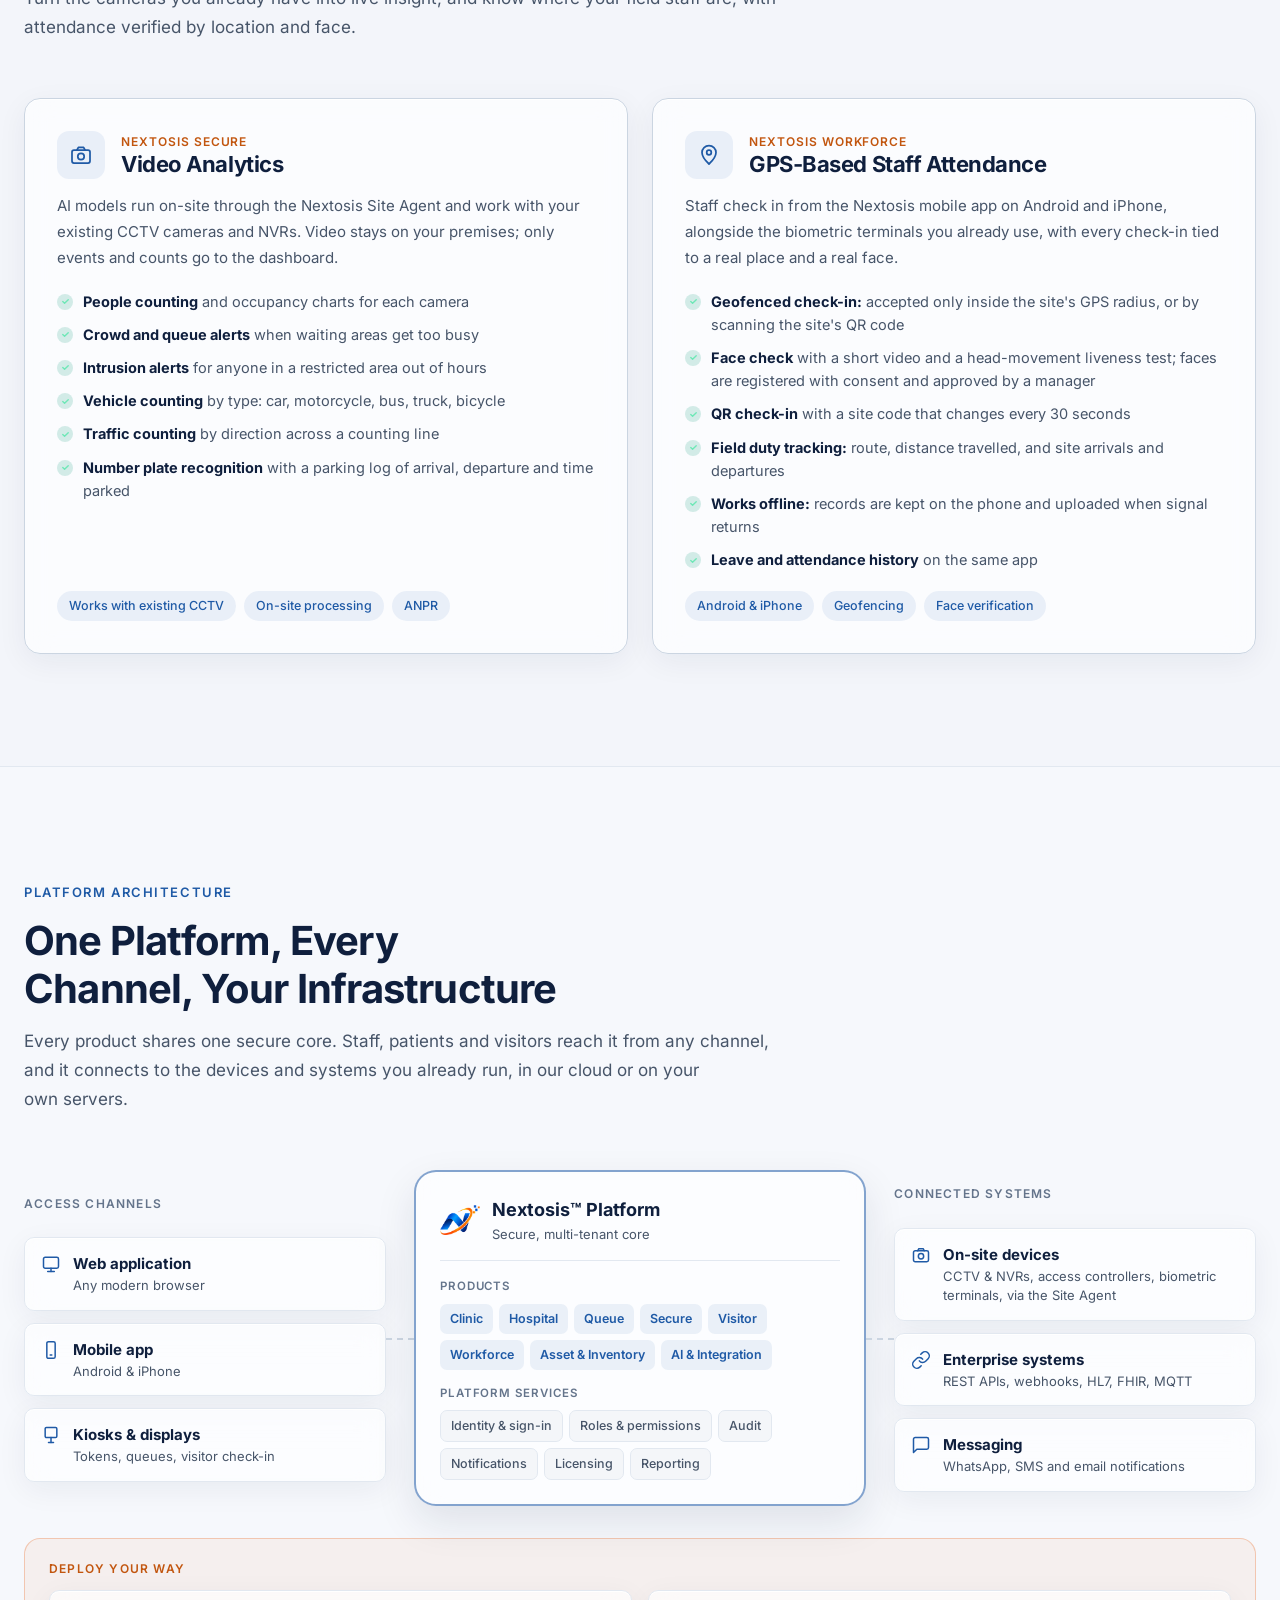
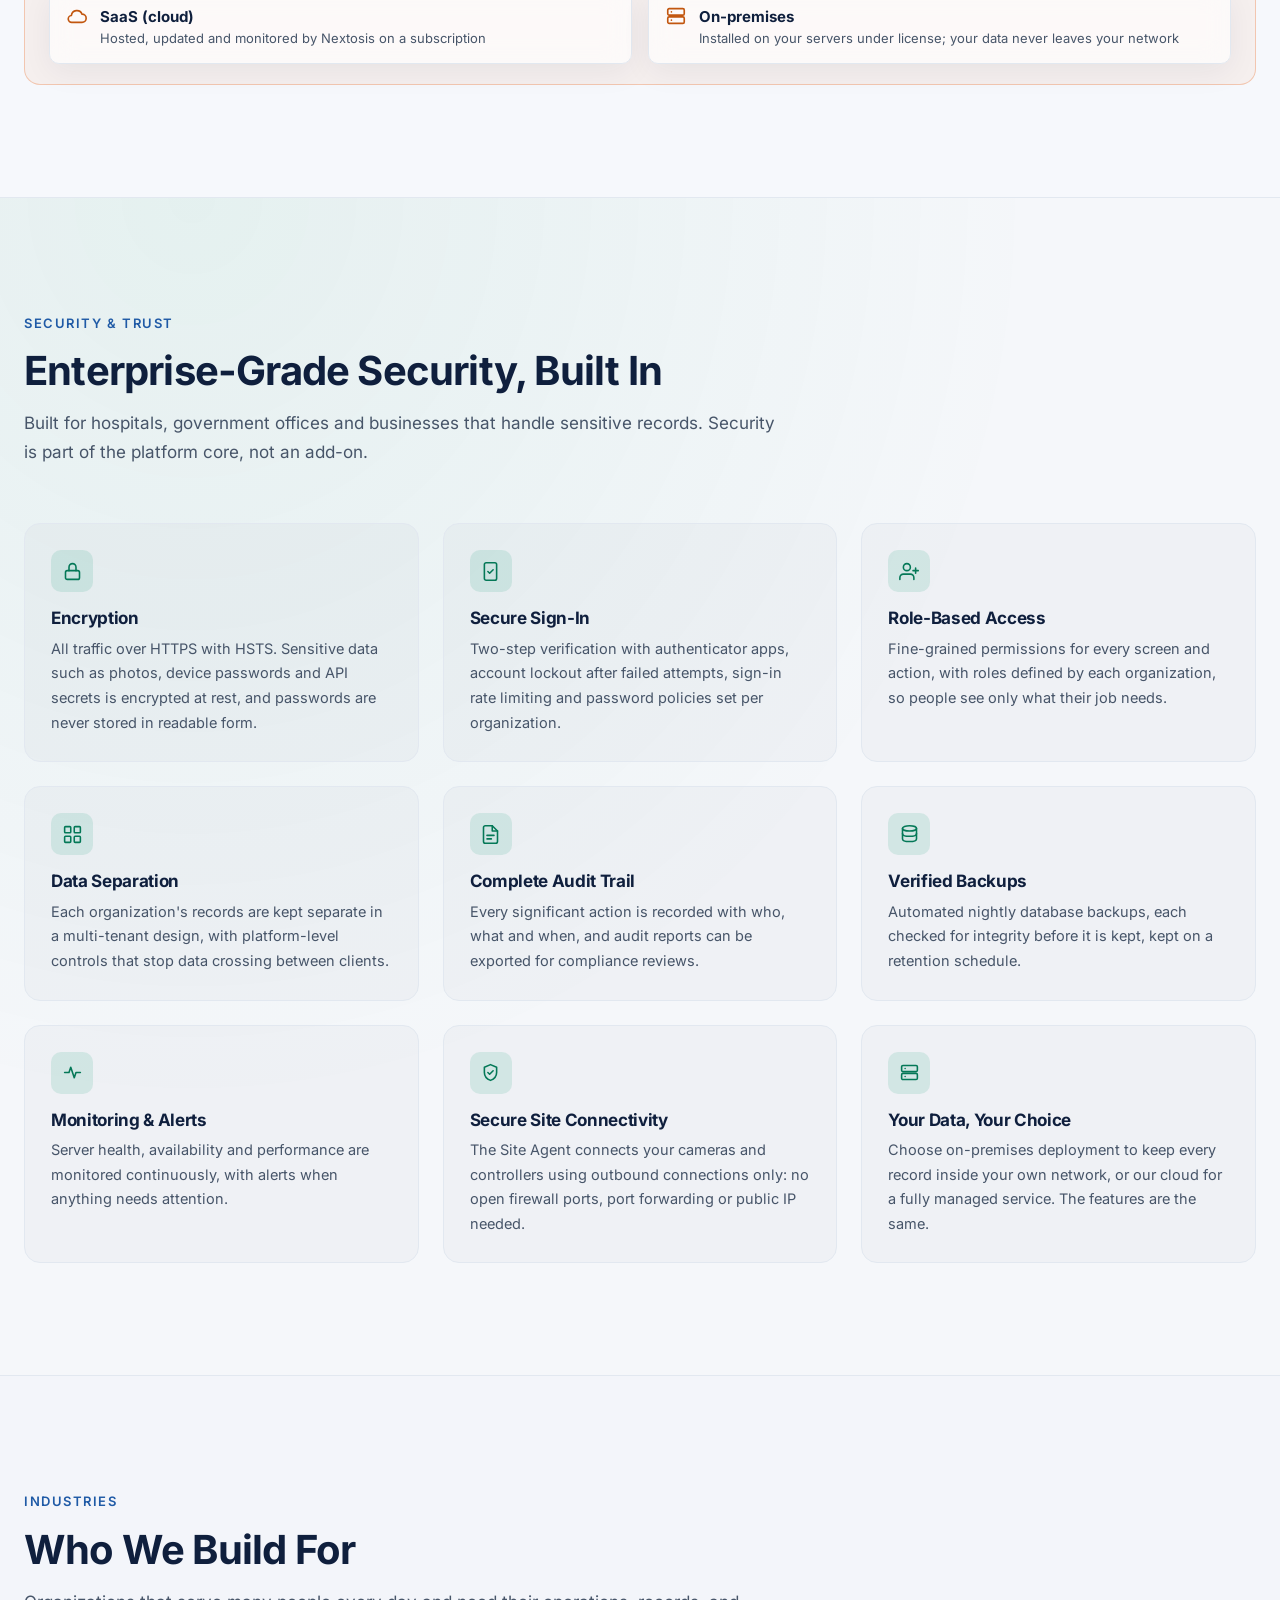
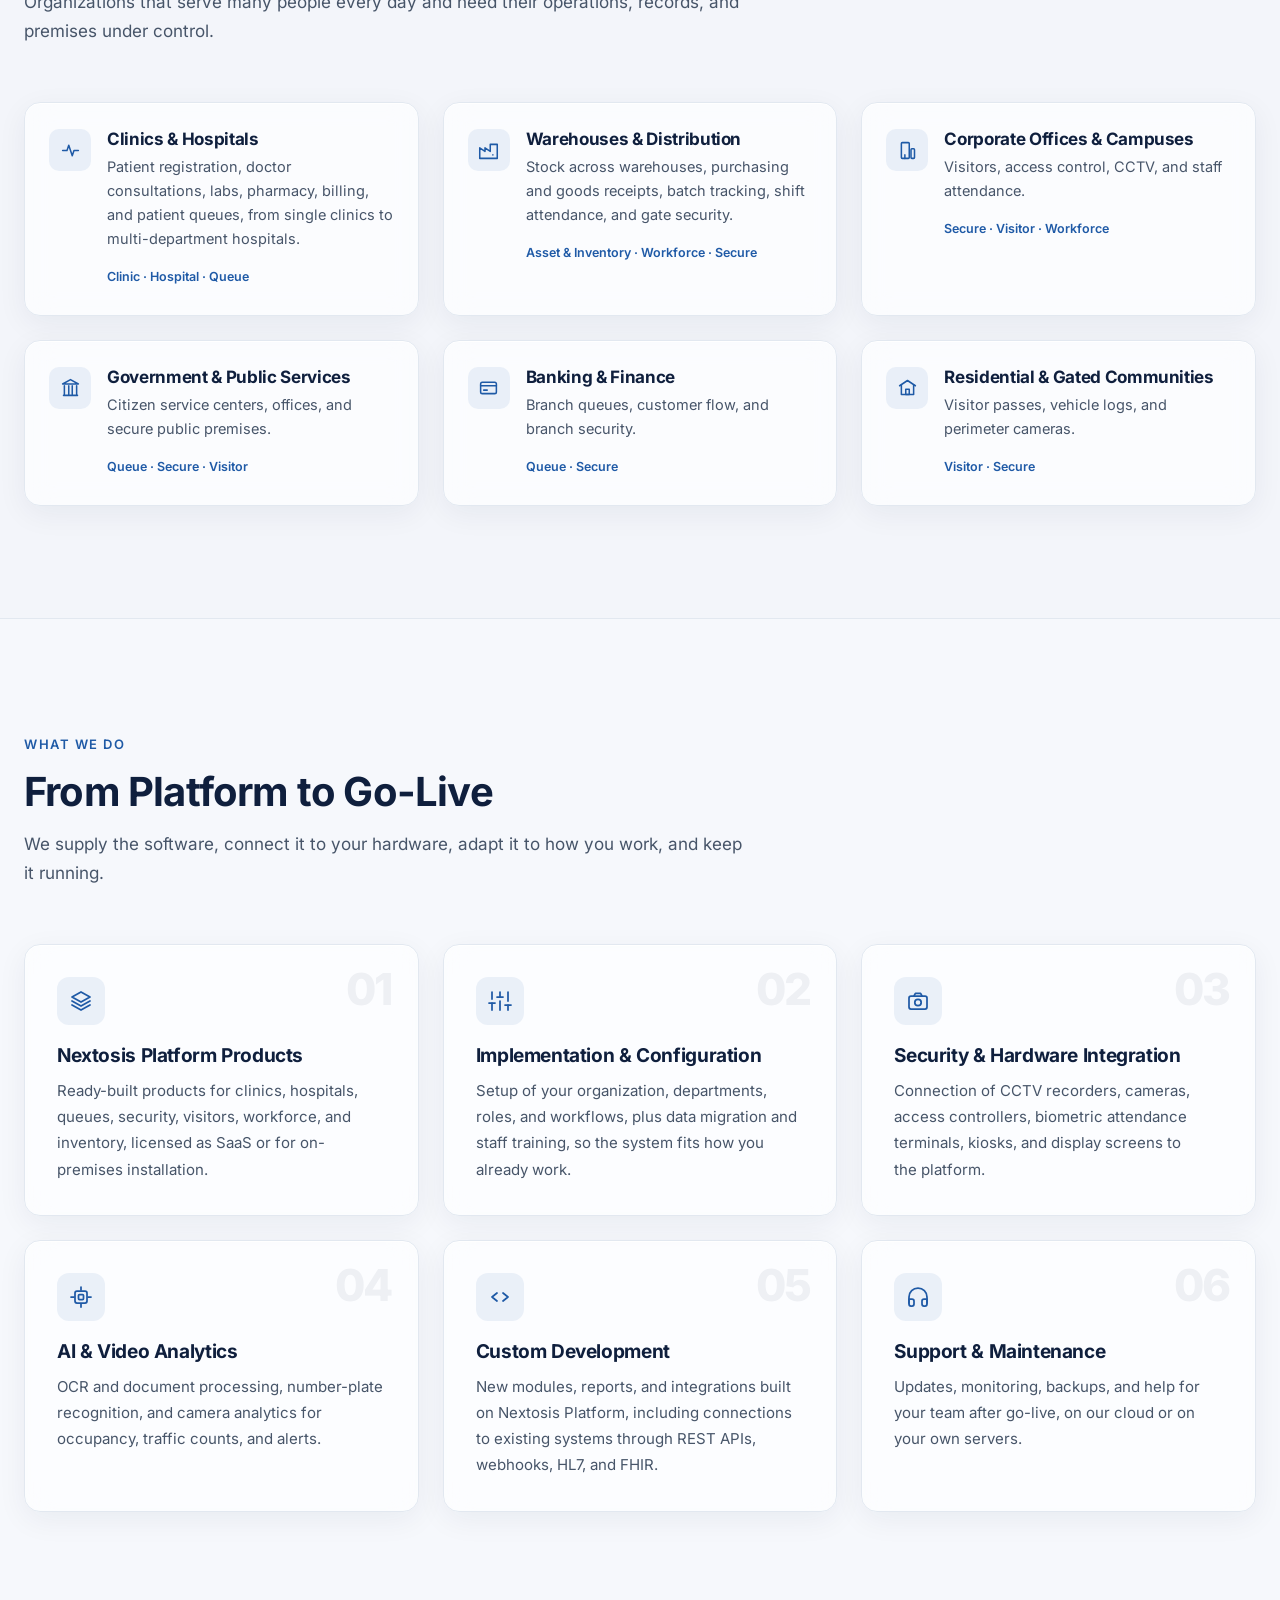
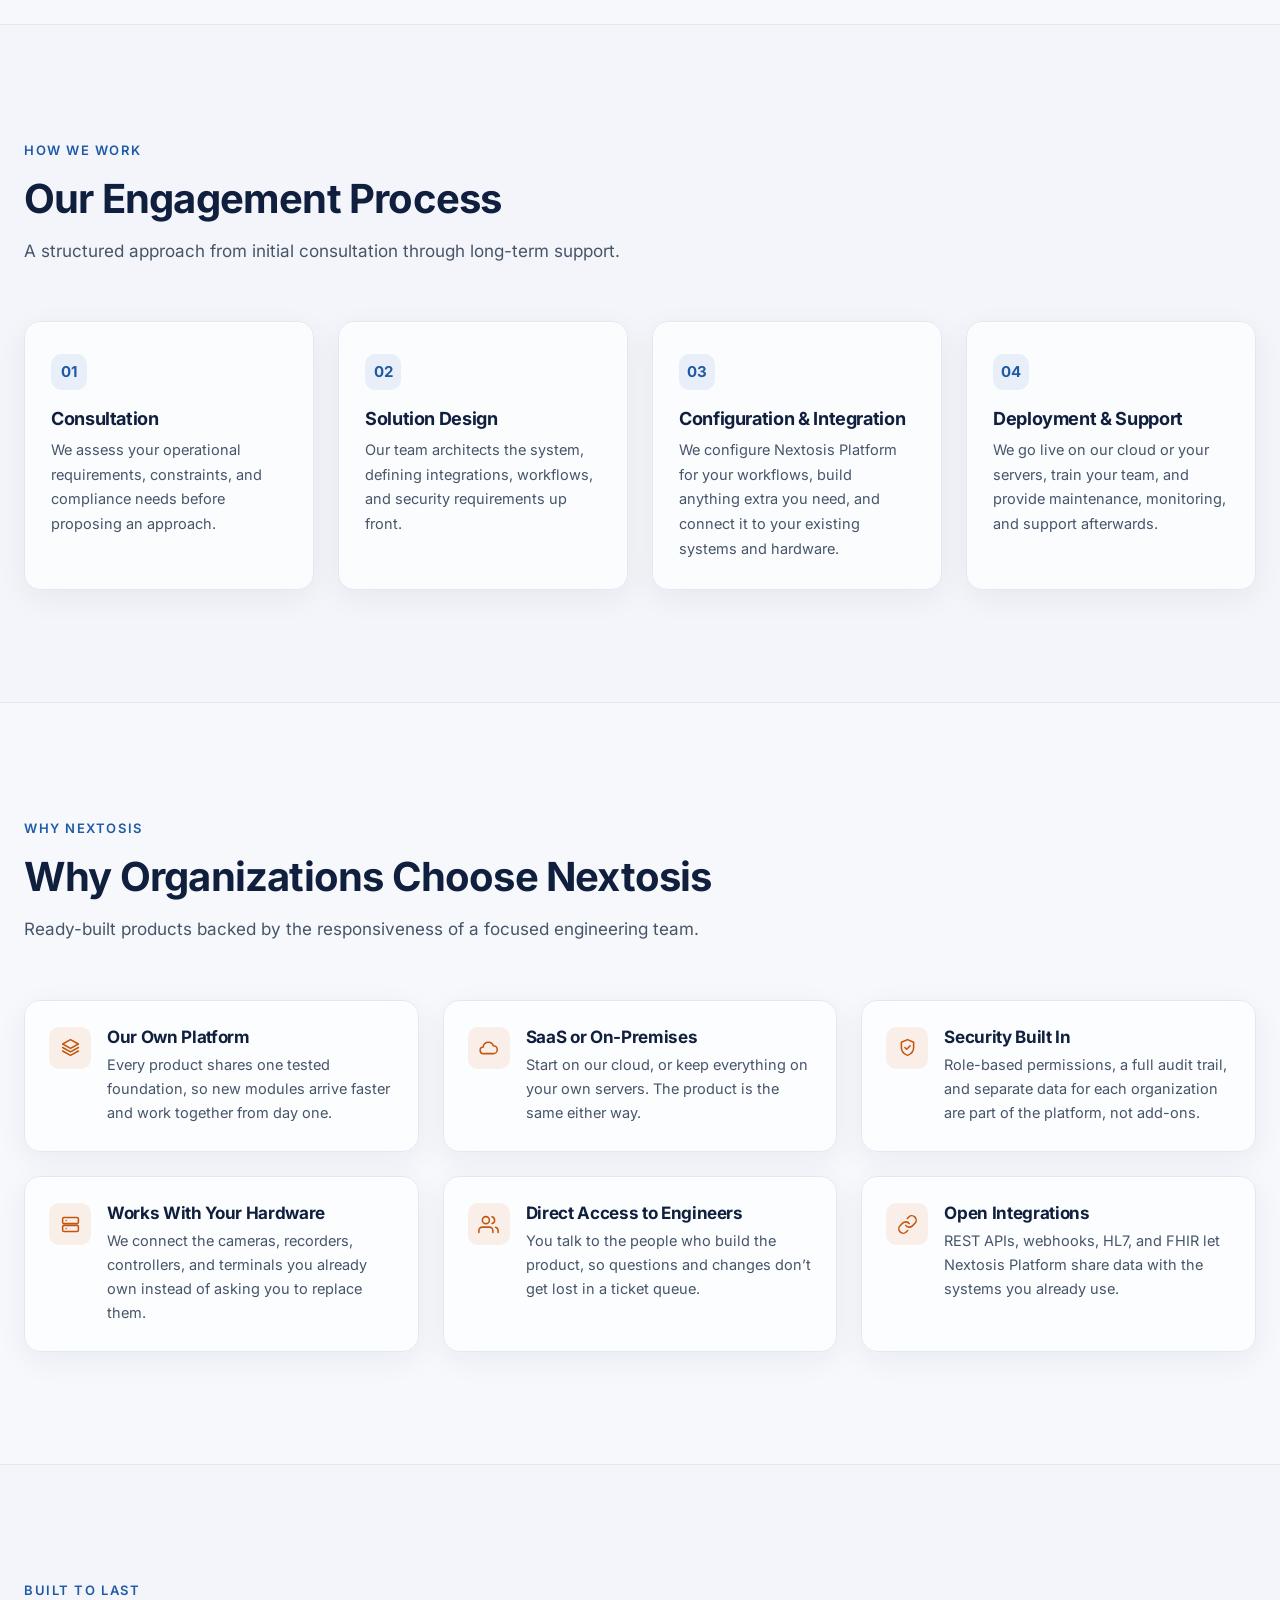
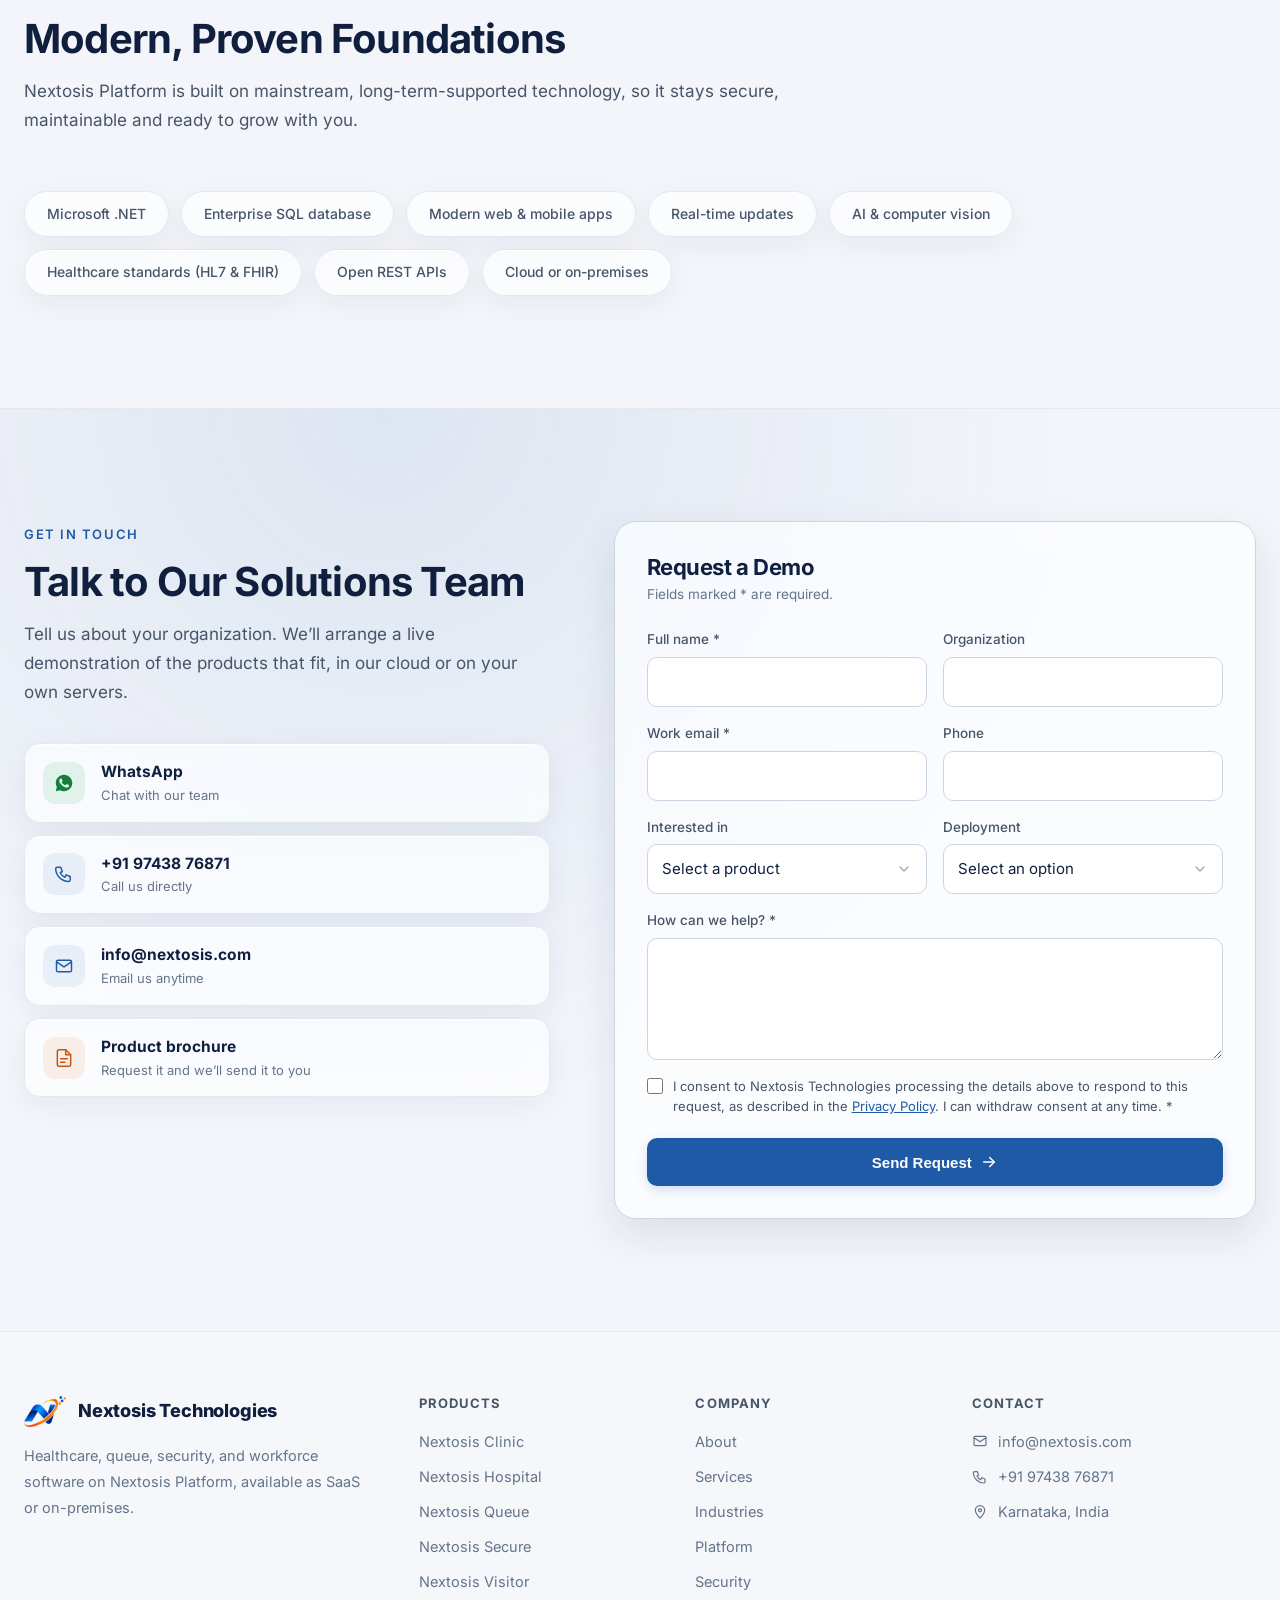
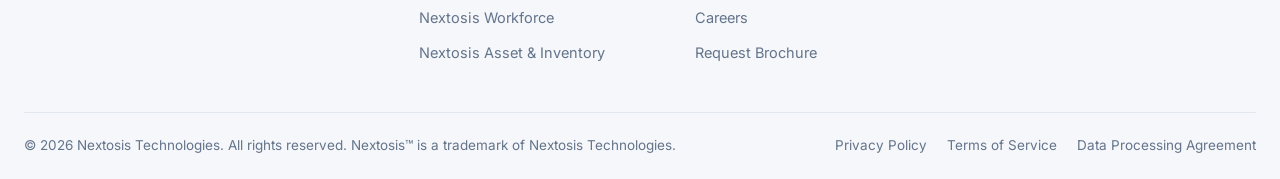
==== commit ea48b73e: "Website: hero carousel of the products, with real app screens One slide per product (Dashboard, Clin" ====
--- a/index.html
+++ b/index.html
@@ -26,7 +26,7 @@
     <meta name="twitter:image" content="https://nextosis.com/og-image.png" />
 
     <link rel="stylesheet" href="/fonts/inter.css" />
-    <link rel="stylesheet" href="styles.css?v=23" />
+    <link rel="stylesheet" href="styles.css?v=24" />
     <link rel="icon" type="image/x-icon" href="favicon.ico?v=2" />
     <link rel="apple-touch-icon" href="apple-touch-icon.png" />
     <script type="application/ld+json">
@@ -123,88 +123,62 @@
           </ul>
         </div>
 
-        <div class="hero-visual" aria-hidden="true">
+        <div class="hero-visual hero-carousel" data-carousel aria-roledescription="carousel" aria-label="Nextosis products">
           <div class="mock-window">
             <div class="mock-bar">
               <span></span><span></span><span></span>
-              <div class="mock-url">app.nextosis.com</div>
-            </div>
-
-            <div class="mock-body">
-              <aside class="mock-side">
-                <div class="mock-side-item active">Dashboard</div>
-                <div class="mock-side-item">Clinic</div>
-                <div class="mock-side-item">Queue</div>
-                <div class="mock-side-item">Security</div>
-                <div class="mock-side-item">Visitors</div>
-                <div class="mock-side-item">HR Attendance</div>
-                <div class="mock-side-item">Inventory</div>
-              </aside>
-
-              <div class="mock-main">
-                <div class="mock-kpis">
-                  <div class="mock-kpi">
-                    <span class="mock-kpi-label">Patients today</span>
-                    <span class="mock-kpi-value">248</span>
-                  </div>
-                  <div class="mock-kpi">
-                    <span class="mock-kpi-label">Staff present</span>
-                    <span class="mock-kpi-value">86<small>/ 92</small></span>
-                  </div>
-                  <div class="mock-kpi">
-                    <span class="mock-kpi-label">Visitors on site</span>
-                    <span class="mock-kpi-value">14</span>
-                  </div>
-                </div>
-
-                <div class="mock-panel">
-                  <div class="mock-panel-head">
-                    <span>Staff attendance this week</span>
-                    <span class="mock-pill">Live</span>
-                  </div>
-                  <div class="mock-chart">
-                    <span style="height: 46%"></span>
-                    <span style="height: 62%"></span>
-                    <span style="height: 55%"></span>
-                    <span style="height: 78%"></span>
-                    <span style="height: 70%"></span>
-                    <span style="height: 88%"></span>
-                    <span style="height: 64%"></span>
-                  </div>
-                </div>
-
-                <div class="mock-panel">
-                  <div class="mock-panel-head">
-                    <span>Queue &amp; inventory</span>
-                  </div>
-                  <div class="mock-queue">
-                    <div class="mock-token"><b>A-042</b><span>Now serving &middot; Counter 2</span></div>
-                    <div class="mock-token mock-alert"><b>Low stock</b><span>Paracetamol 500 mg &middot; 18 left</span></div>
-                  </div>
-                </div>
-              </div>
-            </div>
-          </div>
-
-          <div class="float-card float-card-top">
-            <span class="float-icon float-icon-orange">
-              <svg viewBox="0 0 24 24" fill="none" stroke="currentColor" stroke-width="2" stroke-linecap="round" stroke-linejoin="round"><rect x="3" y="7" width="18" height="13" rx="2"/><path d="M8 7l1.4-2.6h5.2L16 7"/><circle cx="12" cy="13.5" r="3.2"/></svg>
-            </span>
-            <span>
-              <b>Gate Camera 03</b>
-              <small>Vehicle detected &middot; logged</small>
-            </span>
-          </div>
-
-          <div class="float-card float-card-bottom">
-            <span class="float-icon">
-              <svg viewBox="0 0 24 24" fill="none" stroke="currentColor" stroke-width="2" stroke-linecap="round" stroke-linejoin="round"><path d="M12 3l7 3v6c0 4.5-3 7.5-7 9-4-1.5-7-4.5-7-9V6l7-3z"/><polyline points="9 12 11 14 15 10"/></svg>
-            </span>
-            <span>
-              <b>Visitor checked in</b>
-              <small>Pass V-1093 &middot; Reception</small>
-            </span>
-          </div>
+              <div class="mock-url" data-carousel-url>app.nextosis.com</div>
+            </div>
+
+            <div class="carousel-track" aria-live="polite">
+              <figure class="carousel-slide is-active" data-slide data-url="app.nextosis.com" data-title="Dashboard" data-line="Every desk's day at a glance: appointments, queues and visits." role="group" aria-roledescription="slide" aria-label="1 of 7: Dashboard">
+                <img src="img/hero/home.webp" alt="Nextosis dashboard with today's appointments (sample data)" width="1100" height="588" fetchpriority="high" />
+              </figure>
+              <figure class="carousel-slide" data-slide data-url="app.nextosis.com/doctor" data-title="Nextosis Clinic" data-line="Doctor Desk: call the next patient, prescribe and sign." role="group" aria-roledescription="slide" aria-label="2 of 7: Nextosis Clinic" aria-hidden="true">
+                <img src="img/hero/doctor.webp" alt="Doctor Desk with the doctor's patient queue (sample data)" width="1100" height="588" loading="lazy" />
+              </figure>
+              <figure class="carousel-slide" data-slide data-url="app.nextosis.com/appointments" data-title="Appointments" data-line="Bookings from reception, WhatsApp, phone and kiosk in one list." role="group" aria-roledescription="slide" aria-label="3 of 7: Appointments" aria-hidden="true">
+                <img src="img/hero/appointments.webp" alt="Appointments list with the day's bookings (sample data)" width="1100" height="588" loading="lazy" />
+              </figure>
+              <figure class="carousel-slide" data-slide data-url="app.nextosis.com/lab-orders" data-title="Laboratory" data-line="Lab orders from sample collection to the signed report." role="group" aria-roledescription="slide" aria-label="4 of 7: Laboratory" aria-hidden="true">
+                <img src="img/hero/lab-orders.webp" alt="Lab orders moving from sample to report (sample data)" width="1100" height="588" loading="lazy" />
+              </figure>
+              <figure class="carousel-slide" data-slide data-url="app.nextosis.com/nurse-schedule-assignments" data-title="Nextosis Workforce" data-line="Nurse rota and staff attendance, shift by shift." role="group" aria-roledescription="slide" aria-label="5 of 7: Nextosis Workforce" aria-hidden="true">
+                <img src="img/hero/nurse-rota.webp" alt="Weekly nurse rota with morning, evening and night shifts (sample data)" width="1100" height="588" loading="lazy" />
+              </figure>
+              <figure class="carousel-slide" data-slide data-url="app.nextosis.com/patrols" data-title="Nextosis Secure" data-line="Guard patrols proved by checkpoint scans, watched live." role="group" aria-roledescription="slide" aria-label="6 of 7: Nextosis Secure" aria-hidden="true">
+                <img src="img/hero/patrols.webp" alt="Live guard patrols with rounds and guards (sample data)" width="1100" height="588" loading="lazy" />
+              </figure>
+              <figure class="carousel-slide" data-slide data-url="app.nextosis.com/visitor-passes" data-title="Nextosis Visitor" data-line="Visitor passes from check-in to check-out." role="group" aria-roledescription="slide" aria-label="7 of 7: Nextosis Visitor" aria-hidden="true">
+                <img src="img/hero/visitor-passes.webp" alt="Visitor passes with check-in status (sample data)" width="1100" height="588" loading="lazy" />
+              </figure>
+            </div>
+          </div>
+
+          <div class="carousel-caption">
+            <div>
+              <b data-carousel-title>Dashboard</b>
+              <span data-carousel-line>Every desk's day at a glance: appointments, queues and visits.</span>
+            </div>
+            <div class="carousel-controls">
+              <button type="button" class="carousel-arrow" data-prev aria-label="Previous product">
+                <svg viewBox="0 0 24 24" fill="none" stroke="currentColor" stroke-width="2" stroke-linecap="round" stroke-linejoin="round"><path d="M15 18l-6-6 6-6"/></svg>
+              </button>
+              <button type="button" class="carousel-arrow" data-next aria-label="Next product">
+                <svg viewBox="0 0 24 24" fill="none" stroke="currentColor" stroke-width="2" stroke-linecap="round" stroke-linejoin="round"><path d="M9 18l6-6-6-6"/></svg>
+              </button>
+            </div>
+          </div>
+          <div class="carousel-dots">
+            <button type="button" class="carousel-dot is-active" data-dot="0" aria-label="Show Dashboard" aria-current="true"></button>
+            <button type="button" class="carousel-dot" data-dot="1" aria-label="Show Nextosis Clinic"></button>
+            <button type="button" class="carousel-dot" data-dot="2" aria-label="Show Appointments"></button>
+            <button type="button" class="carousel-dot" data-dot="3" aria-label="Show Laboratory"></button>
+            <button type="button" class="carousel-dot" data-dot="4" aria-label="Show Nextosis Workforce"></button>
+            <button type="button" class="carousel-dot" data-dot="5" aria-label="Show Nextosis Secure"></button>
+            <button type="button" class="carousel-dot" data-dot="6" aria-label="Show Nextosis Visitor"></button>
+          </div>
+          <p class="carousel-note">Screens from the app with sample data.</p>
         </div>
       </div>
 
--- a/styles.css
+++ b/styles.css
@@ -513,7 +513,6 @@
   border-radius: var(--radius-lg);
   background: rgba(255, 255, 255, 0.72);
   box-shadow: 0 24px 60px rgba(15, 31, 61, 0.12), 0 0 0 1px rgba(255, 255, 255, 0.6), inset 0 1px 0 rgba(255, 255, 255, 0.9);
-  transform: perspective(1600px) rotateY(-6deg) rotateX(2deg);
 }
 
 .mock-bar {
@@ -740,6 +739,118 @@
 .float-icon svg {
   width: 18px;
   height: 18px;
+}
+
+/* Hero carousel: real app screens, one per product, cross-fading. */
+
+.carousel-track {
+  position: relative;
+  aspect-ratio: 1100 / 588;
+  background: #f6f8fc;
+}
+
+.carousel-slide {
+  position: absolute;
+  inset: 0;
+  margin: 0;
+  opacity: 0;
+  transition: opacity 0.6s ease;
+}
+
+.carousel-slide.is-active {
+  opacity: 1;
+}
+
+.carousel-slide img {
+  display: block;
+  width: 100%;
+  height: 100%;
+  object-fit: cover;
+  object-position: top left;
+}
+
+.carousel-caption {
+  display: flex;
+  align-items: center;
+  justify-content: space-between;
+  gap: 16px;
+  margin-top: 18px;
+}
+
+.carousel-caption b {
+  display: block;
+  color: var(--text);
+  font-size: 15.5px;
+}
+
+.carousel-caption span {
+  display: block;
+  color: var(--text-muted);
+  font-size: 14px;
+}
+
+.carousel-controls {
+  display: flex;
+  gap: 8px;
+  flex-shrink: 0;
+}
+
+.carousel-arrow {
+  display: inline-flex;
+  align-items: center;
+  justify-content: center;
+  width: 38px;
+  height: 38px;
+  border: 1px solid var(--border-strong);
+  border-radius: 50%;
+  background: rgba(255, 255, 255, 0.75);
+  color: var(--text);
+  cursor: pointer;
+  transition: background 0.2s ease, border-color 0.2s ease, color 0.2s ease;
+}
+
+.carousel-arrow:hover {
+  border-color: var(--blue);
+  color: var(--blue);
+}
+
+.carousel-arrow svg {
+  width: 18px;
+  height: 18px;
+}
+
+.carousel-dots {
+  display: flex;
+  gap: 8px;
+  margin-top: 14px;
+}
+
+.carousel-dot {
+  width: 8px;
+  height: 8px;
+  padding: 0;
+  border: 0;
+  border-radius: 8px;
+  background: var(--border-strong);
+  cursor: pointer;
+  transition: width 0.3s ease, background 0.3s ease;
+}
+
+.carousel-dot.is-active {
+  width: 24px;
+  background: var(--blue);
+}
+
+.carousel-note {
+  margin-top: 10px;
+  color: var(--text-faint);
+  font-size: 12px;
+}
+
+@media (prefers-reduced-motion: reduce) {
+  .carousel-slide {
+    transition: none;
+  }
 }
 
 @keyframes float {
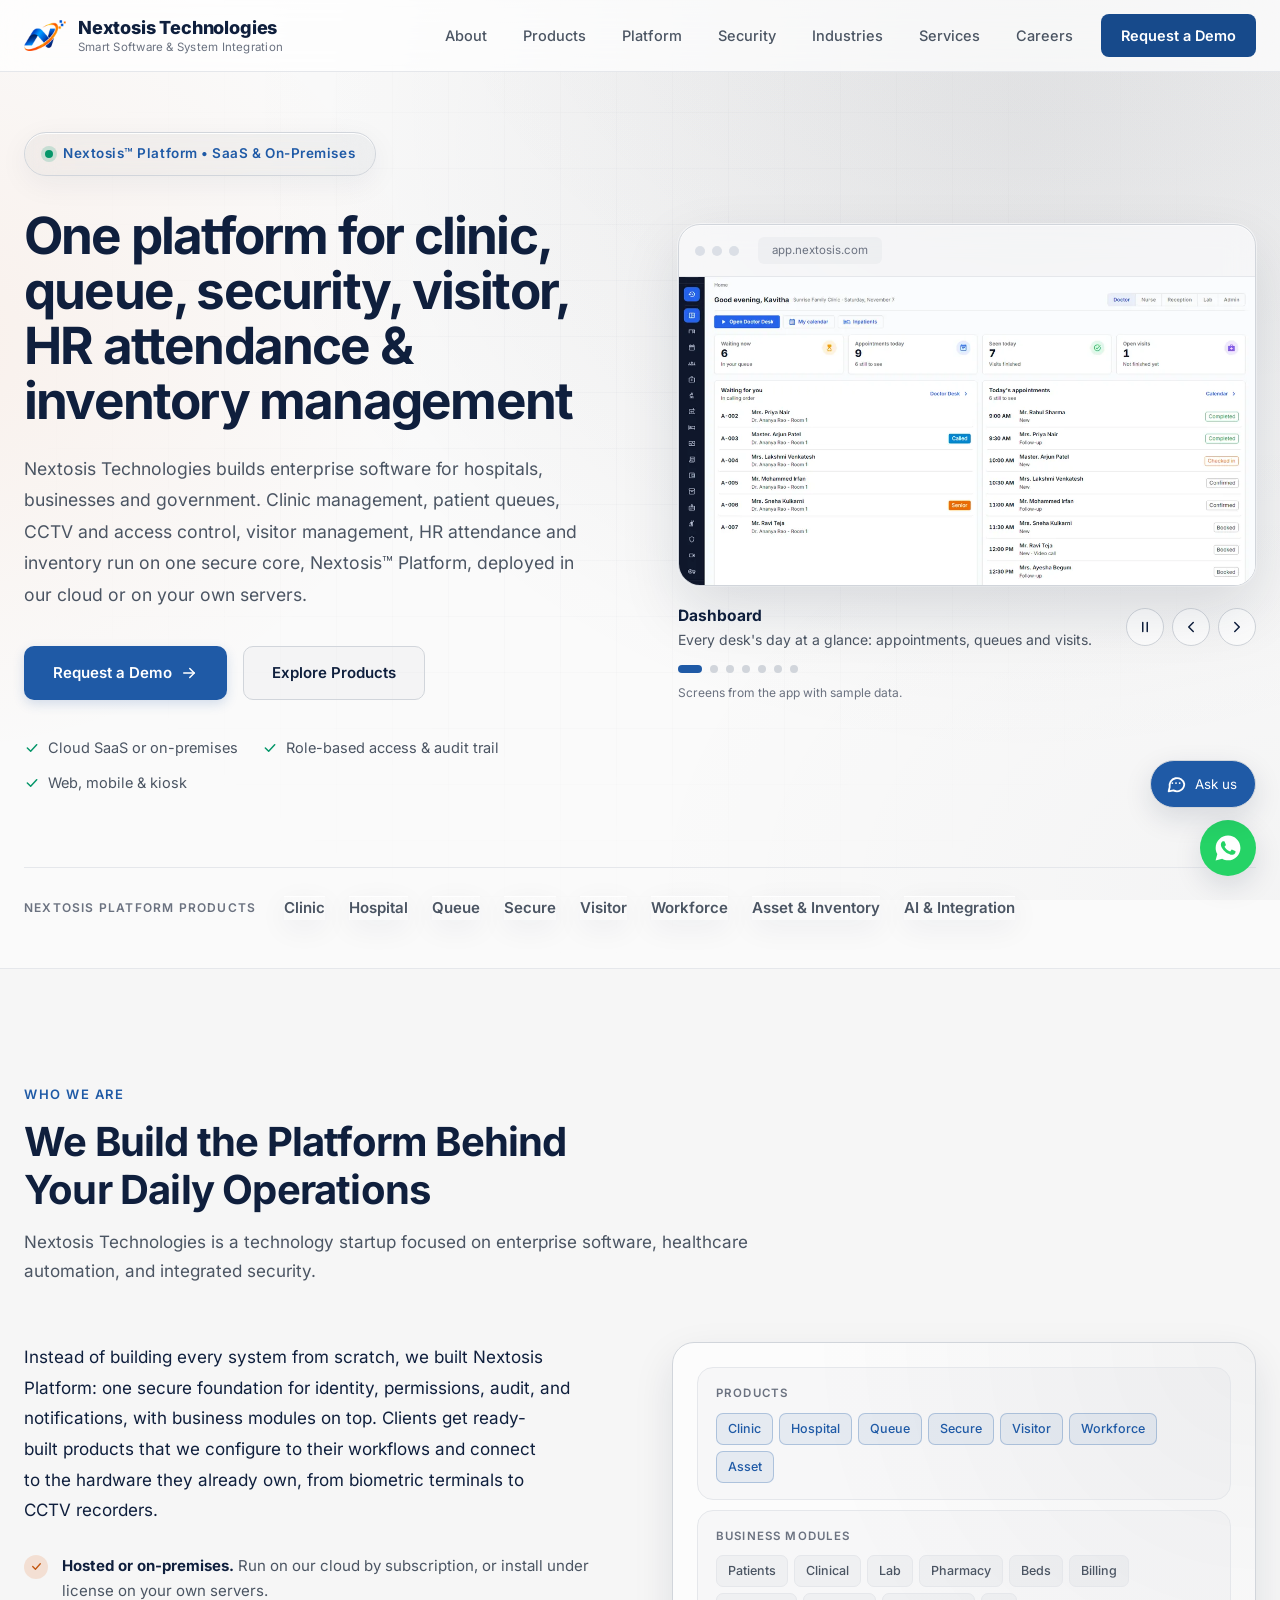
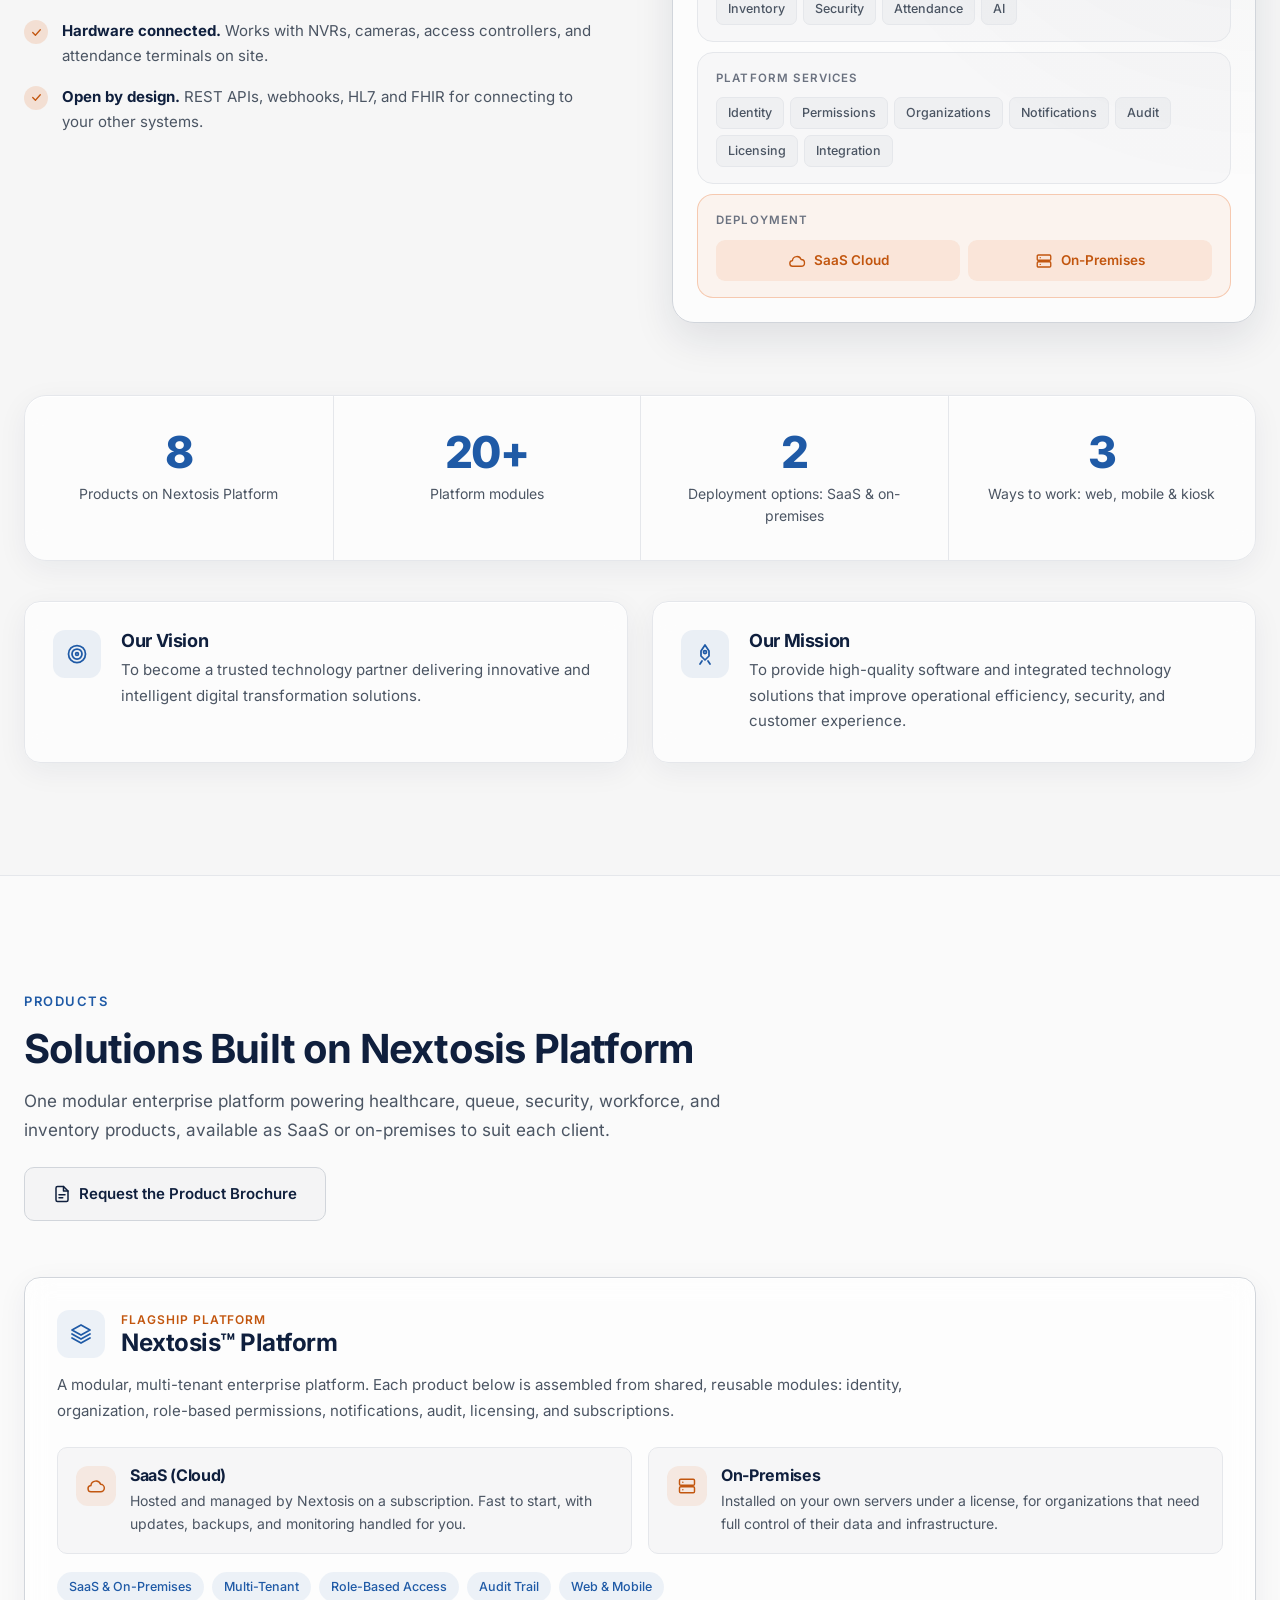
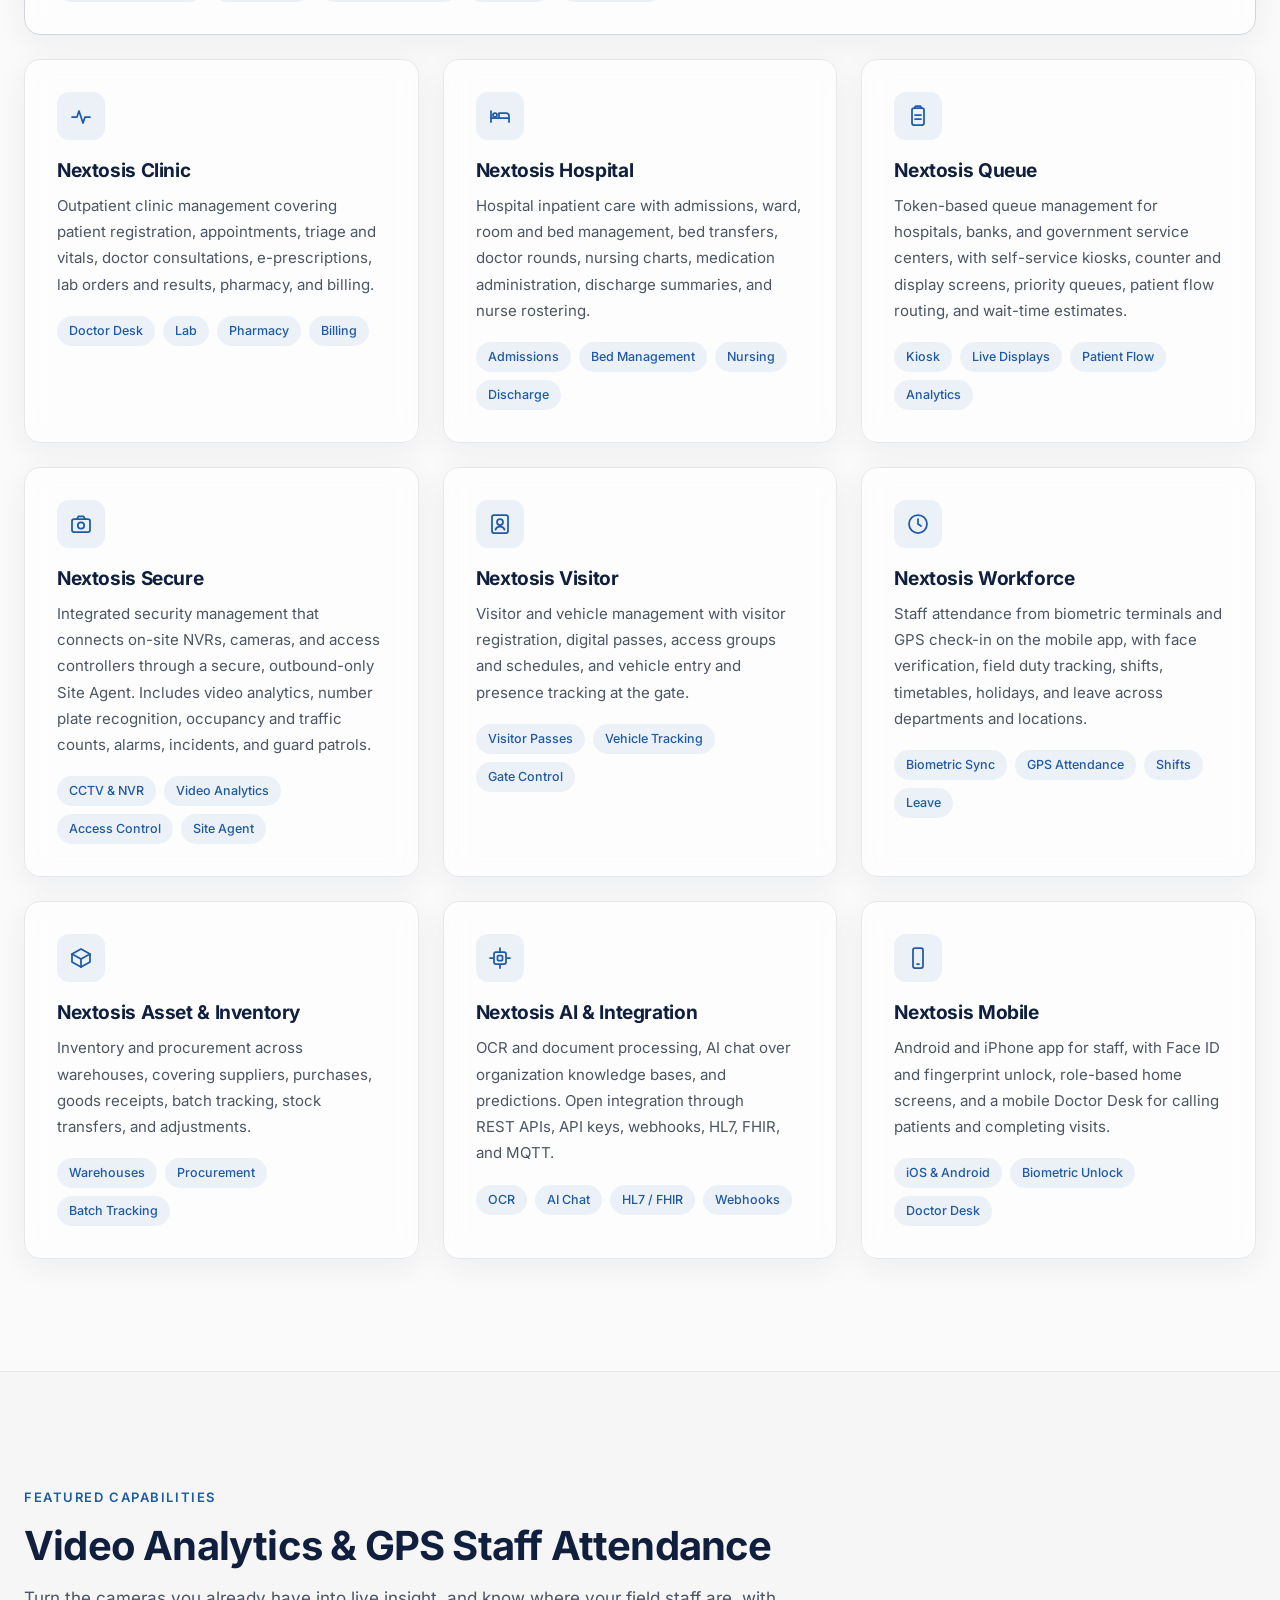
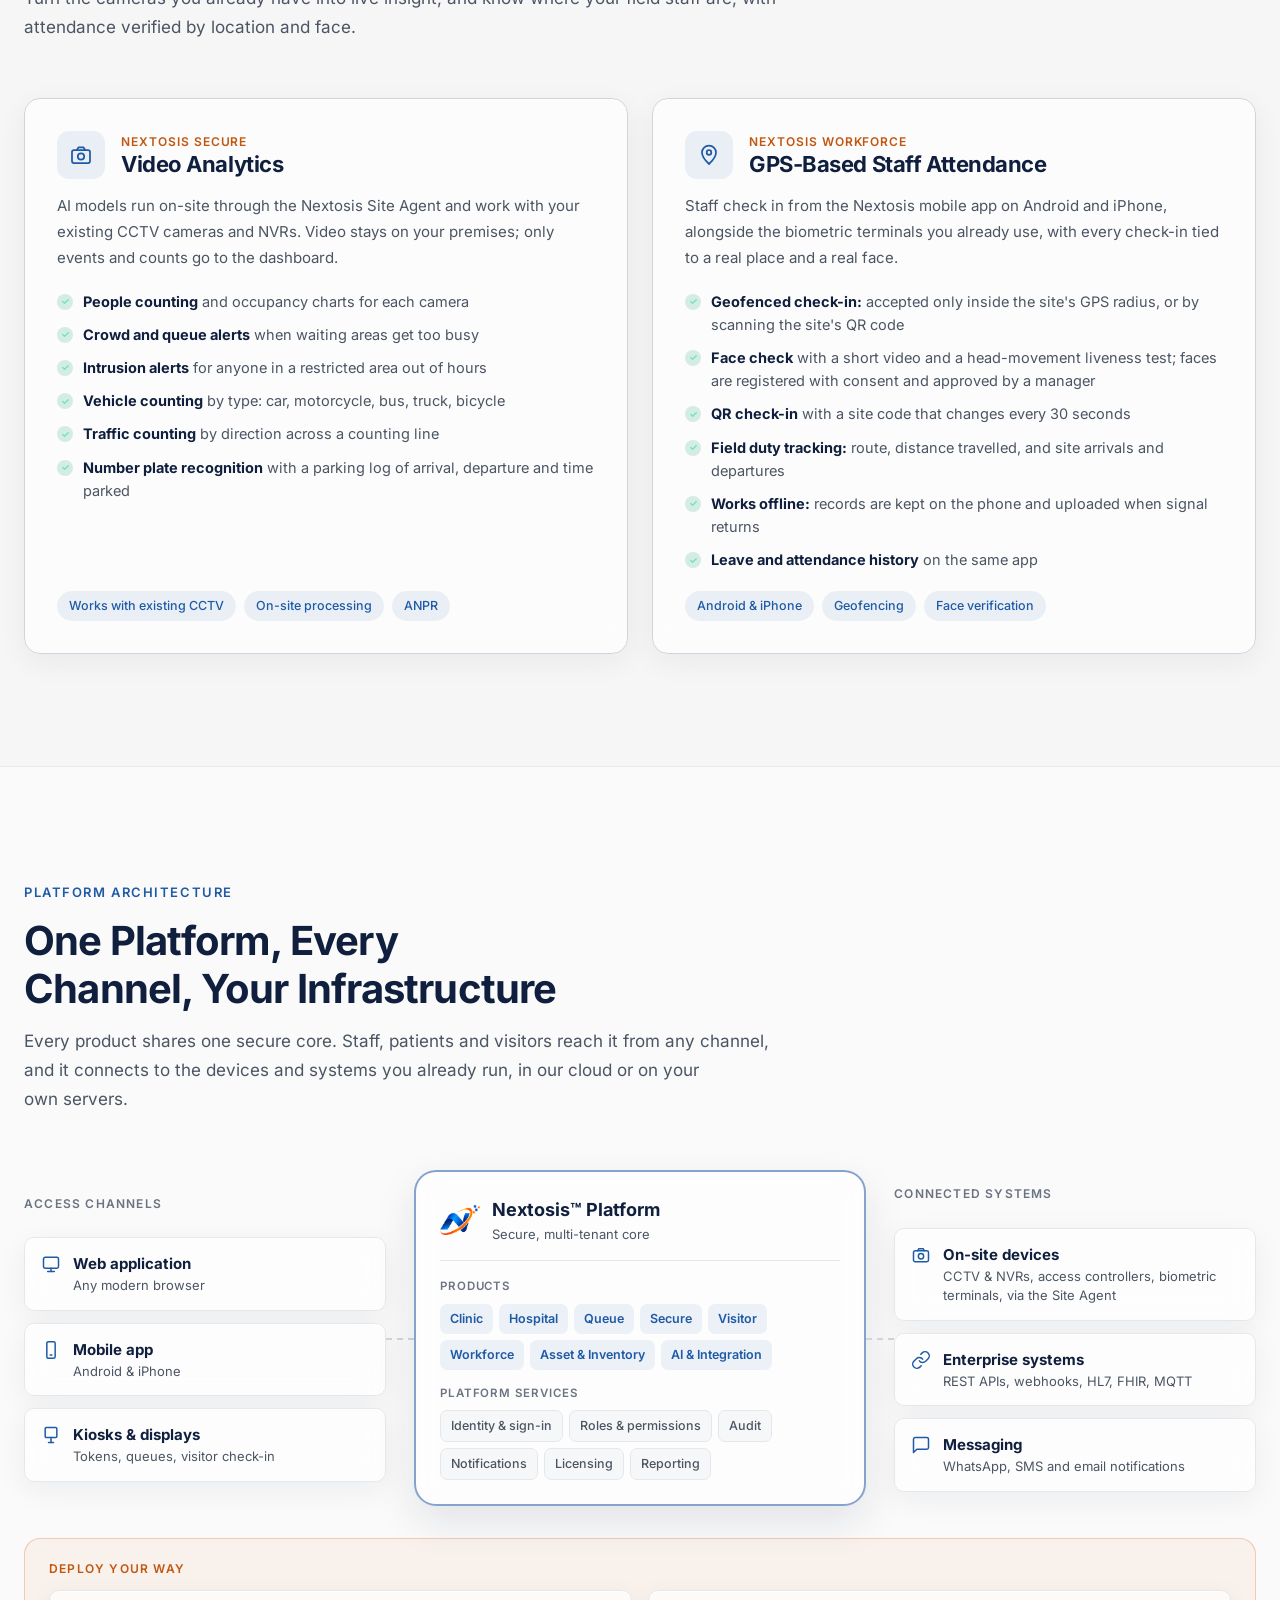
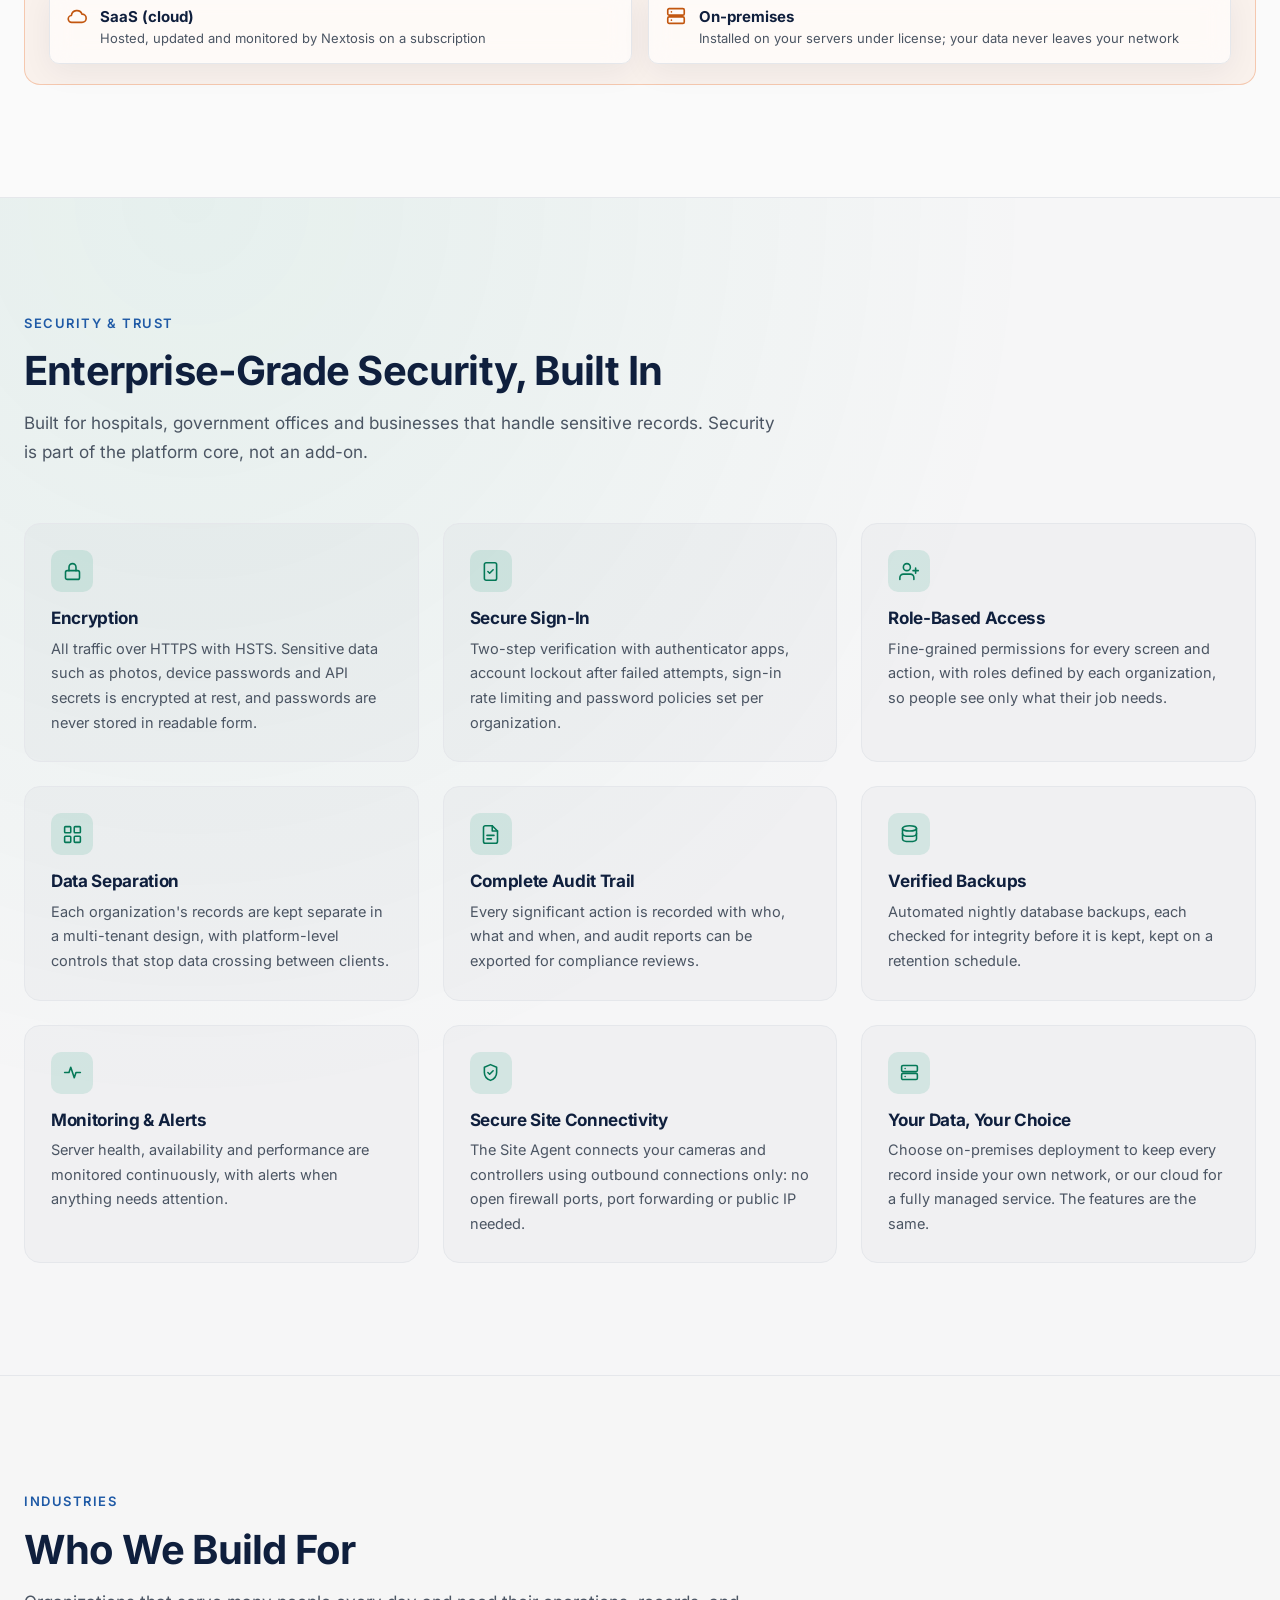
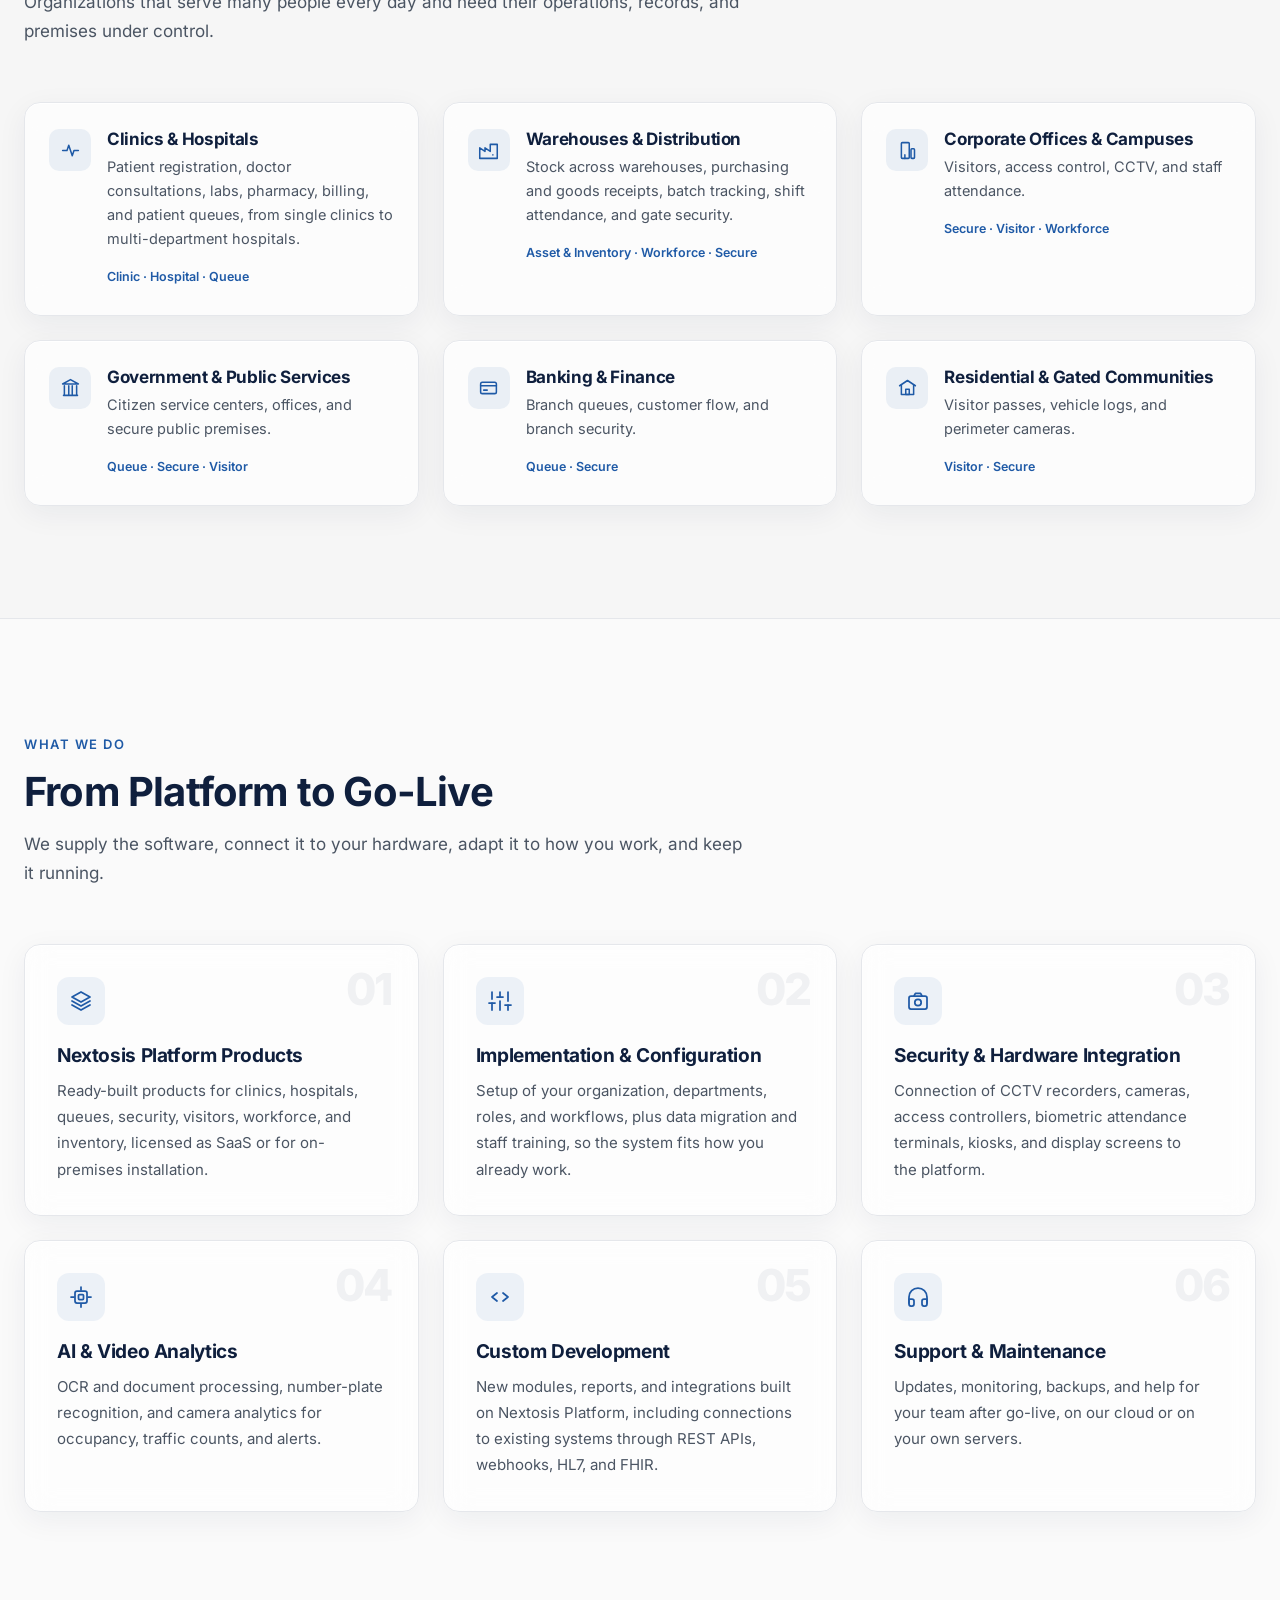
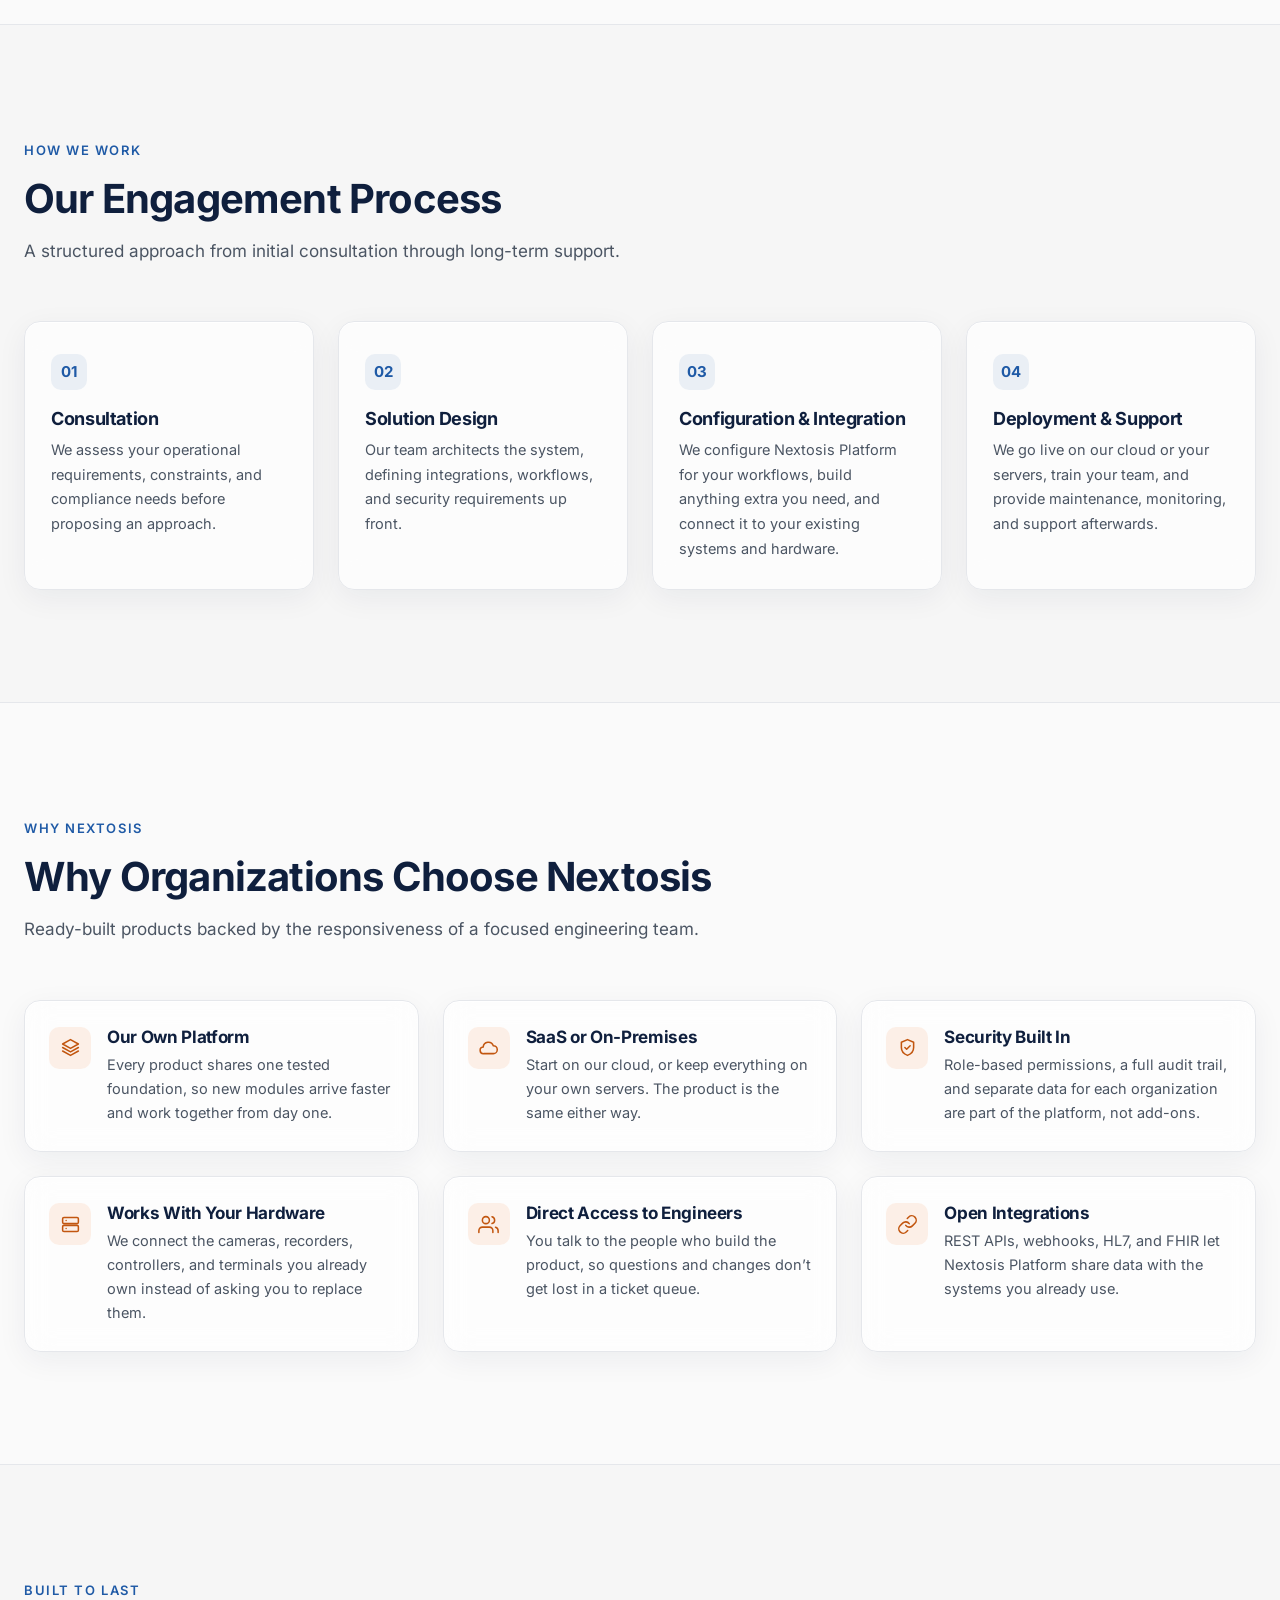
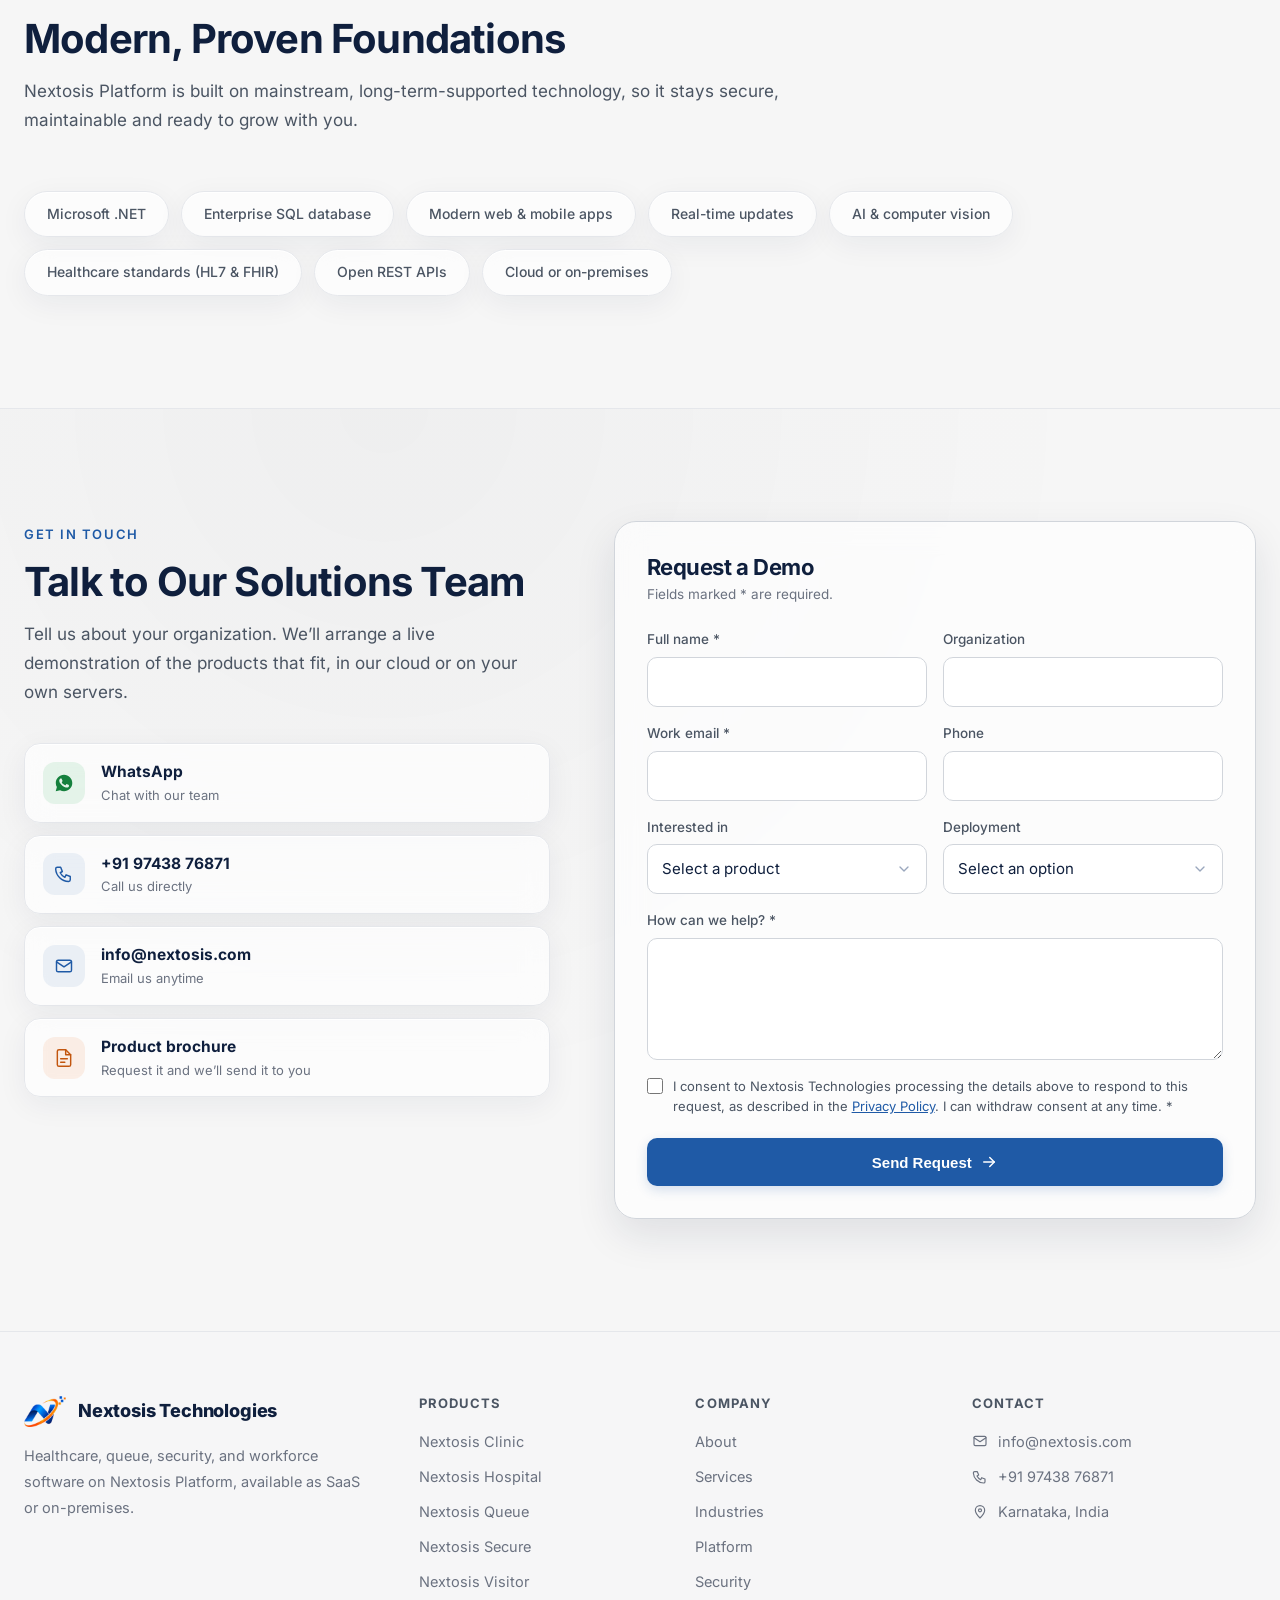
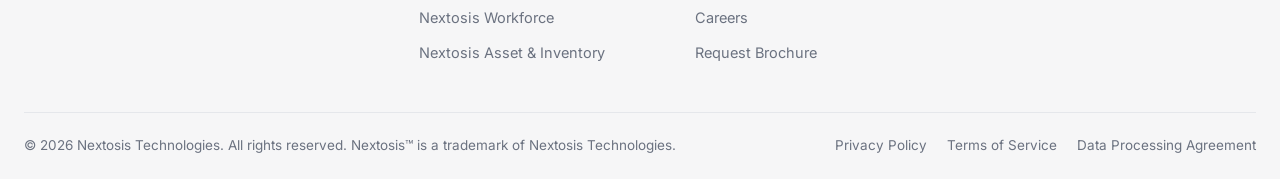
==== commit 55ea7736: "Website: carousel always slides (with a Pause button), and neutral, non-bluish backgrounds - Carouse" ====
--- a/index.html
+++ b/index.html
@@ -26,7 +26,7 @@
     <meta name="twitter:image" content="https://nextosis.com/og-image.png" />
 
     <link rel="stylesheet" href="/fonts/inter.css" />
-    <link rel="stylesheet" href="styles.css?v=24" />
+    <link rel="stylesheet" href="styles.css?v=25" />
     <link rel="icon" type="image/x-icon" href="favicon.ico?v=2" />
     <link rel="apple-touch-icon" href="apple-touch-icon.png" />
     <script type="application/ld+json">
@@ -161,6 +161,10 @@
               <span data-carousel-line>Every desk's day at a glance: appointments, queues and visits.</span>
             </div>
             <div class="carousel-controls">
+              <button type="button" class="carousel-arrow" data-toggle aria-label="Pause the slides" aria-pressed="false">
+                <svg class="icon-pause" viewBox="0 0 24 24" fill="none" stroke="currentColor" stroke-width="2" stroke-linecap="round"><path d="M9 6v12M15 6v12"/></svg>
+                <svg class="icon-play" viewBox="0 0 24 24" fill="currentColor"><path d="M8 5.5v13l11-6.5z"/></svg>
+              </button>
               <button type="button" class="carousel-arrow" data-prev aria-label="Previous product">
                 <svg viewBox="0 0 24 24" fill="none" stroke="currentColor" stroke-width="2" stroke-linecap="round" stroke-linejoin="round"><path d="M15 18l-6-6 6-6"/></svg>
               </button>
@@ -1185,7 +1189,7 @@
 
     <a class="whatsapp-float" href="https://wa.me/919743876871?text=Hi%20Nextosis%2C%20I%27d%20like%20to%20know%20more%20about%20Nextosis%20Platform." target="_blank" rel="noopener" aria-label="Chat with Nextosis Technologies on WhatsApp"><svg viewBox="0 0 24 24" fill="currentColor" aria-hidden="true"><path d="M12.04 2C6.58 2 2.13 6.45 2.13 11.91c0 1.75.46 3.45 1.32 4.95L2.05 22l5.25-1.38c1.45.79 3.08 1.21 4.74 1.21 5.46 0 9.91-4.45 9.91-9.91C21.95 6.45 17.5 2 12.04 2zm5.8 14.06c-.24.68-1.42 1.3-1.95 1.35-.5.05-1.13.07-1.82-.11-.42-.13-.96-.31-1.65-.61-2.9-1.25-4.79-4.16-4.94-4.36-.14-.19-1.18-1.57-1.18-3s.75-2.13 1.02-2.42c.27-.29.58-.36.78-.36h.56c.18 0 .42-.07.66.5.24.58.82 2 .89 2.15.07.14.12.31.02.5-.1.19-.14.31-.29.48-.14.17-.3.38-.43.51-.14.14-.29.3-.13.59.17.29.74 1.22 1.59 1.98 1.09.97 2.01 1.27 2.3 1.42.29.14.46.12.63-.07.17-.19.72-.84.91-1.13.19-.29.38-.24.65-.14.26.1 1.68.79 1.97.94.29.14.48.22.55.34.07.12.07.7-.17 1.38z"/></svg></a>
 
-    <script src="main.js?v=23"></script>
+    <script src="main.js?v=24"></script>
     <script src="chatbot.js?v=2" defer></script>
   </body>
 </html>
--- a/styles.css
+++ b/styles.css
@@ -16,17 +16,17 @@
 :root {
   /* Surfaces: a light, corporate page */
   --bg: #ffffff;
-  --bg-soft: #f5f7fa;
+  --bg-soft: #f6f6f7;
   --surface: rgba(255, 255, 255, 0.66);
   --glass-shadow: 0 8px 30px rgba(15, 31, 61, 0.06), inset 0 1px 0 rgba(255, 255, 255, 0.9);
-  --surface-2: #f8fafc;
-  --border: #e2e8f0;
-  --border-strong: #cbd5e1;
+  --surface-2: #fafafa;
+  --border: #e5e7eb;
+  --border-strong: #d1d5db;
 
   /* Text: deep navy, slate greys */
   --text: #0f1f3d;
-  --text-muted: #475569;
-  --text-faint: #64748b;
+  --text-muted: #4b5563;
+  --text-faint: #6b7280;
 
   /* Brand: one calm blue; the logo's orange only as a small accent */
   --blue: #1f5aa6;
@@ -107,10 +107,10 @@
 
 body {
   background:
-    radial-gradient(1200px 800px at 88% -8%, rgba(31, 90, 166, 0.13), transparent 60%),
+    radial-gradient(1200px 800px at 88% -8%, rgba(17, 24, 39, 0.039), transparent 60%),
     radial-gradient(900px 700px at -8% 38%, rgba(232, 105, 30, 0.07), transparent 60%),
-    radial-gradient(1100px 800px at 100% 100%, rgba(31, 90, 166, 0.09), transparent 60%),
-    #f6f8fc;
+    radial-gradient(1100px 800px at 100% 100%, rgba(17, 24, 39, 0.027), transparent 60%),
+    #fafafa;
   background-attachment: fixed;
   color: var(--text);
   font-family: "Inter", "Segoe UI", system-ui, sans-serif;
@@ -193,7 +193,7 @@
 }
 
 .section-alt {
-  background: rgba(241, 245, 250, 0.55);
+  background: rgba(244, 244, 245, 0.55);
 }
 
 .eyebrow {
@@ -402,7 +402,7 @@
   padding: 132px var(--gutter) 48px;
   overflow: hidden;
   background:
-    radial-gradient(ellipse at 78% 18%, rgba(31, 90, 166, 0.16), transparent 55%),
+    radial-gradient(ellipse at 78% 18%, rgba(17, 24, 39, 0.048), transparent 55%),
     radial-gradient(ellipse at 8% 85%, rgba(232, 105, 30, 0.09), transparent 50%);
 }
 
@@ -746,7 +746,7 @@
 .carousel-track {
   position: relative;
   aspect-ratio: 1100 / 588;
-  background: #f6f8fc;
+  background: #fafafa;
 }
 
 .carousel-slide {
@@ -819,6 +819,15 @@
   height: 18px;
 }
 
+.carousel-arrow .icon-play,
+.hero-carousel.is-stopped .carousel-arrow .icon-pause {
+  display: none;
+}
+
+.hero-carousel.is-stopped .carousel-arrow .icon-play {
+  display: block;
+}
+
 .carousel-dots {
   display: flex;
   gap: 8px;
@@ -1038,7 +1047,7 @@
   border: 1px solid var(--border-strong);
   border-radius: var(--radius-lg);
   background:
-    radial-gradient(circle at 100% 0%, rgba(31, 90, 166, 0.14), transparent 55%),
+    radial-gradient(circle at 100% 0%, rgba(17, 24, 39, 0.042), transparent 55%),
     var(--surface);
   box-shadow: var(--shadow-lg);
 }
@@ -1392,8 +1401,8 @@
   padding: var(--section-y) 0;
   border-top: 1px solid var(--border);
   background:
-    radial-gradient(circle at 30% 0%, rgba(31, 90, 166, 0.1), transparent 55%),
-    rgba(241, 245, 250, 0.55);
+    radial-gradient(circle at 30% 0%, rgba(17, 24, 39, 0.03), transparent 55%),
+    rgba(244, 244, 245, 0.55);
 }
 
 .contact-banner .section-heading {
@@ -1510,8 +1519,8 @@
   padding: 150px 0 64px;
   border-bottom: 1px solid var(--border);
   background:
-    radial-gradient(circle at 82% 0%, rgba(31, 90, 166, 0.08), transparent 45%),
-    radial-gradient(ellipse at 80% 10%, rgba(31, 90, 166, 0.14), transparent 55%);
+    radial-gradient(circle at 82% 0%, rgba(17, 24, 39, 0.024), transparent 45%),
+    radial-gradient(ellipse at 80% 10%, rgba(17, 24, 39, 0.042), transparent 55%);
 }
 
 .page-hero h1 {
@@ -2229,8 +2238,8 @@
 
 .hero {
   background:
-    radial-gradient(ellipse at 80% 15%, rgba(31, 90, 166, 0.16), transparent 50%),
-    radial-gradient(ellipse at 80% 10%, rgba(31, 90, 166, 0.14), transparent 55%);
+    radial-gradient(ellipse at 80% 15%, rgba(17, 24, 39, 0.048), transparent 50%),
+    radial-gradient(ellipse at 80% 10%, rgba(17, 24, 39, 0.042), transparent 55%);
 }
 
 .hero-grid-bg {
@@ -2246,8 +2255,8 @@
   --border: #e3e8f0;
   --border-strong: #d3dbe7;
   --text: #0f172a;
-  --text-muted: #475569;
-  --text-faint: #64748b;
+  --text-muted: #4b5563;
+  --text-faint: #6b7280;
   --blue-light: var(--blue);
   --blue-dim: #eaf1ff;
   --orange-light: #d9620f;
@@ -2532,8 +2541,8 @@
 
 .security-band {
   background:
-    radial-gradient(ellipse at 15% 0%, rgba(31, 90, 166, 0.14), transparent 55%),
-    rgba(241, 245, 250, 0.55);
+    radial-gradient(ellipse at 15% 0%, rgba(17, 24, 39, 0.042), transparent 55%),
+    rgba(244, 244, 245, 0.55);
 }
 
 .sec-item {
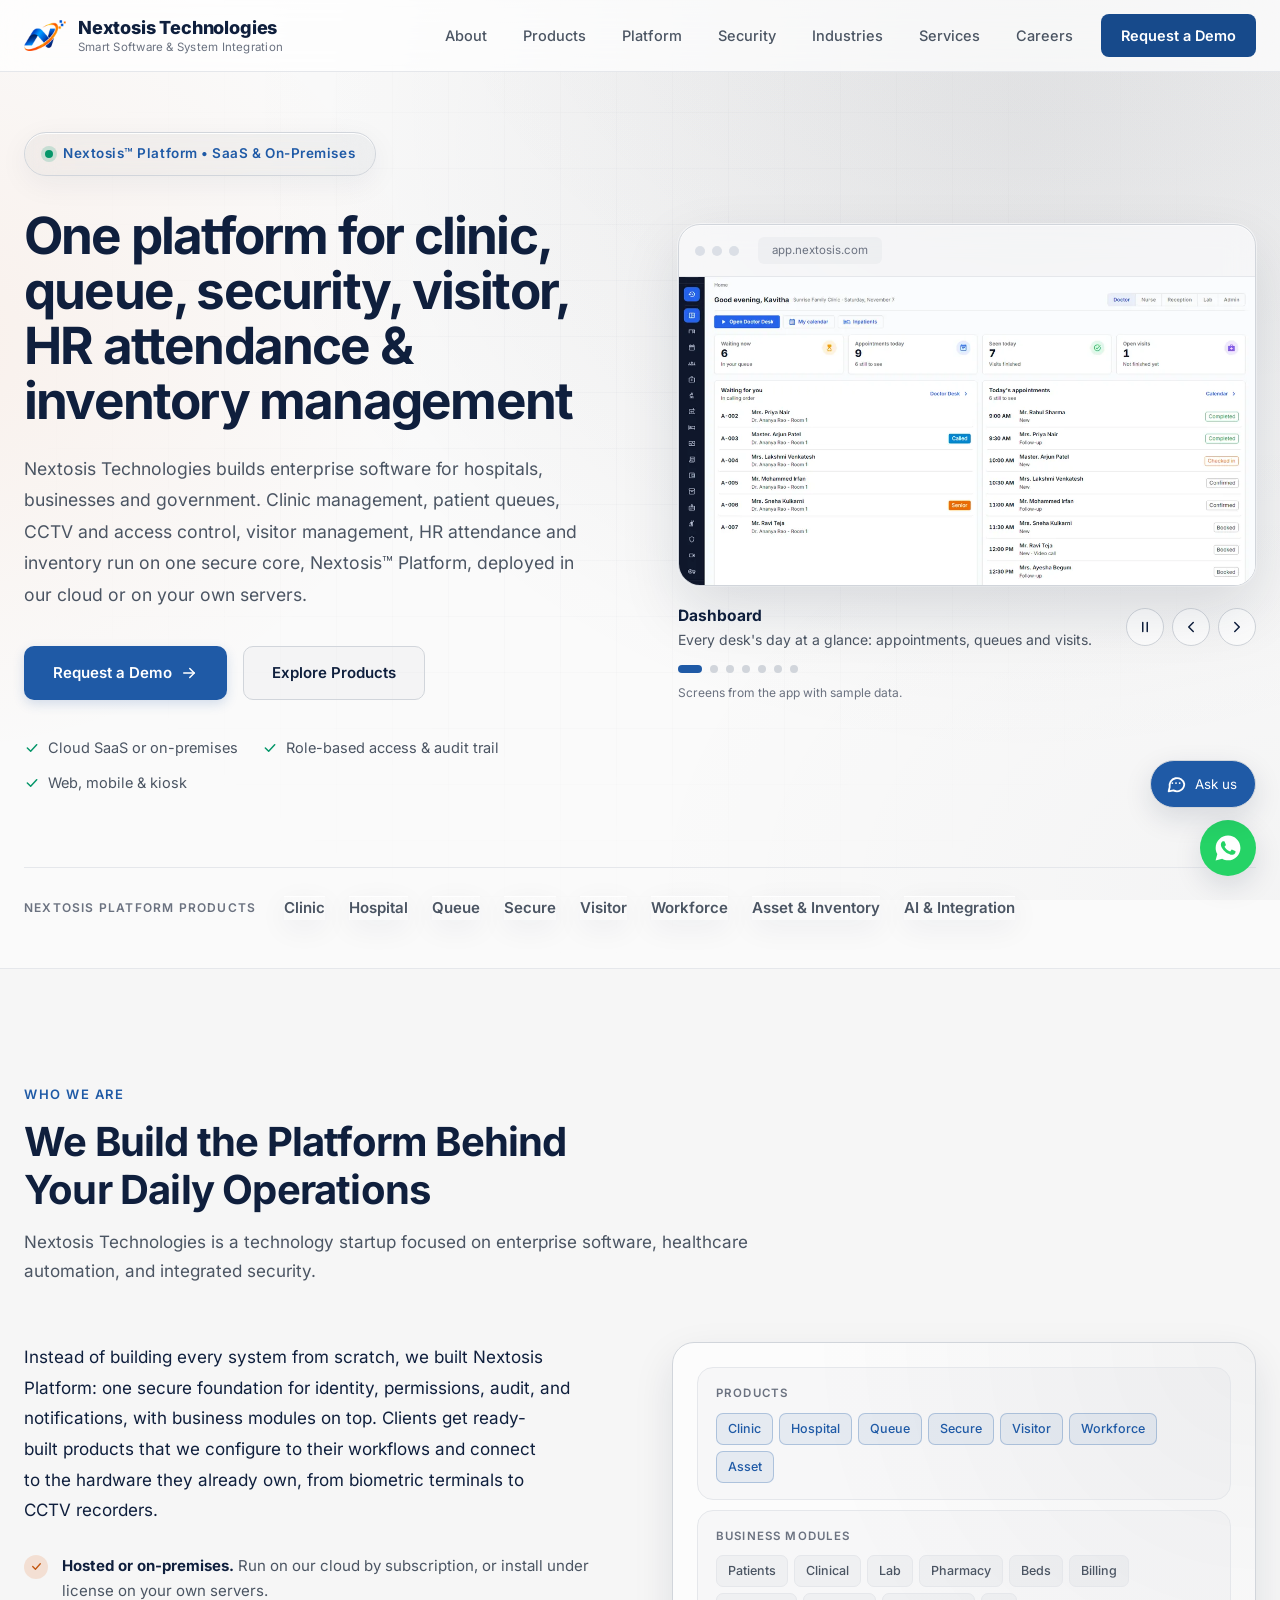
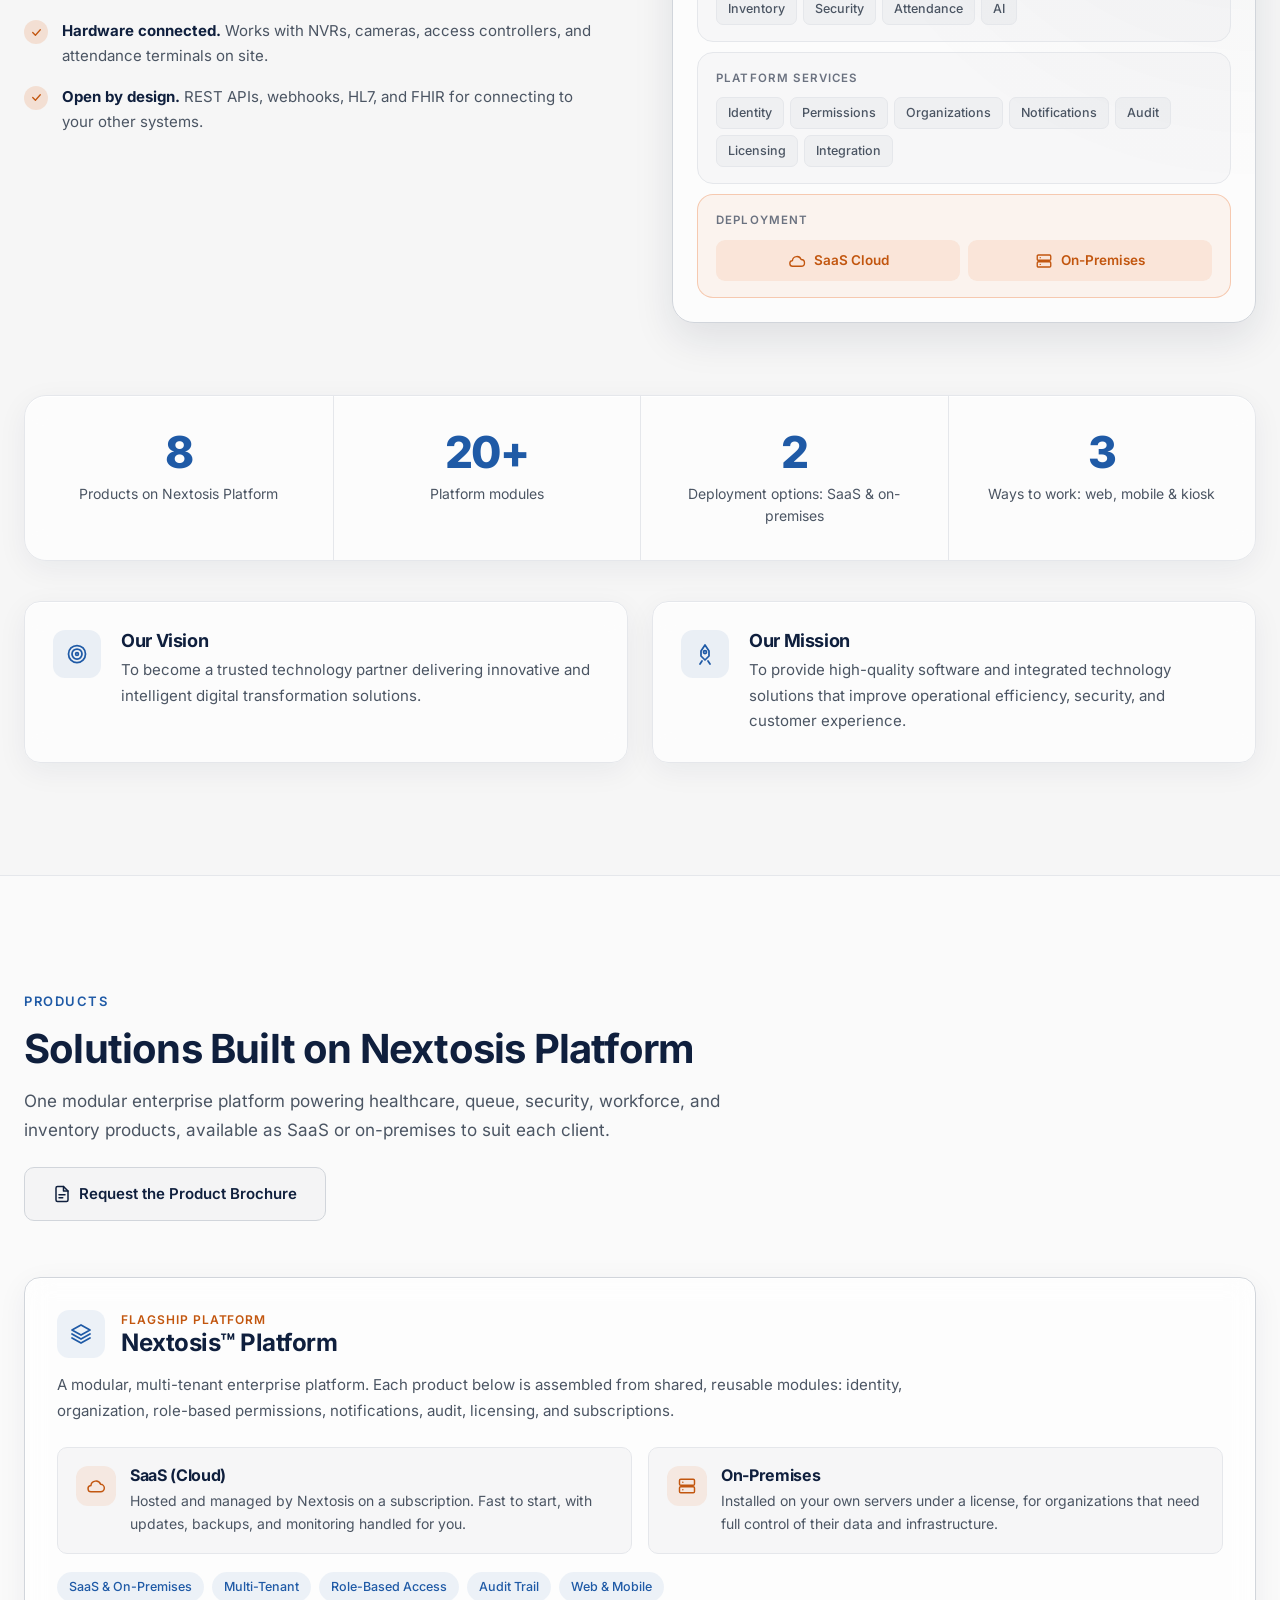
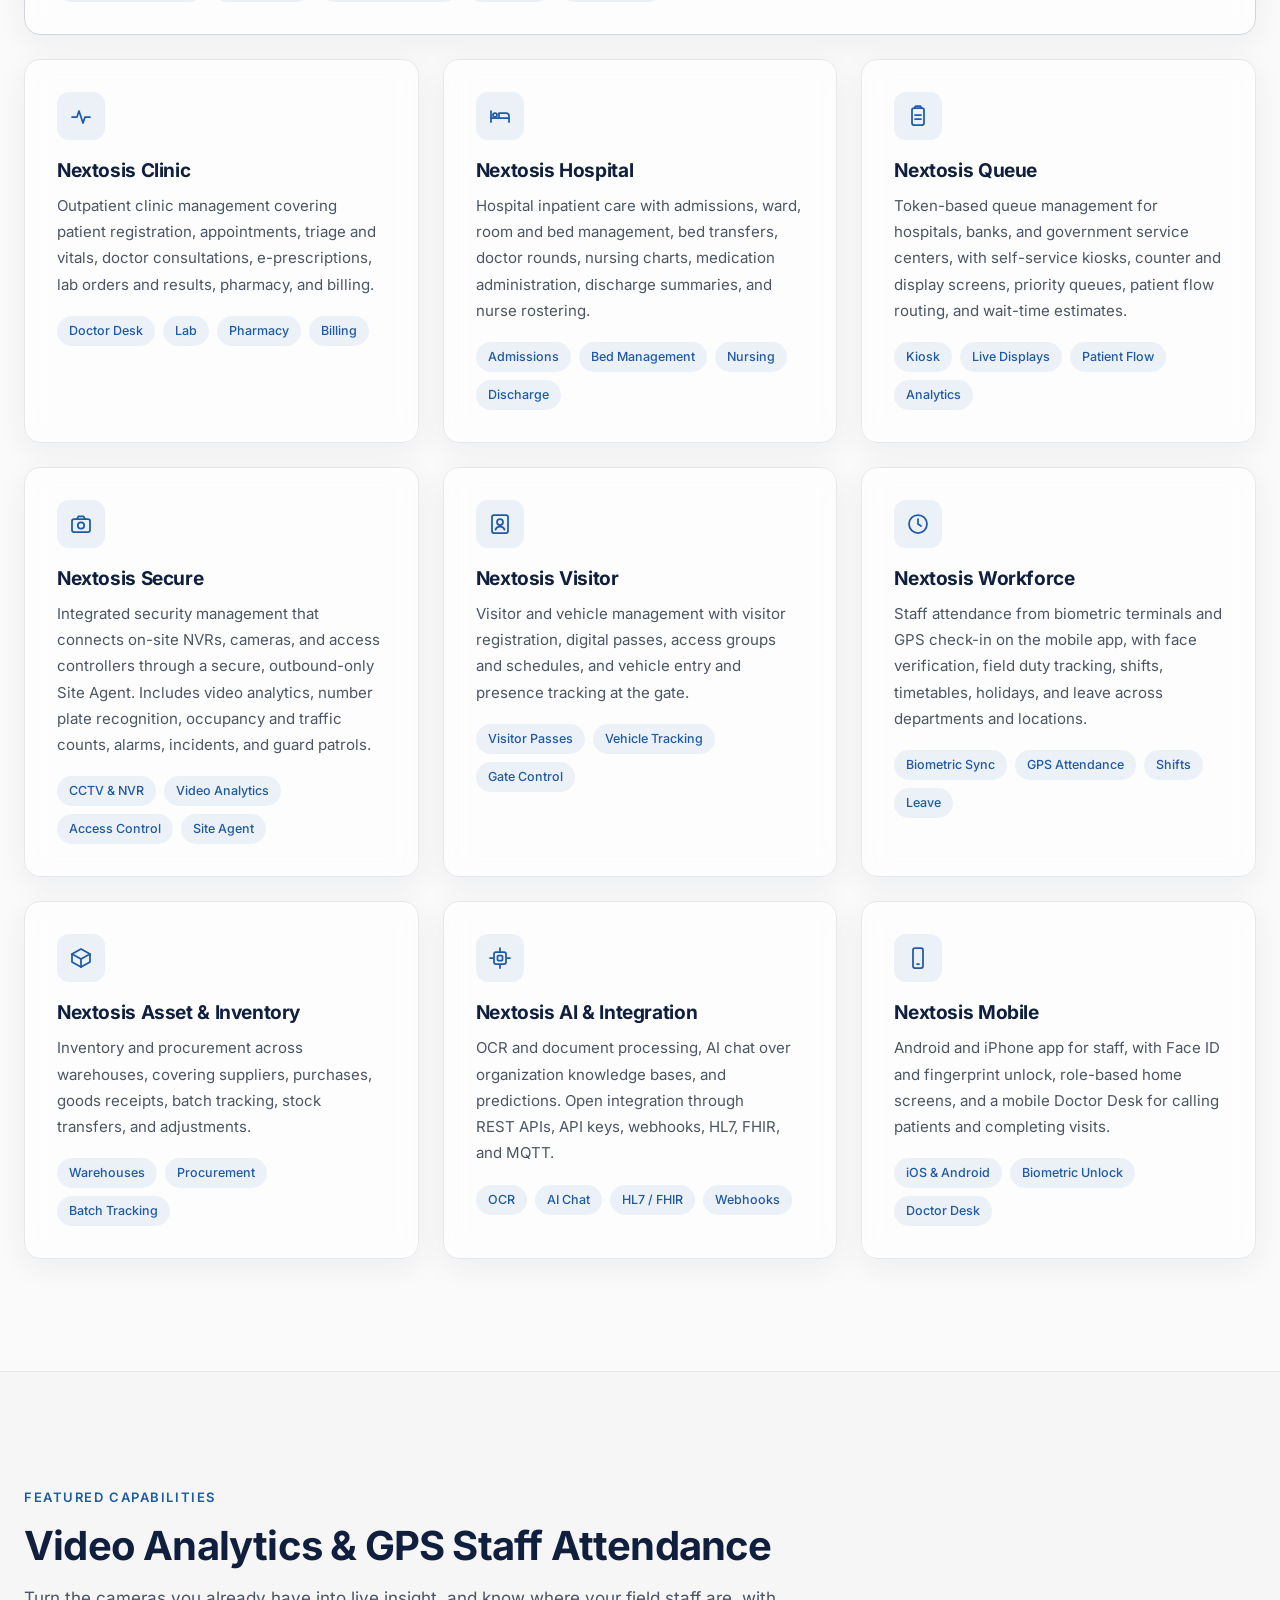
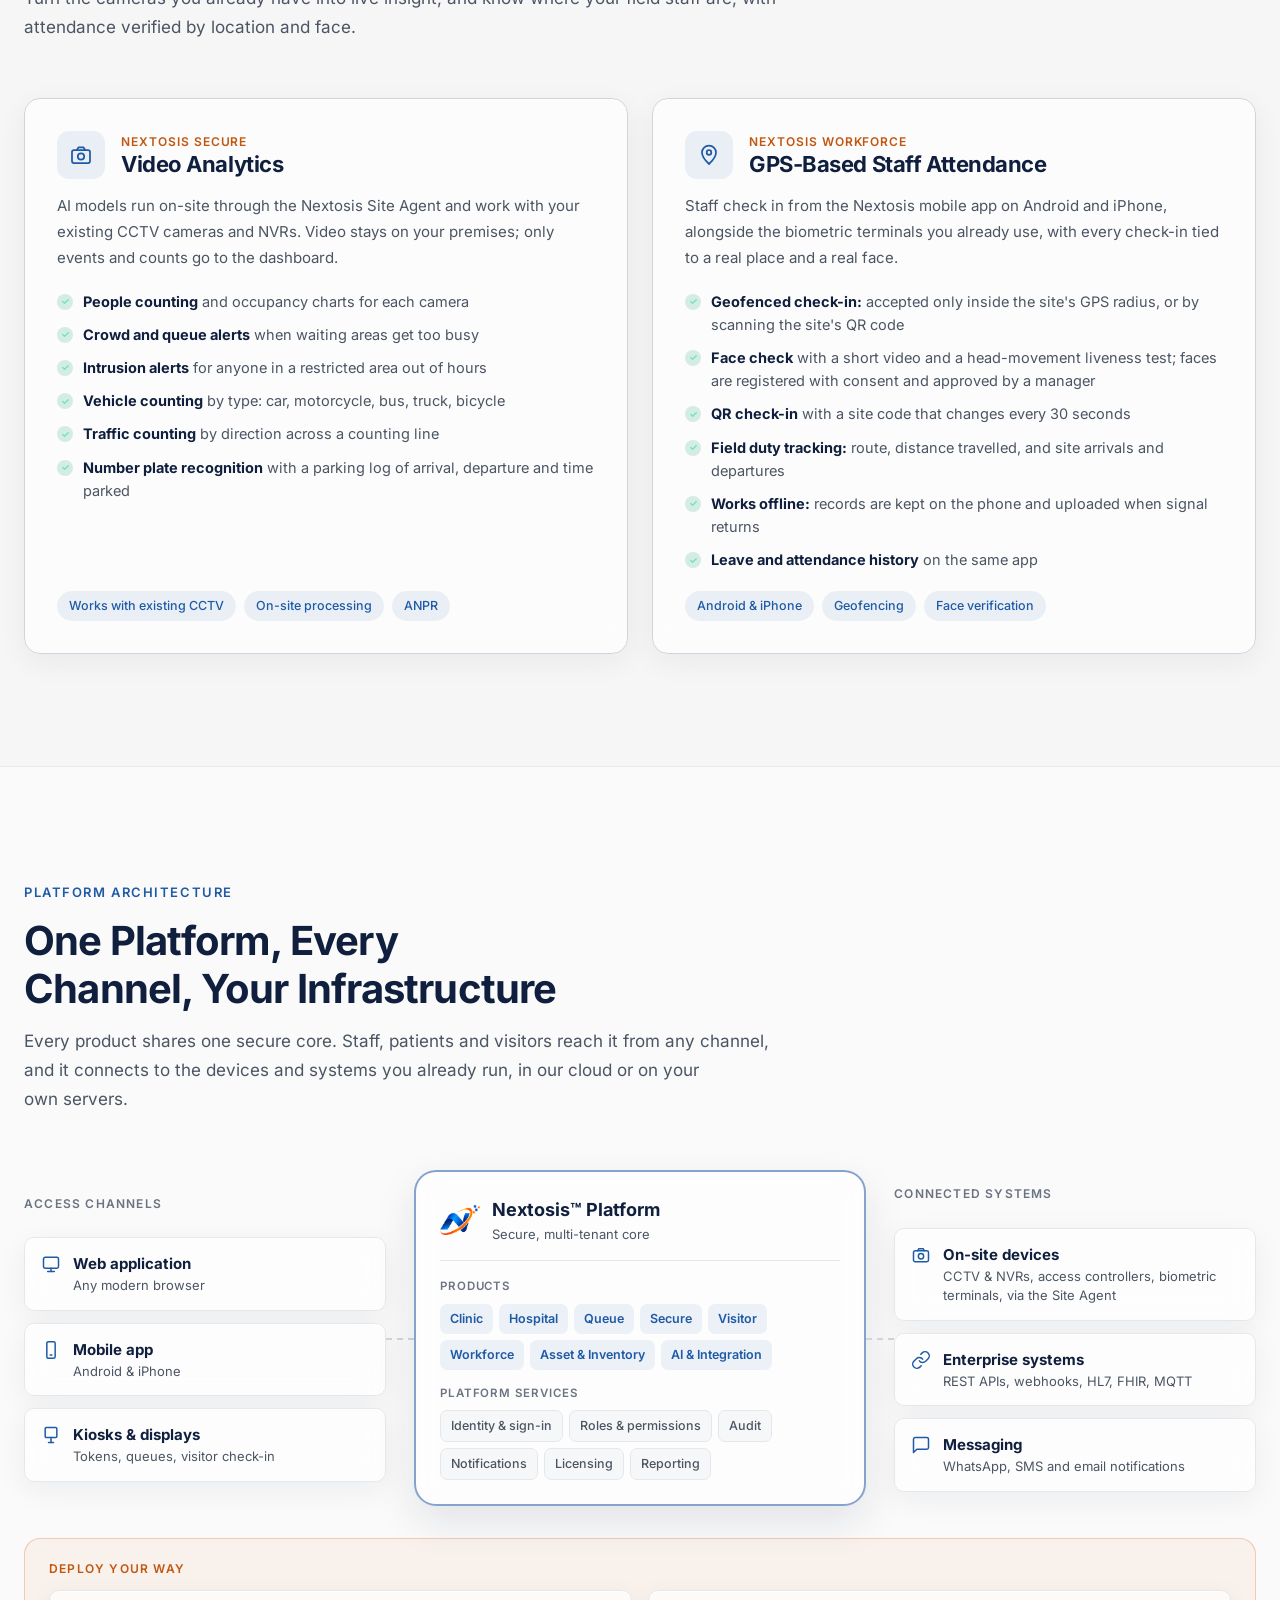
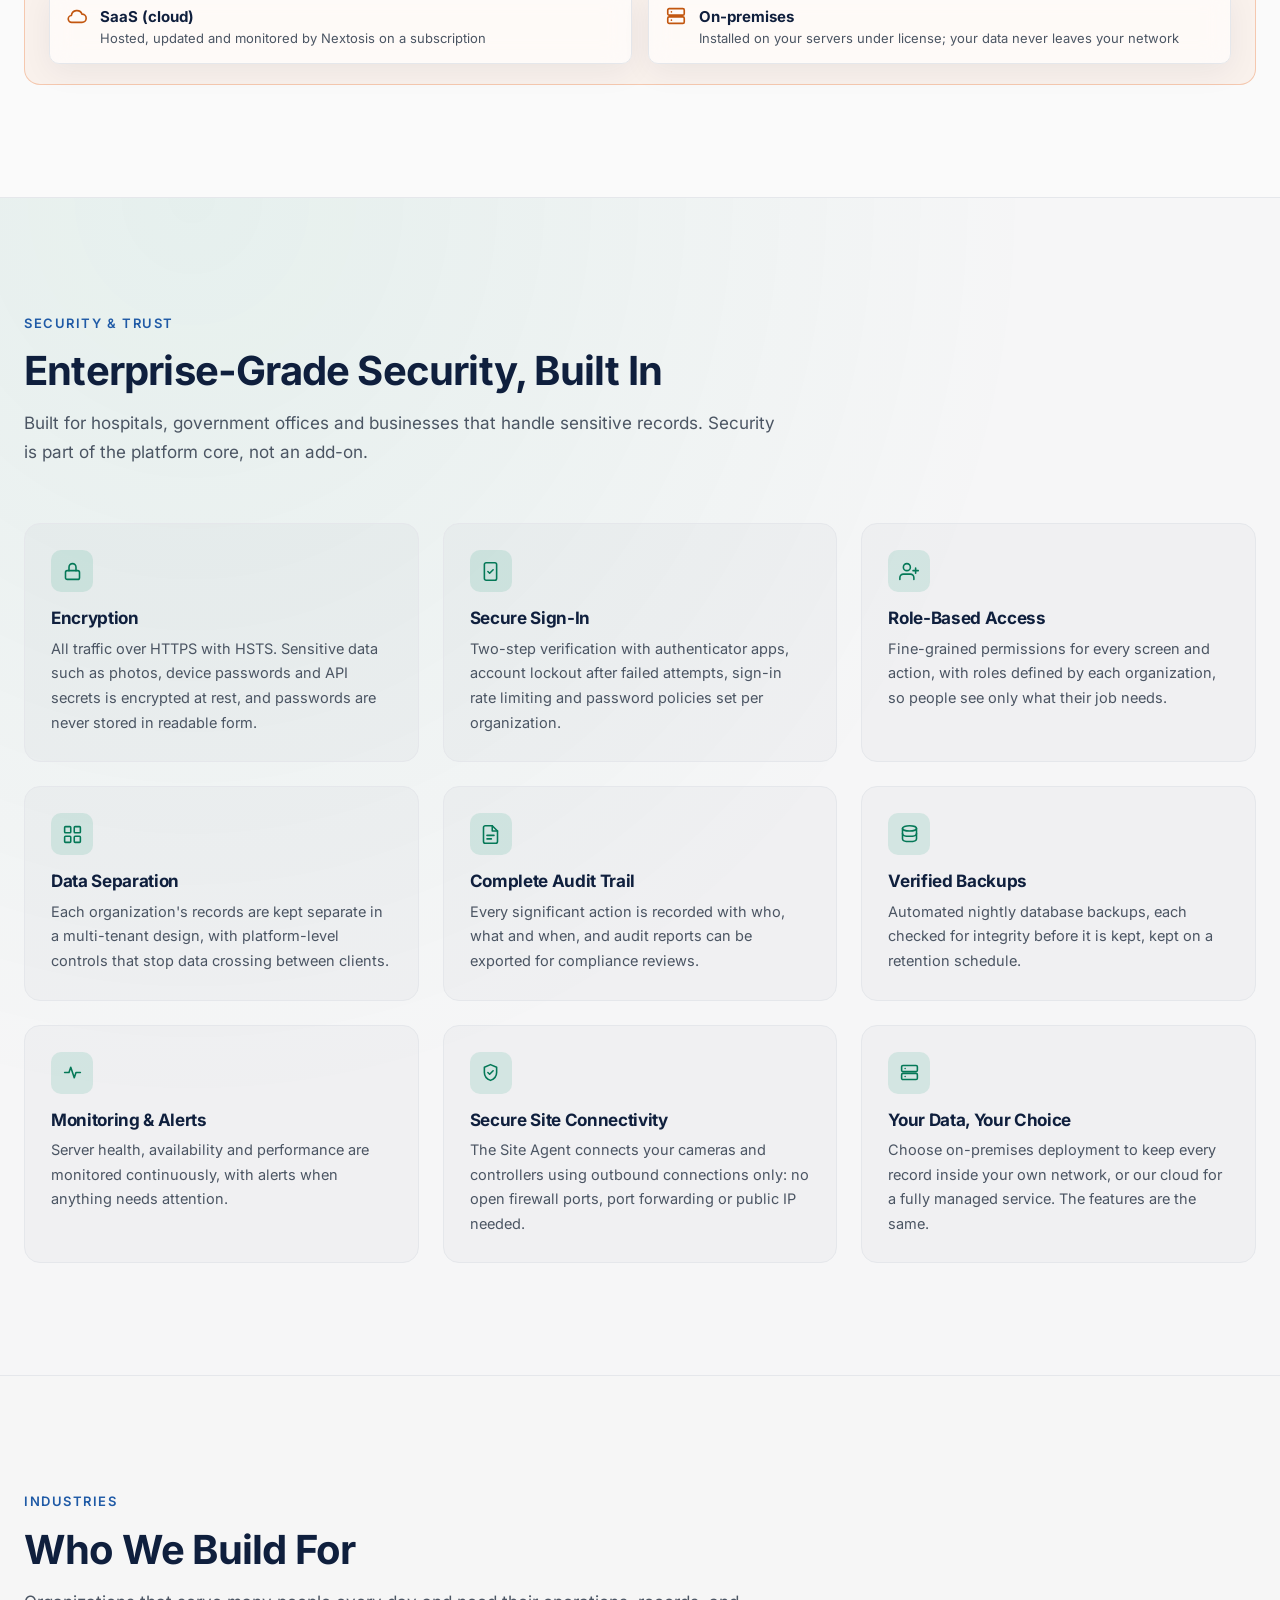
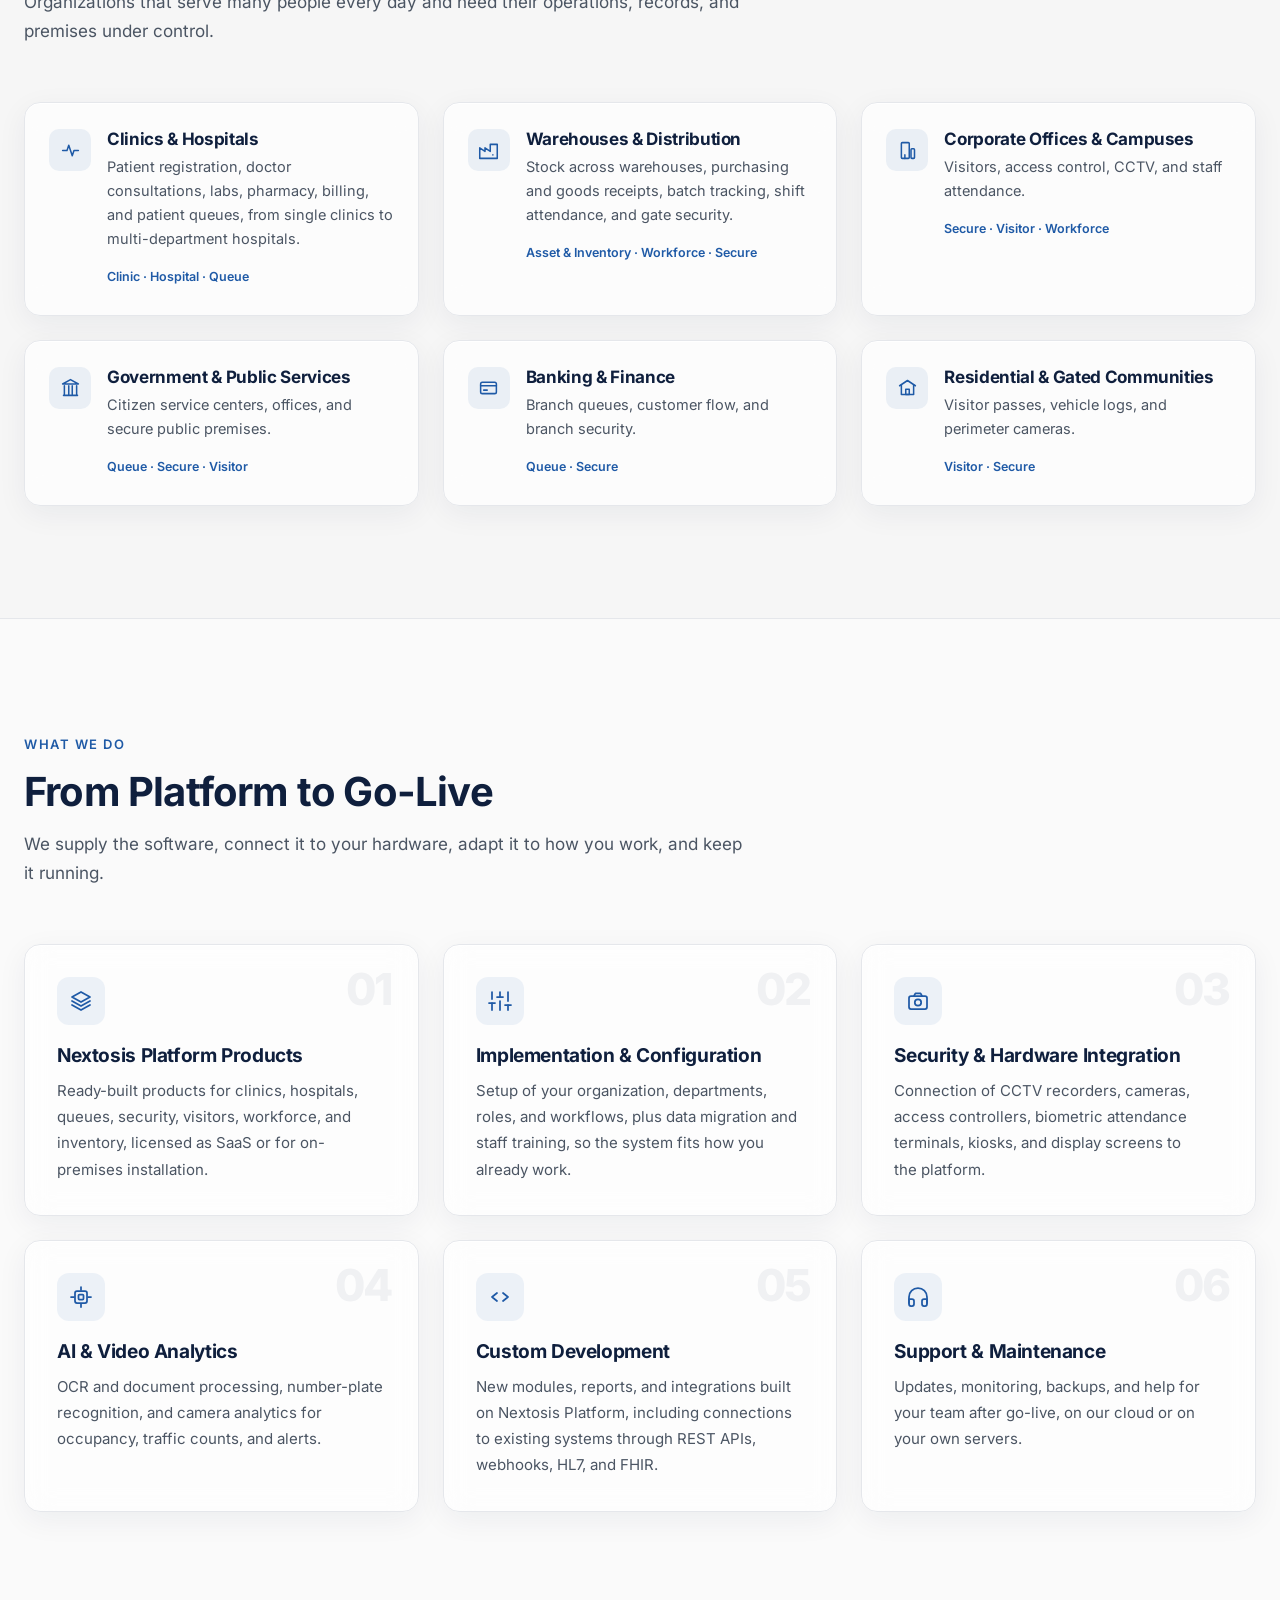
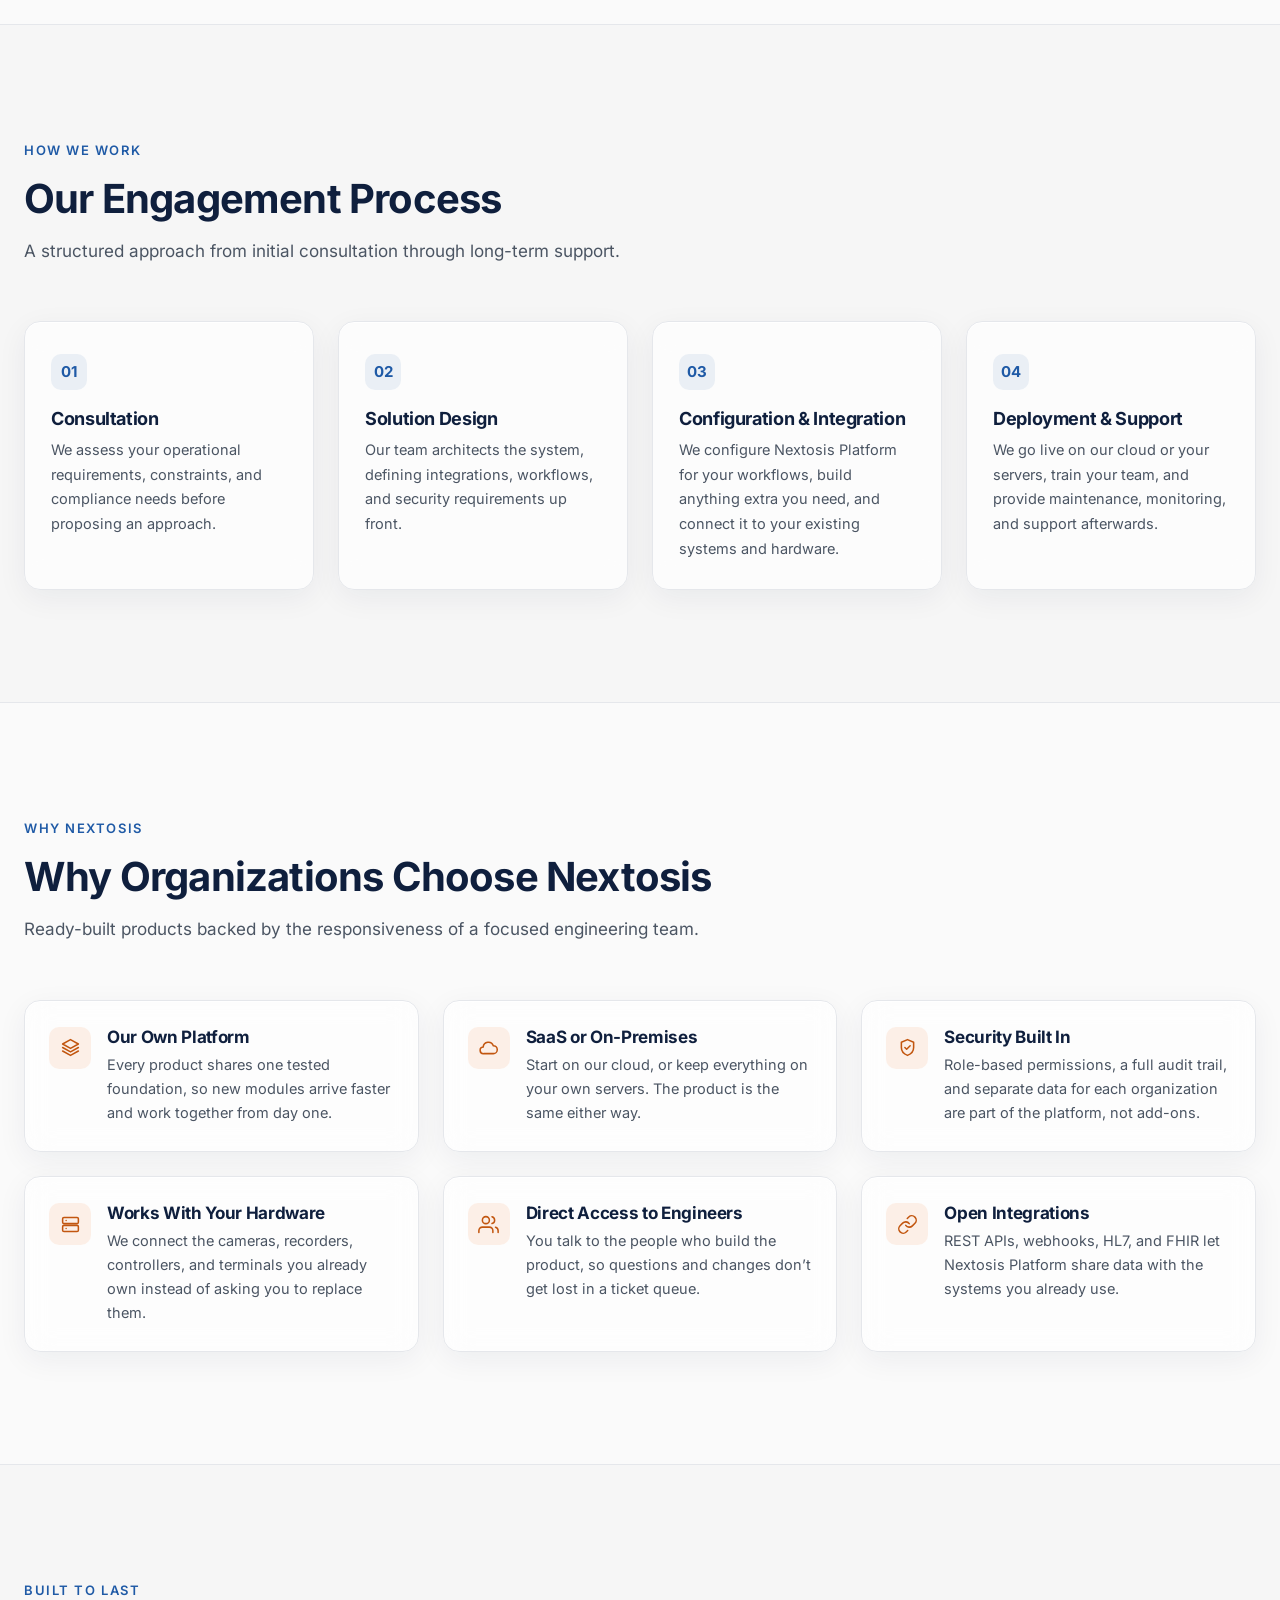
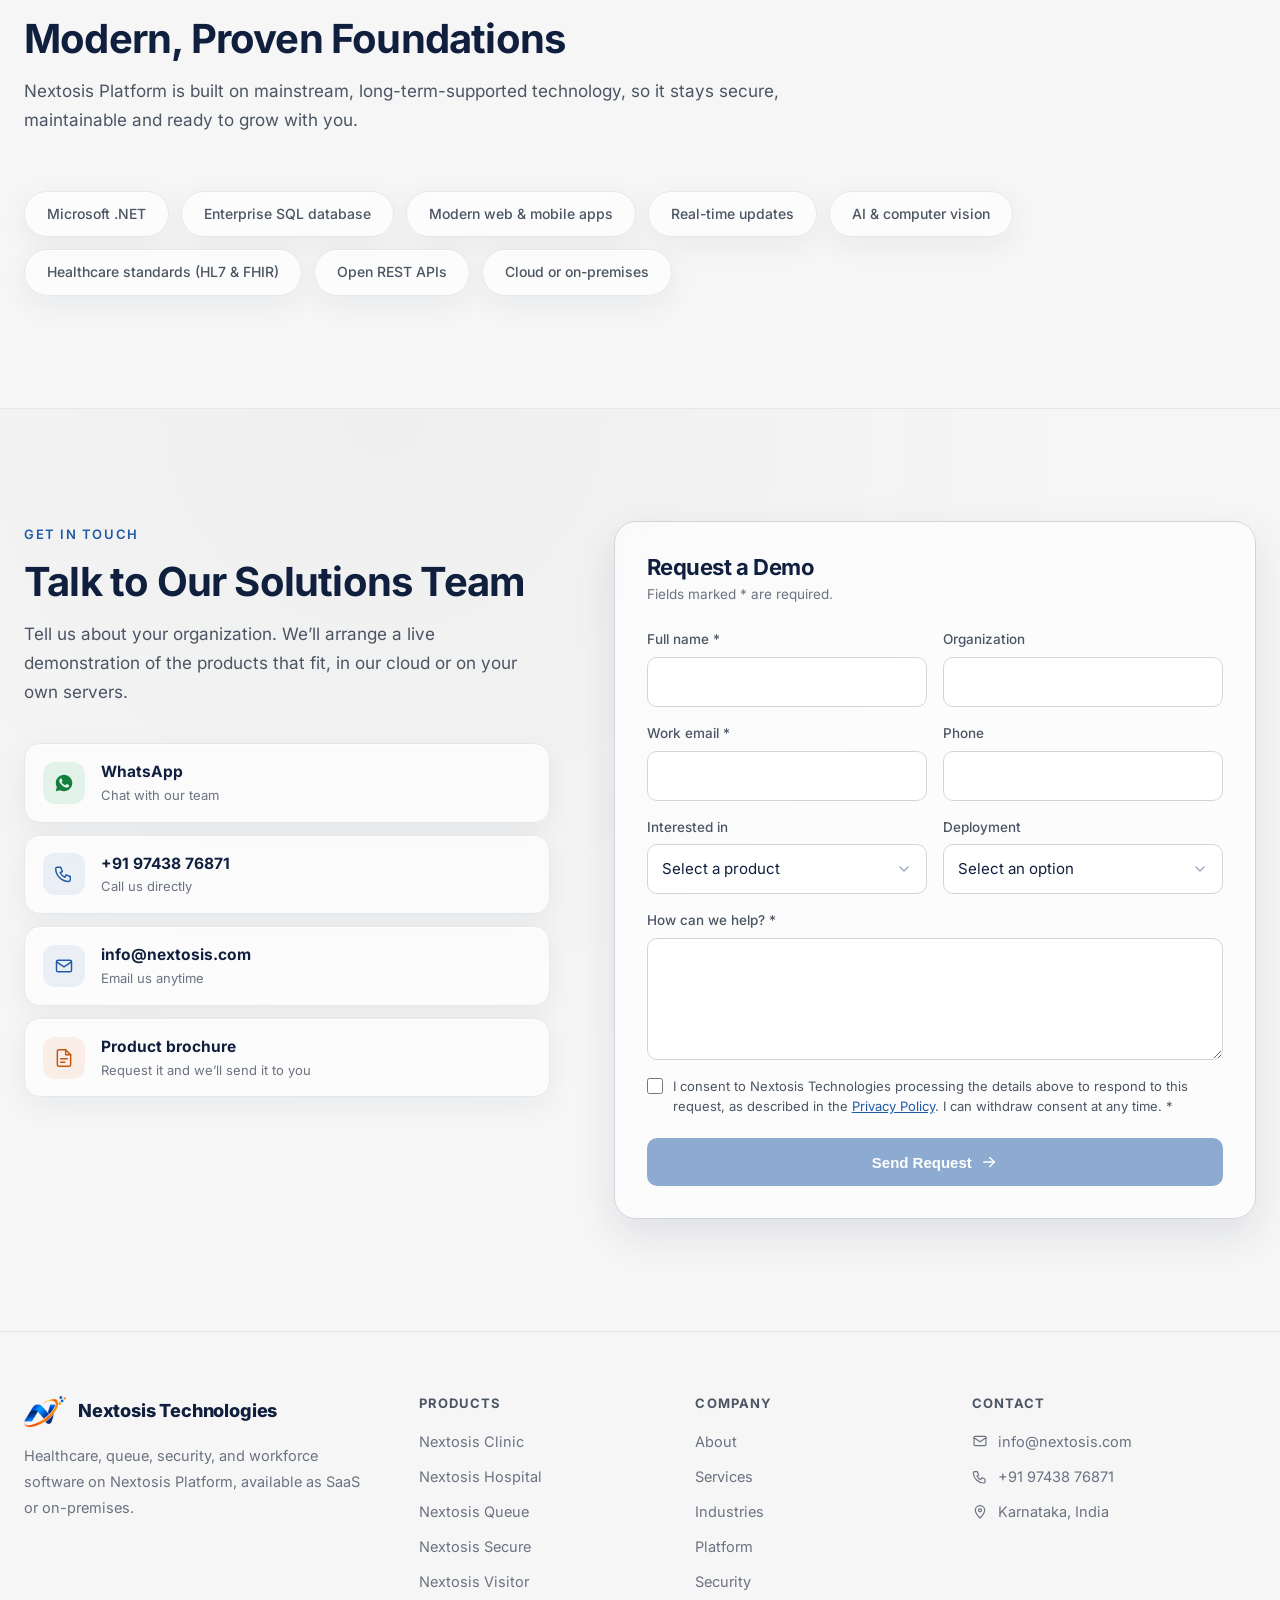
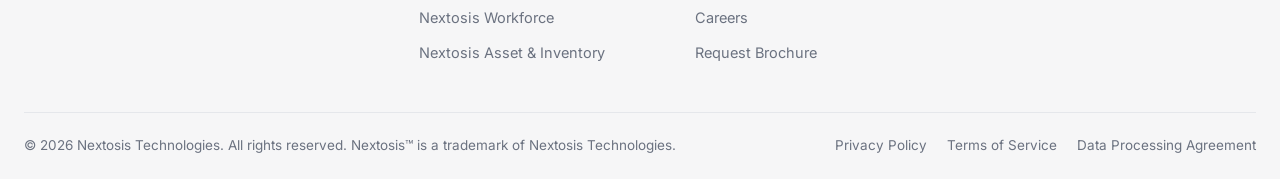
==== commit 79697c5d: "Website: Send Request works only once the consent box is ticked The demo form's Send Request button " ====
--- a/index.html
+++ b/index.html
@@ -26,7 +26,7 @@
     <meta name="twitter:image" content="https://nextosis.com/og-image.png" />
 
     <link rel="stylesheet" href="/fonts/inter.css" />
-    <link rel="stylesheet" href="styles.css?v=25" />
+    <link rel="stylesheet" href="styles.css?v=26" />
     <link rel="icon" type="image/x-icon" href="favicon.ico?v=2" />
     <link rel="apple-touch-icon" href="apple-touch-icon.png" />
     <script type="application/ld+json">
@@ -1189,7 +1189,7 @@
 
     <a class="whatsapp-float" href="https://wa.me/919743876871?text=Hi%20Nextosis%2C%20I%27d%20like%20to%20know%20more%20about%20Nextosis%20Platform." target="_blank" rel="noopener" aria-label="Chat with Nextosis Technologies on WhatsApp"><svg viewBox="0 0 24 24" fill="currentColor" aria-hidden="true"><path d="M12.04 2C6.58 2 2.13 6.45 2.13 11.91c0 1.75.46 3.45 1.32 4.95L2.05 22l5.25-1.38c1.45.79 3.08 1.21 4.74 1.21 5.46 0 9.91-4.45 9.91-9.91C21.95 6.45 17.5 2 12.04 2zm5.8 14.06c-.24.68-1.42 1.3-1.95 1.35-.5.05-1.13.07-1.82-.11-.42-.13-.96-.31-1.65-.61-2.9-1.25-4.79-4.16-4.94-4.36-.14-.19-1.18-1.57-1.18-3s.75-2.13 1.02-2.42c.27-.29.58-.36.78-.36h.56c.18 0 .42-.07.66.5.24.58.82 2 .89 2.15.07.14.12.31.02.5-.1.19-.14.31-.29.48-.14.17-.3.38-.43.51-.14.14-.29.3-.13.59.17.29.74 1.22 1.59 1.98 1.09.97 2.01 1.27 2.3 1.42.29.14.46.12.63-.07.17-.19.72-.84.91-1.13.19-.29.38-.24.65-.14.26.1 1.68.79 1.97.94.29.14.48.22.55.34.07.12.07.7-.17 1.38z"/></svg></a>
 
-    <script src="main.js?v=24"></script>
+    <script src="main.js?v=25"></script>
     <script src="chatbot.js?v=2" defer></script>
   </body>
 </html>
--- a/styles.css
+++ b/styles.css
@@ -259,6 +259,14 @@
   box-shadow: 0 6px 16px rgba(31, 90, 166, 0.24);
 }
 
+.btn:disabled,
+.btn:disabled:hover {
+  opacity: 0.5;
+  cursor: not-allowed;
+  transform: none;
+  box-shadow: none;
+}
+
 .btn-outline {
   background: rgba(15, 31, 61, 0.024);
   color: var(--text);
@@ -2012,7 +2020,7 @@
   margin-top: 4px;
 }
 
-.form-submit:disabled {
+.form-submit.is-sending:disabled {
   opacity: 0.6;
   cursor: progress;
   transform: none;
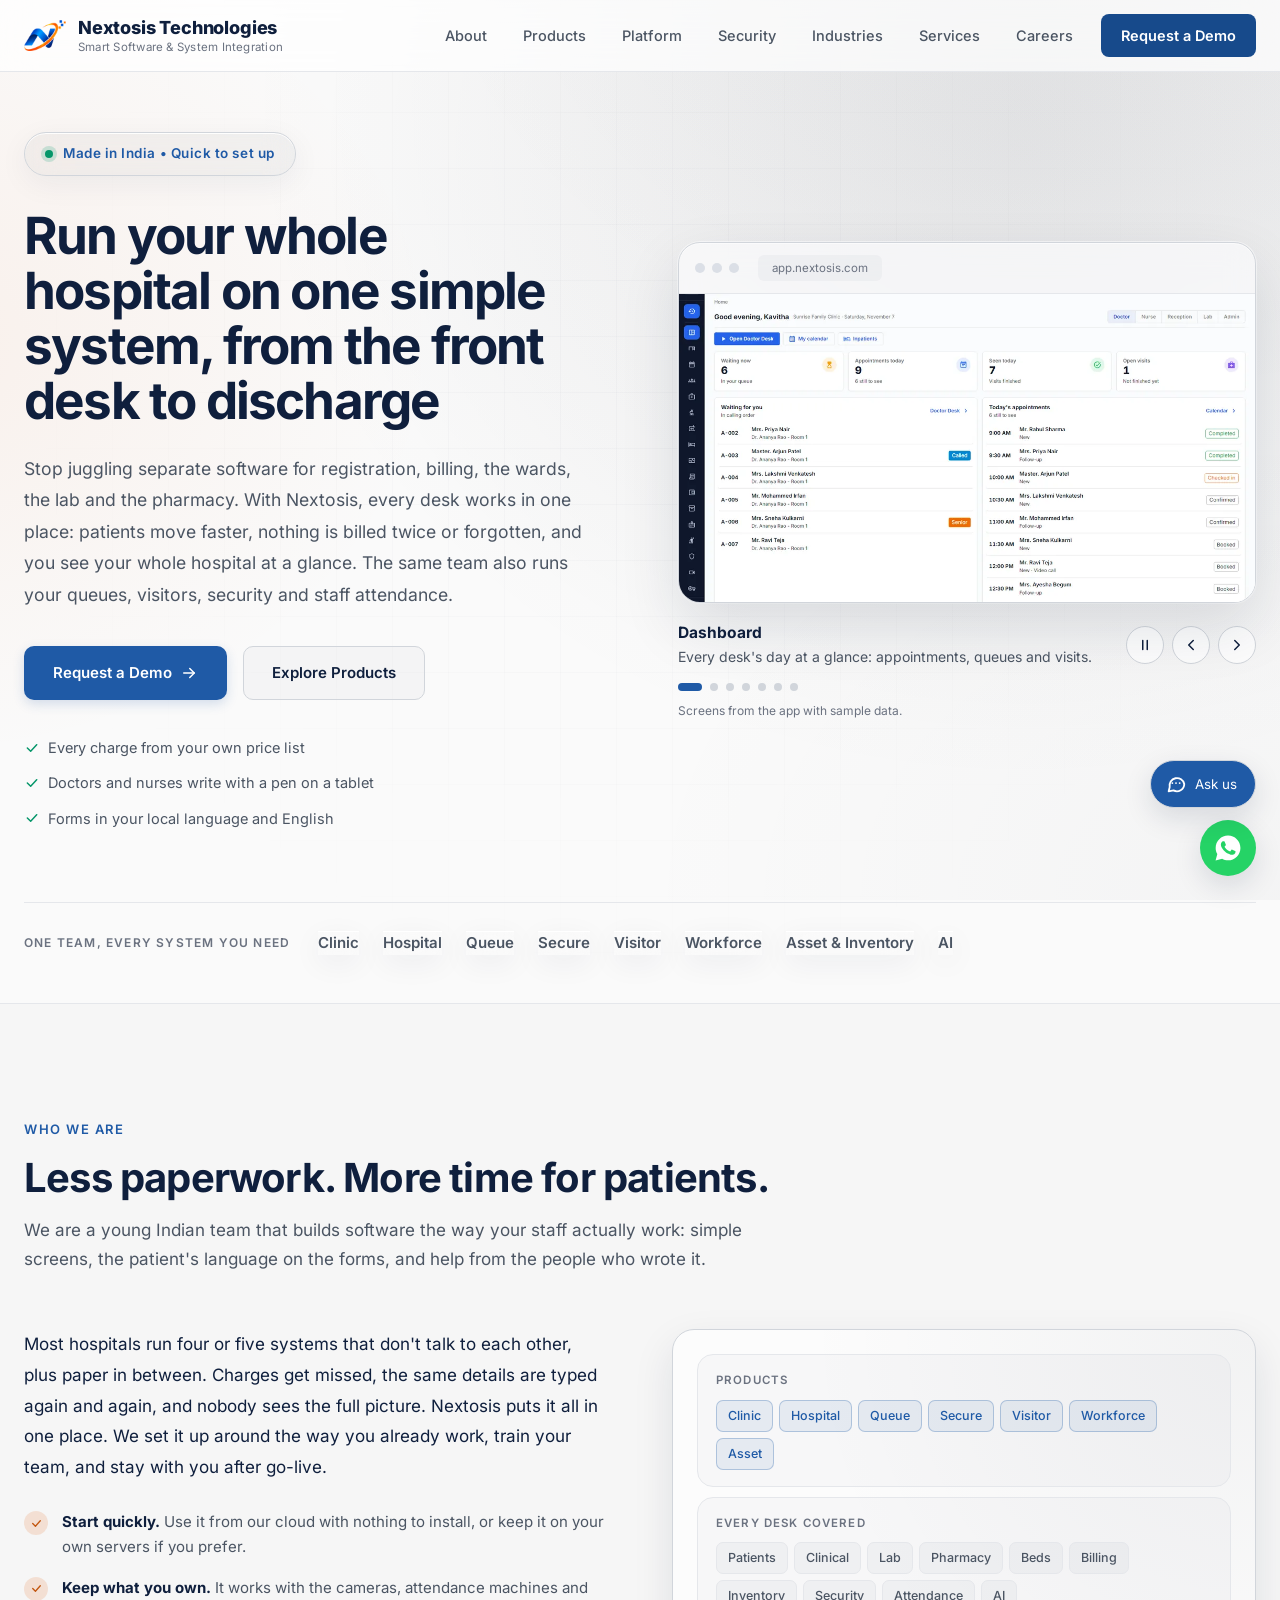
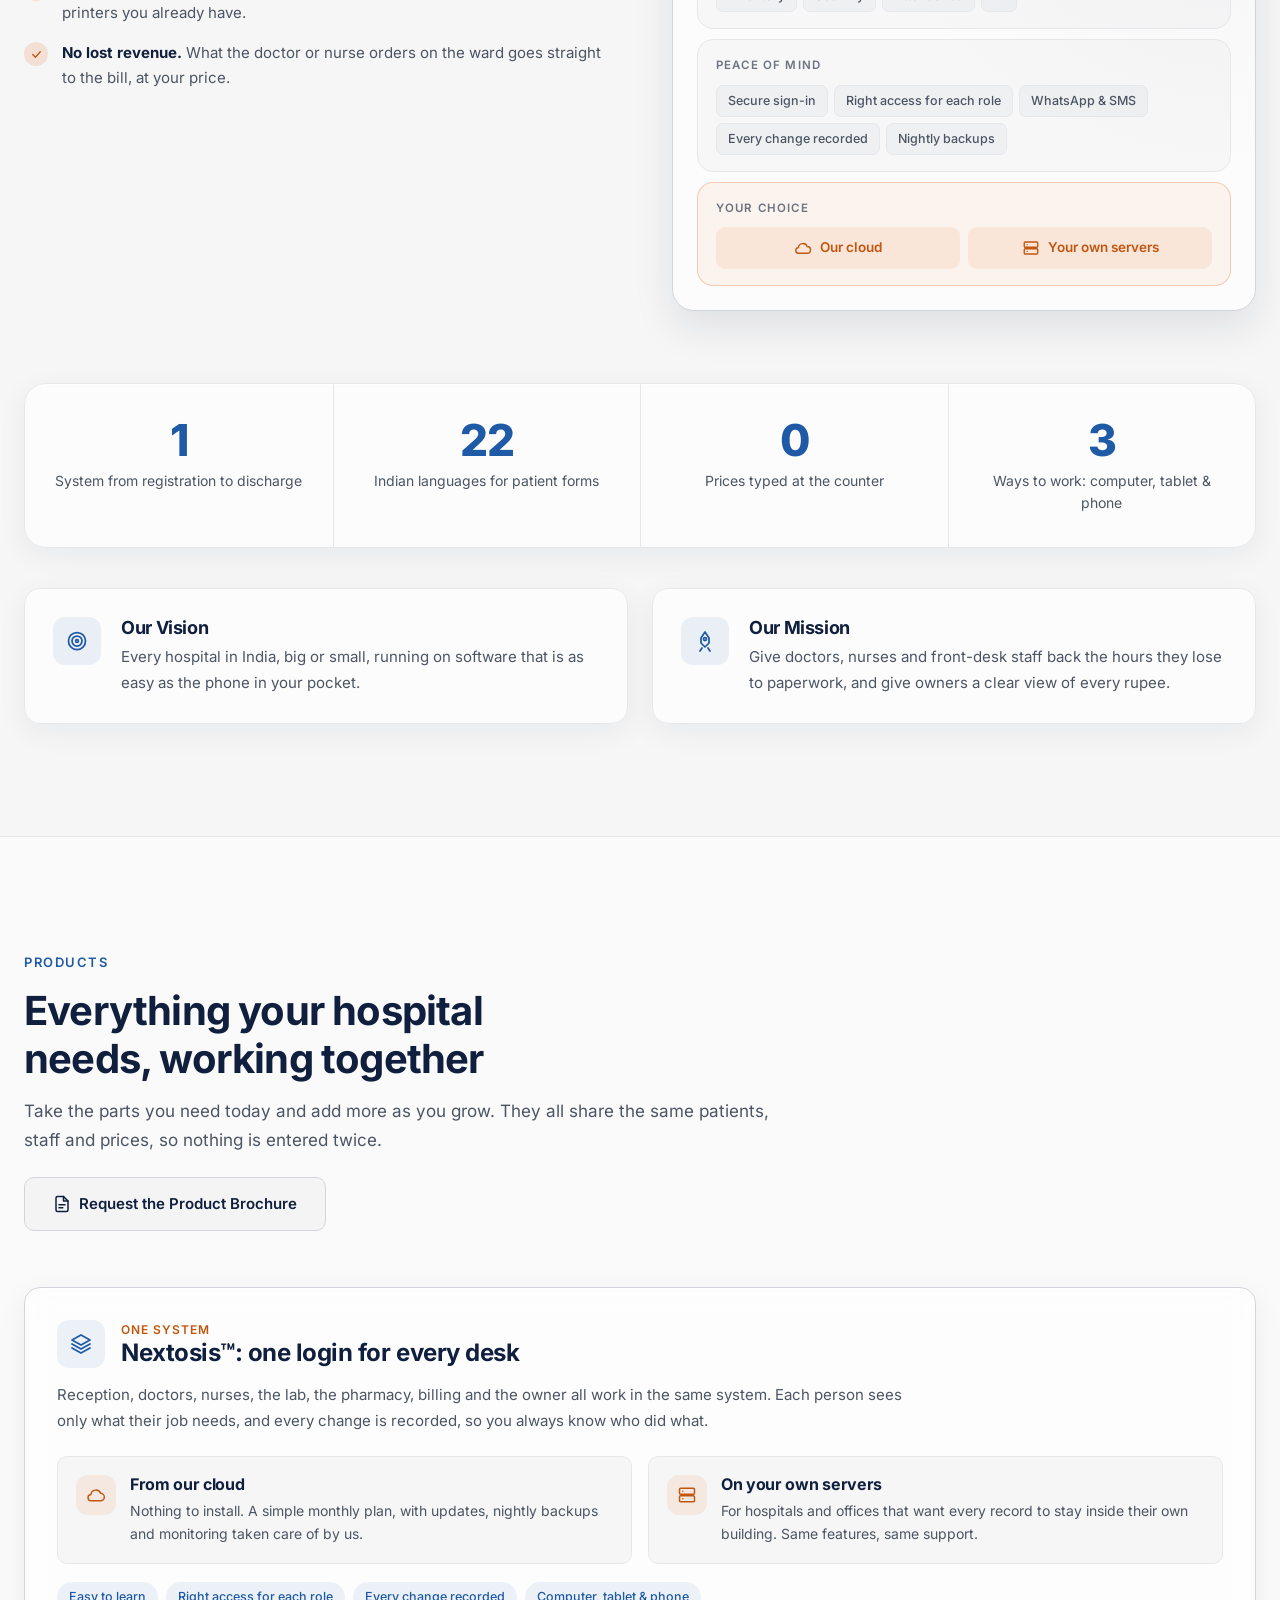
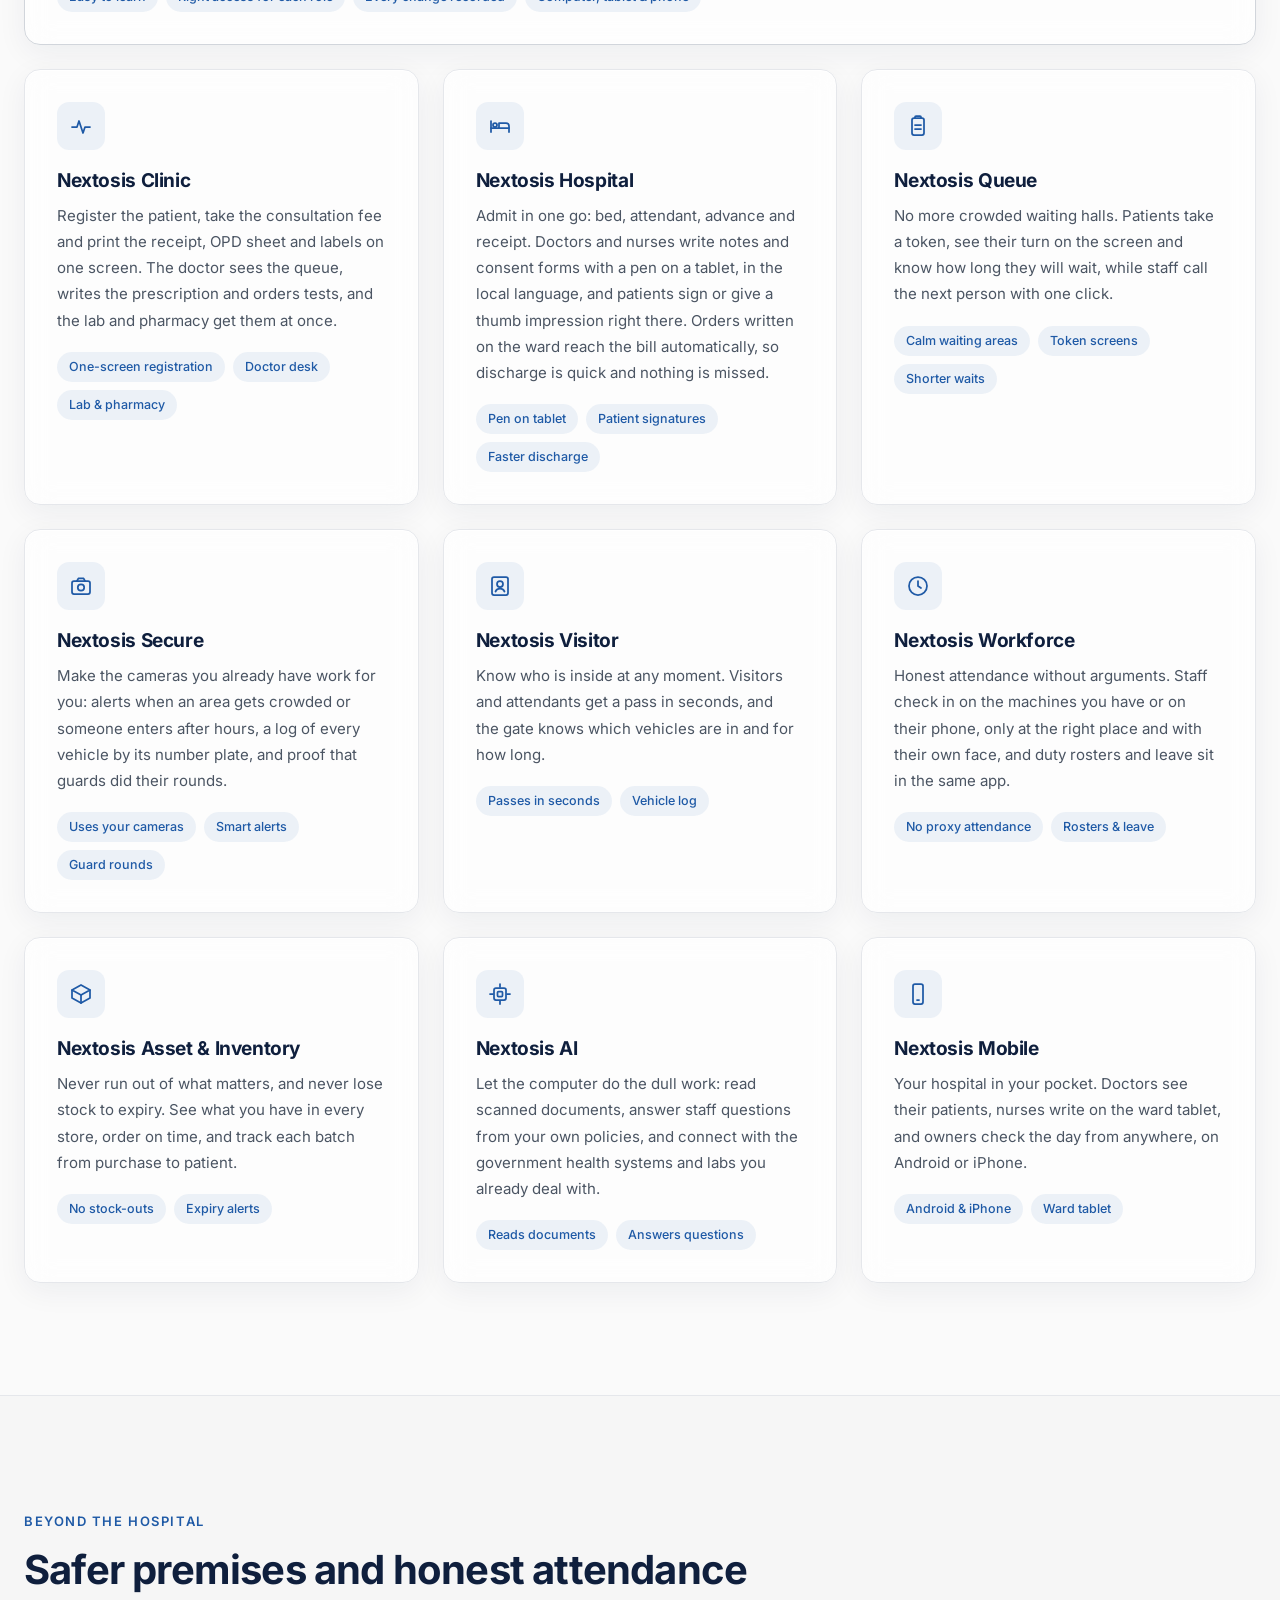
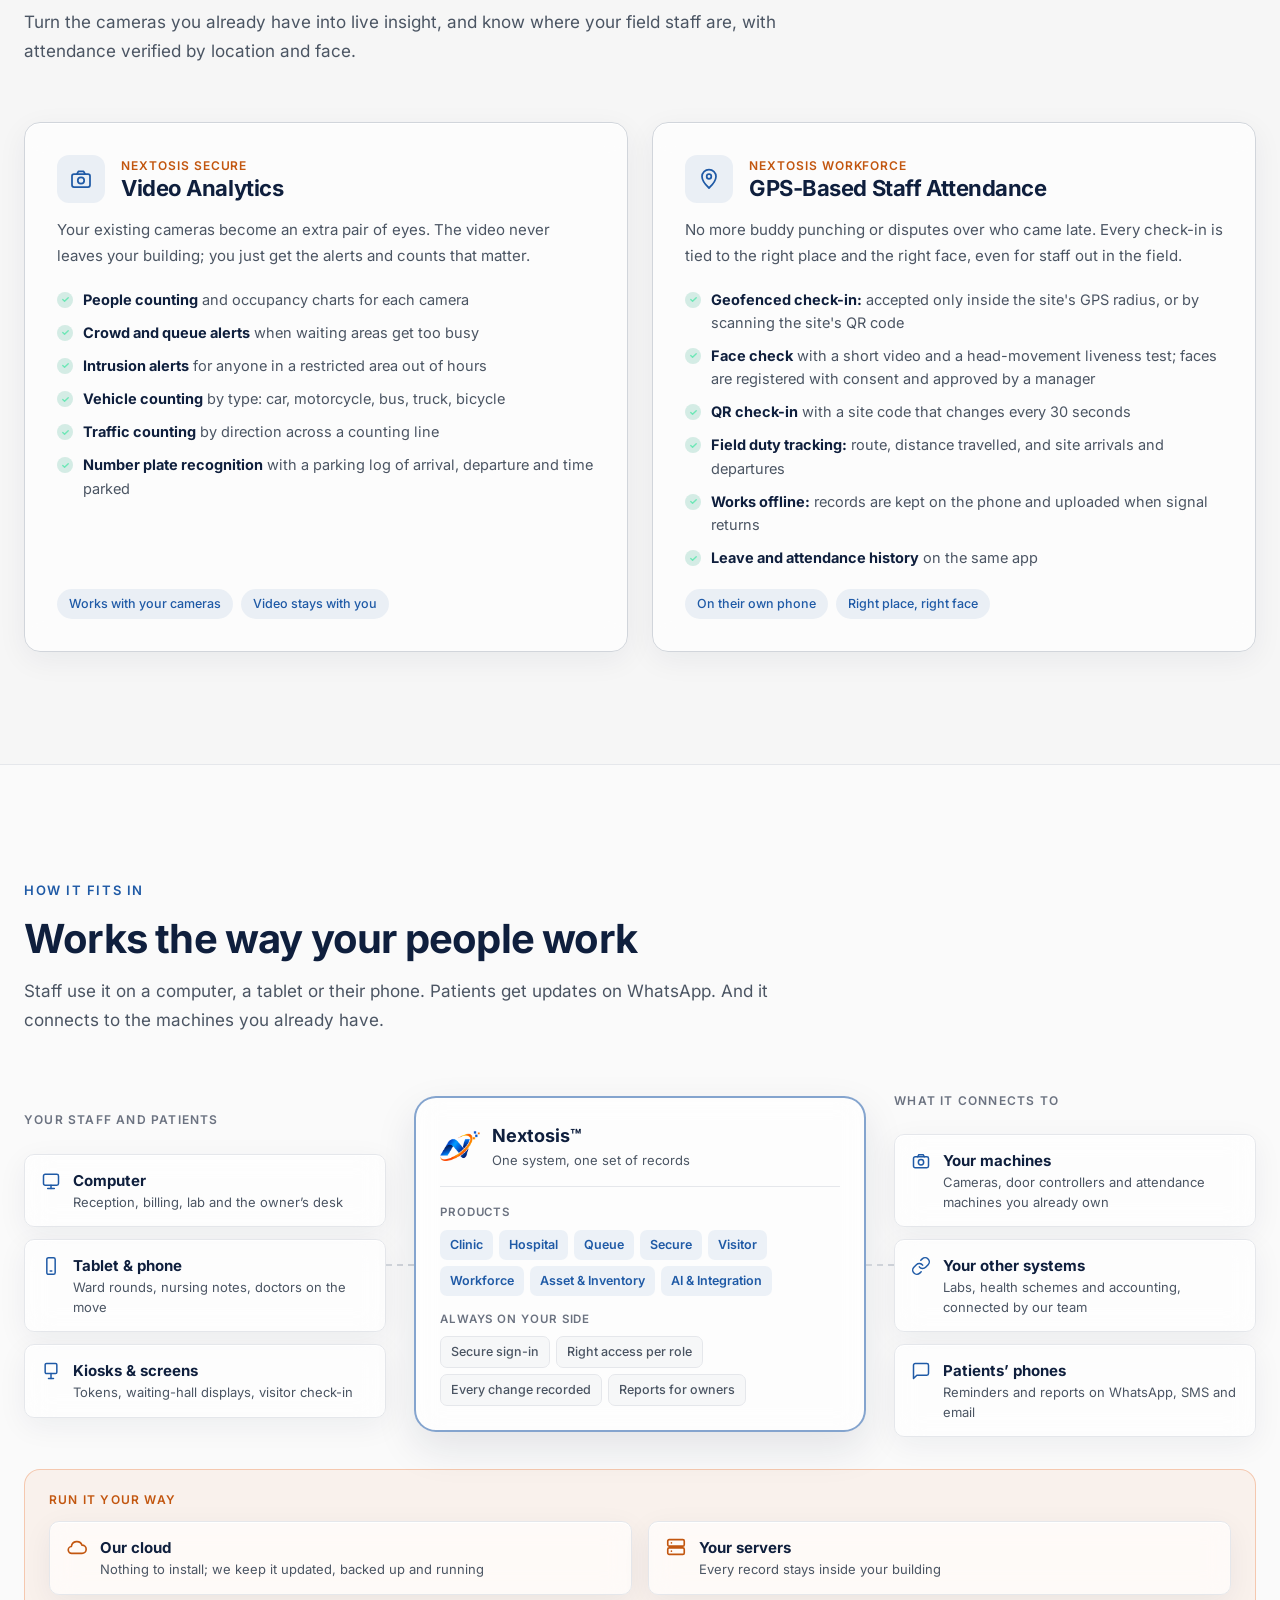
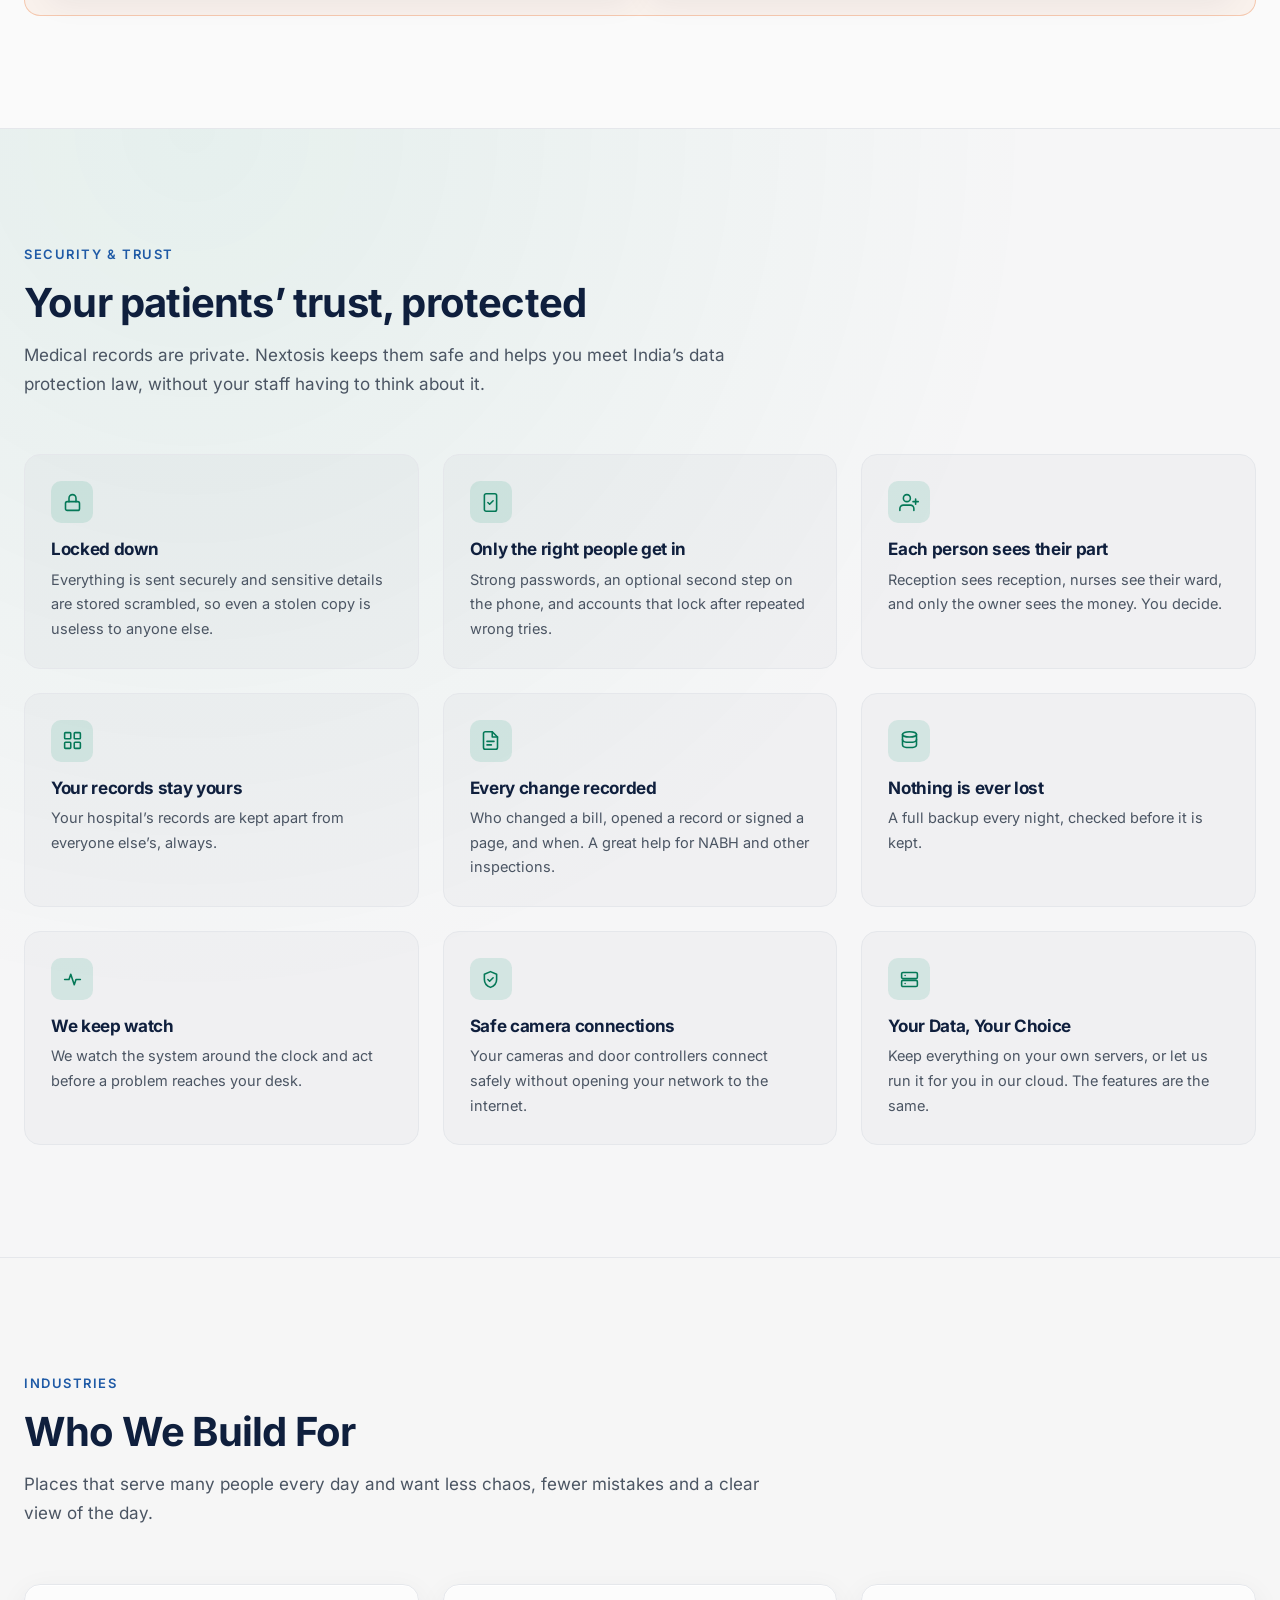
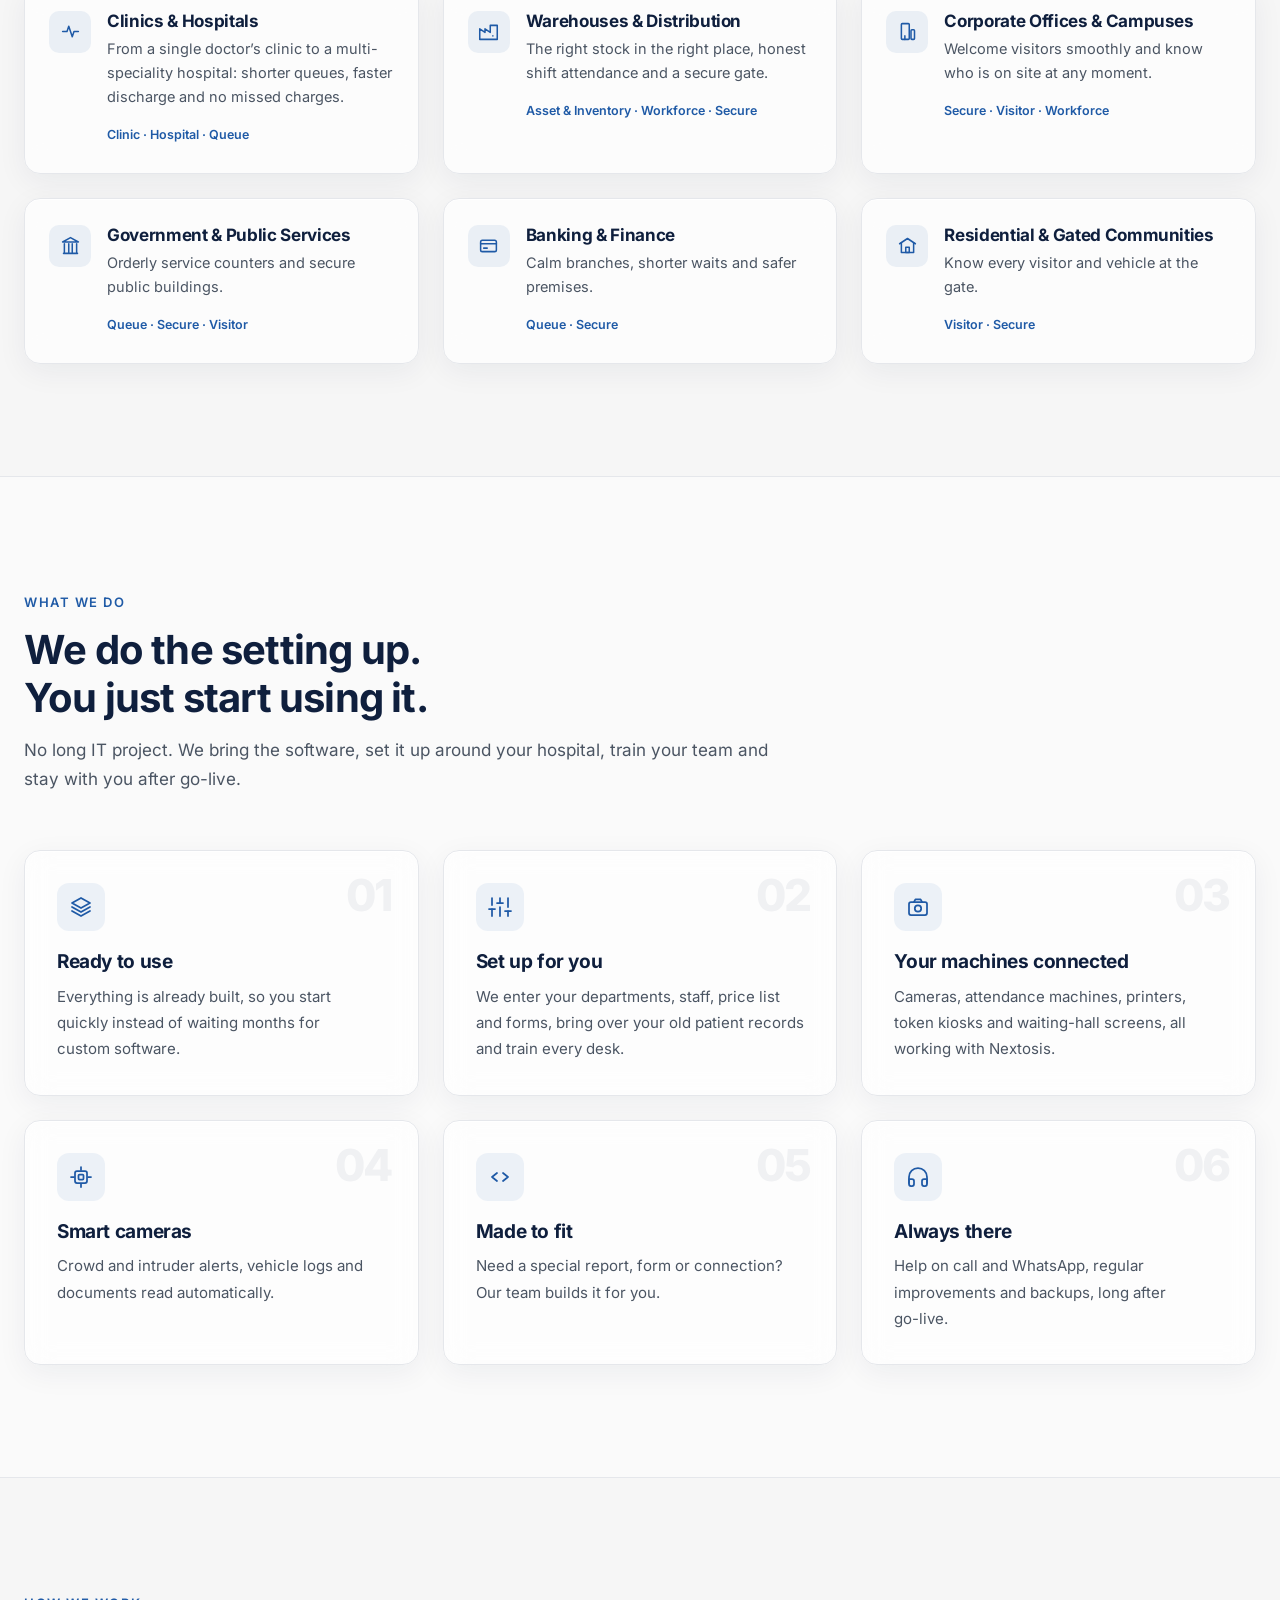
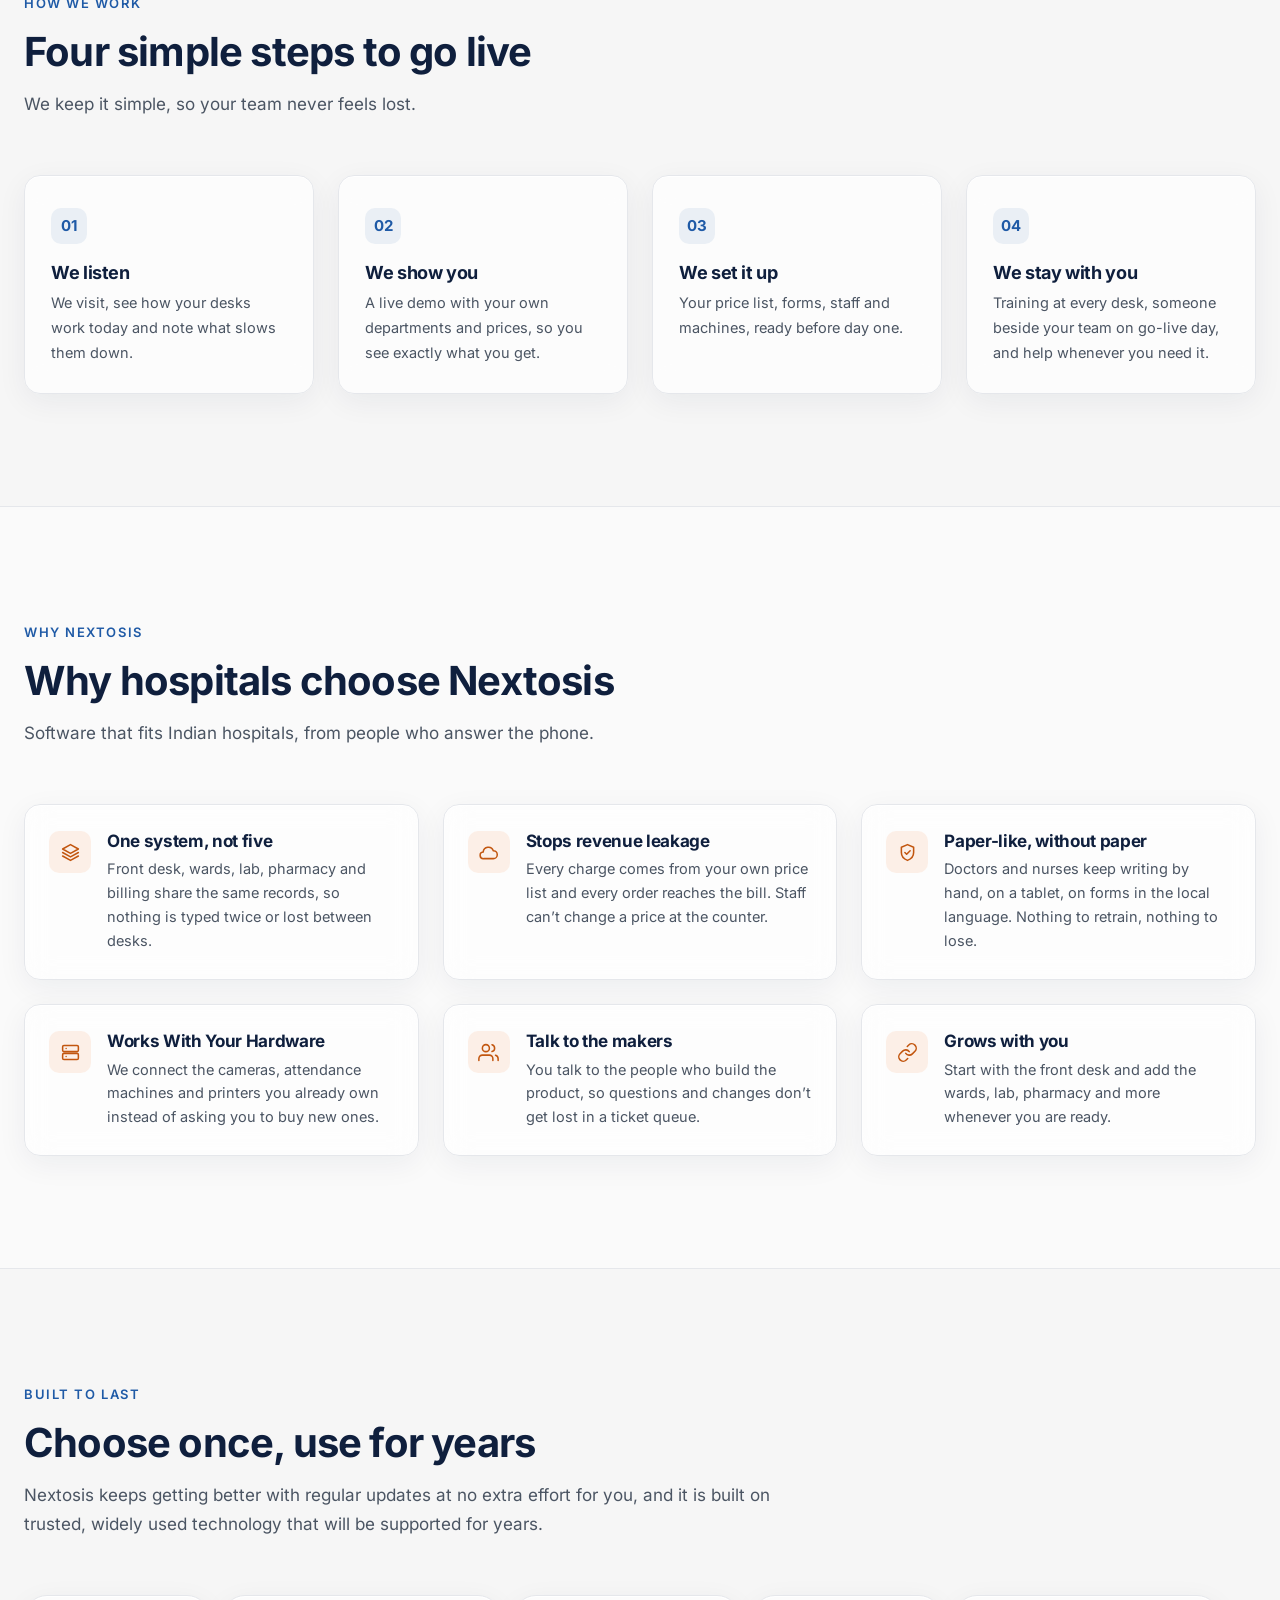
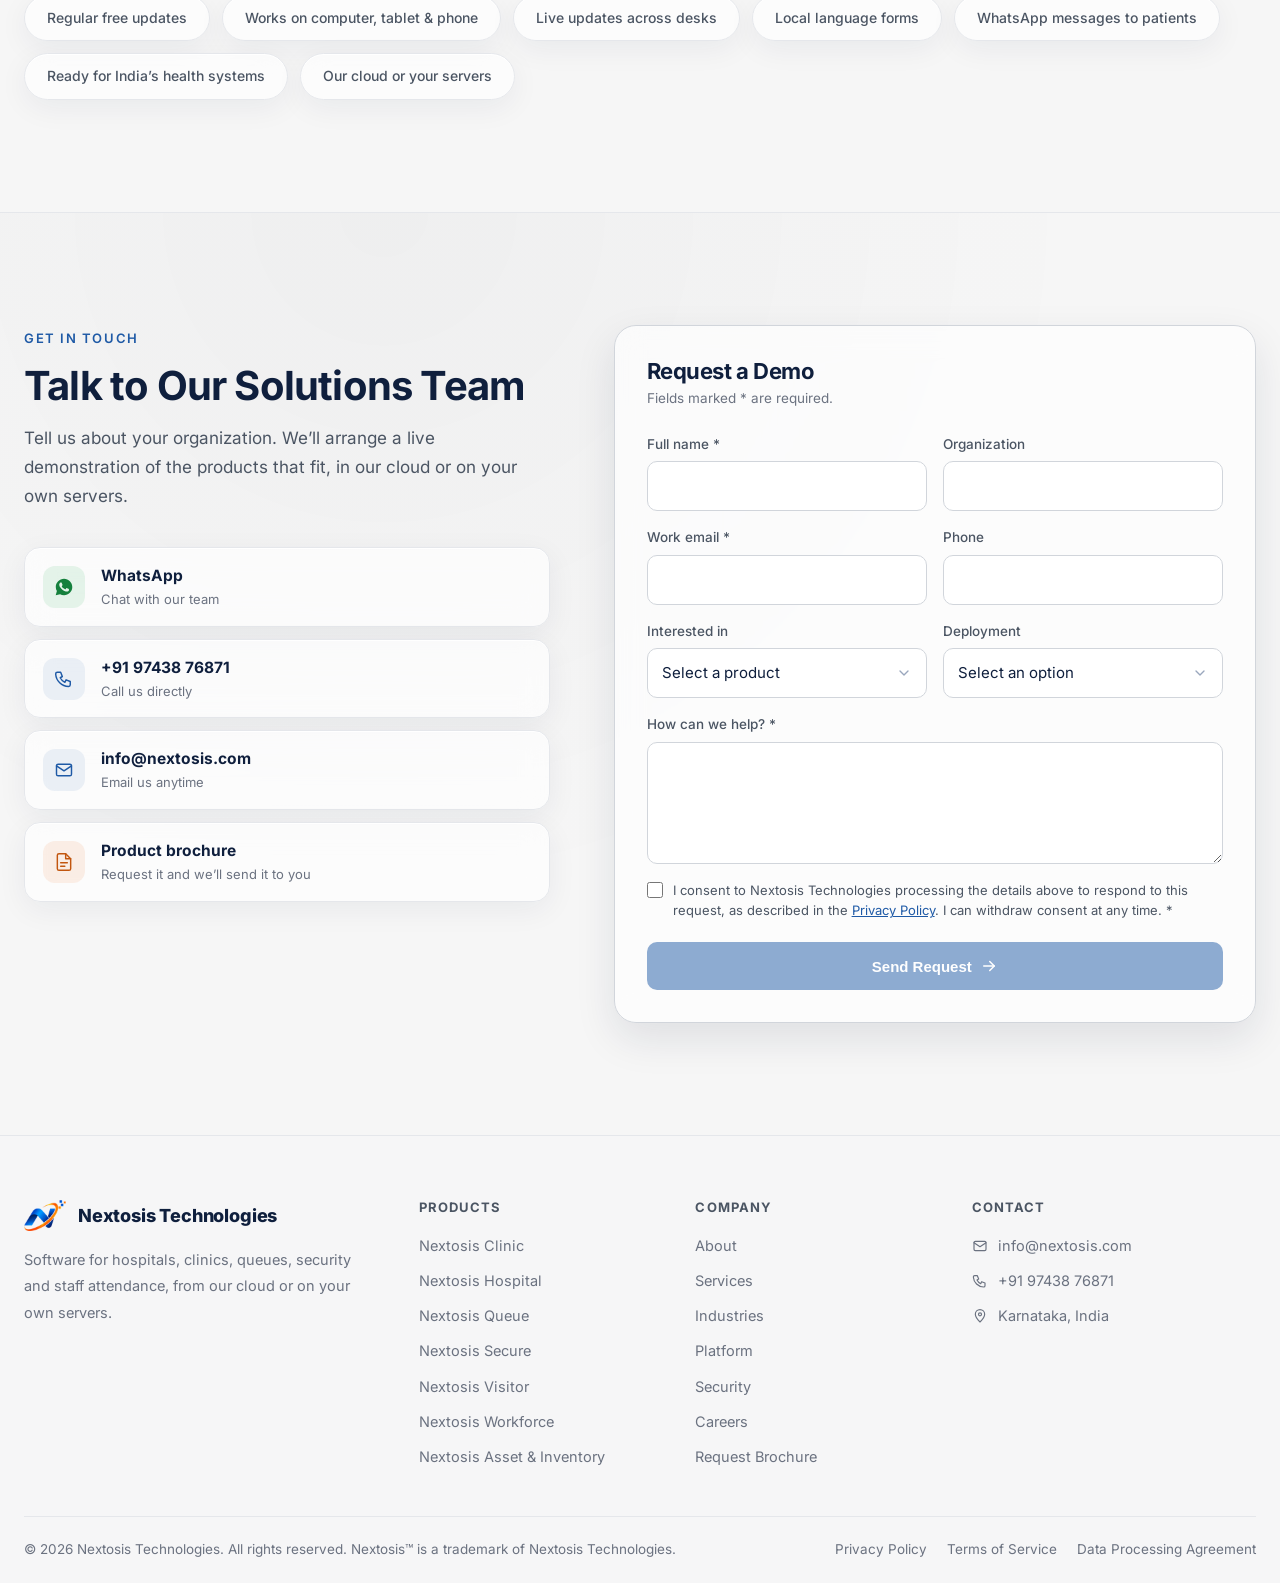
==== commit 4aeee647: "Website: sales language instead of technical detail The home page now talks about what a hospital ga" ====
--- a/index.html
+++ b/index.html
@@ -7,14 +7,14 @@
     <meta name="referrer" content="strict-origin-when-cross-origin" />
     <meta name="viewport" content="width=device-width, initial-scale=1.0" />
     <title>Nextosis Technologies | Clinic, Queue, Security, Visitor, HR &amp; Inventory Software</title>
-    <meta name="description" content="Nextosis Technologies builds Nextosis Platform: clinic, hospital, queue, security, visitor, workforce, and inventory software for hospitals, businesses, and government, available as SaaS or on-premises." />
+    <meta name="description" content="One simple system for your whole hospital, from the front desk to discharge: registration, wards, lab, pharmacy and billing, plus queues, visitors, security and staff attendance. Made in India by Nextosis Technologies." />
     <link rel="canonical" href="https://nextosis.com/" />
     <meta name="theme-color" content="#ffffff" />
 
     <meta property="og:type" content="website" />
     <meta property="og:site_name" content="Nextosis Technologies" />
     <meta property="og:title" content="Nextosis Technologies | Clinic, Queue, Security, Visitor, HR &amp; Inventory Software" />
-    <meta property="og:description" content="Nextosis Technologies builds Nextosis Platform: clinic, hospital, queue, security, visitor, workforce, and inventory software for hospitals, businesses, and government, available as SaaS or on-premises." />
+    <meta property="og:description" content="One simple system for your whole hospital, from the front desk to discharge: registration, wards, lab, pharmacy and billing, plus queues, visitors, security and staff attendance. Made in India by Nextosis Technologies." />
     <meta property="og:url" content="https://nextosis.com/" />
     <meta property="og:image" content="https://nextosis.com/og-image.png" />
     <meta property="og:image:width" content="1200" />
@@ -22,7 +22,7 @@
     <meta property="og:image:alt" content="Nextosis Technologies: one platform for clinic, queue, security, visitor, HR attendance and inventory management" />
     <meta name="twitter:card" content="summary_large_image" />
     <meta name="twitter:title" content="Nextosis Technologies | Clinic, Queue, Security, Visitor, HR &amp; Inventory Software" />
-    <meta name="twitter:description" content="Nextosis Technologies builds Nextosis Platform: clinic, hospital, queue, security, visitor, workforce, and inventory software for hospitals, businesses, and government, available as SaaS or on-premises." />
+    <meta name="twitter:description" content="One simple system for your whole hospital, from the front desk to discharge: registration, wards, lab, pharmacy and billing, plus queues, visitors, security and staff attendance. Made in India by Nextosis Technologies." />
     <meta name="twitter:image" content="https://nextosis.com/og-image.png" />
 
     <link rel="stylesheet" href="/fonts/inter.css" />
@@ -84,19 +84,20 @@
 
       <div class="hero-inner">
         <div class="hero-content">
-          <span class="badge"><span class="badge-dot"></span>Nextosis&trade; Platform &bull; SaaS &amp; On-Premises</span>
+          <span class="badge"><span class="badge-dot"></span>Made in India &bull; Quick to set up</span>
 
           <h1>
-            One platform for
-            <span class="text-gradient">clinic, queue, security, visitor, HR attendance &amp; inventory management</span>
+            Run your whole hospital
+            <span class="text-gradient">on one simple system, from the front desk to discharge</span>
           </h1>
 
           <p>
-            Nextosis Technologies builds enterprise software for hospitals,
-            businesses and government. Clinic management, patient queues, CCTV
-            and access control, visitor management, HR attendance and inventory
-            run on one secure core, Nextosis&trade; Platform, deployed in our
-            cloud or on your own servers.
+            Stop juggling separate software for registration, billing, the
+            wards, the lab and the pharmacy. With Nextosis, every desk works in
+            one place: patients move faster, nothing is billed twice or
+            forgotten, and you see your whole hospital at a glance. The same
+            team also runs your queues, visitors, security and staff
+            attendance.
           </p>
 
           <div class="hero-buttons">
@@ -110,15 +111,15 @@
           <ul class="hero-points">
             <li>
               <svg viewBox="0 0 24 24" fill="none" stroke="currentColor" stroke-width="2.2" stroke-linecap="round" stroke-linejoin="round"><polyline points="5 12 10 17 19 7"/></svg>
-              Cloud SaaS or on-premises
+              Every charge from your own price list
             </li>
             <li>
               <svg viewBox="0 0 24 24" fill="none" stroke="currentColor" stroke-width="2.2" stroke-linecap="round" stroke-linejoin="round"><polyline points="5 12 10 17 19 7"/></svg>
-              Role-based access &amp; audit trail
+              Doctors and nurses write with a pen on a tablet
             </li>
             <li>
               <svg viewBox="0 0 24 24" fill="none" stroke="currentColor" stroke-width="2.2" stroke-linecap="round" stroke-linejoin="round"><polyline points="5 12 10 17 19 7"/></svg>
-              Web, mobile &amp; kiosk
+              Forms in your local language and English
             </li>
           </ul>
         </div>
@@ -187,7 +188,7 @@
       </div>
 
       <div class="hero-products">
-        <span class="hero-products-label">Nextosis Platform products</span>
+        <span class="hero-products-label">One team, every system you need</span>
         <ul>
           <li>Clinic</li>
           <li>Hospital</li>
@@ -196,7 +197,7 @@
           <li>Visitor</li>
           <li>Workforce</li>
           <li>Asset &amp; Inventory</li>
-          <li>AI &amp; Integration</li>
+          <li>AI</li>
         </ul>
       </div>
     </header>
@@ -205,36 +206,36 @@
       <div class="container">
         <div class="section-heading">
           <span class="eyebrow">Who We Are</span>
-          <h2>We Build the Platform Behind Your Daily Operations</h2>
+          <h2>Less paperwork. More time for patients.</h2>
           <p>
-            Nextosis Technologies is a technology startup focused on enterprise
-            software, healthcare automation, and integrated security.
+            We are a young Indian team that builds software the way your staff
+            actually work: simple screens, the patient's language on the forms,
+            and help from the people who wrote it.
           </p>
         </div>
 
         <div class="about-grid">
           <div class="about-copy">
             <p>
-              Instead of building every system from scratch, we built Nextosis
-              Platform: one secure foundation for identity, permissions,
-              audit, and notifications, with business modules on top. Clients
-              get ready-built products that we configure to their workflows and
-              connect to the hardware they already own, from biometric
-              terminals to CCTV recorders.
+              Most hospitals run four or five systems that don't talk to each
+              other, plus paper in between. Charges get missed, the same details
+              are typed again and again, and nobody sees the full picture.
+              Nextosis puts it all in one place. We set it up around the way
+              you already work, train your team, and stay with you after go-live.
             </p>
 
             <ul class="about-checks">
               <li>
                 <span class="check-icon"><svg viewBox="0 0 24 24" fill="none" stroke="currentColor" stroke-width="2.4" stroke-linecap="round" stroke-linejoin="round"><polyline points="5 12 10 17 19 7"/></svg></span>
-                <div><b>Hosted or on-premises.</b> Run on our cloud by subscription, or install under license on your own servers.</div>
+                <div><b>Start quickly.</b> Use it from our cloud with nothing to install, or keep it on your own servers if you prefer.</div>
               </li>
               <li>
                 <span class="check-icon"><svg viewBox="0 0 24 24" fill="none" stroke="currentColor" stroke-width="2.4" stroke-linecap="round" stroke-linejoin="round"><polyline points="5 12 10 17 19 7"/></svg></span>
-                <div><b>Hardware connected.</b> Works with NVRs, cameras, access controllers, and attendance terminals on site.</div>
+                <div><b>Keep what you own.</b> It works with the cameras, attendance machines and printers you already have.</div>
               </li>
               <li>
                 <span class="check-icon"><svg viewBox="0 0 24 24" fill="none" stroke="currentColor" stroke-width="2.4" stroke-linecap="round" stroke-linejoin="round"><polyline points="5 12 10 17 19 7"/></svg></span>
-                <div><b>Open by design.</b> REST APIs, webhooks, HL7, and FHIR for connecting to your other systems.</div>
+                <div><b>No lost revenue.</b> What the doctor or nurse orders on the ward goes straight to the bill, at your price.</div>
               </li>
             </ul>
           </div>
@@ -247,27 +248,27 @@
               </div>
             </div>
             <div class="stack-layer">
-              <span class="stack-title">Business modules</span>
+              <span class="stack-title">Every desk covered</span>
               <div class="stack-chips">
                 <span>Patients</span><span>Clinical</span><span>Lab</span><span>Pharmacy</span><span>Beds</span><span>Billing</span><span>Inventory</span><span>Security</span><span>Attendance</span><span>AI</span>
               </div>
             </div>
             <div class="stack-layer">
-              <span class="stack-title">Platform services</span>
+              <span class="stack-title">Peace of mind</span>
               <div class="stack-chips">
-                <span>Identity</span><span>Permissions</span><span>Organizations</span><span>Notifications</span><span>Audit</span><span>Licensing</span><span>Integration</span>
+                <span>Secure sign-in</span><span>Right access for each role</span><span>WhatsApp &amp; SMS</span><span>Every change recorded</span><span>Nightly backups</span>
               </div>
             </div>
             <div class="stack-layer stack-deploy">
-              <span class="stack-title">Deployment</span>
+              <span class="stack-title">Your choice</span>
               <div class="stack-deploy-options">
                 <div>
                   <svg viewBox="0 0 24 24" fill="none" stroke="currentColor" stroke-width="1.8" stroke-linecap="round" stroke-linejoin="round"><path d="M17.5 19a4.5 4.5 0 0 0 0-9 6 6 0 0 0-11.6 1.5A3.75 3.75 0 0 0 6.5 19z"/></svg>
-                  SaaS Cloud
+                  Our cloud
                 </div>
                 <div>
                   <svg viewBox="0 0 24 24" fill="none" stroke="currentColor" stroke-width="1.8" stroke-linecap="round" stroke-linejoin="round"><rect x="3" y="4" width="18" height="7" rx="1.5"/><rect x="3" y="13" width="18" height="7" rx="1.5"/><line x1="7" y1="7.5" x2="7.01" y2="7.5"/><line x1="7" y1="16.5" x2="7.01" y2="16.5"/></svg>
-                  On-Premises
+                  Your own servers
                 </div>
               </div>
             </div>
@@ -276,20 +277,20 @@
 
         <div class="stats-band">
           <div class="stat">
-            <div class="stat-num">8</div>
-            <div class="stat-label">Products on Nextosis Platform</div>
+            <div class="stat-num">1</div>
+            <div class="stat-label">System from registration to discharge</div>
           </div>
           <div class="stat">
-            <div class="stat-num">20+</div>
-            <div class="stat-label">Platform modules</div>
+            <div class="stat-num">22</div>
+            <div class="stat-label">Indian languages for patient forms</div>
           </div>
           <div class="stat">
-            <div class="stat-num">2</div>
-            <div class="stat-label">Deployment options: SaaS &amp; on-premises</div>
+            <div class="stat-num">0</div>
+            <div class="stat-label">Prices typed at the counter</div>
           </div>
           <div class="stat">
             <div class="stat-num">3</div>
-            <div class="stat-label">Ways to work: web, mobile &amp; kiosk</div>
+            <div class="stat-label">Ways to work: computer, tablet &amp; phone</div>
           </div>
         </div>
 
@@ -303,8 +304,8 @@
             <div>
               <h3>Our Vision</h3>
               <p>
-                To become a trusted technology partner delivering innovative and
-                intelligent digital transformation solutions.
+                Every hospital in India, big or small, running on software that
+                is as easy as the phone in your pocket.
               </p>
             </div>
           </div>
@@ -318,9 +319,8 @@
             <div>
               <h3>Our Mission</h3>
               <p>
-                To provide high-quality software and integrated technology
-                solutions that improve operational efficiency, security, and
-                customer experience.
+                Give doctors, nurses and front-desk staff back the hours they lose
+                to paperwork, and give owners a clear view of every rupee.
               </p>
             </div>
           </div>
@@ -332,8 +332,8 @@
       <div class="container">
         <div class="section-heading">
           <span class="eyebrow">Products</span>
-          <h2>Solutions Built on Nextosis Platform</h2>
-          <p>One modular enterprise platform powering healthcare, queue, security, workforce, and inventory products, available as SaaS or on-premises to suit each client.</p>
+          <h2>Everything your hospital needs, working together</h2>
+          <p>Take the parts you need today and add more as you grow. They all share the same patients, staff and prices, so nothing is entered twice.</p>
           <a href="#contact" class="btn btn-outline heading-action" data-request-brochure>
             <svg viewBox="0 0 24 24" fill="none" stroke="currentColor" stroke-width="2" stroke-linecap="round" stroke-linejoin="round" aria-hidden="true"><path d="M14 2H6a2 2 0 0 0-2 2v16a2 2 0 0 0 2 2h12a2 2 0 0 0 2-2V8z"/><polyline points="14 2 14 8 20 8"/><line x1="8" y1="13" x2="16" y2="13"/><line x1="8" y1="17" x2="13" y2="17"/></svg>
             Request the Product Brochure
@@ -346,11 +346,11 @@
               <svg viewBox="0 0 24 24" fill="none" stroke="currentColor" stroke-width="1.75" stroke-linecap="round" stroke-linejoin="round"><polygon points="12 3 21 8 12 13 3 8"/><polyline points="3 12 12 17 21 12"/><polyline points="3 16 12 21 21 16"/></svg>
             </div>
             <div>
-              <span class="project-label">Flagship Platform</span>
-              <h3>Nextosis&trade; Platform</h3>
-            </div>
-          </div>
-          <p>A modular, multi-tenant enterprise platform. Each product below is assembled from shared, reusable modules: identity, organization, role-based permissions, notifications, audit, licensing, and subscriptions.</p>
+              <span class="project-label">One system</span>
+              <h3>Nextosis&trade;: one login for every desk</h3>
+            </div>
+          </div>
+          <p>Reception, doctors, nurses, the lab, the pharmacy, billing and the owner all work in the same system. Each person sees only what their job needs, and every change is recorded, so you always know who did what.</p>
 
           <div class="deploy-options">
             <div class="deploy-option">
@@ -358,8 +358,8 @@
                 <svg viewBox="0 0 24 24" fill="none" stroke="currentColor" stroke-width="1.75" stroke-linecap="round" stroke-linejoin="round"><path d="M17.5 19a4.5 4.5 0 0 0 0-9 6 6 0 0 0-11.6 1.5A3.75 3.75 0 0 0 6.5 19z"/></svg>
               </div>
               <div>
-                <h4>SaaS (Cloud)</h4>
-                <p>Hosted and managed by Nextosis on a subscription. Fast to start, with updates, backups, and monitoring handled for you.</p>
+                <h4>From our cloud</h4>
+                <p>Nothing to install. A simple monthly plan, with updates, nightly backups and monitoring taken care of by us.</p>
               </div>
             </div>
             <div class="deploy-option">
@@ -367,18 +367,17 @@
                 <svg viewBox="0 0 24 24" fill="none" stroke="currentColor" stroke-width="1.75" stroke-linecap="round" stroke-linejoin="round"><rect x="3" y="4" width="18" height="7" rx="1.5"/><rect x="3" y="13" width="18" height="7" rx="1.5"/><line x1="7" y1="7.5" x2="7.01" y2="7.5"/><line x1="7" y1="16.5" x2="7.01" y2="16.5"/></svg>
               </div>
               <div>
-                <h4>On-Premises</h4>
-                <p>Installed on your own servers under a license, for organizations that need full control of their data and infrastructure.</p>
+                <h4>On your own servers</h4>
+                <p>For hospitals and offices that want every record to stay inside their own building. Same features, same support.</p>
               </div>
             </div>
           </div>
 
           <ul class="tags">
-            <li>SaaS &amp; On-Premises</li>
-            <li>Multi-Tenant</li>
-            <li>Role-Based Access</li>
-            <li>Audit Trail</li>
-            <li>Web &amp; Mobile</li>
+            <li>Easy to learn</li>
+            <li>Right access for each role</li>
+            <li>Every change recorded</li>
+            <li>Computer, tablet &amp; phone</li>
           </ul>
         </div>
 
@@ -388,12 +387,11 @@
               <svg viewBox="0 0 24 24" fill="none" stroke="currentColor" stroke-width="1.75" stroke-linecap="round" stroke-linejoin="round"><polyline points="3 13 8 13 10 7 14 19 16 13 21 13"/></svg>
             </div>
             <h3>Nextosis Clinic</h3>
-            <p>Outpatient clinic management covering patient registration, appointments, triage and vitals, doctor consultations, e-prescriptions, lab orders and results, pharmacy, and billing.</p>
+            <p>Register the patient, take the consultation fee and print the receipt, OPD sheet and labels on one screen. The doctor sees the queue, writes the prescription and orders tests, and the lab and pharmacy get them at once.</p>
             <ul class="tags">
-              <li>Doctor Desk</li>
-              <li>Lab</li>
-              <li>Pharmacy</li>
-              <li>Billing</li>
+              <li>One-screen registration</li>
+              <li>Doctor desk</li>
+              <li>Lab &amp; pharmacy</li>
             </ul>
           </div>
 
@@ -402,12 +400,11 @@
               <svg viewBox="0 0 24 24" fill="none" stroke="currentColor" stroke-width="1.75" stroke-linecap="round" stroke-linejoin="round"><path d="M3 18V7"/><path d="M3 14h18v4"/><path d="M21 14v-2a3 3 0 0 0-3-3h-7v5"/><circle cx="7" cy="11" r="2"/></svg>
             </div>
             <h3>Nextosis Hospital</h3>
-            <p>Hospital inpatient care with admissions, ward, room and bed management, bed transfers, doctor rounds, nursing charts, medication administration, discharge summaries, and nurse rostering.</p>
+            <p>Admit in one go: bed, attendant, advance and receipt. Doctors and nurses write notes and consent forms with a pen on a tablet, in the local language, and patients sign or give a thumb impression right there. Orders written on the ward reach the bill automatically, so discharge is quick and nothing is missed.</p>
             <ul class="tags">
-              <li>Admissions</li>
-              <li>Bed Management</li>
-              <li>Nursing</li>
-              <li>Discharge</li>
+              <li>Pen on tablet</li>
+              <li>Patient signatures</li>
+              <li>Faster discharge</li>
             </ul>
           </div>
 
@@ -416,12 +413,11 @@
               <svg viewBox="0 0 24 24" fill="none" stroke="currentColor" stroke-width="1.75" stroke-linecap="round" stroke-linejoin="round"><rect x="6" y="4" width="12" height="17" rx="2"/><path d="M9 4V3a1 1 0 0 1 1-1h4a1 1 0 0 1 1 1v1"/><line x1="9" y1="11" x2="15" y2="11"/><line x1="9" y1="15" x2="15" y2="15"/></svg>
             </div>
             <h3>Nextosis Queue</h3>
-            <p>Token-based queue management for hospitals, banks, and government service centers, with self-service kiosks, counter and display screens, priority queues, patient flow routing, and wait-time estimates.</p>
+            <p>No more crowded waiting halls. Patients take a token, see their turn on the screen and know how long they will wait, while staff call the next person with one click.</p>
             <ul class="tags">
-              <li>Kiosk</li>
-              <li>Live Displays</li>
-              <li>Patient Flow</li>
-              <li>Analytics</li>
+              <li>Calm waiting areas</li>
+              <li>Token screens</li>
+              <li>Shorter waits</li>
             </ul>
           </div>
 
@@ -430,12 +426,11 @@
               <svg viewBox="0 0 24 24" fill="none" stroke="currentColor" stroke-width="1.75" stroke-linecap="round" stroke-linejoin="round"><rect x="3" y="7" width="18" height="13" rx="2"/><path d="M8 7l1.4-2.6h5.2L16 7"/><circle cx="12" cy="13.5" r="3.2"/></svg>
             </div>
             <h3>Nextosis Secure</h3>
-            <p>Integrated security management that connects on-site NVRs, cameras, and access controllers through a secure, outbound-only Site Agent. Includes video analytics, number plate recognition, occupancy and traffic counts, alarms, incidents, and guard patrols.</p>
+            <p>Make the cameras you already have work for you: alerts when an area gets crowded or someone enters after hours, a log of every vehicle by its number plate, and proof that guards did their rounds.</p>
             <ul class="tags">
-              <li>CCTV &amp; NVR</li>
-              <li>Video Analytics</li>
-              <li>Access Control</li>
-              <li>Site Agent</li>
+              <li>Uses your cameras</li>
+              <li>Smart alerts</li>
+              <li>Guard rounds</li>
             </ul>
           </div>
 
@@ -444,11 +439,10 @@
               <svg viewBox="0 0 24 24" fill="none" stroke="currentColor" stroke-width="1.75" stroke-linecap="round" stroke-linejoin="round"><rect x="4" y="3" width="16" height="18" rx="2"/><circle cx="12" cy="10" r="3"/><path d="M7.5 17.5a5 5 0 0 1 9 0"/></svg>
             </div>
             <h3>Nextosis Visitor</h3>
-            <p>Visitor and vehicle management with visitor registration, digital passes, access groups and schedules, and vehicle entry and presence tracking at the gate.</p>
+            <p>Know who is inside at any moment. Visitors and attendants get a pass in seconds, and the gate knows which vehicles are in and for how long.</p>
             <ul class="tags">
-              <li>Visitor Passes</li>
-              <li>Vehicle Tracking</li>
-              <li>Gate Control</li>
+              <li>Passes in seconds</li>
+              <li>Vehicle log</li>
             </ul>
           </div>
 
@@ -457,12 +451,10 @@
               <svg viewBox="0 0 24 24" fill="none" stroke="currentColor" stroke-width="1.75" stroke-linecap="round" stroke-linejoin="round"><circle cx="12" cy="12" r="9"/><polyline points="12 7 12 12 15 14"/></svg>
             </div>
             <h3>Nextosis Workforce</h3>
-            <p>Staff attendance from biometric terminals and GPS check-in on the mobile app, with face verification, field duty tracking, shifts, timetables, holidays, and leave across departments and locations.</p>
+            <p>Honest attendance without arguments. Staff check in on the machines you have or on their phone, only at the right place and with their own face, and duty rosters and leave sit in the same app.</p>
             <ul class="tags">
-              <li>Biometric Sync</li>
-              <li>GPS Attendance</li>
-              <li>Shifts</li>
-              <li>Leave</li>
+              <li>No proxy attendance</li>
+              <li>Rosters &amp; leave</li>
             </ul>
           </div>
 
@@ -471,11 +463,10 @@
               <svg viewBox="0 0 24 24" fill="none" stroke="currentColor" stroke-width="1.75" stroke-linecap="round" stroke-linejoin="round"><path d="M21 8l-9-5-9 5 9 5 9-5z"/><polyline points="3 8 3 16 12 21 21 16 21 8"/><line x1="12" y1="13" x2="12" y2="21"/></svg>
             </div>
             <h3>Nextosis Asset &amp; Inventory</h3>
-            <p>Inventory and procurement across warehouses, covering suppliers, purchases, goods receipts, batch tracking, stock transfers, and adjustments.</p>
+            <p>Never run out of what matters, and never lose stock to expiry. See what you have in every store, order on time, and track each batch from purchase to patient.</p>
             <ul class="tags">
-              <li>Warehouses</li>
-              <li>Procurement</li>
-              <li>Batch Tracking</li>
+              <li>No stock-outs</li>
+              <li>Expiry alerts</li>
             </ul>
           </div>
 
@@ -483,13 +474,11 @@
             <div class="card-icon">
               <svg viewBox="0 0 24 24" fill="none" stroke="currentColor" stroke-width="1.75" stroke-linecap="round" stroke-linejoin="round"><rect x="6" y="6" width="12" height="12" rx="2"/><rect x="9.5" y="9.5" width="5" height="5" rx="1"/><line x1="12" y1="2" x2="12" y2="5"/><line x1="12" y1="19" x2="12" y2="22"/><line x1="2" y1="12" x2="5" y2="12"/><line x1="19" y1="12" x2="22" y2="12"/></svg>
             </div>
-            <h3>Nextosis AI &amp; Integration</h3>
-            <p>OCR and document processing, AI chat over organization knowledge bases, and predictions. Open integration through REST APIs, API keys, webhooks, HL7, FHIR, and MQTT.</p>
+            <h3>Nextosis AI</h3>
+            <p>Let the computer do the dull work: read scanned documents, answer staff questions from your own policies, and connect with the government health systems and labs you already deal with.</p>
             <ul class="tags">
-              <li>OCR</li>
-              <li>AI Chat</li>
-              <li>HL7 / FHIR</li>
-              <li>Webhooks</li>
+              <li>Reads documents</li>
+              <li>Answers questions</li>
             </ul>
           </div>
 
@@ -498,11 +487,10 @@
               <svg viewBox="0 0 24 24" fill="none" stroke="currentColor" stroke-width="1.75" stroke-linecap="round" stroke-linejoin="round"><rect x="7" y="2" width="10" height="20" rx="2"/><line x1="11" y1="18" x2="13" y2="18"/></svg>
             </div>
             <h3>Nextosis Mobile</h3>
-            <p>Android and iPhone app for staff, with Face ID and fingerprint unlock, role-based home screens, and a mobile Doctor Desk for calling patients and completing visits.</p>
+            <p>Your hospital in your pocket. Doctors see their patients, nurses write on the ward tablet, and owners check the day from anywhere, on Android or iPhone.</p>
             <ul class="tags">
-              <li>iOS &amp; Android</li>
-              <li>Biometric Unlock</li>
-              <li>Doctor Desk</li>
+              <li>Android &amp; iPhone</li>
+              <li>Ward tablet</li>
             </ul>
           </div>
         </div>
@@ -512,8 +500,8 @@
     <section id="highlights" class="section section-alt">
       <div class="container">
         <div class="section-heading">
-          <span class="eyebrow">Featured Capabilities</span>
-          <h2>Video Analytics &amp; GPS Staff Attendance</h2>
+          <span class="eyebrow">Beyond the hospital</span>
+          <h2>Safer premises and honest attendance</h2>
           <p>Turn the cameras you already have into live insight, and know where your field staff are, with attendance verified by location and face.</p>
         </div>
 
@@ -528,7 +516,7 @@
                 <h3>Video Analytics</h3>
               </div>
             </div>
-            <p>AI models run on-site through the Nextosis Site Agent and work with your existing CCTV cameras and NVRs. Video stays on your premises; only events and counts go to the dashboard.</p>
+            <p>Your existing cameras become an extra pair of eyes. The video never leaves your building; you just get the alerts and counts that matter.</p>
             <ul class="feature-list">
               <li><b>People counting</b> and occupancy charts for each camera</li>
               <li><b>Crowd and queue alerts</b> when waiting areas get too busy</li>
@@ -538,9 +526,8 @@
               <li><b>Number plate recognition</b> with a parking log of arrival, departure and time parked</li>
             </ul>
             <ul class="tags">
-              <li>Works with existing CCTV</li>
-              <li>On-site processing</li>
-              <li>ANPR</li>
+              <li>Works with your cameras</li>
+              <li>Video stays with you</li>
             </ul>
           </div>
 
@@ -554,7 +541,7 @@
                 <h3>GPS-Based Staff Attendance</h3>
               </div>
             </div>
-            <p>Staff check in from the Nextosis mobile app on Android and iPhone, alongside the biometric terminals you already use, with every check-in tied to a real place and a real face.</p>
+            <p>No more buddy punching or disputes over who came late. Every check-in is tied to the right place and the right face, even for staff out in the field.</p>
             <ul class="feature-list">
               <li><b>Geofenced check-in:</b> accepted only inside the site's GPS radius, or by scanning the site's QR code</li>
               <li><b>Face check</b> with a short video and a head-movement liveness test; faces are registered with consent and approved by a manager</li>
@@ -564,9 +551,8 @@
               <li><b>Leave and attendance history</b> on the same app</li>
             </ul>
             <ul class="tags">
-              <li>Android &amp; iPhone</li>
-              <li>Geofencing</li>
-              <li>Face verification</li>
+              <li>On their own phone</li>
+              <li>Right place, right face</li>
             </ul>
           </div>
         </div>
@@ -576,70 +562,70 @@
     <section id="platform" class="section">
       <div class="container">
         <div class="section-heading">
-          <span class="eyebrow">Platform Architecture</span>
-          <h2>One Platform, Every Channel, Your Infrastructure</h2>
-          <p>Every product shares one secure core. Staff, patients and visitors reach it from any channel, and it connects to the devices and systems you already run, in our cloud or on your own servers.</p>
+          <span class="eyebrow">How it fits in</span>
+          <h2>Works the way your people work</h2>
+          <p>Staff use it on a computer, a tablet or their phone. Patients get updates on WhatsApp. And it connects to the machines you already have.</p>
         </div>
 
         <div class="arch">
           <div class="arch-col">
-            <span class="arch-title">Access channels</span>
+            <span class="arch-title">Your staff and patients</span>
             <div class="arch-item">
               <svg viewBox="0 0 24 24" fill="none" stroke="currentColor" stroke-width="1.8" stroke-linecap="round" stroke-linejoin="round" aria-hidden="true"><rect x="3" y="4" width="18" height="13" rx="2"/><line x1="8" y1="21" x2="16" y2="21"/><line x1="12" y1="17" x2="12" y2="21"/></svg>
-              <div><b>Web application</b><small>Any modern browser</small></div>
+              <div><b>Computer</b><small>Reception, billing, lab and the owner&rsquo;s desk</small></div>
             </div>
             <div class="arch-item">
               <svg viewBox="0 0 24 24" fill="none" stroke="currentColor" stroke-width="1.8" stroke-linecap="round" stroke-linejoin="round" aria-hidden="true"><rect x="7" y="2" width="10" height="20" rx="2"/><line x1="11" y1="18" x2="13" y2="18"/></svg>
-              <div><b>Mobile app</b><small>Android &amp; iPhone</small></div>
+              <div><b>Tablet &amp; phone</b><small>Ward rounds, nursing notes, doctors on the move</small></div>
             </div>
             <div class="arch-item">
               <svg viewBox="0 0 24 24" fill="none" stroke="currentColor" stroke-width="1.8" stroke-linecap="round" stroke-linejoin="round" aria-hidden="true"><rect x="5" y="3" width="14" height="12" rx="1.5"/><path d="M9 21h6"/><path d="M12 15v6"/></svg>
-              <div><b>Kiosks &amp; displays</b><small>Tokens, queues, visitor check-in</small></div>
+              <div><b>Kiosks &amp; screens</b><small>Tokens, waiting-hall displays, visitor check-in</small></div>
             </div>
           </div>
 
           <div class="arch-core">
             <div class="arch-core-head">
               <img src="brand-mark.png" alt="" width="40" height="30" />
-              <div><b>Nextosis&trade; Platform</b><small>Secure, multi-tenant core</small></div>
+              <div><b>Nextosis&trade;</b><small>One system, one set of records</small></div>
             </div>
             <div class="arch-layer">
               <span>Products</span>
               <div class="arch-chips"><i>Clinic</i><i>Hospital</i><i>Queue</i><i>Secure</i><i>Visitor</i><i>Workforce</i><i>Asset &amp; Inventory</i><i>AI &amp; Integration</i></div>
             </div>
             <div class="arch-layer">
-              <span>Platform services</span>
-              <div class="arch-chips"><i>Identity &amp; sign-in</i><i>Roles &amp; permissions</i><i>Audit</i><i>Notifications</i><i>Licensing</i><i>Reporting</i></div>
+              <span>Always on your side</span>
+              <div class="arch-chips"><i>Secure sign-in</i><i>Right access per role</i><i>Every change recorded</i><i>Reports for owners</i></div>
             </div>
           </div>
 
           <div class="arch-col">
-            <span class="arch-title">Connected systems</span>
+            <span class="arch-title">What it connects to</span>
             <div class="arch-item">
               <svg viewBox="0 0 24 24" fill="none" stroke="currentColor" stroke-width="1.8" stroke-linecap="round" stroke-linejoin="round" aria-hidden="true"><rect x="3" y="7" width="18" height="13" rx="2"/><path d="M8 7l1.4-2.6h5.2L16 7"/><circle cx="12" cy="13.5" r="3.2"/></svg>
-              <div><b>On-site devices</b><small>CCTV &amp; NVRs, access controllers, biometric terminals, via the Site Agent</small></div>
+              <div><b>Your machines</b><small>Cameras, door controllers and attendance machines you already own</small></div>
             </div>
             <div class="arch-item">
               <svg viewBox="0 0 24 24" fill="none" stroke="currentColor" stroke-width="1.8" stroke-linecap="round" stroke-linejoin="round" aria-hidden="true"><path d="M10 13a5 5 0 0 0 7.54.54l3-3a5 5 0 0 0-7.07-7.07l-1.72 1.71"/><path d="M14 11a5 5 0 0 0-7.54-.54l-3 3a5 5 0 0 0 7.07 7.07l1.71-1.71"/></svg>
-              <div><b>Enterprise systems</b><small>REST APIs, webhooks, HL7, FHIR, MQTT</small></div>
+              <div><b>Your other systems</b><small>Labs, health schemes and accounting, connected by our team</small></div>
             </div>
             <div class="arch-item">
               <svg viewBox="0 0 24 24" fill="none" stroke="currentColor" stroke-width="1.8" stroke-linecap="round" stroke-linejoin="round" aria-hidden="true"><path d="M21 15a2 2 0 0 1-2 2H7l-4 4V5a2 2 0 0 1 2-2h14a2 2 0 0 1 2 2z"/></svg>
-              <div><b>Messaging</b><small>WhatsApp, SMS and email notifications</small></div>
+              <div><b>Patients&rsquo; phones</b><small>Reminders and reports on WhatsApp, SMS and email</small></div>
             </div>
           </div>
         </div>
 
         <div class="arch-deploy">
-          <span class="arch-title">Deploy your way</span>
+          <span class="arch-title">Run it your way</span>
           <div class="arch-deploy-grid">
             <div>
               <svg viewBox="0 0 24 24" fill="none" stroke="currentColor" stroke-width="1.8" stroke-linecap="round" stroke-linejoin="round" aria-hidden="true"><path d="M17.5 19a4.5 4.5 0 0 0 0-9 6 6 0 0 0-11.6 1.5A3.75 3.75 0 0 0 6.5 19z"/></svg>
-              <div><b>SaaS (cloud)</b><small>Hosted, updated and monitored by Nextosis on a subscription</small></div>
+              <div><b>Our cloud</b><small>Nothing to install; we keep it updated, backed up and running</small></div>
             </div>
             <div>
               <svg viewBox="0 0 24 24" fill="none" stroke="currentColor" stroke-width="1.8" stroke-linecap="round" stroke-linejoin="round" aria-hidden="true"><rect x="3" y="4" width="18" height="7" rx="1.5"/><rect x="3" y="13" width="18" height="7" rx="1.5"/><line x1="7" y1="7.5" x2="7.01" y2="7.5"/><line x1="7" y1="16.5" x2="7.01" y2="16.5"/></svg>
-              <div><b>On-premises</b><small>Installed on your servers under license; your data never leaves your network</small></div>
+              <div><b>Your servers</b><small>Every record stays inside your building</small></div>
             </div>
           </div>
         </div>
@@ -650,55 +636,55 @@
       <div class="container">
         <div class="section-heading">
           <span class="eyebrow">Security &amp; Trust</span>
-          <h2>Enterprise-Grade Security, Built In</h2>
-          <p>Built for hospitals, government offices and businesses that handle sensitive records. Security is part of the platform core, not an add-on.</p>
+          <h2>Your patients&rsquo; trust, protected</h2>
+          <p>Medical records are private. Nextosis keeps them safe and helps you meet India&rsquo;s data protection law, without your staff having to think about it.</p>
         </div>
 
         <div class="grid-3 security-grid">
           <div class="sec-item">
             <span class="sec-icon"><svg viewBox="0 0 24 24" fill="none" stroke="currentColor" stroke-width="1.8" stroke-linecap="round" stroke-linejoin="round" aria-hidden="true"><rect x="4" y="11" width="16" height="10" rx="2"/><path d="M8 11V7a4 4 0 0 1 8 0v4"/></svg></span>
-            <h3>Encryption</h3>
-            <p>All traffic over HTTPS with HSTS. Sensitive data such as photos, device passwords and API secrets is encrypted at rest, and passwords are never stored in readable form.</p>
+            <h3>Locked down</h3>
+            <p>Everything is sent securely and sensitive details are stored scrambled, so even a stolen copy is useless to anyone else.</p>
           </div>
           <div class="sec-item">
             <span class="sec-icon"><svg viewBox="0 0 24 24" fill="none" stroke="currentColor" stroke-width="1.8" stroke-linecap="round" stroke-linejoin="round" aria-hidden="true"><rect x="5" y="2" width="14" height="20" rx="2"/><path d="M9 12l2 2 4-4"/></svg></span>
-            <h3>Secure Sign-In</h3>
-            <p>Two-step verification with authenticator apps, account lockout after failed attempts, sign-in rate limiting and password policies set per organization.</p>
+            <h3>Only the right people get in</h3>
+            <p>Strong passwords, an optional second step on the phone, and accounts that lock after repeated wrong tries.</p>
           </div>
           <div class="sec-item">
             <span class="sec-icon"><svg viewBox="0 0 24 24" fill="none" stroke="currentColor" stroke-width="1.8" stroke-linecap="round" stroke-linejoin="round" aria-hidden="true"><path d="M17 21v-2a4 4 0 0 0-4-4H5a4 4 0 0 0-4 4v2"/><circle cx="9" cy="7" r="4"/><path d="M19 8v6"/><path d="M22 11h-6"/></svg></span>
-            <h3>Role-Based Access</h3>
-            <p>Fine-grained permissions for every screen and action, with roles defined by each organization, so people see only what their job needs.</p>
+            <h3>Each person sees their part</h3>
+            <p>Reception sees reception, nurses see their ward, and only the owner sees the money. You decide.</p>
           </div>
           <div class="sec-item">
             <span class="sec-icon"><svg viewBox="0 0 24 24" fill="none" stroke="currentColor" stroke-width="1.8" stroke-linecap="round" stroke-linejoin="round" aria-hidden="true"><rect x="3" y="3" width="7" height="7" rx="1"/><rect x="14" y="3" width="7" height="7" rx="1"/><rect x="3" y="14" width="7" height="7" rx="1"/><rect x="14" y="14" width="7" height="7" rx="1"/></svg></span>
-            <h3>Data Separation</h3>
-            <p>Each organization's records are kept separate in a multi-tenant design, with platform-level controls that stop data crossing between clients.</p>
+            <h3>Your records stay yours</h3>
+            <p>Your hospital&rsquo;s records are kept apart from everyone else&rsquo;s, always.</p>
           </div>
           <div class="sec-item">
             <span class="sec-icon"><svg viewBox="0 0 24 24" fill="none" stroke="currentColor" stroke-width="1.8" stroke-linecap="round" stroke-linejoin="round" aria-hidden="true"><path d="M14 2H6a2 2 0 0 0-2 2v16a2 2 0 0 0 2 2h12a2 2 0 0 0 2-2V8z"/><polyline points="14 2 14 8 20 8"/><line x1="8" y1="13" x2="16" y2="13"/><line x1="8" y1="17" x2="13" y2="17"/></svg></span>
-            <h3>Complete Audit Trail</h3>
-            <p>Every significant action is recorded with who, what and when, and audit reports can be exported for compliance reviews.</p>
+            <h3>Every change recorded</h3>
+            <p>Who changed a bill, opened a record or signed a page, and when. A great help for NABH and other inspections.</p>
           </div>
           <div class="sec-item">
             <span class="sec-icon"><svg viewBox="0 0 24 24" fill="none" stroke="currentColor" stroke-width="1.8" stroke-linecap="round" stroke-linejoin="round" aria-hidden="true"><ellipse cx="12" cy="5" rx="8" ry="3"/><path d="M4 5v6c0 1.7 3.6 3 8 3s8-1.3 8-3V5"/><path d="M4 11v6c0 1.7 3.6 3 8 3s8-1.3 8-3v-6"/></svg></span>
-            <h3>Verified Backups</h3>
-            <p>Automated nightly database backups, each checked for integrity before it is kept, kept on a retention schedule.</p>
+            <h3>Nothing is ever lost</h3>
+            <p>A full backup every night, checked before it is kept.</p>
           </div>
           <div class="sec-item">
             <span class="sec-icon"><svg viewBox="0 0 24 24" fill="none" stroke="currentColor" stroke-width="1.8" stroke-linecap="round" stroke-linejoin="round" aria-hidden="true"><polyline points="3 12 8 12 10 6 14 18 16 12 21 12"/></svg></span>
-            <h3>Monitoring &amp; Alerts</h3>
-            <p>Server health, availability and performance are monitored continuously, with alerts when anything needs attention.</p>
+            <h3>We keep watch</h3>
+            <p>We watch the system around the clock and act before a problem reaches your desk.</p>
           </div>
           <div class="sec-item">
             <span class="sec-icon"><svg viewBox="0 0 24 24" fill="none" stroke="currentColor" stroke-width="1.8" stroke-linecap="round" stroke-linejoin="round" aria-hidden="true"><path d="M12 3l7 3v6c0 4.5-3 7.5-7 9-4-1.5-7-4.5-7-9V6l7-3z"/><polyline points="9 12 11 14 15 10"/></svg></span>
-            <h3>Secure Site Connectivity</h3>
-            <p>The Site Agent connects your cameras and controllers using outbound connections only: no open firewall ports, port forwarding or public IP needed.</p>
+            <h3>Safe camera connections</h3>
+            <p>Your cameras and door controllers connect safely without opening your network to the internet.</p>
           </div>
           <div class="sec-item">
             <span class="sec-icon"><svg viewBox="0 0 24 24" fill="none" stroke="currentColor" stroke-width="1.8" stroke-linecap="round" stroke-linejoin="round" aria-hidden="true"><rect x="3" y="4" width="18" height="7" rx="1.5"/><rect x="3" y="13" width="18" height="7" rx="1.5"/><line x1="7" y1="7.5" x2="7.01" y2="7.5"/><line x1="7" y1="16.5" x2="7.01" y2="16.5"/></svg></span>
             <h3>Your Data, Your Choice</h3>
-            <p>Choose on-premises deployment to keep every record inside your own network, or our cloud for a fully managed service. The features are the same.</p>
+            <p>Keep everything on your own servers, or let us run it for you in our cloud. The features are the same.</p>
           </div>
         </div>
       </div>
@@ -710,8 +696,8 @@
           <span class="eyebrow">Industries</span>
           <h2>Who We Build For</h2>
           <p>
-            Organizations that serve many people every day and need their
-            operations, records, and premises under control.
+            Places that serve many people every day and want less chaos,
+            fewer mistakes and a clear view of the day.
           </p>
         </div>
 
@@ -722,7 +708,7 @@
             </div>
             <div>
               <h3>Clinics &amp; Hospitals</h3>
-              <p>Patient registration, doctor consultations, labs, pharmacy, billing, and patient queues, from single clinics to multi-department hospitals.</p>
+              <p>From a single doctor&rsquo;s clinic to a multi-speciality hospital: shorter queues, faster discharge and no missed charges.</p>
               <span class="industry-products">Clinic &middot; Hospital &middot; Queue</span>
             </div>
           </div>
@@ -733,7 +719,7 @@
             </div>
             <div>
               <h3>Warehouses &amp; Distribution</h3>
-              <p>Stock across warehouses, purchasing and goods receipts, batch tracking, shift attendance, and gate security.</p>
+              <p>The right stock in the right place, honest shift attendance and a secure gate.</p>
               <span class="industry-products">Asset &amp; Inventory &middot; Workforce &middot; Secure</span>
             </div>
           </div>
@@ -744,7 +730,7 @@
             </div>
             <div>
               <h3>Corporate Offices &amp; Campuses</h3>
-              <p>Visitors, access control, CCTV, and staff attendance.</p>
+              <p>Welcome visitors smoothly and know who is on site at any moment.</p>
               <span class="industry-products">Secure &middot; Visitor &middot; Workforce</span>
             </div>
           </div>
@@ -755,7 +741,7 @@
             </div>
             <div>
               <h3>Government &amp; Public Services</h3>
-              <p>Citizen service centers, offices, and secure public premises.</p>
+              <p>Orderly service counters and secure public buildings.</p>
               <span class="industry-products">Queue &middot; Secure &middot; Visitor</span>
             </div>
           </div>
@@ -766,7 +752,7 @@
             </div>
             <div>
               <h3>Banking &amp; Finance</h3>
-              <p>Branch queues, customer flow, and branch security.</p>
+              <p>Calm branches, shorter waits and safer premises.</p>
               <span class="industry-products">Queue &middot; Secure</span>
             </div>
           </div>
@@ -777,7 +763,7 @@
             </div>
             <div>
               <h3>Residential &amp; Gated Communities</h3>
-              <p>Visitor passes, vehicle logs, and perimeter cameras.</p>
+              <p>Know every visitor and vehicle at the gate.</p>
               <span class="industry-products">Visitor &middot; Secure</span>
             </div>
           </div>
@@ -789,10 +775,10 @@
       <div class="container">
         <div class="section-heading">
           <span class="eyebrow">What We Do</span>
-          <h2>From Platform to Go-Live</h2>
+          <h2>We do the setting up. You just start using it.</h2>
           <p>
-            We supply the software, connect it to your hardware, adapt it to
-            how you work, and keep it running.
+            No long IT project. We bring the software, set it up around your
+            hospital, train your team and stay with you after go-live.
           </p>
         </div>
 
@@ -802,8 +788,8 @@
             <div class="card-icon">
               <svg viewBox="0 0 24 24" fill="none" stroke="currentColor" stroke-width="1.75" stroke-linecap="round" stroke-linejoin="round"><polygon points="12 3 21 8 12 13 3 8"/><polyline points="3 12 12 17 21 12"/><polyline points="3 16 12 21 21 16"/></svg>
             </div>
-            <h3>Nextosis Platform Products</h3>
-            <p>Ready-built products for clinics, hospitals, queues, security, visitors, workforce, and inventory, licensed as SaaS or for on-premises installation.</p>
+            <h3>Ready to use</h3>
+            <p>Everything is already built, so you start quickly instead of waiting months for custom software.</p>
           </div>
 
           <div class="card service-card">
@@ -811,8 +797,8 @@
             <div class="card-icon">
               <svg viewBox="0 0 24 24" fill="none" stroke="currentColor" stroke-width="1.75" stroke-linecap="round" stroke-linejoin="round"><line x1="4" y1="21" x2="4" y2="14"/><line x1="4" y1="10" x2="4" y2="3"/><line x1="12" y1="21" x2="12" y2="12"/><line x1="12" y1="8" x2="12" y2="3"/><line x1="20" y1="21" x2="20" y2="16"/><line x1="20" y1="12" x2="20" y2="3"/><line x1="1" y1="14" x2="7" y2="14"/><line x1="9" y1="8" x2="15" y2="8"/><line x1="17" y1="16" x2="23" y2="16"/></svg>
             </div>
-            <h3>Implementation &amp; Configuration</h3>
-            <p>Setup of your organization, departments, roles, and workflows, plus data migration and staff training, so the system fits how you already work.</p>
+            <h3>Set up for you</h3>
+            <p>We enter your departments, staff, price list and forms, bring over your old patient records and train every desk.</p>
           </div>
 
           <div class="card service-card">
@@ -820,8 +806,8 @@
             <div class="card-icon">
               <svg viewBox="0 0 24 24" fill="none" stroke="currentColor" stroke-width="1.75" stroke-linecap="round" stroke-linejoin="round"><rect x="3" y="7" width="18" height="13" rx="2"/><path d="M8 7l1.4-2.6h5.2L16 7"/><circle cx="12" cy="13.5" r="3.2"/></svg>
             </div>
-            <h3>Security &amp; Hardware Integration</h3>
-            <p>Connection of CCTV recorders, cameras, access controllers, biometric attendance terminals, kiosks, and display screens to the platform.</p>
+            <h3>Your machines connected</h3>
+            <p>Cameras, attendance machines, printers, token kiosks and waiting-hall screens, all working with Nextosis.</p>
           </div>
 
           <div class="card service-card">
@@ -829,8 +815,8 @@
             <div class="card-icon">
               <svg viewBox="0 0 24 24" fill="none" stroke="currentColor" stroke-width="1.75" stroke-linecap="round" stroke-linejoin="round"><rect x="6" y="6" width="12" height="12" rx="2"/><rect x="9.5" y="9.5" width="5" height="5" rx="1"/><line x1="12" y1="2" x2="12" y2="5"/><line x1="12" y1="19" x2="12" y2="22"/><line x1="2" y1="12" x2="5" y2="12"/><line x1="19" y1="12" x2="22" y2="12"/></svg>
             </div>
-            <h3>AI &amp; Video Analytics</h3>
-            <p>OCR and document processing, number-plate recognition, and camera analytics for occupancy, traffic counts, and alerts.</p>
+            <h3>Smart cameras</h3>
+            <p>Crowd and intruder alerts, vehicle logs and documents read automatically.</p>
           </div>
 
           <div class="card service-card">
@@ -838,8 +824,8 @@
             <div class="card-icon">
               <svg viewBox="0 0 24 24" fill="none" stroke="currentColor" stroke-width="1.75" stroke-linecap="round" stroke-linejoin="round"><polyline points="9 8 4 12 9 16"/><polyline points="15 8 20 12 15 16"/></svg>
             </div>
-            <h3>Custom Development</h3>
-            <p>New modules, reports, and integrations built on Nextosis Platform, including connections to existing systems through REST APIs, webhooks, HL7, and FHIR.</p>
+            <h3>Made to fit</h3>
+            <p>Need a special report, form or connection? Our team builds it for you.</p>
           </div>
 
           <div class="card service-card">
@@ -847,8 +833,8 @@
             <div class="card-icon">
               <svg viewBox="0 0 24 24" fill="none" stroke="currentColor" stroke-width="1.75" stroke-linecap="round" stroke-linejoin="round"><path d="M3 18v-6a9 9 0 0 1 18 0v6"/><path d="M21 19a2 2 0 0 1-2 2h-1a2 2 0 0 1-2-2v-3a2 2 0 0 1 2-2h3z"/><path d="M3 19a2 2 0 0 0 2 2h1a2 2 0 0 0 2-2v-3a2 2 0 0 0-2-2H3z"/></svg>
             </div>
-            <h3>Support &amp; Maintenance</h3>
-            <p>Updates, monitoring, backups, and help for your team after go-live, on our cloud or on your own servers.</p>
+            <h3>Always there</h3>
+            <p>Help on call and WhatsApp, regular improvements and backups, long after go-live.</p>
           </div>
         </div>
       </div>
@@ -858,33 +844,33 @@
       <div class="container">
         <div class="section-heading">
           <span class="eyebrow">How We Work</span>
-          <h2>Our Engagement Process</h2>
-          <p>A structured approach from initial consultation through long-term support.</p>
+          <h2>Four simple steps to go live</h2>
+          <p>We keep it simple, so your team never feels lost.</p>
         </div>
 
         <div class="process-grid">
           <div class="process-step">
             <div class="process-num">01</div>
-            <h3>Consultation</h3>
-            <p>We assess your operational requirements, constraints, and compliance needs before proposing an approach.</p>
+            <h3>We listen</h3>
+            <p>We visit, see how your desks work today and note what slows them down.</p>
           </div>
 
           <div class="process-step">
             <div class="process-num">02</div>
-            <h3>Solution Design</h3>
-            <p>Our team architects the system, defining integrations, workflows, and security requirements up front.</p>
+            <h3>We show you</h3>
+            <p>A live demo with your own departments and prices, so you see exactly what you get.</p>
           </div>
 
           <div class="process-step">
             <div class="process-num">03</div>
-            <h3>Configuration &amp; Integration</h3>
-            <p>We configure Nextosis Platform for your workflows, build anything extra you need, and connect it to your existing systems and hardware.</p>
+            <h3>We set it up</h3>
+            <p>Your price list, forms, staff and machines, ready before day one.</p>
           </div>
 
           <div class="process-step">
             <div class="process-num">04</div>
-            <h3>Deployment &amp; Support</h3>
-            <p>We go live on our cloud or your servers, train your team, and provide maintenance, monitoring, and support afterwards.</p>
+            <h3>We stay with you</h3>
+            <p>Training at every desk, someone beside your team on go-live day, and help whenever you need it.</p>
           </div>
         </div>
       </div>
@@ -894,8 +880,8 @@
       <div class="container">
         <div class="section-heading">
           <span class="eyebrow">Why Nextosis</span>
-          <h2>Why Organizations Choose Nextosis</h2>
-          <p>Ready-built products backed by the responsiveness of a focused engineering team.</p>
+          <h2>Why hospitals choose Nextosis</h2>
+          <p>Software that fits Indian hospitals, from people who answer the phone.</p>
         </div>
 
         <div class="grid-3">
@@ -904,8 +890,8 @@
               <svg viewBox="0 0 24 24" fill="none" stroke="currentColor" stroke-width="1.75" stroke-linecap="round" stroke-linejoin="round"><polygon points="12 3 21 8 12 13 3 8"/><polyline points="3 12 12 17 21 12"/><polyline points="3 16 12 21 21 16"/></svg>
             </div>
             <div>
-              <h3>Our Own Platform</h3>
-              <p>Every product shares one tested foundation, so new modules arrive faster and work together from day one.</p>
+              <h3>One system, not five</h3>
+              <p>Front desk, wards, lab, pharmacy and billing share the same records, so nothing is typed twice or lost between desks.</p>
             </div>
           </div>
 
@@ -914,8 +900,8 @@
               <svg viewBox="0 0 24 24" fill="none" stroke="currentColor" stroke-width="1.75" stroke-linecap="round" stroke-linejoin="round"><path d="M17.5 19a4.5 4.5 0 0 0 0-9 6 6 0 0 0-11.6 1.5A3.75 3.75 0 0 0 6.5 19z"/></svg>
             </div>
             <div>
-              <h3>SaaS or On-Premises</h3>
-              <p>Start on our cloud, or keep everything on your own servers. The product is the same either way.</p>
+              <h3>Stops revenue leakage</h3>
+              <p>Every charge comes from your own price list and every order reaches the bill. Staff can&rsquo;t change a price at the counter.</p>
             </div>
           </div>
 
@@ -924,8 +910,8 @@
               <svg viewBox="0 0 24 24" fill="none" stroke="currentColor" stroke-width="1.75" stroke-linecap="round" stroke-linejoin="round"><path d="M12 3l7 3v6c0 4.5-3 7.5-7 9-4-1.5-7-4.5-7-9V6l7-3z"/><polyline points="9 12 11 14 15 10"/></svg>
             </div>
             <div>
-              <h3>Security Built In</h3>
-              <p>Role-based permissions, a full audit trail, and separate data for each organization are part of the platform, not add-ons.</p>
+              <h3>Paper-like, without paper</h3>
+              <p>Doctors and nurses keep writing by hand, on a tablet, on forms in the local language. Nothing to retrain, nothing to lose.</p>
             </div>
           </div>
 
@@ -935,7 +921,7 @@
             </div>
             <div>
               <h3>Works With Your Hardware</h3>
-              <p>We connect the cameras, recorders, controllers, and terminals you already own instead of asking you to replace them.</p>
+              <p>We connect the cameras, attendance machines and printers you already own instead of asking you to buy new ones.</p>
             </div>
           </div>
 
@@ -944,7 +930,7 @@
               <svg viewBox="0 0 24 24" fill="none" stroke="currentColor" stroke-width="1.75" stroke-linecap="round" stroke-linejoin="round"><path d="M17 21v-2a4 4 0 0 0-4-4H5a4 4 0 0 0-4 4v2"/><circle cx="9" cy="7" r="4"/><path d="M23 21v-2a4 4 0 0 0-3-3.87"/><path d="M16 3.13a4 4 0 0 1 0 7.75"/></svg>
             </div>
             <div>
-              <h3>Direct Access to Engineers</h3>
+              <h3>Talk to the makers</h3>
               <p>You talk to the people who build the product, so questions and changes don&rsquo;t get lost in a ticket queue.</p>
             </div>
           </div>
@@ -954,8 +940,8 @@
               <svg viewBox="0 0 24 24" fill="none" stroke="currentColor" stroke-width="1.75" stroke-linecap="round" stroke-linejoin="round"><path d="M10 13a5 5 0 0 0 7.54.54l3-3a5 5 0 0 0-7.07-7.07l-1.72 1.71"/><path d="M14 11a5 5 0 0 0-7.54-.54l-3 3a5 5 0 0 0 7.07 7.07l1.71-1.71"/></svg>
             </div>
             <div>
-              <h3>Open Integrations</h3>
-              <p>REST APIs, webhooks, HL7, and FHIR let Nextosis Platform share data with the systems you already use.</p>
+              <h3>Grows with you</h3>
+              <p>Start with the front desk and add the wards, lab, pharmacy and more whenever you are ready.</p>
             </div>
           </div>
         </div>
@@ -965,20 +951,19 @@
     <section id="technologies" class="section section-alt">
       <div class="container">
         <div class="section-heading">
-          <span class="eyebrow">Built to Last</span>
-          <h2>Modern, Proven Foundations</h2>
-          <p>Nextosis Platform is built on mainstream, long-term-supported technology, so it stays secure, maintainable and ready to grow with you.</p>
+          <span class="eyebrow">Built to last</span>
+          <h2>Choose once, use for years</h2>
+          <p>Nextosis keeps getting better with regular updates at no extra effort for you, and it is built on trusted, widely used technology that will be supported for years.</p>
         </div>
 
         <div class="tech-strip">
-          <span>Microsoft .NET</span>
-          <span>Enterprise SQL database</span>
-          <span>Modern web &amp; mobile apps</span>
-          <span>Real-time updates</span>
-          <span>AI &amp; computer vision</span>
-          <span>Healthcare standards (HL7 &amp; FHIR)</span>
-          <span>Open REST APIs</span>
-          <span>Cloud or on-premises</span>
+          <span>Regular free updates</span>
+          <span>Works on computer, tablet &amp; phone</span>
+          <span>Live updates across desks</span>
+          <span>Local language forms</span>
+          <span>WhatsApp messages to patients</span>
+          <span>Ready for India&rsquo;s health systems</span>
+          <span>Our cloud or your servers</span>
         </div>
       </div>
     </section>
@@ -1137,7 +1122,7 @@
                 <span class="brand-name">Nextosis Technologies</span>
               </span>
             </a>
-            <p>Healthcare, queue, security, and workforce software on Nextosis Platform, available as SaaS or on-premises.</p>
+            <p>Software for hospitals, clinics, queues, security and staff attendance, from our cloud or on your own servers.</p>
           </div>
 
           <div class="footer-col">
